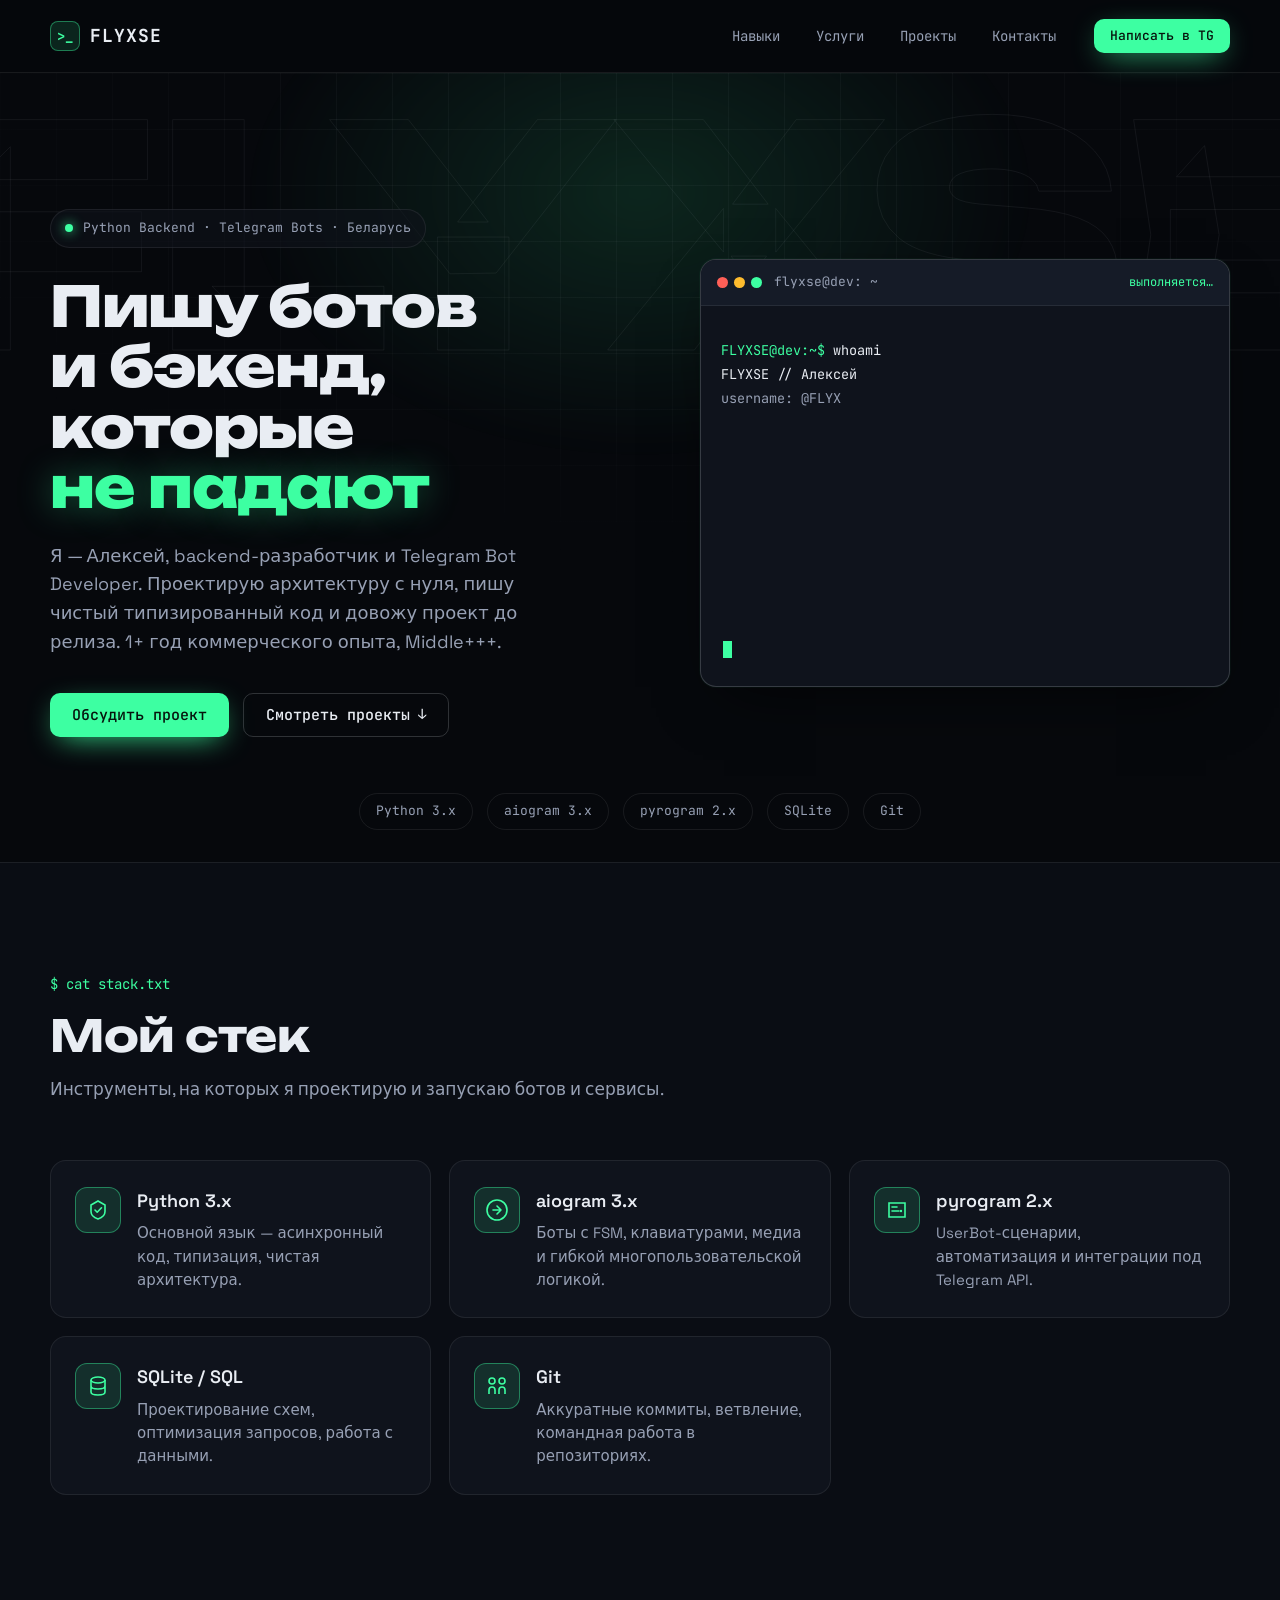
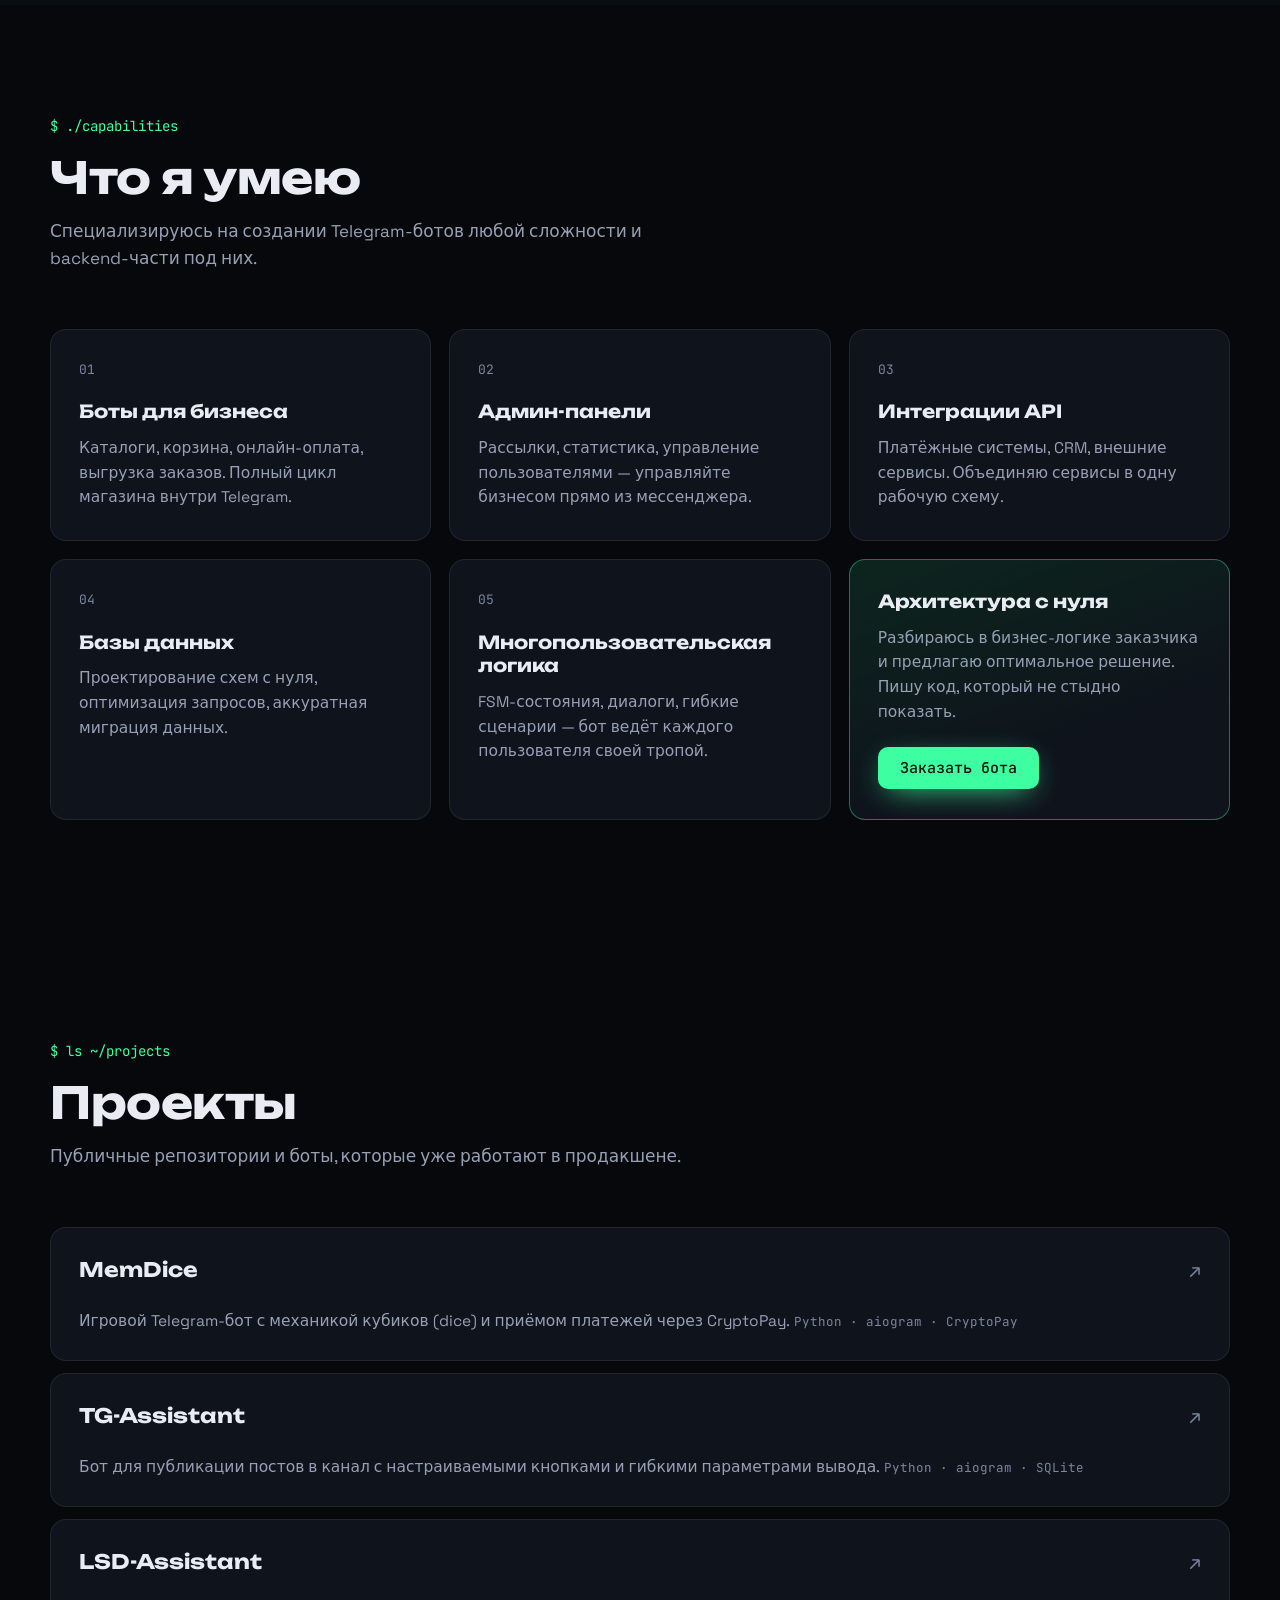
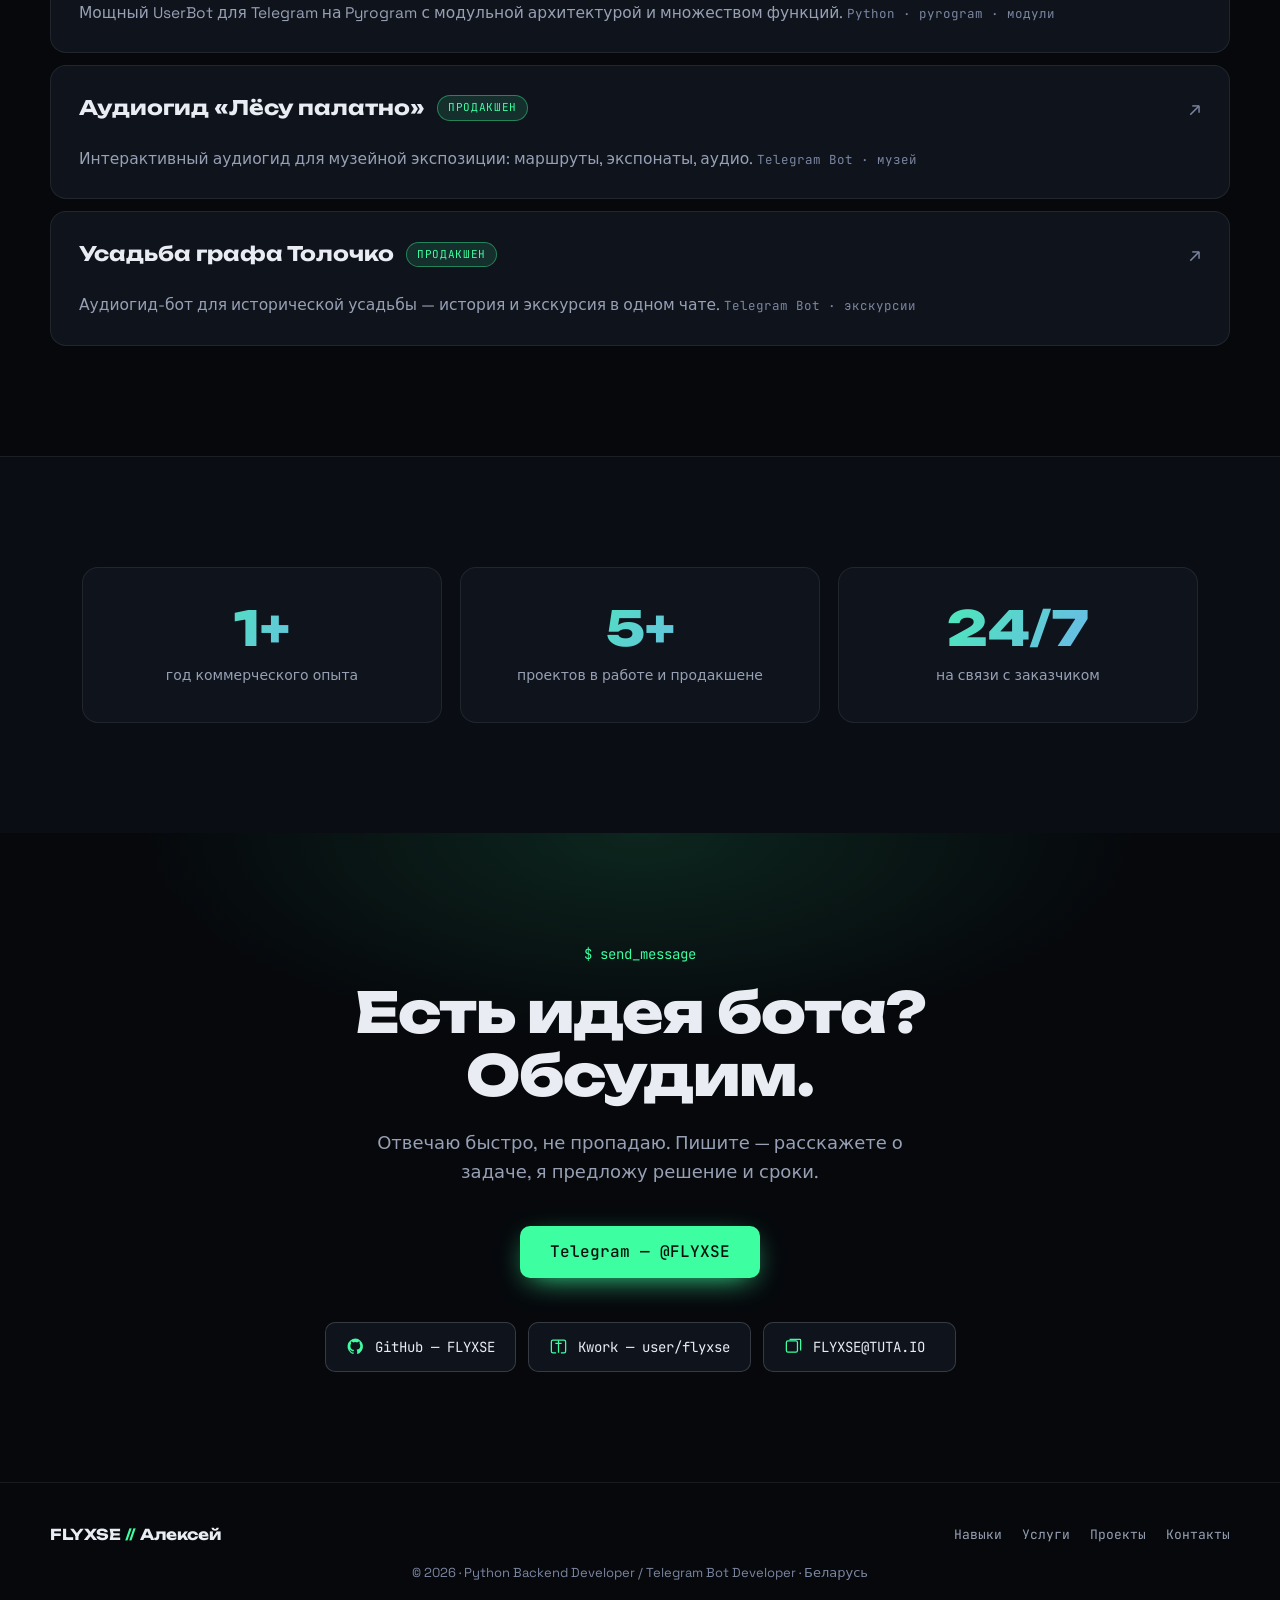
==== index.html @ 7d6591f1 "Add files via upload" ====
﻿<!DOCTYPE html>
<html lang="ru" class="no-js">
<head>
  <meta charset="UTF-8">
  <meta name="viewport" content="width=device-width, initial-scale=1.0">
  <title>FLYXSE — Python Backend Developer / Telegram Bot Developer</title>
  <meta name="description" content="FLYXSE // Алексей — Python Backend-разработчик и Telegram Bot Developer из Беларуси. Создаю ботов для бизнеса, админ-панели, интеграции с API и базами данных.">
  <meta name="theme-color" content="#06080c">
  <meta property="og:title" content="FLYXSE // Алексей — Python Backend & Telegram Bots">
  <meta property="og:description" content="Пишу ботов и бэкенд, которые не падают. Python, aiogram, pyrogram, SQLite.">
  <meta property="og:type" content="website">
  <link rel="icon" href="data:image/svg+xml,%3Csvg xmlns='http://www.w3.org/2000/svg' viewBox='0 0 32 32'%3E%3Crect width='32' height='32' rx='7' fill='%2306080c'/%3E%3Ctext x='16' y='22' font-family='monospace' font-size='16' font-weight='bold' fill='%233dffa2' text-anchor='middle'%3E%26gt;%3C/text%3E%3C/svg%3E">
  <link rel="preconnect" href="https://fonts.googleapis.com">
  <link rel="preconnect" href="https://fonts.gstatic.com" crossorigin>
  <link href="https://fonts.googleapis.com/css2?family=Unbounded:wght@500;700;800&family=Space+Grotesk:wght@400;500;600;700&family=JetBrains+Mono:wght@400;500;700&display=swap" rel="stylesheet">
  <link rel="stylesheet" href="assets/style.css">
  <script>document.documentElement.classList.replace('no-js', 'js');</script>
</head>
<body>
  <a class="skip-link" href="#main">К содержимому</a>

  <header class="site-header" id="top">
    <div class="container header-inner">
      <a class="brand" href="#top" aria-label="FLYXSE — на главную">
        <span class="brand-mark" aria-hidden="true">&gt;_</span>
        <span class="brand-name">FLYXSE</span>
      </a>

      <nav class="site-nav" aria-label="Основная навигация">
        <ul>
          <li><a href="#skills">Навыки</a></li>
          <li><a href="#services">Услуги</a></li>
          <li><a href="#projects">Проекты</a></li>
          <li><a href="#contact">Контакты</a></li>
        </ul>
      </nav>

      <div class="header-actions">
        <a class="btn btn-primary btn-sm" href="https://t.me/FLYXSE" target="_blank" rel="noopener">
          Написать в TG
        </a>
        <button class="nav-toggle" id="nav-toggle" aria-expanded="false" aria-controls="mobile-menu" aria-label="Открыть меню">
          <span></span><span></span><span></span>
        </button>
      </div>
    </div>

    <div class="mobile-menu" id="mobile-menu" hidden>
      <nav aria-label="Мобильная навигация">
        <ul>
          <li><a href="#skills">Навыки</a></li>
          <li><a href="#services">Услуги</a></li>
          <li><a href="#projects">Проекты</a></li>
          <li><a href="#contact">Контакты</a></li>
        </ul>
      </nav>
      <a class="btn btn-primary" href="https://t.me/FLYXSE" target="_blank" rel="noopener">Написать в TG</a>
    </div>
  </header>

  <main id="main">
    <section class="hero" aria-labelledby="hero-title">
      <div class="hero-bg" aria-hidden="true">
        <span class="hero-wordmark">FLYXSE</span>
        <span class="hero-glow"></span>
        <span class="hero-grid"></span>
      </div>

      <div class="container hero-inner">
        <div class="hero-copy">
          <p class="eyebrow">
            <span class="dot" aria-hidden="true"></span>
            Python Backend · Telegram Bots · Беларусь
          </p>

          <h1 class="hero-title" id="hero-title">
            Пишу ботов и&nbsp;бэкенд,<br>которые <span class="accent">не&nbsp;падают</span>
          </h1>

          <p class="hero-sub">
            Я — Алексей, backend-разработчик и Telegram Bot Developer.
            Проектирую архитектуру с нуля, пишу чистый типизированный код
            и довожу проект до релиза. 1+ год коммерческого опыта, Middle+++.
          </p>

          <div class="hero-cta">
            <a class="btn btn-primary" href="https://t.me/FLYXSE" target="_blank" rel="noopener">
              Обсудить проект
            </a>
            <a class="btn btn-ghost" href="#projects">
              Смотреть проекты
              <span class="arrow" aria-hidden="true">↓</span>
            </a>
          </div>
        </div>

        <div class="terminal" role="group" aria-label="Терминал: знакомство с разработчиком">
          <div class="terminal-bar">
            <span class="traffic"><i></i><i></i><i></i></span>
            <span class="terminal-title">flyxse@dev: ~</span>
            <span class="terminal-status" id="terminal-status" aria-live="polite">готово</span>
          </div>
          <div class="terminal-body" id="terminal-body" aria-hidden="true">
            <pre id="terminal-output"></pre>
            <span class="terminal-cursor" aria-hidden="true"></span>
          </div>
        </div>
      </div>

      <div class="container hero-foot">
        <ul class="tech-strip" aria-label="Технологии">
          <li>Python 3.x</li>
          <li>aiogram 3.x</li>
          <li>pyrogram 2.x</li>
          <li>SQLite</li>
          <li>Git</li>
        </ul>
      </div>
    </section>

    <section class="section skills" id="skills" aria-labelledby="skills-title">
      <div class="container">
        <div class="section-head reveal">
          <p class="kicker">$ cat stack.txt</p>
          <h2 class="section-title" id="skills-title">Мой стек</h2>
          <p class="section-sub">Инструменты, на которых я проектирую и запускаю ботов и сервисы.</p>
        </div>

        <ul class="skills-grid">
          <li class="skill reveal">
            <span class="skill-icon" aria-hidden="true"><svg viewBox="0 0 24 24" fill="none"><path d="M12 3l7 4v6.5c0 3.5-2.7 6.1-7 7.5-4.3-1.4-7-4-7-7.5V7l7-4z" stroke="currentColor" stroke-width="1.6"/><path d="M9 12l2.2 2.2L15.5 9.8" stroke="currentColor" stroke-width="1.6" stroke-linecap="round" stroke-linejoin="round"/></svg></span>
            <div>
              <h3>Python 3.x</h3>
              <p>Основной язык — асинхронный код, типизация, чистая архитектура.</p>
            </div>
          </li>
          <li class="skill reveal">
            <span class="skill-icon" aria-hidden="true"><svg viewBox="0 0 24 24" fill="none"><path d="M12 2a10 10 0 0 0 0 20 10 10 0 0 0 0-20z" stroke="currentColor" stroke-width="1.6"/><path d="M8 12h8M12 8l4 4-4 4" stroke="currentColor" stroke-width="1.6" stroke-linecap="round" stroke-linejoin="round"/></svg></span>
            <div>
              <h3>aiogram 3.x</h3>
              <p>Боты с FSM, клавиатурами, медиа и гибкой многопользовательской логикой.</p>
            </div>
          </li>
          <li class="skill reveal">
            <span class="skill-icon" aria-hidden="true"><svg viewBox="0 0 24 24" fill="none"><path d="M4 5h16v14H4z" stroke="currentColor" stroke-width="1.6"/><path d="M7 9h5M7 13h7" stroke="currentColor" stroke-width="1.6" stroke-linecap="round"/><circle cx="16" cy="13" r="1.2" fill="currentColor"/></svg></span>
            <div>
              <h3>pyrogram 2.x</h3>
              <p>UserBot-сценарии, автоматизация и интеграции под Telegram API.</p>
            </div>
          </li>
          <li class="skill reveal">
            <span class="skill-icon" aria-hidden="true"><svg viewBox="0 0 24 24" fill="none"><ellipse cx="12" cy="6" rx="7" ry="3" stroke="currentColor" stroke-width="1.6"/><path d="M5 6v6c0 1.7 3.1 3 7 3s7-1.3 7-3V6M5 12v6c0 1.7 3.1 3 7 3s7-1.3 7-3v-6" stroke="currentColor" stroke-width="1.6"/></svg></span>
            <div>
              <h3>SQLite / SQL</h3>
              <p>Проектирование схем, оптимизация запросов, работа с данными.</p>
            </div>
          </li>
          <li class="skill reveal">
            <span class="skill-icon" aria-hidden="true"><svg viewBox="0 0 24 24" fill="none"><circle cx="7" cy="7" r="3" stroke="currentColor" stroke-width="1.6"/><circle cx="17" cy="7" r="3" stroke="currentColor" stroke-width="1.6"/><path d="M4 20v-4a3 3 0 0 1 3-3h0a3 3 0 0 1 3 3v4M14 20v-4a3 3 0 0 1 3-3h0a3 3 0 0 1 3 3v4" stroke="currentColor" stroke-width="1.6"/></svg></span>
            <div>
              <h3>Git</h3>
              <p>Аккуратные коммиты, ветвление, командная работа в репозиториях.</p>
            </div>
          </li>
        </ul>
      </div>
    </section>

    <section class="section services" id="services" aria-labelledby="services-title">
      <div class="container">
        <div class="section-head reveal">
          <p class="kicker">$ ./capabilities</p>
          <h2 class="section-title" id="services-title">Что я умею</h2>
          <p class="section-sub">Специализируюсь на создании Telegram-ботов любой сложности и backend-части под них.</p>
        </div>

        <div class="cards-grid">
          <article class="card reveal">
            <span class="card-num" aria-hidden="true">01</span>
            <h3>Боты для бизнеса</h3>
            <p>Каталоги, корзина, онлайн-оплата, выгрузка заказов. Полный цикл магазина внутри Telegram.</p>
          </article>

          <article class="card reveal">
            <span class="card-num" aria-hidden="true">02</span>
            <h3>Админ-панели</h3>
            <p>Рассылки, статистика, управление пользователями — управляйте бизнесом прямо из мессенджера.</p>
          </article>

          <article class="card reveal">
            <span class="card-num" aria-hidden="true">03</span>
            <h3>Интеграции API</h3>
            <p>Платёжные системы, CRM, внешние сервисы. Объединяю сервисы в одну рабочую схему.</p>
          </article>

          <article class="card reveal">
            <span class="card-num" aria-hidden="true">04</span>
            <h3>Базы данных</h3>
            <p>Проектирование схем с нуля, оптимизация запросов, аккуратная миграция данных.</p>
          </article>

          <article class="card reveal">
            <span class="card-num" aria-hidden="true">05</span>
            <h3>Многопользовательская логика</h3>
            <p>FSM-состояния, диалоги, гибкие сценарии — бот ведёт каждого пользователя своей тропой.</p>
          </article>

          <article class="card card-accent reveal">
            <h3>Архитектура с нуля</h3>
            <p>Разбираюсь в бизнес-логике заказчика и предлагаю оптимальное решение. Пишу код, который не стыдно показать.</p>
            <a class="btn btn-primary" href="https://t.me/FLYXSE" target="_blank" rel="noopener">Заказать бота</a>
          </article>
        </div>
      </div>
    </section>

    <section class="section projects" id="projects" aria-labelledby="projects-title">
      <div class="container">
        <div class="section-head reveal">
          <p class="kicker">$ ls ~/projects</p>
          <h2 class="section-title" id="projects-title">Проекты</h2>
          <p class="section-sub">Публичные репозитории и боты, которые уже работают в продакшене.</p>
        </div>

        <ul class="projects-list">
          <li class="project reveal">
            <a href="https://github.com/FLYXSE/MemDice" target="_blank" rel="noopener">
              <span class="project-top">
                <span class="project-name">MemDice</span>
                <span class="project-link" aria-hidden="true">↗</span>
              </span>
              <span class="project-desc">Игровой Telegram-бот с механикой кубиков (dice) и приёмом платежей через CryptoPay.</span>
              <span class="project-meta">Python · aiogram · CryptoPay</span>
            </a>
          </li>

          <li class="project reveal">
            <a href="https://github.com/FLYXSE/TG-Assistant" target="_blank" rel="noopener">
              <span class="project-top">
                <span class="project-name">TG-Assistant</span>
                <span class="project-link" aria-hidden="true">↗</span>
              </span>
              <span class="project-desc">Бот для публикации постов в канал с настраиваемыми кнопками и гибкими параметрами вывода.</span>
              <span class="project-meta">Python · aiogram · SQLite</span>
            </a>
          </li>

          <li class="project reveal">
            <a href="https://github.com/FLYXSE/LSD-Assistant" target="_blank" rel="noopener">
              <span class="project-top">
                <span class="project-name">LSD-Assistant</span>
                <span class="project-link" aria-hidden="true">↗</span>
              </span>
              <span class="project-desc">Мощный UserBot для Telegram на Pyrogram с модульной архитектурой и множеством функций.</span>
              <span class="project-meta">Python · pyrogram · модули</span>
            </a>
          </li>

          <li class="project reveal">
            <a href="https://t.me/lesy_polotno_bot" target="_blank" rel="noopener">
              <span class="project-top">
                <span class="project-name">Аудиогид «Лёсу палатно»</span>
                <span class="project-badge">продакшен</span>
                <span class="project-link" aria-hidden="true">↗</span>
              </span>
              <span class="project-desc">Интерактивный аудиогид для музейной экспозиции: маршруты, экспонаты, аудио.</span>
              <span class="project-meta">Telegram Bot · музей</span>
            </a>
          </li>

          <li class="project reveal">
            <a href="https://t.me/Graf_Tolochko_Bot" target="_blank" rel="noopener">
              <span class="project-top">
                <span class="project-name">Усадьба графа Толочко</span>
                <span class="project-badge">продакшен</span>
                <span class="project-link" aria-hidden="true">↗</span>
              </span>
              <span class="project-desc">Аудиогид-бот для исторической усадьбы — история и экскурсия в одном чате.</span>
              <span class="project-meta">Telegram Bot · экскурсии</span>
            </a>
          </li>
        </ul>
      </div>
    </section>

    <section class="section facts" aria-label="Факты">
      <div class="container facts-grid">
        <div class="fact reveal">
          <span class="fact-num">1+</span>
          <span class="fact-label">год коммерческого опыта</span>
        </div>
        <div class="fact reveal">
          <span class="fact-num">5+</span>
          <span class="fact-label">проектов в работе и продакшене</span>
        </div>
        <div class="fact reveal">
          <span class="fact-num">24/7</span>
          <span class="fact-label">на связи с заказчиком</span>
        </div>
      </div>
    </section>

    <section class="section contact" id="contact" aria-labelledby="contact-title">
      <div class="container contact-inner reveal">
        <p class="kicker">$ send_message</p>
        <h2 class="contact-title" id="contact-title">Есть идея бота?<br>Обсудим.</h2>
        <p class="contact-sub">
          Отвечаю быстро, не пропадаю. Пишите — расскажете о задаче,
          я предложу решение и сроки.
        </p>

        <div class="contact-actions">
          <a class="btn btn-primary btn-lg" href="https://t.me/FLYXSE" target="_blank" rel="noopener">
            Telegram — @FLYXSE
          </a>
        </div>

        <ul class="contact-links">
          <li>
            <a href="https://github.com/FLYXSE" target="_blank" rel="noopener">
              <span class="contact-ico" aria-hidden="true"><svg viewBox="0 0 24 24" fill="currentColor"><path d="M12 2a10 10 0 0 0-3.2 19.5c.5.1.7-.2.7-.5v-1.7c-2.8.6-3.4-1.2-3.4-1.2-.5-1.2-1.1-1.5-1.1-1.5-.9-.6.1-.6.1-.6 1 .1 1.5 1 1.5 1 .9 1.6 2.4 1.1 3 .9.1-.7.4-1.1.6-1.4-2.2-.3-4.6-1.1-4.6-5A3.9 3.9 0 0 1 6.4 8.5a3.6 3.6 0 0 1 .1-2.7s.8-.3 2.7 1a9.4 9.4 0 0 1 5 0c1.9-1.3 2.7-1 2.7-1 .6 1.6.2 2.8.1 2.7a3.9 3.9 0 0 1 1 2.7c0 3.9-2.3 4.7-4.6 5 .4.3.7.9.7 1.9v2.8c0 .3.2.6.7.5A10 10 0 0 0 12 2z"/></svg></span>
              GitHub — FLYXSE
            </a>
          </li>
          <li>
            <a href="https://kwork.ru/user/flyxse" target="_blank" rel="noopener">
              <span class="contact-ico" aria-hidden="true"><svg viewBox="0 0 24 24" fill="none"><path d="M9 20H5a2 2 0 0 1-2-2V6a2 2 0 0 1 2-2h14a2 2 0 0 1 2 2v12a2 2 0 0 1-2 2h-4" stroke="currentColor" stroke-width="1.6"/><path d="M12 4v16M8 8h8" stroke="currentColor" stroke-width="1.6"/></svg></span>
              Kwork — user/flyxse
            </a>
          </li>
          <li>
            <button class="copy-mail" type="button" id="copy-mail" data-mail="FLYXSE@TUTA.IO">
              <span class="contact-ico" aria-hidden="true"><svg viewBox="0 0 24 24" fill="none"><rect x="3" y="5" width="14" height="14" rx="2" stroke="currentColor" stroke-width="1.6"/><path d="M7 3h13a1 1 0 0 1 1 1v13" stroke="currentColor" stroke-width="1.6"/></svg></span>
              <span class="copy-label">FLYXSE@TUTA.IO</span>
              <span class="copy-state" aria-live="polite"></span>
            </button>
          </li>
        </ul>
      </div>
    </section>
  </main>

  <footer class="site-footer">
    <div class="container footer-inner">
      <p class="footer-brand">FLYXSE <span>//</span> Алексей</p>
      <nav class="footer-nav" aria-label="Навигация в подвале">
        <a href="#skills">Навыки</a>
        <a href="#services">Услуги</a>
        <a href="#projects">Проекты</a>
        <a href="#contact">Контакты</a>
      </nav>
      <p class="footer-note">© 2026 · Python Backend Developer / Telegram Bot Developer · Беларусь</p>
    </div>
  </footer>

  <script src="assets/script.js" defer></script>
</body>
</html>
---- assets/style.css ----
/* ============================================================
   FLYXSE — design system
   Thesis: terminal-authentic craft, bold studio skin
   ============================================================ */

:root {
  --bg: #06080c;
  --bg-2: #0a0d14;
  --surface: #0f131c;
  --surface-2: #151b27;
  --line: rgba(233, 237, 243, 0.08);
  --line-strong: rgba(233, 237, 243, 0.18);

  --text: #e9edf3;
  --muted: #97a0b4;
  --faint: #7b86a0;

  --accent: #3dffa2;
  --accent-soft: rgba(61, 255, 162, 0.12);
  --accent-line: rgba(61, 255, 162, 0.4);
  --accent-ink: #06130c;
  --accent-2: #7aa2ff;
  --amber: #ffd166;

  --font-display: "Unbounded", system-ui, sans-serif;
  --font-body: "Space Grotesk", system-ui, sans-serif;
  --font-mono: "JetBrains Mono", ui-monospace, "Cascadia Mono", monospace;

  --radius: 16px;
  --radius-sm: 10px;
  --container: 1180px;
  --header-h: 72px;

  --shadow: 0 24px 60px -24px rgba(0, 0, 0, 0.7);
}

/* ---------- Reset & base ---------- */

*, *::before, *::after { box-sizing: border-box; }

html {
  scroll-behavior: smooth;
  scroll-padding-top: calc(var(--header-h) + 16px);
}

body {
  margin: 0;
  background: var(--bg);
  color: var(--text);
  font-family: var(--font-body);
  font-size: 17px;
  line-height: 1.6;
  -webkit-font-smoothing: antialiased;
  overflow-x: hidden;
}

img, svg { display: block; }

h1, h2, h3, p, ul { margin: 0; }

ul { padding: 0; list-style: none; }

a {
  color: inherit;
  text-decoration: none;
}

button {
  font: inherit;
  color: inherit;
  background: none;
  border: none;
  cursor: pointer;
}

::selection {
  background: var(--accent);
  color: var(--accent-ink);
}

:focus-visible {
  outline: 2px solid var(--accent);
  outline-offset: 3px;
  border-radius: 4px;
}

.container {
  width: min(var(--container), 100% - 48px);
  margin-inline: auto;
}

/* ---------- Skip link ---------- */

.skip-link {
  position: fixed;
  top: -100px;
  left: 16px;
  z-index: 200;
  padding: 10px 16px;
  background: var(--accent);
  color: var(--accent-ink);
  font-family: var(--font-mono);
  font-size: 14px;
  border-radius: var(--radius-sm);
  transition: top 0.2s ease;
}

.skip-link:focus-visible { top: 16px; }

/* ---------- Header ---------- */

.site-header {
  position: sticky;
  top: 0;
  z-index: 100;
  background: rgba(6, 8, 12, 0.78);
  backdrop-filter: blur(14px);
  -webkit-backdrop-filter: blur(14px);
  border-bottom: 1px solid var(--line);
}

.header-inner {
  display: flex;
  align-items: center;
  gap: 24px;
  height: var(--header-h);
}

.brand {
  display: inline-flex;
  align-items: center;
  gap: 10px;
  font-family: var(--font-mono);
  font-weight: 700;
  font-size: 18px;
  letter-spacing: 0.02em;
}

.brand-mark {
  display: inline-grid;
  place-items: center;
  width: 30px;
  height: 30px;
  border: 1px solid var(--accent-line);
  border-radius: 8px;
  background: var(--accent-soft);
  color: var(--accent);
  font-size: 14px;
}

.brand-name { letter-spacing: 0.06em; }

.site-nav { margin-left: auto; }

.site-nav ul {
  display: flex;
  gap: 8px;
}

.site-nav a {
  display: inline-block;
  padding: 8px 14px;
  font-family: var(--font-mono);
  font-size: 14px;
  color: var(--muted);
  border-radius: 8px;
  transition: color 0.2s ease, background 0.2s ease;
}

.site-nav a:hover {
  color: var(--text);
  background: var(--surface-2);
}

.header-actions {
  display: flex;
  align-items: center;
  gap: 12px;
}

.nav-toggle {
  display: none;
  flex-direction: column;
  justify-content: center;
  gap: 5px;
  width: 42px;
  height: 42px;
  padding: 10px;
  border: 1px solid var(--line);
  border-radius: 10px;
}

.nav-toggle span {
  display: block;
  height: 2px;
  width: 100%;
  background: var(--text);
  border-radius: 2px;
  transition: transform 0.25s ease, opacity 0.2s ease;
}

.nav-toggle[aria-expanded="true"] span:nth-child(1) { transform: translateY(7px) rotate(45deg); }
.nav-toggle[aria-expanded="true"] span:nth-child(2) { opacity: 0; }
.nav-toggle[aria-expanded="true"] span:nth-child(3) { transform: translateY(-7px) rotate(-45deg); }

.mobile-menu {
  border-top: 1px solid var(--line);
  padding: 16px 24px 24px;
  background: rgba(6, 8, 12, 0.96);
}

.mobile-menu nav ul {
  display: flex;
  flex-direction: column;
  gap: 4px;
  margin-bottom: 16px;
}

.mobile-menu nav a {
  display: block;
  padding: 12px 8px;
  font-family: var(--font-mono);
  color: var(--text);
  border-radius: 8px;
}

.mobile-menu nav a:hover { background: var(--surface-2); }

.mobile-menu .btn { width: 100%; }

/* ---------- Buttons ---------- */

.btn {
  display: inline-flex;
  align-items: center;
  justify-content: center;
  gap: 8px;
  padding: 12px 22px;
  border-radius: var(--radius-sm);
  font-family: var(--font-mono);
  font-size: 15px;
  font-weight: 500;
  line-height: 1.2;
  transition: transform 0.18s ease, box-shadow 0.18s ease, background 0.2s ease, border-color 0.2s ease, color 0.2s ease;
}

.btn-sm { padding: 9px 16px; font-size: 13px; }
.btn-lg { padding: 16px 30px; font-size: 16px; }

.btn-primary {
  background: var(--accent);
  color: var(--accent-ink);
  box-shadow: 0 8px 30px -10px var(--accent);
}

.btn-primary:hover {
  transform: translateY(-2px);
  box-shadow: 0 14px 40px -10px var(--accent);
}

.btn-ghost {
  border: 1px solid var(--line-strong);
  color: var(--text);
}

.btn-ghost:hover {
  border-color: var(--accent-line);
  color: var(--accent);
  transform: translateY(-2px);
}

.btn .arrow {
  font-size: 14px;
  transition: transform 0.2s ease;
}

.btn-ghost:hover .arrow { transform: translateY(3px); }

/* ---------- Sections ---------- */

.section {
  padding: 110px 0;
  position: relative;
}

.section-head {
  max-width: 640px;
  margin-bottom: 56px;
}

.kicker {
  font-family: var(--font-mono);
  font-size: 14px;
  color: var(--accent);
  margin-bottom: 16px;
}

.section-title {
  font-family: var(--font-display);
  font-weight: 700;
  font-size: clamp(30px, 4.4vw, 44px);
  line-height: 1.12;
  letter-spacing: -0.01em;
}

.section-sub {
  margin-top: 16px;
  color: var(--muted);
  font-size: 17px;
}

/* ---------- Hero ---------- */

.hero {
  position: relative;
  padding: 96px 0 0;
  overflow: hidden;
}

.hero-bg {
  position: absolute;
  inset: 0;
  pointer-events: none;
}

.hero-wordmark {
  position: absolute;
  top: 8px;
  left: 50%;
  transform: translateX(-50%);
  font-family: var(--font-display);
  font-weight: 800;
  font-size: clamp(120px, 24vw, 380px);
  line-height: 1;
  letter-spacing: -0.02em;
  white-space: nowrap;
  color: transparent;
  -webkit-text-stroke: 1px rgba(233, 237, 243, 0.06);
  user-select: none;
}

.hero-glow {
  position: absolute;
  top: -180px;
  left: 50%;
  transform: translateX(-50%);
  width: 900px;
  height: 600px;
  background: radial-gradient(ellipse at center, var(--accent-soft) 0%, transparent 62%);
  filter: blur(10px);
}

.hero-grid {
  position: absolute;
  inset: 0;
  background-image:
    linear-gradient(rgba(233, 237, 243, 0.035) 1px, transparent 1px),
    linear-gradient(90deg, rgba(233, 237, 243, 0.035) 1px, transparent 1px);
  background-size: 56px 56px;
  -webkit-mask-image: radial-gradient(ellipse 80% 70% at 50% 10%, #000 30%, transparent 75%);
  mask-image: radial-gradient(ellipse 80% 70% at 50% 10%, #000 30%, transparent 75%);
}

.hero-inner {
  position: relative;
  display: grid;
  grid-template-columns: 1.05fr 0.95fr;
  align-items: center;
  gap: 64px;
  padding-top: 40px;
}

.eyebrow {
  display: inline-flex;
  align-items: center;
  gap: 10px;
  font-family: var(--font-mono);
  font-size: 13px;
  color: var(--muted);
  border: 1px solid var(--line);
  background: rgba(15, 19, 28, 0.6);
  padding: 8px 14px;
  border-radius: 999px;
  margin-bottom: 28px;
}

.dot {
  width: 8px;
  height: 8px;
  border-radius: 50%;
  background: var(--accent);
  box-shadow: 0 0 12px var(--accent);
  animation: pulse 2.4s ease-in-out infinite;
}

@keyframes pulse {
  0%, 100% { opacity: 1; }
  50% { opacity: 0.35; }
}

.hero-title {
  font-family: var(--font-display);
  font-weight: 800;
  font-size: clamp(34px, 5vw, 56px);
  line-height: 1.08;
  letter-spacing: -0.02em;
}

.hero-title .accent {
  color: var(--accent);
  text-shadow: 0 0 34px rgba(61, 255, 162, 0.35);
}

.hero-sub {
  margin-top: 24px;
  max-width: 520px;
  color: var(--muted);
  font-size: 18px;
}

.hero-cta {
  display: flex;
  flex-wrap: wrap;
  gap: 14px;
  margin-top: 36px;
}

/* ---------- Terminal ---------- */

.terminal {
  position: relative;
  border: 1px solid var(--line-strong);
  border-radius: var(--radius);
  background: var(--surface);
  box-shadow: var(--shadow), 0 0 0 1px rgba(61, 255, 162, 0.04);
  overflow: hidden;
}

.terminal-bar {
  display: flex;
  align-items: center;
  gap: 12px;
  padding: 12px 16px;
  border-bottom: 1px solid var(--line);
  background: var(--surface-2);
}

.traffic {
  display: inline-flex;
  gap: 6px;
}

.traffic i {
  width: 11px;
  height: 11px;
  border-radius: 50%;
  background: var(--faint);
}

.traffic i:nth-child(1) { background: #ff5f57; }
.traffic i:nth-child(2) { background: #febc2e; }
.traffic i:nth-child(3) { background: var(--accent); }

.terminal-title {
  font-family: var(--font-mono);
  font-size: 13px;
  color: var(--muted);
}

.terminal-status {
  margin-left: auto;
  font-family: var(--font-mono);
  font-size: 12px;
  color: var(--accent);
}

.terminal-body {
  padding: 20px 20px 22px;
  min-height: 240px;
}

.terminal-body pre {
  font-family: var(--font-mono);
  font-size: 13.5px;
  line-height: 1.75;
  color: var(--text);
  white-space: pre-wrap;
  word-break: break-word;
}

.terminal-body p {
  min-height: 1.75em;
}

.t-prompt { color: var(--accent); }
.t-cmd { color: var(--text); }
.t-out { color: var(--text); }
.t-dim { color: var(--muted); }

.terminal-cursor {
  display: inline-block;
  width: 9px;
  height: 17px;
  margin-left: 2px;
  vertical-align: -3px;
  background: var(--accent);
  animation: blink 1.05s steps(1) infinite;
}

@keyframes blink { 50% { opacity: 0; } }

/* ---------- Tech strip ---------- */

.hero-foot {
  position: relative;
  padding: 56px 0 32px;
}

.tech-strip {
  display: flex;
  flex-wrap: wrap;
  justify-content: center;
  gap: 10px 14px;
}

.tech-strip li {
  font-family: var(--font-mono);
  font-size: 13px;
  color: var(--muted);
  border: 1px solid var(--line);
  border-radius: 999px;
  padding: 7px 16px;
  transition: color 0.2s ease, border-color 0.2s ease;
}

.tech-strip li:hover {
  color: var(--accent);
  border-color: var(--accent-line);
}

/* ---------- Skills ---------- */

.skills { background: var(--bg-2); border-top: 1px solid var(--line); }

.skills-grid {
  display: grid;
  grid-template-columns: repeat(3, 1fr);
  gap: 18px;
}

.skill {
  display: flex;
  gap: 16px;
  padding: 26px 24px;
  border: 1px solid var(--line);
  border-radius: var(--radius);
  background: var(--surface);
  transition: transform 0.2s ease, border-color 0.2s ease, background 0.2s ease;
}

.skill:hover {
  transform: translateY(-4px);
  border-color: var(--accent-line);
  background: var(--surface-2);
}

.skill-icon {
  flex-shrink: 0;
  width: 46px;
  height: 46px;
  display: grid;
  place-items: center;
  border: 1px solid var(--accent-line);
  border-radius: 12px;
  background: var(--accent-soft);
  color: var(--accent);
}

.skill-icon svg { width: 24px; height: 24px; }

.skill h3 {
  font-size: 18px;
  font-weight: 600;
  margin-bottom: 6px;
}

.skill p {
  color: var(--muted);
  font-size: 15px;
  line-height: 1.55;
}

/* ---------- Services ---------- */

.cards-grid {
  display: grid;
  grid-template-columns: repeat(3, 1fr);
  gap: 18px;
}

.card {
  position: relative;
  padding: 30px 28px;
  border: 1px solid var(--line);
  border-radius: var(--radius);
  background: var(--surface);
  overflow: hidden;
  transition: transform 0.2s ease, border-color 0.2s ease, background 0.2s ease;
}

.card:hover {
  transform: translateY(-4px);
  border-color: var(--line-strong);
  background: var(--surface-2);
}

.card-num {
  display: block;
  font-family: var(--font-mono);
  font-size: 13px;
  color: var(--faint);
  margin-bottom: 20px;
}

.card h3 {
  font-family: var(--font-display);
  font-weight: 700;
  font-size: 18px;
  line-height: 1.3;
  margin-bottom: 12px;
}

.card p {
  color: var(--muted);
  font-size: 15.5px;
  line-height: 1.6;
}

.card-accent {
  border-color: var(--accent-line);
  background: linear-gradient(160deg, var(--accent-soft), var(--surface) 70%);
}

.card-accent:hover { border-color: var(--accent); }

.card-accent .btn { margin-top: 22px; }

/* ---------- Projects ---------- */

.projects-list {
  display: flex;
  flex-direction: column;
  gap: 12px;
}

.project {
  border: 1px solid var(--line);
  border-radius: var(--radius);
  background: var(--surface);
  overflow: hidden;
  transition: transform 0.2s ease, border-color 0.2s ease;
}

.project:hover {
  transform: translateX(6px);
  border-color: var(--accent-line);
}

.project a {
  display: block;
  padding: 26px 28px;
}

.project-top {
  display: flex;
  align-items: center;
  gap: 12px;
  margin-bottom: 10px;
}

.project-name {
  font-family: var(--font-display);
  font-weight: 700;
  font-size: 20px;
  transition: color 0.2s ease;
}

.project:hover .project-name { color: var(--accent); }

.project-link {
  margin-left: auto;
  font-size: 20px;
  color: var(--faint);
  transition: color 0.2s ease, transform 0.2s ease;
}

.project:hover .project-link { color: var(--accent); transform: translate(2px, -2px); }

.project-badge {
  font-family: var(--font-mono);
  font-size: 11px;
  text-transform: uppercase;
  letter-spacing: 0.06em;
  color: var(--accent);
  border: 1px solid var(--accent-line);
  background: var(--accent-soft);
  border-radius: 999px;
  padding: 3px 10px;
}

.project-desc {
  color: var(--muted);
  font-size: 15.5px;
  max-width: 720px;
}

.project-meta {
  display: inline-block;
  margin-top: 16px;
  font-family: var(--font-mono);
  font-size: 12.5px;
  color: var(--faint);
}

/* ---------- Facts ---------- */

.facts {
  border-top: 1px solid var(--line);
  background: var(--bg-2);
}

.facts-grid {
  display: flex;
  flex-wrap: wrap;
  justify-content: center;
  gap: 18px;
}

.fact {
  flex: 1 1 240px;
  max-width: 360px;
  padding: 36px 24px;
  text-align: center;
  border: 1px solid var(--line);
  border-radius: var(--radius);
  background: var(--surface);
}

.fact-num {
  display: block;
  font-family: var(--font-display);
  font-weight: 800;
  font-size: clamp(34px, 4vw, 48px);
  line-height: 1;
  background: linear-gradient(120deg, var(--accent), var(--accent-2));
  -webkit-background-clip: text;
  background-clip: text;
  color: transparent;
}

.fact-label {
  display: block;
  margin-top: 12px;
  color: var(--muted);
  font-size: 14px;
}

/* ---------- Contact ---------- */

.contact {
  background:
    radial-gradient(ellipse 60% 50% at 50% 0%, var(--accent-soft), transparent 65%),
    var(--bg);
}

.contact-inner {
  text-align: center;
  max-width: 760px;
}

.contact-title {
  font-family: var(--font-display);
  font-weight: 800;
  font-size: clamp(32px, 5vw, 56px);
  line-height: 1.12;
  letter-spacing: -0.02em;
}

.contact-sub {
  margin: 22px auto 0;
  color: var(--muted);
  font-size: 18px;
  max-width: 560px;
}

.contact-actions {
  margin-top: 40px;
}

.contact-links {
  display: flex;
  flex-wrap: wrap;
  justify-content: center;
  gap: 12px;
  margin-top: 44px;
}

.contact-links li {
  min-width: 0;
}

.contact-links a,
.copy-mail {
  display: inline-flex;
  align-items: center;
  gap: 10px;
  padding: 13px 20px;
  border: 1px solid var(--line-strong);
  border-radius: var(--radius-sm);
  background: var(--surface);
  font-family: var(--font-mono);
  font-size: 14px;
  color: var(--text);
  transition: border-color 0.2s ease, color 0.2s ease, transform 0.18s ease;
}

.contact-links a:hover,
.copy-mail:hover {
  border-color: var(--accent-line);
  color: var(--accent);
  transform: translateY(-2px);
}

.contact-ico {
  display: inline-flex;
  color: var(--accent);
}

.contact-ico svg { width: 19px; height: 19px; }

.copy-mail .copy-state {
  font-size: 12px;
  color: var(--accent);
}

/* ---------- Footer ---------- */

.site-footer {
  border-top: 1px solid var(--line);
  padding: 40px 0;
}

.footer-inner {
  display: flex;
  flex-wrap: wrap;
  align-items: center;
  justify-content: space-between;
  gap: 16px;
}

.footer-brand {
  font-family: var(--font-display);
  font-weight: 700;
  font-size: 15px;
}

.footer-brand span { color: var(--accent); }

.footer-nav {
  display: flex;
  flex-wrap: wrap;
  gap: 20px;
}

.footer-nav a {
  font-family: var(--font-mono);
  font-size: 13px;
  color: var(--muted);
  transition: color 0.2s ease;
}

.footer-nav a:hover { color: var(--accent); }

.footer-note {
  width: 100%;
  font-size: 13px;
  color: var(--faint);
  text-align: center;
}

/* ---------- Reveal on scroll ---------- */

.js .reveal {
  opacity: 0;
  transform: translateY(22px);
  transition: opacity 0.6s ease, transform 0.6s ease;
}

.js .reveal.is-visible {
  opacity: 1;
  transform: none;
}

/* ---------- Reduced motion ---------- */

@media (prefers-reduced-motion: reduce) {
  html { scroll-behavior: auto; }

  *, *::before, *::after {
    animation-duration: 0.001s !important;
    animation-iteration-count: 1 !important;
    transition-duration: 0.001s !important;
  }

  .js .reveal {
    opacity: 1;
    transform: none;
  }
}

/* ---------- Responsive ---------- */

@media (max-width: 1024px) {
  .hero-inner {
    grid-template-columns: 1fr;
    gap: 48px;
  }

  .terminal { max-width: 620px; }

  .skills-grid,
  .cards-grid { grid-template-columns: repeat(2, 1fr); }
}

@media (max-width: 820px) {
  .site-nav { display: none; }
  .header-actions .btn { display: none; }
  .nav-toggle { display: flex; }

  .section { padding: 80px 0; }
}

@media (max-width: 620px) {
  body { font-size: 16px; }

  .container { width: min(var(--container), 100% - 40px); }

  .hero { padding-top: 72px; }
  .hero-sub { font-size: 16.5px; }
  .hero-cta .btn { width: 100%; }

  .skills-grid,
  .cards-grid { grid-template-columns: 1fr; }


  .footer-inner { flex-direction: column; align-items: flex-start; }
  .footer-note { text-align: left; }
}
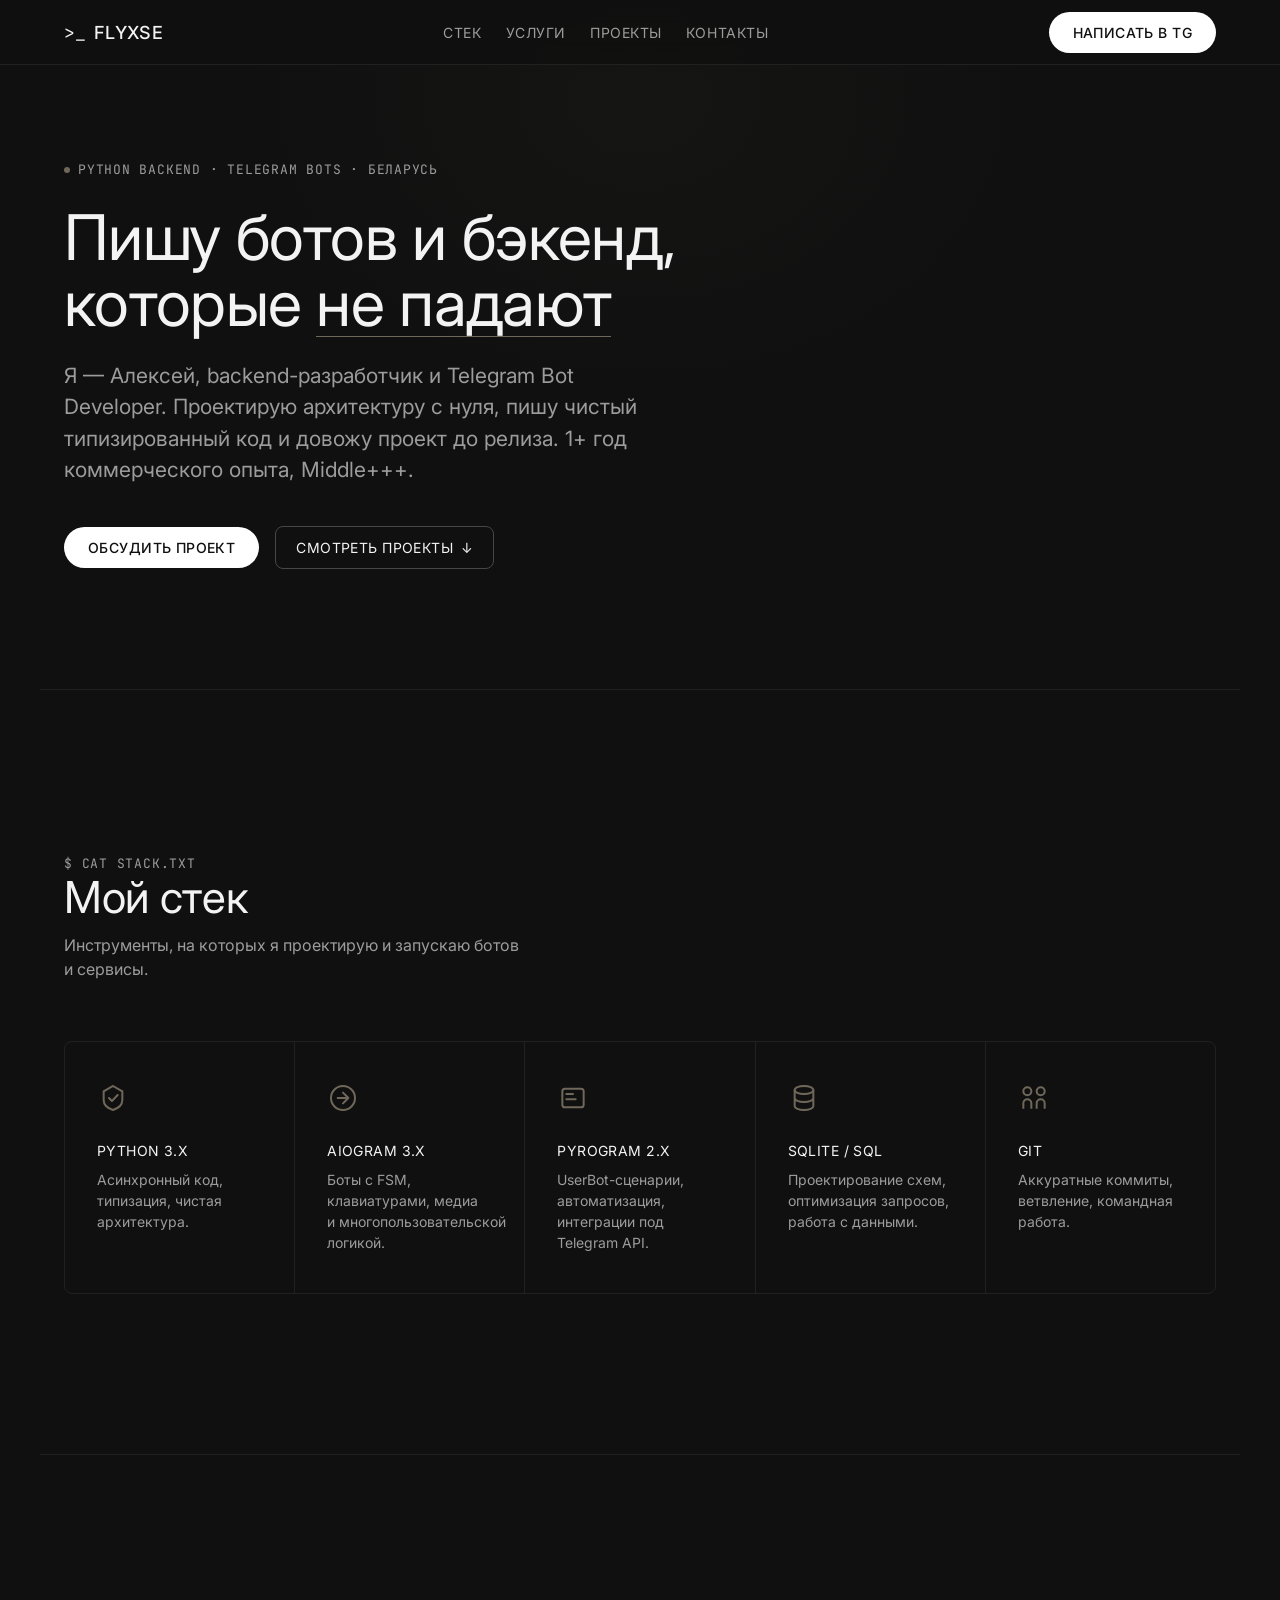
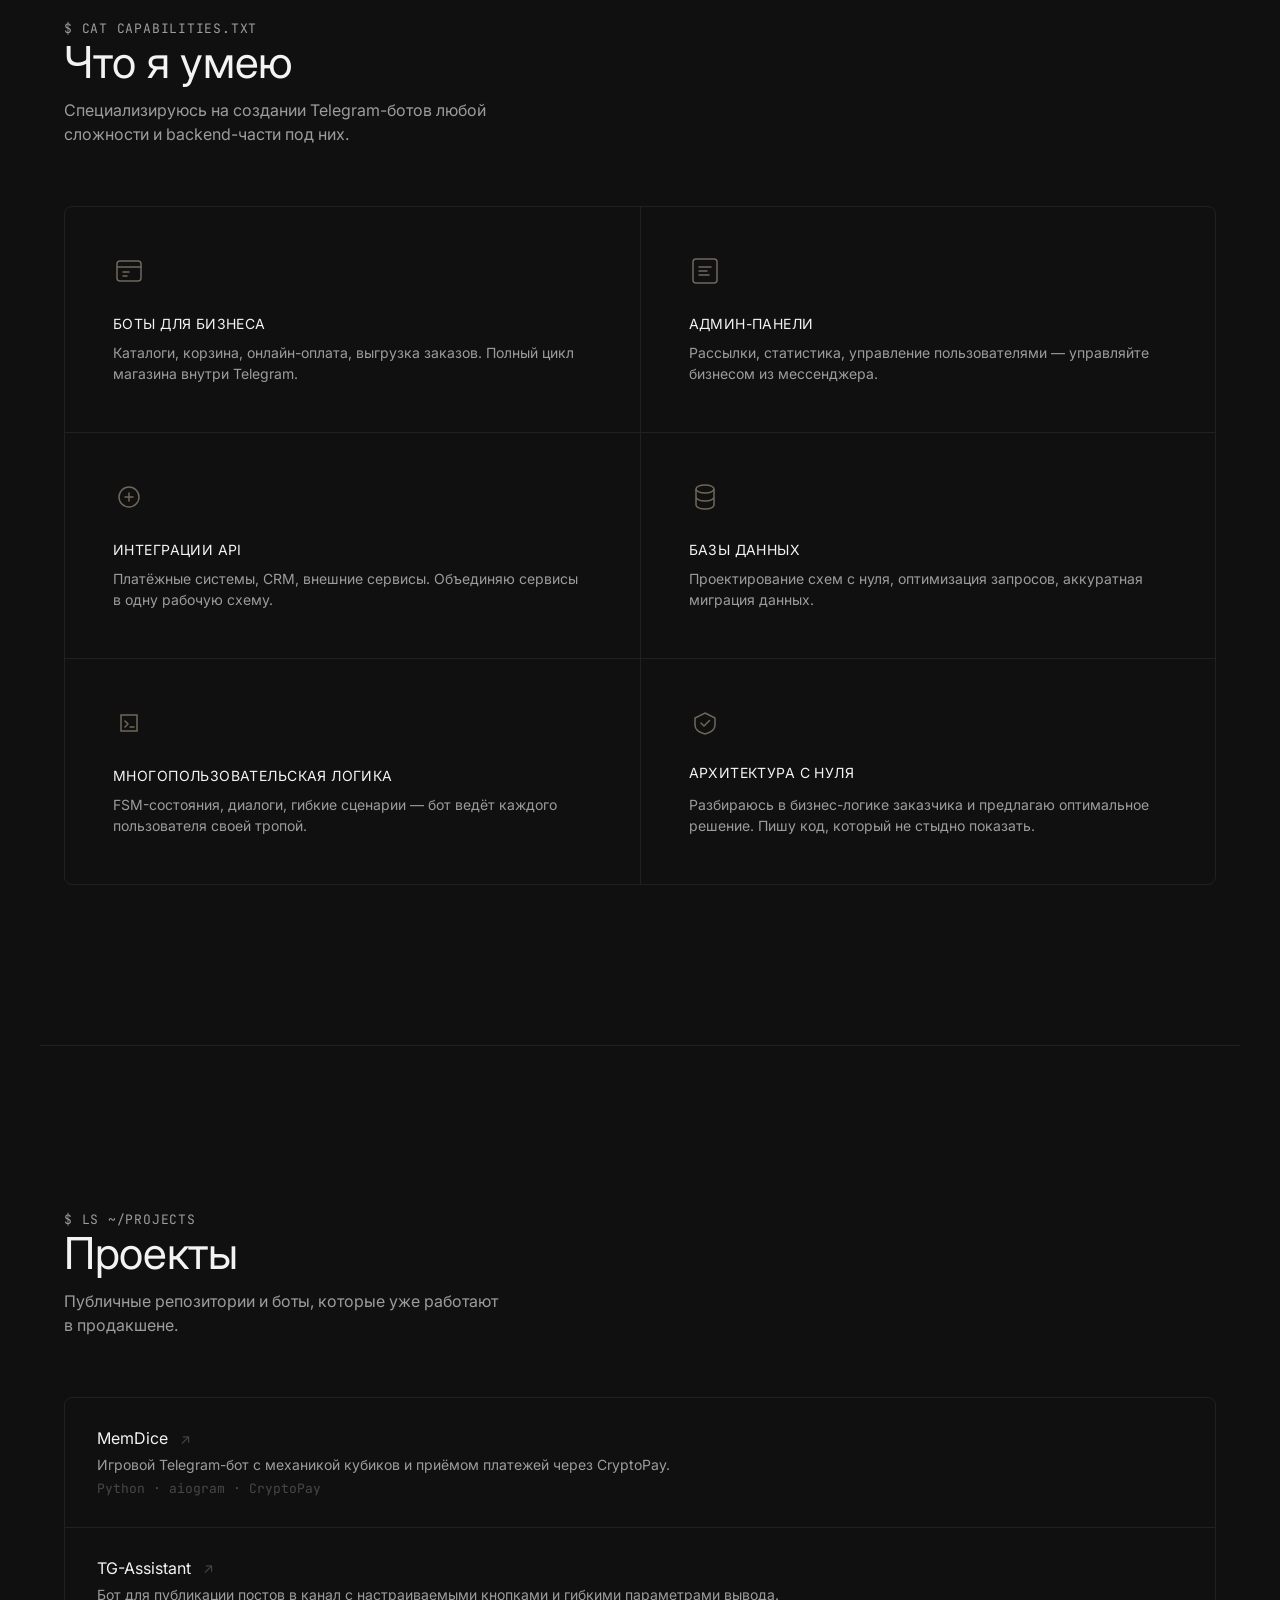
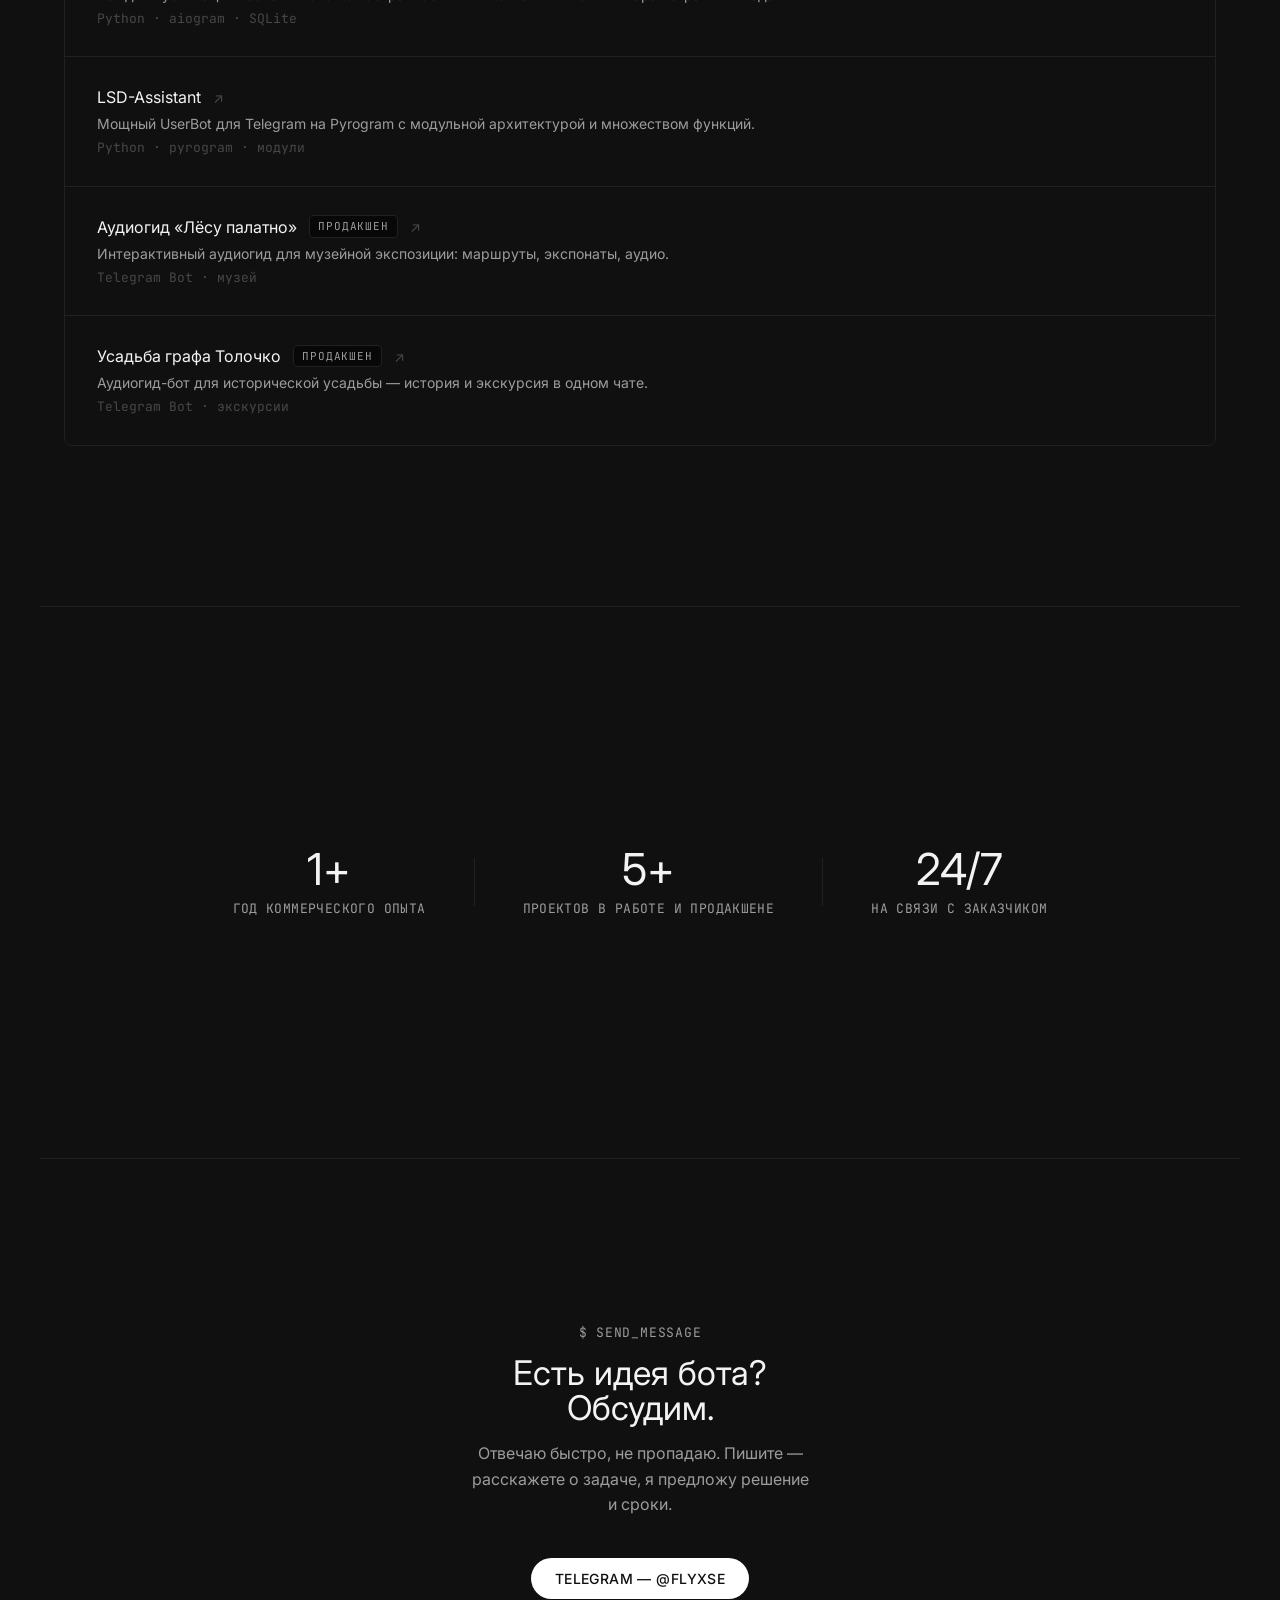
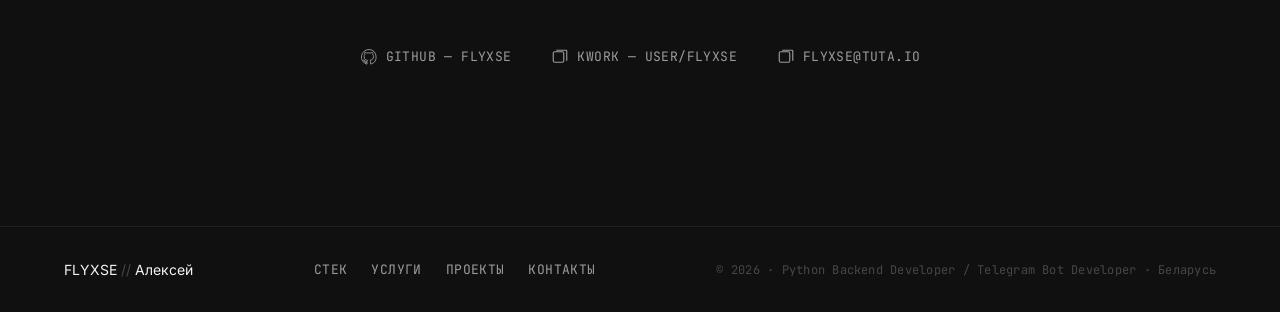
==== commit 3a3eff03: "Add files via upload" ====
--- a/index.html
+++ b/index.html
@@ -1,281 +1,226 @@
-﻿<!DOCTYPE html>
-<html lang="ru" class="no-js">
+<!DOCTYPE html>
+<html lang="ru">
 <head>
   <meta charset="UTF-8">
   <meta name="viewport" content="width=device-width, initial-scale=1.0">
   <title>FLYXSE — Python Backend Developer / Telegram Bot Developer</title>
   <meta name="description" content="FLYXSE // Алексей — Python Backend-разработчик и Telegram Bot Developer из Беларуси. Создаю ботов для бизнеса, админ-панели, интеграции с API и базами данных.">
-  <meta name="theme-color" content="#06080c">
-  <meta property="og:title" content="FLYXSE // Алексей — Python Backend & Telegram Bots">
-  <meta property="og:description" content="Пишу ботов и бэкенд, которые не падают. Python, aiogram, pyrogram, SQLite.">
-  <meta property="og:type" content="website">
-  <link rel="icon" href="data:image/svg+xml,%3Csvg xmlns='http://www.w3.org/2000/svg' viewBox='0 0 32 32'%3E%3Crect width='32' height='32' rx='7' fill='%2306080c'/%3E%3Ctext x='16' y='22' font-family='monospace' font-size='16' font-weight='bold' fill='%233dffa2' text-anchor='middle'%3E%26gt;%3C/text%3E%3C/svg%3E">
+  <meta name="theme-color" content="#101010">
+  <link rel="icon" href="data:image/svg+xml,%3Csvg xmlns='http://www.w3.org/2000/svg' viewBox='0 0 32 32'%3E%3Crect width='32' height='32' rx='4' fill='%23101010'/%3E%3Ctext x='16' y='21' font-family='monospace' font-size='14' font-weight='400' fill='%23f3f3f3' text-anchor='middle'%3E%3E_%3C/text%3E%3C/svg%3E">
   <link rel="preconnect" href="https://fonts.googleapis.com">
   <link rel="preconnect" href="https://fonts.gstatic.com" crossorigin>
-  <link href="https://fonts.googleapis.com/css2?family=Unbounded:wght@500;700;800&family=Space+Grotesk:wght@400;500;600;700&family=JetBrains+Mono:wght@400;500;700&display=swap" rel="stylesheet">
-  <link rel="stylesheet" href="assets/style.css">
-  <script>document.documentElement.classList.replace('no-js', 'js');</script>
+  <link href="https://fonts.googleapis.com/css2?family=Inter:wght@400;500;600;700&family=JetBrains+Mono:wght@400;500&display=swap" rel="stylesheet">
+  <link rel="stylesheet" href="styles.css">
 </head>
 <body>
-  <a class="skip-link" href="#main">К содержимому</a>
-
-  <header class="site-header" id="top">
-    <div class="container header-inner">
+
+  <nav class="nav" id="nav">
+    <div class="nav-inner">
       <a class="brand" href="#top" aria-label="FLYXSE — на главную">
         <span class="brand-mark" aria-hidden="true">&gt;_</span>
         <span class="brand-name">FLYXSE</span>
       </a>
-
-      <nav class="site-nav" aria-label="Основная навигация">
-        <ul>
-          <li><a href="#skills">Навыки</a></li>
-          <li><a href="#services">Услуги</a></li>
-          <li><a href="#projects">Проекты</a></li>
-          <li><a href="#contact">Контакты</a></li>
-        </ul>
-      </nav>
-
-      <div class="header-actions">
-        <a class="btn btn-primary btn-sm" href="https://t.me/FLYXSE" target="_blank" rel="noopener">
-          Написать в TG
-        </a>
-        <button class="nav-toggle" id="nav-toggle" aria-expanded="false" aria-controls="mobile-menu" aria-label="Открыть меню">
-          <span></span><span></span><span></span>
-        </button>
-      </div>
+      <ul class="nav-links">
+        <li><a href="#stack">Стек</a></li>
+        <li><a href="#services">Услуги</a></li>
+        <li><a href="#projects">Проекты</a></li>
+        <li><a href="#contact">Контакты</a></li>
+      </ul>
+      <a class="btn btn-pill" href="https://t.me/FLYXSE" target="_blank" rel="noopener">Написать в TG</a>
+      <button class="nav-toggle" id="nav-toggle" aria-label="Открыть меню" aria-expanded="false">
+        <span></span><span></span><span></span>
+      </button>
     </div>
-
-    <div class="mobile-menu" id="mobile-menu" hidden>
-      <nav aria-label="Мобильная навигация">
-        <ul>
-          <li><a href="#skills">Навыки</a></li>
-          <li><a href="#services">Услуги</a></li>
-          <li><a href="#projects">Проекты</a></li>
-          <li><a href="#contact">Контакты</a></li>
-        </ul>
-      </nav>
-      <a class="btn btn-primary" href="https://t.me/FLYXSE" target="_blank" rel="noopener">Написать в TG</a>
-    </div>
-  </header>
-
-  <main id="main">
+  </nav>
+
+  <div class="mobile-menu" id="mobile-menu" aria-hidden="true">
+    <ul>
+      <li><a href="#stack">Стек</a></li>
+      <li><a href="#services">Услуги</a></li>
+      <li><a href="#projects">Проекты</a></li>
+      <li><a href="#contact">Контакты</a></li>
+    </ul>
+    <a class="btn btn-pill" href="https://t.me/FLYXSE" target="_blank" rel="noopener">Написать в TG</a>
+  </div>
+
+  <main id="top">
+    <!-- ═══════════════════════════════════════════ -->
+    <!-- HERO                                       -->
+    <!-- ═══════════════════════════════════════════ -->
     <section class="hero" aria-labelledby="hero-title">
-      <div class="hero-bg" aria-hidden="true">
-        <span class="hero-wordmark">FLYXSE</span>
-        <span class="hero-glow"></span>
-        <span class="hero-grid"></span>
-      </div>
-
+      <div class="hero-glow" aria-hidden="true"></div>
       <div class="container hero-inner">
-        <div class="hero-copy">
-          <p class="eyebrow">
-            <span class="dot" aria-hidden="true"></span>
-            Python Backend · Telegram Bots · Беларусь
-          </p>
-
-          <h1 class="hero-title" id="hero-title">
-            Пишу ботов и&nbsp;бэкенд,<br>которые <span class="accent">не&nbsp;падают</span>
-          </h1>
-
-          <p class="hero-sub">
-            Я — Алексей, backend-разработчик и Telegram Bot Developer.
-            Проектирую архитектуру с нуля, пишу чистый типизированный код
-            и довожу проект до релиза. 1+ год коммерческого опыта, Middle+++.
-          </p>
-
-          <div class="hero-cta">
-            <a class="btn btn-primary" href="https://t.me/FLYXSE" target="_blank" rel="noopener">
-              Обсудить проект
-            </a>
-            <a class="btn btn-ghost" href="#projects">
-              Смотреть проекты
-              <span class="arrow" aria-hidden="true">↓</span>
-            </a>
-          </div>
-        </div>
-
-        <div class="terminal" role="group" aria-label="Терминал: знакомство с разработчиком">
-          <div class="terminal-bar">
-            <span class="traffic"><i></i><i></i><i></i></span>
-            <span class="terminal-title">flyxse@dev: ~</span>
-            <span class="terminal-status" id="terminal-status" aria-live="polite">готово</span>
-          </div>
-          <div class="terminal-body" id="terminal-body" aria-hidden="true">
-            <pre id="terminal-output"></pre>
-            <span class="terminal-cursor" aria-hidden="true"></span>
-          </div>
-        </div>
-      </div>
-
-      <div class="container hero-foot">
-        <ul class="tech-strip" aria-label="Технологии">
-          <li>Python 3.x</li>
-          <li>aiogram 3.x</li>
-          <li>pyrogram 2.x</li>
-          <li>SQLite</li>
-          <li>Git</li>
-        </ul>
-      </div>
-    </section>
-
-    <section class="section skills" id="skills" aria-labelledby="skills-title">
+        <p class="eyebrow reveal">
+          <span class="dot" aria-hidden="true"></span>
+          Python Backend &middot; Telegram Bots &middot; Беларусь
+        </p>
+        <h1 class="hero-title reveal" id="hero-title">
+          Пишу ботов и&nbsp;бэкенд,<br>которые <span class="accent">не&nbsp;падают</span>
+        </h1>
+        <p class="hero-sub reveal">
+          Я — Алексей, backend-разработчик и Telegram Bot Developer.
+          Проектирую архитектуру с&nbsp;нуля, пишу чистый типизированный код
+          и&nbsp;довожу проект до&nbsp;релиза. 1+&nbsp;год коммерческого опыта, Middle+++.
+        </p>
+        <div class="hero-cta reveal">
+          <a class="btn btn-pill" href="https://t.me/FLYXSE" target="_blank" rel="noopener">Обсудить проект</a>
+          <a class="btn btn-outline" href="#projects">Смотреть проекты <span aria-hidden="true">↓</span></a>
+        </div>
+
+      </div>
+    </section>
+
+    <hr class="divider">
+
+    <!-- ═══════════════════════════════════════════ -->
+    <!-- STACK                                      -->
+    <!-- ═══════════════════════════════════════════ -->
+    <section class="section" id="stack" aria-labelledby="stack-title">
       <div class="container">
         <div class="section-head reveal">
-          <p class="kicker">$ cat stack.txt</p>
-          <h2 class="section-title" id="skills-title">Мой стек</h2>
-          <p class="section-sub">Инструменты, на которых я проектирую и запускаю ботов и сервисы.</p>
-        </div>
-
-        <ul class="skills-grid">
-          <li class="skill reveal">
-            <span class="skill-icon" aria-hidden="true"><svg viewBox="0 0 24 24" fill="none"><path d="M12 3l7 4v6.5c0 3.5-2.7 6.1-7 7.5-4.3-1.4-7-4-7-7.5V7l7-4z" stroke="currentColor" stroke-width="1.6"/><path d="M9 12l2.2 2.2L15.5 9.8" stroke="currentColor" stroke-width="1.6" stroke-linecap="round" stroke-linejoin="round"/></svg></span>
-            <div>
-              <h3>Python 3.x</h3>
-              <p>Основной язык — асинхронный код, типизация, чистая архитектура.</p>
-            </div>
-          </li>
-          <li class="skill reveal">
-            <span class="skill-icon" aria-hidden="true"><svg viewBox="0 0 24 24" fill="none"><path d="M12 2a10 10 0 0 0 0 20 10 10 0 0 0 0-20z" stroke="currentColor" stroke-width="1.6"/><path d="M8 12h8M12 8l4 4-4 4" stroke="currentColor" stroke-width="1.6" stroke-linecap="round" stroke-linejoin="round"/></svg></span>
-            <div>
-              <h3>aiogram 3.x</h3>
-              <p>Боты с FSM, клавиатурами, медиа и гибкой многопользовательской логикой.</p>
-            </div>
-          </li>
-          <li class="skill reveal">
-            <span class="skill-icon" aria-hidden="true"><svg viewBox="0 0 24 24" fill="none"><path d="M4 5h16v14H4z" stroke="currentColor" stroke-width="1.6"/><path d="M7 9h5M7 13h7" stroke="currentColor" stroke-width="1.6" stroke-linecap="round"/><circle cx="16" cy="13" r="1.2" fill="currentColor"/></svg></span>
-            <div>
-              <h3>pyrogram 2.x</h3>
-              <p>UserBot-сценарии, автоматизация и интеграции под Telegram API.</p>
-            </div>
-          </li>
-          <li class="skill reveal">
-            <span class="skill-icon" aria-hidden="true"><svg viewBox="0 0 24 24" fill="none"><ellipse cx="12" cy="6" rx="7" ry="3" stroke="currentColor" stroke-width="1.6"/><path d="M5 6v6c0 1.7 3.1 3 7 3s7-1.3 7-3V6M5 12v6c0 1.7 3.1 3 7 3s7-1.3 7-3v-6" stroke="currentColor" stroke-width="1.6"/></svg></span>
-            <div>
-              <h3>SQLite / SQL</h3>
-              <p>Проектирование схем, оптимизация запросов, работа с данными.</p>
-            </div>
-          </li>
-          <li class="skill reveal">
-            <span class="skill-icon" aria-hidden="true"><svg viewBox="0 0 24 24" fill="none"><circle cx="7" cy="7" r="3" stroke="currentColor" stroke-width="1.6"/><circle cx="17" cy="7" r="3" stroke="currentColor" stroke-width="1.6"/><path d="M4 20v-4a3 3 0 0 1 3-3h0a3 3 0 0 1 3 3v4M14 20v-4a3 3 0 0 1 3-3h0a3 3 0 0 1 3 3v4" stroke="currentColor" stroke-width="1.6"/></svg></span>
-            <div>
-              <h3>Git</h3>
-              <p>Аккуратные коммиты, ветвление, командная работа в репозиториях.</p>
-            </div>
-          </li>
-        </ul>
-      </div>
-    </section>
-
-    <section class="section services" id="services" aria-labelledby="services-title">
+          <span class="kicker">$ cat stack.txt</span>
+          <h2 class="section-title" id="stack-title">Мой стек</h2>
+          <p class="section-sub">Инструменты, на которых я проектирую и&nbsp;запускаю ботов и&nbsp;сервисы.</p>
+        </div>
+        <div class="stack-grid reveal">
+          <div class="stack-card">
+            <svg class="stack-icon" viewBox="0 0 24 24" fill="none" aria-hidden="true"><path d="M12 3l7 4v6.5c0 3.5-2.7 6.1-7 7.5-4.3-1.4-7-4-7-7.5V7l7-4z" stroke="currentColor" stroke-width="1.5"/><path d="M9 12l2.2 2.2L15.5 9.8" stroke="currentColor" stroke-width="1.5" stroke-linecap="round" stroke-linejoin="round"/></svg>
+            <h3>Python 3.x</h3>
+            <p>Асинхронный код, типизация, чистая архитектура.</p>
+          </div>
+          <div class="stack-card">
+            <svg class="stack-icon" viewBox="0 0 24 24" fill="none" aria-hidden="true"><circle cx="12" cy="12" r="9" stroke="currentColor" stroke-width="1.5"/><path d="M8 12h8M12 8l4 4-4 4" stroke="currentColor" stroke-width="1.5" stroke-linecap="round" stroke-linejoin="round"/></svg>
+            <h3>aiogram 3.x</h3>
+            <p>Боты с FSM, клавиатурами, медиа и&nbsp;многопользовательской логикой.</p>
+          </div>
+          <div class="stack-card">
+            <svg class="stack-icon" viewBox="0 0 24 24" fill="none" aria-hidden="true"><rect x="4" y="5" width="16" height="14" rx="2" stroke="currentColor" stroke-width="1.5"/><path d="M7 9h5M7 13h7" stroke="currentColor" stroke-width="1.5" stroke-linecap="round"/></svg>
+            <h3>pyrogram 2.x</h3>
+            <p>UserBot-сценарии, автоматизация, интеграции под Telegram API.</p>
+          </div>
+          <div class="stack-card">
+            <svg class="stack-icon" viewBox="0 0 24 24" fill="none" aria-hidden="true"><ellipse cx="12" cy="6" rx="7" ry="3" stroke="currentColor" stroke-width="1.5"/><path d="M5 6v6c0 1.7 3.1 3 7 3s7-1.3 7-3V6M5 12v6c0 1.7 3.1 3 7 3s7-1.3 7-3v-6" stroke="currentColor" stroke-width="1.5"/></svg>
+            <h3>SQLite / SQL</h3>
+            <p>Проектирование схем, оптимизация запросов, работа с&nbsp;данными.</p>
+          </div>
+          <div class="stack-card">
+            <svg class="stack-icon" viewBox="0 0 24 24" fill="none" aria-hidden="true"><circle cx="7" cy="7" r="3" stroke="currentColor" stroke-width="1.5"/><circle cx="17" cy="7" r="3" stroke="currentColor" stroke-width="1.5"/><path d="M4 20v-4a3 3 0 0 1 3-3h0a3 3 0 0 1 3 3v4M14 20v-4a3 3 0 0 1 3-3h0a3 3 0 0 1 3 3v4" stroke="currentColor" stroke-width="1.5"/></svg>
+            <h3>Git</h3>
+            <p>Аккуратные коммиты, ветвление, командная работа.</p>
+          </div>
+        </div>
+      </div>
+    </section>
+
+    <hr class="divider">
+
+    <!-- ═══════════════════════════════════════════ -->
+    <!-- SERVICES                                   -->
+    <!-- ═══════════════════════════════════════════ -->
+    <section class="section" id="services" aria-labelledby="services-title">
       <div class="container">
         <div class="section-head reveal">
-          <p class="kicker">$ ./capabilities</p>
+          <span class="kicker">$ cat capabilities.txt</span>
           <h2 class="section-title" id="services-title">Что я умею</h2>
-          <p class="section-sub">Специализируюсь на создании Telegram-ботов любой сложности и backend-части под них.</p>
-        </div>
-
-        <div class="cards-grid">
-          <article class="card reveal">
-            <span class="card-num" aria-hidden="true">01</span>
+          <p class="section-sub">Специализируюсь на&nbsp;создании Telegram-ботов любой сложности и&nbsp;backend-части под них.</p>
+        </div>
+        <div class="services-grid">
+          <article class="service-card reveal">
+            <svg class="service-icon" viewBox="0 0 32 32" fill="none" aria-hidden="true"><rect x="4" y="6" width="24" height="20" rx="3" stroke="currentColor" stroke-width="1.5"/><path d="M4 12h24M10 17h6M10 21h4" stroke="currentColor" stroke-width="1.5" stroke-linecap="round"/></svg>
             <h3>Боты для бизнеса</h3>
             <p>Каталоги, корзина, онлайн-оплата, выгрузка заказов. Полный цикл магазина внутри Telegram.</p>
           </article>
-
-          <article class="card reveal">
-            <span class="card-num" aria-hidden="true">02</span>
+          <article class="service-card reveal">
+            <svg class="service-icon" viewBox="0 0 32 32" fill="none" aria-hidden="true"><rect x="4" y="4" width="24" height="24" rx="3" stroke="currentColor" stroke-width="1.5"/><path d="M10 12h12M10 16h8M10 20h10" stroke="currentColor" stroke-width="1.5" stroke-linecap="round"/></svg>
             <h3>Админ-панели</h3>
-            <p>Рассылки, статистика, управление пользователями — управляйте бизнесом прямо из мессенджера.</p>
-          </article>
-
-          <article class="card reveal">
-            <span class="card-num" aria-hidden="true">03</span>
+            <p>Рассылки, статистика, управление пользователями — управляйте бизнесом из&nbsp;мессенджера.</p>
+          </article>
+          <article class="service-card reveal">
+            <svg class="service-icon" viewBox="0 0 32 32" fill="none" aria-hidden="true"><circle cx="16" cy="16" r="10" stroke="currentColor" stroke-width="1.5"/><path d="M12 16h8M16 12v8" stroke="currentColor" stroke-width="1.5" stroke-linecap="round"/></svg>
             <h3>Интеграции API</h3>
-            <p>Платёжные системы, CRM, внешние сервисы. Объединяю сервисы в одну рабочую схему.</p>
-          </article>
-
-          <article class="card reveal">
-            <span class="card-num" aria-hidden="true">04</span>
+            <p>Платёжные системы, CRM, внешние сервисы. Объединяю сервисы в&nbsp;одну рабочую схему.</p>
+          </article>
+          <article class="service-card reveal">
+            <svg class="service-icon" viewBox="0 0 32 32" fill="none" aria-hidden="true"><ellipse cx="16" cy="8" rx="9" ry="4" stroke="currentColor" stroke-width="1.5"/><path d="M7 8v8c0 2.2 4 4 9 4s9-1.8 9-4V8M7 16v8c0 2.2 4 4 9 4s9-1.8 9-4v-8" stroke="currentColor" stroke-width="1.5"/></svg>
             <h3>Базы данных</h3>
-            <p>Проектирование схем с нуля, оптимизация запросов, аккуратная миграция данных.</p>
-          </article>
-
-          <article class="card reveal">
-            <span class="card-num" aria-hidden="true">05</span>
+            <p>Проектирование схем с&nbsp;нуля, оптимизация запросов, аккуратная миграция данных.</p>
+          </article>
+          <article class="service-card reveal">
+            <svg class="service-icon" viewBox="0 0 32 32" fill="none" aria-hidden="true"><path d="M8 8h16v16H8z" stroke="currentColor" stroke-width="1.5"/><path d="M12 14l3 3-3 3M17 20h4" stroke="currentColor" stroke-width="1.5" stroke-linecap="round" stroke-linejoin="round"/></svg>
             <h3>Многопользовательская логика</h3>
             <p>FSM-состояния, диалоги, гибкие сценарии — бот ведёт каждого пользователя своей тропой.</p>
           </article>
-
-          <article class="card card-accent reveal">
-            <h3>Архитектура с нуля</h3>
-            <p>Разбираюсь в бизнес-логике заказчика и предлагаю оптимальное решение. Пишу код, который не стыдно показать.</p>
-            <a class="btn btn-primary" href="https://t.me/FLYXSE" target="_blank" rel="noopener">Заказать бота</a>
-          </article>
-        </div>
-      </div>
-    </section>
-
-    <section class="section projects" id="projects" aria-labelledby="projects-title">
+          <article class="service-card service-card-accent reveal">
+            <svg class="service-icon" viewBox="0 0 32 32" fill="none" aria-hidden="true"><path d="M16 6l10 5v7c0 4.5-4 7.5-10 9-6-1.5-10-4.5-10-9v-7l10-5z" stroke="currentColor" stroke-width="1.5"/><path d="M12 16l3 3 5.5-5.5" stroke="currentColor" stroke-width="1.5" stroke-linecap="round" stroke-linejoin="round"/></svg>
+            <h3>Архитектура с&nbsp;нуля</h3>
+            <p>Разбираюсь в&nbsp;бизнес-логике заказчика и&nbsp;предлагаю оптимальное решение. Пишу код, который не&nbsp;стыдно показать.</p>
+          </article>
+        </div>
+      </div>
+    </section>
+
+    <hr class="divider">
+
+    <!-- ═══════════════════════════════════════════ -->
+    <!-- PROJECTS                                   -->
+    <!-- ═══════════════════════════════════════════ -->
+    <section class="section" id="projects" aria-labelledby="projects-title">
       <div class="container">
         <div class="section-head reveal">
-          <p class="kicker">$ ls ~/projects</p>
+          <span class="kicker">$ ls ~/projects</span>
           <h2 class="section-title" id="projects-title">Проекты</h2>
-          <p class="section-sub">Публичные репозитории и боты, которые уже работают в продакшене.</p>
-        </div>
-
-        <ul class="projects-list">
-          <li class="project reveal">
+          <p class="section-sub">Публичные репозитории и&nbsp;боты, которые уже работают в&nbsp;продакшене.</p>
+        </div>
+        <ul class="project-list">
+          <li class="project-item reveal">
             <a href="https://github.com/FLYXSE/MemDice" target="_blank" rel="noopener">
-              <span class="project-top">
+              <span class="project-left">
                 <span class="project-name">MemDice</span>
-                <span class="project-link" aria-hidden="true">↗</span>
-              </span>
-              <span class="project-desc">Игровой Telegram-бот с механикой кубиков (dice) и приёмом платежей через CryptoPay.</span>
+                <span class="project-arrow" aria-hidden="true">↗</span>
+              </span>
+              <span class="project-desc">Игровой Telegram-бот с&nbsp;механикой кубиков и&nbsp;приёмом платежей через CryptoPay.</span>
               <span class="project-meta">Python · aiogram · CryptoPay</span>
             </a>
           </li>
-
-          <li class="project reveal">
+          <li class="project-item reveal">
             <a href="https://github.com/FLYXSE/TG-Assistant" target="_blank" rel="noopener">
-              <span class="project-top">
+              <span class="project-left">
                 <span class="project-name">TG-Assistant</span>
-                <span class="project-link" aria-hidden="true">↗</span>
-              </span>
-              <span class="project-desc">Бот для публикации постов в канал с настраиваемыми кнопками и гибкими параметрами вывода.</span>
+                <span class="project-arrow" aria-hidden="true">↗</span>
+              </span>
+              <span class="project-desc">Бот для публикации постов в&nbsp;канал с&nbsp;настраиваемыми кнопками и&nbsp;гибкими параметрами вывода.</span>
               <span class="project-meta">Python · aiogram · SQLite</span>
             </a>
           </li>
-
-          <li class="project reveal">
+          <li class="project-item reveal">
             <a href="https://github.com/FLYXSE/LSD-Assistant" target="_blank" rel="noopener">
-              <span class="project-top">
+              <span class="project-left">
                 <span class="project-name">LSD-Assistant</span>
-                <span class="project-link" aria-hidden="true">↗</span>
-              </span>
-              <span class="project-desc">Мощный UserBot для Telegram на Pyrogram с модульной архитектурой и множеством функций.</span>
+                <span class="project-arrow" aria-hidden="true">↗</span>
+              </span>
+              <span class="project-desc">Мощный UserBot для Telegram на&nbsp;Pyrogram с&nbsp;модульной архитектурой и&nbsp;множеством функций.</span>
               <span class="project-meta">Python · pyrogram · модули</span>
             </a>
           </li>
-
-          <li class="project reveal">
+          <li class="project-item reveal">
             <a href="https://t.me/lesy_polotno_bot" target="_blank" rel="noopener">
-              <span class="project-top">
+              <span class="project-left">
                 <span class="project-name">Аудиогид «Лёсу палатно»</span>
                 <span class="project-badge">продакшен</span>
-                <span class="project-link" aria-hidden="true">↗</span>
+                <span class="project-arrow" aria-hidden="true">↗</span>
               </span>
               <span class="project-desc">Интерактивный аудиогид для музейной экспозиции: маршруты, экспонаты, аудио.</span>
               <span class="project-meta">Telegram Bot · музей</span>
             </a>
           </li>
-
-          <li class="project reveal">
+          <li class="project-item reveal">
             <a href="https://t.me/Graf_Tolochko_Bot" target="_blank" rel="noopener">
-              <span class="project-top">
+              <span class="project-left">
                 <span class="project-name">Усадьба графа Толочко</span>
                 <span class="project-badge">продакшен</span>
-                <span class="project-link" aria-hidden="true">↗</span>
-              </span>
-              <span class="project-desc">Аудиогид-бот для исторической усадьбы — история и экскурсия в одном чате.</span>
+                <span class="project-arrow" aria-hidden="true">↗</span>
+              </span>
+              <span class="project-desc">Аудиогид-бот для исторической усадьбы — история и&nbsp;экскурсия в&nbsp;одном чате.</span>
               <span class="project-meta">Telegram Bot · экскурсии</span>
             </a>
           </li>
@@ -283,68 +228,80 @@
       </div>
     </section>
 
-    <section class="section facts" aria-label="Факты">
-      <div class="container facts-grid">
-        <div class="fact reveal">
-          <span class="fact-num">1+</span>
-          <span class="fact-label">год коммерческого опыта</span>
-        </div>
-        <div class="fact reveal">
-          <span class="fact-num">5+</span>
-          <span class="fact-label">проектов в работе и продакшене</span>
-        </div>
-        <div class="fact reveal">
-          <span class="fact-num">24/7</span>
-          <span class="fact-label">на связи с заказчиком</span>
-        </div>
-      </div>
-    </section>
-
-    <section class="section contact" id="contact" aria-labelledby="contact-title">
-      <div class="container contact-inner reveal">
-        <p class="kicker">$ send_message</p>
-        <h2 class="contact-title" id="contact-title">Есть идея бота?<br>Обсудим.</h2>
-        <p class="contact-sub">
-          Отвечаю быстро, не пропадаю. Пишите — расскажете о задаче,
-          я предложу решение и сроки.
+    <hr class="divider">
+
+    <!-- ═══════════════════════════════════════════ -->
+    <!-- STATS                                      -->
+    <!-- ═══════════════════════════════════════════ -->
+    <section class="section" aria-label="Факты">
+      <div class="container">
+        <div class="stats-row reveal">
+          <div class="stat">
+            <span class="stat-num">1+</span>
+            <span class="stat-label">год коммерческого опыта</span>
+          </div>
+          <div class="stat-divider" aria-hidden="true"></div>
+          <div class="stat">
+            <span class="stat-num">5+</span>
+            <span class="stat-label">проектов в&nbsp;работе и&nbsp;продакшене</span>
+          </div>
+          <div class="stat-divider" aria-hidden="true"></div>
+          <div class="stat">
+            <span class="stat-num">24/7</span>
+            <span class="stat-label">на&nbsp;связи с&nbsp;заказчиком</span>
+          </div>
+        </div>
+      </div>
+    </section>
+
+    <hr class="divider">
+
+    <!-- ═══════════════════════════════════════════ -->
+    <!-- CONTACT                                    -->
+    <!-- ═══════════════════════════════════════════ -->
+    <section class="section" id="contact" aria-labelledby="contact-title">
+      <div class="container contact-inner">
+        <span class="kicker reveal">$ send_message</span>
+        <h2 class="contact-title reveal" id="contact-title">Есть идея бота?<br>Обсудим.</h2>
+        <p class="contact-sub reveal">
+          Отвечаю быстро, не&nbsp;пропадаю. Пишите — расскажете о&nbsp;задаче,
+          я&nbsp;предложу решение и&nbsp;сроки.
         </p>
-
-        <div class="contact-actions">
-          <a class="btn btn-primary btn-lg" href="https://t.me/FLYXSE" target="_blank" rel="noopener">
-            Telegram — @FLYXSE
-          </a>
-        </div>
-
-        <ul class="contact-links">
+        <a class="btn btn-pill btn-contact reveal" href="https://t.me/FLYXSE" target="_blank" rel="noopener">
+          Telegram — @FLYXSE
+        </a>
+        <ul class="contact-links reveal">
           <li>
             <a href="https://github.com/FLYXSE" target="_blank" rel="noopener">
-              <span class="contact-ico" aria-hidden="true"><svg viewBox="0 0 24 24" fill="currentColor"><path d="M12 2a10 10 0 0 0-3.2 19.5c.5.1.7-.2.7-.5v-1.7c-2.8.6-3.4-1.2-3.4-1.2-.5-1.2-1.1-1.5-1.1-1.5-.9-.6.1-.6.1-.6 1 .1 1.5 1 1.5 1 .9 1.6 2.4 1.1 3 .9.1-.7.4-1.1.6-1.4-2.2-.3-4.6-1.1-4.6-5A3.9 3.9 0 0 1 6.4 8.5a3.6 3.6 0 0 1 .1-2.7s.8-.3 2.7 1a9.4 9.4 0 0 1 5 0c1.9-1.3 2.7-1 2.7-1 .6 1.6.2 2.8.1 2.7a3.9 3.9 0 0 1 1 2.7c0 3.9-2.3 4.7-4.6 5 .4.3.7.9.7 1.9v2.8c0 .3.2.6.7.5A10 10 0 0 0 12 2z"/></svg></span>
+              <svg class="contact-icon" viewBox="0 0 24 24" fill="none" aria-hidden="true"><path d="M12 2a10 10 0 0 0-3.2 19.5c.5.1.7-.2.7-.5v-1.7c-2.8.6-3.4-1.2-3.4-1.2-.5-1.2-1.1-1.5-1.1-1.5-.9-.6.1-.6.1-.6 1 .1 1.5 1 1.5 1 .9 1.6 2.4 1.1 3 .9.1-.7.4-1.1.6-1.4-2.2-.3-4.6-1.1-4.6-5A3.9 3.9 0 0 1 6.4 8.5a3.6 3.6 0 0 1 .1-2.7s.8-.3 2.7 1a9.4 9.4 0 0 1 5 0c1.9-1.3 2.7-1 2.7-1 .6 1.6.2 2.8.1 2.7a3.9 3.9 0 0 1 1 2.7c0 3.9-2.3 4.7-4.6 5 .4.3.7.9.7 1.9v2.8c0 .3.2.6.7.5A10 10 0 0 0 12 2z" stroke="currentColor" stroke-width="1.2"/></svg>
               GitHub — FLYXSE
             </a>
           </li>
           <li>
             <a href="https://kwork.ru/user/flyxse" target="_blank" rel="noopener">
-              <span class="contact-ico" aria-hidden="true"><svg viewBox="0 0 24 24" fill="none"><path d="M9 20H5a2 2 0 0 1-2-2V6a2 2 0 0 1 2-2h14a2 2 0 0 1 2 2v12a2 2 0 0 1-2 2h-4" stroke="currentColor" stroke-width="1.6"/><path d="M12 4v16M8 8h8" stroke="currentColor" stroke-width="1.6"/></svg></span>
+              <svg class="contact-icon" viewBox="0 0 24 24" fill="none" aria-hidden="true"><rect x="3" y="5" width="14" height="14" rx="2" stroke="currentColor" stroke-width="1.5"/><path d="M7 3h13a1 1 0 0 1 1 1v13" stroke="currentColor" stroke-width="1.5"/></svg>
               Kwork — user/flyxse
             </a>
           </li>
           <li>
-            <button class="copy-mail" type="button" id="copy-mail" data-mail="FLYXSE@TUTA.IO">
-              <span class="contact-ico" aria-hidden="true"><svg viewBox="0 0 24 24" fill="none"><rect x="3" y="5" width="14" height="14" rx="2" stroke="currentColor" stroke-width="1.6"/><path d="M7 3h13a1 1 0 0 1 1 1v13" stroke="currentColor" stroke-width="1.6"/></svg></span>
-              <span class="copy-label">FLYXSE@TUTA.IO</span>
-              <span class="copy-state" aria-live="polite"></span>
-            </button>
+            <a href="mailto:FLYXSE@TUTA.IO">
+              <svg class="contact-icon" viewBox="0 0 24 24" fill="none" aria-hidden="true"><rect x="3" y="5" width="14" height="14" rx="2" stroke="currentColor" stroke-width="1.5"/><path d="M7 3h13a1 1 0 0 1 1 1v13" stroke="currentColor" stroke-width="1.5"/></svg>
+              FLYXSE@TUTA.IO
+            </a>
           </li>
         </ul>
       </div>
     </section>
   </main>
 
-  <footer class="site-footer">
-    <div class="container footer-inner">
-      <p class="footer-brand">FLYXSE <span>//</span> Алексей</p>
+  <!-- ═══════════════════════════════════════════ -->
+  <!-- FOOTER                                     -->
+  <!-- ═══════════════════════════════════════════ -->
+  <footer class="footer">
+    <div class="footer-inner">
+      <p class="footer-brand">FLYXSE <span aria-hidden="true">//</span> Алексей</p>
       <nav class="footer-nav" aria-label="Навигация в подвале">
-        <a href="#skills">Навыки</a>
+        <a href="#stack">Стек</a>
         <a href="#services">Услуги</a>
         <a href="#projects">Проекты</a>
         <a href="#contact">Контакты</a>
@@ -353,6 +310,50 @@
     </div>
   </footer>
 
-  <script src="assets/script.js" defer></script>
+  <script>
+    // ── Mobile menu toggle ──
+    const toggle = document.getElementById('nav-toggle');
+    const menu = document.getElementById('mobile-menu');
+    toggle.addEventListener('click', () => {
+      const open = toggle.getAttribute('aria-expanded') === 'true';
+      toggle.setAttribute('aria-expanded', !open);
+      menu.setAttribute('aria-hidden', open);
+      if (!open) {
+        menu.hidden = false;
+        requestAnimationFrame(() => menu.classList.add('open'));
+      } else {
+        menu.classList.remove('open');
+        setTimeout(() => { menu.hidden = true; }, 300);
+      }
+    });
+    menu.querySelectorAll('a').forEach(a => a.addEventListener('click', () => {
+      toggle.setAttribute('aria-expanded', 'false');
+      menu.setAttribute('aria-hidden', 'true');
+      menu.classList.remove('open');
+      setTimeout(() => { menu.hidden = true; }, 300);
+    }));
+
+    // ── Scroll reveal ──
+    const reveals = document.querySelectorAll('.reveal');
+    const observer = new IntersectionObserver((entries) => {
+      entries.forEach(e => {
+        if (e.isIntersecting) {
+          e.target.classList.add('revealed');
+          observer.unobserve(e.target);
+        }
+      });
+    }, { threshold: 0.15 });
+    reveals.forEach(el => observer.observe(el));
+
+    // ── Smooth scroll ──
+    document.querySelectorAll('a[href^="#"]').forEach(a => {
+      a.addEventListener('click', e => {
+        const id = a.getAttribute('href');
+        if (id === '#top') { window.scrollTo({ top: 0, behavior: 'smooth' }); return; }
+        const target = document.querySelector(id);
+        if (target) { e.preventDefault(); target.scrollIntoView({ behavior: 'smooth', block: 'start' }); }
+      });
+    });
+  </script>
 </body>
 </html>
--- a/styles.css
+++ b/styles.css
@@ -0,0 +1,933 @@
+/* ═══════════════════════════════════════════════════════════════
+   FLYXSE — Personal Site
+   Hyperstudio design system: obsidian canvas, hairline borders,
+   weight-400 type, no shadows, no fills beyond the white pill.
+   ═══════════════════════════════════════════════════════════════ */
+
+/* ─── Tokens ────────────────────────────────────────────────── */
+:root {
+  --color-obsidian: #101010;
+  --color-carbon: #080808;
+  --color-chalk: #f3f3f3;
+  --color-smoke: #9c9c9c;
+  --color-ash: #c1c1c1;
+  --color-graphite: #212121;
+  --color-iron: #474747;
+  --color-signal-white: #ffffff;
+  --color-compass-gold: #6f6759;
+  --color-card-slate: #3b3d45;
+
+  --font-primary: 'Inter', ui-sans-serif, system-ui, -apple-system, BlinkMacSystemFont, "Segoe UI", Roboto, sans-serif;
+  --font-mono: 'JetBrains Mono', 'SF Mono', 'Fira Code', ui-monospace, monospace;
+
+  --text-caption: 13px;
+  --text-body: 16px;
+  --text-heading-xs: 18px;
+  --text-subheading: 21px;
+  --text-heading-sm: 23px;
+  --text-heading: 34px;
+  --text-heading-lg: 44px;
+  --text-display: 63px;
+
+  --leading-caption: 2.69;
+  --leading-body: 1.5;
+  --leading-heading-xs: 1.31;
+  --leading-subheading: 0.95;
+  --leading-heading-sm: 1.07;
+  --leading-heading: 1.03;
+  --leading-heading-lg: 1.07;
+  --leading-display: 1.05;
+
+  --tracking-display: -0.011em;
+  --tracking-heading-lg: -0.007em;
+
+  --spacing-4: 4px;
+  --spacing-8: 8px;
+  --spacing-12: 12px;
+  --spacing-16: 16px;
+  --spacing-20: 20px;
+  --spacing-24: 24px;
+  --spacing-40: 40px;
+
+  --radius-tags: 4px;
+  --radius-cards: 8px;
+  --radius-pill: 9999px;
+
+  --max-width: 1200px;
+}
+
+/* ─── Reset ─────────────────────────────────────────────────── */
+*,
+*::before,
+*::after {
+  margin: 0;
+  padding: 0;
+  box-sizing: border-box;
+}
+
+html {
+  scroll-behavior: smooth;
+  -webkit-font-smoothing: antialiased;
+  -moz-osx-font-smoothing: grayscale;
+}
+
+body {
+  font-family: var(--font-primary);
+  font-size: var(--text-body);
+  font-weight: 400;
+  line-height: var(--leading-body);
+  color: var(--color-chalk);
+  background: var(--color-obsidian);
+}
+
+a {
+  color: inherit;
+  text-decoration: none;
+}
+
+ul, ol {
+  list-style: none;
+}
+
+img {
+  display: block;
+  max-width: 100%;
+}
+
+button {
+  font: inherit;
+  border: none;
+  background: none;
+  color: inherit;
+  cursor: pointer;
+}
+
+/* ─── Container ─────────────────────────────────────────────── */
+.container {
+  width: 100%;
+  max-width: var(--max-width);
+  margin: 0 auto;
+  padding: 0 var(--spacing-24);
+}
+
+/* ─── Section spacing ───────────────────────────────────────── */
+.section {
+  padding: 160px 0;
+}
+
+@media (max-width: 768px) {
+  .section { padding: 80px 0; }
+}
+
+/* ─── Divider ───────────────────────────────────────────────── */
+.divider {
+  border: none;
+  border-top: 1px solid var(--color-graphite);
+  margin: 0 auto;
+  max-width: var(--max-width);
+}
+
+/* ─── Reveal animation ──────────────────────────────────────── */
+.reveal {
+  opacity: 0;
+  transform: translateY(20px);
+  transition: opacity 0.7s cubic-bezier(0.25, 0.46, 0.45, 0.94),
+              transform 0.7s cubic-bezier(0.25, 0.46, 0.45, 0.94);
+}
+
+.reveal.revealed {
+  opacity: 1;
+  transform: translateY(0);
+}
+
+@media (prefers-reduced-motion: reduce) {
+  .reveal {
+    opacity: 1;
+    transform: none;
+    transition: none;
+  }
+}
+
+/* ═══════════════════════════════════════════════════════════════
+   NAVIGATION
+   ═══════════════════════════════════════════════════════════════ */
+.nav {
+  position: fixed;
+  top: 0;
+  left: 0;
+  right: 0;
+  z-index: 100;
+  background: rgba(16, 16, 16, 0.85);
+  backdrop-filter: blur(12px);
+  -webkit-backdrop-filter: blur(12px);
+  border-bottom: 1px solid var(--color-graphite);
+}
+
+.nav-inner {
+  display: flex;
+  align-items: center;
+  justify-content: space-between;
+  max-width: var(--max-width);
+  margin: 0 auto;
+  padding: 0 var(--spacing-24);
+  height: 64px;
+}
+
+.brand {
+  display: flex;
+  align-items: center;
+  gap: var(--spacing-8);
+}
+
+.brand-mark {
+  font-family: var(--font-mono);
+  font-size: 18px;
+  font-weight: 400;
+  color: var(--color-chalk);
+}
+
+.brand-name {
+  font-size: 18px;
+  font-weight: 500;
+  letter-spacing: 0.02em;
+  color: var(--color-chalk);
+}
+
+.nav-links {
+  display: flex;
+  gap: var(--spacing-24);
+}
+
+.nav-links a {
+  font-size: 14px;
+  font-weight: 400;
+  text-transform: uppercase;
+  letter-spacing: 0.04em;
+  color: var(--color-smoke);
+  transition: color 0.2s;
+}
+
+.nav-links a:hover {
+  color: var(--color-chalk);
+}
+
+/* Nav pill button */
+.btn-pill {
+  display: inline-flex;
+  align-items: center;
+  gap: var(--spacing-8);
+  padding: 10px 24px;
+  background: var(--color-signal-white);
+  color: var(--color-obsidian);
+  border-radius: var(--radius-pill);
+  font-size: 14px;
+  font-weight: 500;
+  text-transform: uppercase;
+  letter-spacing: 0.03em;
+  transition: opacity 0.2s;
+}
+
+.btn-pill:hover {
+  opacity: 0.85;
+}
+
+.btn-pill svg,
+.btn-pill span {
+  flex-shrink: 0;
+}
+
+/* Outline button */
+.btn-outline {
+  display: inline-flex;
+  align-items: center;
+  gap: var(--spacing-8);
+  padding: 10px 20px;
+  background: transparent;
+  color: var(--color-chalk);
+  border: 1px solid var(--color-iron);
+  border-radius: var(--radius-cards);
+  font-size: 14px;
+  font-weight: 400;
+  text-transform: uppercase;
+  letter-spacing: 0.03em;
+  transition: border-color 0.2s, color 0.2s;
+}
+
+.btn-outline:hover {
+  border-color: var(--color-chalk);
+}
+
+/* Mobile toggle */
+.nav-toggle {
+  display: none;
+  flex-direction: column;
+  gap: 5px;
+  width: 24px;
+  padding: 4px 0;
+}
+
+.nav-toggle span {
+  display: block;
+  width: 100%;
+  height: 1.5px;
+  background: var(--color-chalk);
+  transition: transform 0.3s, opacity 0.3s;
+}
+
+.nav-toggle[aria-expanded="true"] span:nth-child(1) {
+  transform: translateY(6.5px) rotate(45deg);
+}
+.nav-toggle[aria-expanded="true"] span:nth-child(2) {
+  opacity: 0;
+}
+.nav-toggle[aria-expanded="true"] span:nth-child(3) {
+  transform: translateY(-6.5px) rotate(-45deg);
+}
+
+/* Mobile menu */
+.mobile-menu {
+  position: fixed;
+  top: 64px;
+  left: 0;
+  right: 0;
+  z-index: 99;
+  background: rgba(8, 8, 8, 0.97);
+  backdrop-filter: blur(16px);
+  -webkit-backdrop-filter: blur(16px);
+  border-bottom: 1px solid var(--color-graphite);
+  padding: var(--spacing-24);
+  opacity: 0;
+  transform: translateY(-8px);
+  transition: opacity 0.3s, transform 0.3s;
+}
+
+.mobile-menu[aria-hidden="false"],
+.mobile-menu.open {
+  opacity: 1;
+  transform: translateY(0);
+}
+
+.mobile-menu ul {
+  display: flex;
+  flex-direction: column;
+  gap: var(--spacing-16);
+  margin-bottom: var(--spacing-24);
+}
+
+.mobile-menu a {
+  font-size: 16px;
+  color: var(--color-smoke);
+}
+
+@media (max-width: 768px) {
+  .nav-links { display: none; }
+  .nav .btn-pill { display: none; }
+  .nav-toggle { display: flex; }
+}
+
+/* ═══════════════════════════════════════════════════════════════
+   HERO
+   ═══════════════════════════════════════════════════════════════ */
+.hero {
+  position: relative;
+  padding: 160px 0 120px;
+  overflow: hidden;
+}
+
+.hero-glow {
+  position: absolute;
+  top: -200px;
+  left: 50%;
+  transform: translateX(-50%);
+  width: 800px;
+  height: 600px;
+  background: radial-gradient(ellipse at center, rgba(111, 103, 89, 0.06) 0%, transparent 70%);
+  pointer-events: none;
+}
+
+.hero-inner {
+  position: relative;
+  z-index: 1;
+}
+
+/* Eyebrow */
+.eyebrow {
+  display: flex;
+  align-items: center;
+  gap: var(--spacing-8);
+  font-family: var(--font-mono);
+  font-size: var(--text-caption);
+  color: var(--color-smoke);
+  text-transform: uppercase;
+  letter-spacing: 0.06em;
+  margin-bottom: var(--spacing-24);
+}
+
+.dot {
+  width: 6px;
+  height: 6px;
+  border-radius: 50%;
+  background: var(--color-compass-gold);
+  flex-shrink: 0;
+}
+
+/* Title */
+.hero-title {
+  font-size: var(--text-display);
+  font-weight: 400;
+  line-height: var(--leading-display);
+  letter-spacing: var(--tracking-display);
+  color: var(--color-chalk);
+  max-width: 800px;
+}
+
+.accent {
+  color: var(--color-chalk);
+  position: relative;
+}
+
+.accent::after {
+  content: '';
+  position: absolute;
+  left: 0;
+  bottom: 4px;
+  width: 100%;
+  height: 1px;
+  background: var(--color-compass-gold);
+}
+
+/* Sub */
+.hero-sub {
+  font-size: var(--text-subheading);
+  line-height: 1.5;
+  color: var(--color-smoke);
+  max-width: 580px;
+  margin-top: var(--spacing-24);
+}
+
+/* CTA row */
+.hero-cta {
+  display: flex;
+  align-items: center;
+  gap: var(--spacing-16);
+  margin-top: var(--spacing-40);
+}
+
+/* Terminal */
+.terminal {
+  margin-top: 60px;
+  border: 1px solid var(--color-graphite);
+  border-radius: var(--radius-cards);
+  overflow: hidden;
+  max-width: 560px;
+}
+
+.terminal-bar {
+  display: flex;
+  align-items: center;
+  gap: var(--spacing-12);
+  padding: 10px var(--spacing-16);
+  border-bottom: 1px solid var(--color-graphite);
+}
+
+.terminal-dots {
+  display: flex;
+  gap: 6px;
+}
+
+.terminal-dots i {
+  display: block;
+  width: 8px;
+  height: 8px;
+  border-radius: 50%;
+  background: var(--color-iron);
+}
+
+.terminal-title {
+  font-family: var(--font-mono);
+  font-size: 13px;
+  color: var(--color-smoke);
+}
+
+.terminal-body {
+  padding: var(--spacing-16);
+  font-family: var(--font-mono);
+  font-size: 14px;
+  line-height: 1.6;
+  color: var(--color-ash);
+  white-space: pre-wrap;
+  min-height: 120px;
+}
+
+.terminal-prompt {
+  color: var(--color-compass-gold);
+  margin-right: var(--spacing-8);
+}
+
+.terminal-text {
+  color: var(--color-ash);
+}
+
+.terminal-cursor {
+  display: inline-block;
+  width: 8px;
+  height: 16px;
+  background: var(--color-chalk);
+  margin-left: 2px;
+  vertical-align: text-bottom;
+  animation: blink 1s step-end infinite;
+}
+
+@keyframes blink {
+  50% { opacity: 0; }
+}
+
+/* Hero responsive */
+@media (max-width: 768px) {
+  .hero {
+    padding: 120px 0 80px;
+  }
+  .hero-title {
+    font-size: 34px;
+    line-height: 1.03;
+  }
+  .hero-sub {
+    font-size: 16px;
+  }
+  .hero-cta {
+    flex-direction: column;
+    align-items: flex-start;
+  }
+  .terminal {
+    max-width: 100%;
+  }
+}
+
+/* ═══════════════════════════════════════════════════════════════
+   SECTION HEADERS
+   ═══════════════════════════════════════════════════════════════ */
+.section-head {
+  margin-bottom: 60px;
+}
+
+.kicker {
+  font-family: var(--font-mono);
+  font-size: var(--text-caption);
+  color: var(--color-smoke);
+  text-transform: uppercase;
+  letter-spacing: 0.06em;
+  margin-bottom: var(--spacing-8);
+}
+
+.section-title {
+  font-size: var(--text-heading-lg);
+  font-weight: 400;
+  line-height: var(--leading-heading-lg);
+  letter-spacing: var(--tracking-heading-lg);
+  color: var(--color-chalk);
+}
+
+.section-sub {
+  font-size: var(--text-body);
+  color: var(--color-smoke);
+  max-width: 480px;
+  margin-top: var(--spacing-12);
+}
+
+@media (max-width: 768px) {
+  .section-title {
+    font-size: 34px;
+    line-height: 1.03;
+  }
+  .section-head {
+    margin-bottom: 40px;
+  }
+}
+
+/* ═══════════════════════════════════════════════════════════════
+   STACK GRID
+   ═══════════════════════════════════════════════════════════════ */
+.stack-grid {
+  display: grid;
+  grid-template-columns: repeat(auto-fill, minmax(200px, 1fr));
+  gap: 1px;
+  background: var(--color-graphite);
+  border: 1px solid var(--color-graphite);
+  border-radius: var(--radius-cards);
+  overflow: hidden;
+}
+
+.stack-card {
+  background: var(--color-obsidian);
+  padding: 40px 32px;
+}
+
+.stack-icon {
+  width: 32px;
+  height: 32px;
+  color: var(--color-compass-gold);
+  margin-bottom: var(--spacing-20);
+}
+
+.stack-card h3 {
+  font-size: 14px;
+  font-weight: 400;
+  text-transform: uppercase;
+  letter-spacing: 0.03em;
+  color: var(--color-chalk);
+  margin-bottom: var(--spacing-8);
+}
+
+.stack-card p {
+  font-size: 14px;
+  color: var(--color-smoke);
+  line-height: 1.5;
+}
+
+@media (max-width: 768px) {
+  .stack-grid {
+    grid-template-columns: 1fr;
+  }
+  .stack-card {
+    padding: 32px 24px;
+  }
+}
+
+/* ═══════════════════════════════════════════════════════════════
+   SERVICES GRID
+   ═══════════════════════════════════════════════════════════════ */
+.services-grid {
+  display: grid;
+  grid-template-columns: repeat(2, 1fr);
+  gap: 1px;
+  background: var(--color-graphite);
+  border: 1px solid var(--color-graphite);
+  border-radius: var(--radius-cards);
+  overflow: hidden;
+}
+
+.service-card {
+  background: var(--color-obsidian);
+  padding: 48px;
+}
+
+.service-icon {
+  width: 32px;
+  height: 32px;
+  color: var(--color-compass-gold);
+  margin-bottom: var(--spacing-20);
+}
+
+.service-card h3 {
+  font-size: 14px;
+  font-weight: 400;
+  text-transform: uppercase;
+  letter-spacing: 0.03em;
+  color: var(--color-chalk);
+  margin-bottom: var(--spacing-8);
+}
+
+.service-card p {
+  font-size: 14px;
+  color: var(--color-smoke);
+  line-height: 1.5;
+}
+
+.service-card-accent {
+  display: flex;
+  flex-direction: column;
+  justify-content: space-between;
+}
+
+.btn-service-cta {
+  margin-top: var(--spacing-24);
+  align-self: flex-start;
+}
+
+@media (max-width: 768px) {
+  .services-grid {
+    grid-template-columns: 1fr;
+  }
+  .service-card {
+    padding: 32px 24px;
+  }
+}
+
+/* ═══════════════════════════════════════════════════════════════
+   PROJECTS LIST
+   ═══════════════════════════════════════════════════════════════ */
+.project-list {
+  display: flex;
+  flex-direction: column;
+  border: 1px solid var(--color-graphite);
+  border-radius: var(--radius-cards);
+  overflow: hidden;
+}
+
+.project-item a {
+  display: flex;
+  flex-direction: column;
+  gap: var(--spacing-4);
+  padding: 28px 32px;
+  border-bottom: 1px solid var(--color-graphite);
+  transition: background 0.2s;
+}
+
+.project-item:last-child a {
+  border-bottom: none;
+}
+
+.project-item a:hover {
+  background: var(--color-carbon);
+}
+
+.project-left {
+  display: flex;
+  align-items: center;
+  gap: var(--spacing-12);
+}
+
+.project-name {
+  font-size: var(--text-body);
+  font-weight: 400;
+  color: var(--color-chalk);
+}
+
+.project-arrow {
+  font-size: 14px;
+  color: var(--color-iron);
+  transition: color 0.2s;
+}
+
+.project-item a:hover .project-arrow {
+  color: var(--color-chalk);
+}
+
+.project-badge {
+  font-family: var(--font-mono);
+  font-size: 11px;
+  text-transform: uppercase;
+  letter-spacing: 0.08em;
+  color: var(--color-smoke);
+  background: var(--color-carbon);
+  border: 1px solid var(--color-graphite);
+  border-radius: var(--radius-tags);
+  padding: 2px 8px;
+}
+
+.project-desc {
+  font-size: 14px;
+  color: var(--color-smoke);
+  line-height: 1.5;
+}
+
+.project-meta {
+  font-family: var(--font-mono);
+  font-size: 13px;
+  color: var(--color-iron);
+}
+
+@media (max-width: 768px) {
+  .project-item a {
+    padding: 20px var(--spacing-24);
+  }
+}
+
+/* ═══════════════════════════════════════════════════════════════
+   STATS
+   ═══════════════════════════════════════════════════════════════ */
+.stats-row {
+  display: flex;
+  align-items: center;
+  justify-content: center;
+  gap: 48px;
+  padding: 80px 0;
+}
+
+.stat {
+  text-align: center;
+}
+
+.stat-num {
+  display: block;
+  font-size: var(--text-heading-lg);
+  font-weight: 400;
+  line-height: 1;
+  color: var(--color-chalk);
+  letter-spacing: var(--tracking-heading-lg);
+}
+
+.stat-label {
+  display: block;
+  font-family: var(--font-mono);
+  font-size: 13px;
+  color: var(--color-smoke);
+  margin-top: var(--spacing-8);
+  text-transform: uppercase;
+  letter-spacing: 0.03em;
+}
+
+.stat-divider {
+  width: 1px;
+  height: 48px;
+  background: var(--color-graphite);
+  flex-shrink: 0;
+}
+
+@media (max-width: 768px) {
+  .stats-row {
+    flex-direction: column;
+    gap: 32px;
+    padding: 48px 0;
+  }
+  .stat-divider {
+    width: 48px;
+    height: 1px;
+  }
+}
+
+/* ═══════════════════════════════════════════════════════════════
+   CONTACT
+   ═══════════════════════════════════════════════════════════════ */
+.contact-inner {
+  text-align: center;
+}
+
+.contact-title {
+  font-size: var(--text-heading);
+  font-weight: 400;
+  line-height: var(--leading-heading);
+  color: var(--color-chalk);
+  margin-top: var(--spacing-12);
+}
+
+.contact-sub {
+  font-size: var(--text-body);
+  color: var(--color-smoke);
+  max-width: 400px;
+  margin: var(--spacing-16) auto 0;
+  line-height: 1.6;
+}
+
+.btn-contact {
+  margin-top: var(--spacing-40);
+}
+
+.contact-links {
+  display: flex;
+  justify-content: center;
+  gap: var(--spacing-40);
+  margin-top: 48px;
+}
+
+.contact-links a {
+  display: flex;
+  align-items: center;
+  gap: var(--spacing-8);
+  font-family: var(--font-mono);
+  font-size: 13px;
+  color: var(--color-smoke);
+  text-transform: uppercase;
+  letter-spacing: 0.03em;
+  transition: color 0.2s;
+}
+
+.contact-links a:hover {
+  color: var(--color-chalk);
+}
+
+.contact-icon {
+  width: 18px;
+  height: 18px;
+  flex-shrink: 0;
+}
+
+@media (max-width: 768px) {
+  .contact-title {
+    font-size: 28px;
+  }
+  .contact-links {
+    flex-direction: column;
+    align-items: center;
+    gap: var(--spacing-20);
+  }
+}
+
+/* ═══════════════════════════════════════════════════════════════
+   FOOTER
+   ═══════════════════════════════════════════════════════════════ */
+.footer {
+  border-top: 1px solid var(--color-graphite);
+}
+
+.footer-inner {
+  max-width: var(--max-width);
+  margin: 0 auto;
+  padding: 32px var(--spacing-24);
+  display: flex;
+  align-items: center;
+  justify-content: space-between;
+  flex-wrap: wrap;
+  gap: var(--spacing-16);
+}
+
+.footer-brand {
+  font-size: 14px;
+  font-weight: 400;
+  color: var(--color-chalk);
+}
+
+.footer-brand span {
+  color: var(--color-iron);
+}
+
+.footer-nav {
+  display: flex;
+  gap: var(--spacing-24);
+}
+
+.footer-nav a {
+  font-family: var(--font-mono);
+  font-size: 13px;
+  color: var(--color-smoke);
+  text-transform: uppercase;
+  letter-spacing: 0.03em;
+  transition: color 0.2s;
+}
+
+.footer-nav a:hover {
+  color: var(--color-chalk);
+}
+
+.footer-note {
+  font-family: var(--font-mono);
+  font-size: 12px;
+  color: var(--color-iron);
+  letter-spacing: 0.02em;
+}
+
+@media (max-width: 768px) {
+  .footer-inner {
+    flex-direction: column;
+    text-align: center;
+  }
+}
+
+/* ═══════════════════════════════════════════════════════════════
+   UTILITY — STAGGERED REVEALS
+   ═══════════════════════════════════════════════════════════════ */
+.stack-grid .reveal:nth-child(2) { transition-delay: 0.05s; }
+.stack-grid .reveal:nth-child(3) { transition-delay: 0.1s; }
+.stack-grid .reveal:nth-child(4) { transition-delay: 0.15s; }
+.stack-grid .reveal:nth-child(5) { transition-delay: 0.2s; }
+
+.services-grid .reveal:nth-child(2) { transition-delay: 0.05s; }
+.services-grid .reveal:nth-child(3) { transition-delay: 0.1s; }
+.services-grid .reveal:nth-child(4) { transition-delay: 0.15s; }
+.services-grid .reveal:nth-child(5) { transition-delay: 0.2s; }
+.services-grid .reveal:nth-child(6) { transition-delay: 0.25s; }
+
+.project-list .reveal:nth-child(2) { transition-delay: 0.04s; }
+.project-list .reveal:nth-child(3) { transition-delay: 0.08s; }
+.project-list .reveal:nth-child(4) { transition-delay: 0.12s; }
+.project-list .reveal:nth-child(5) { transition-delay: 0.16s; }
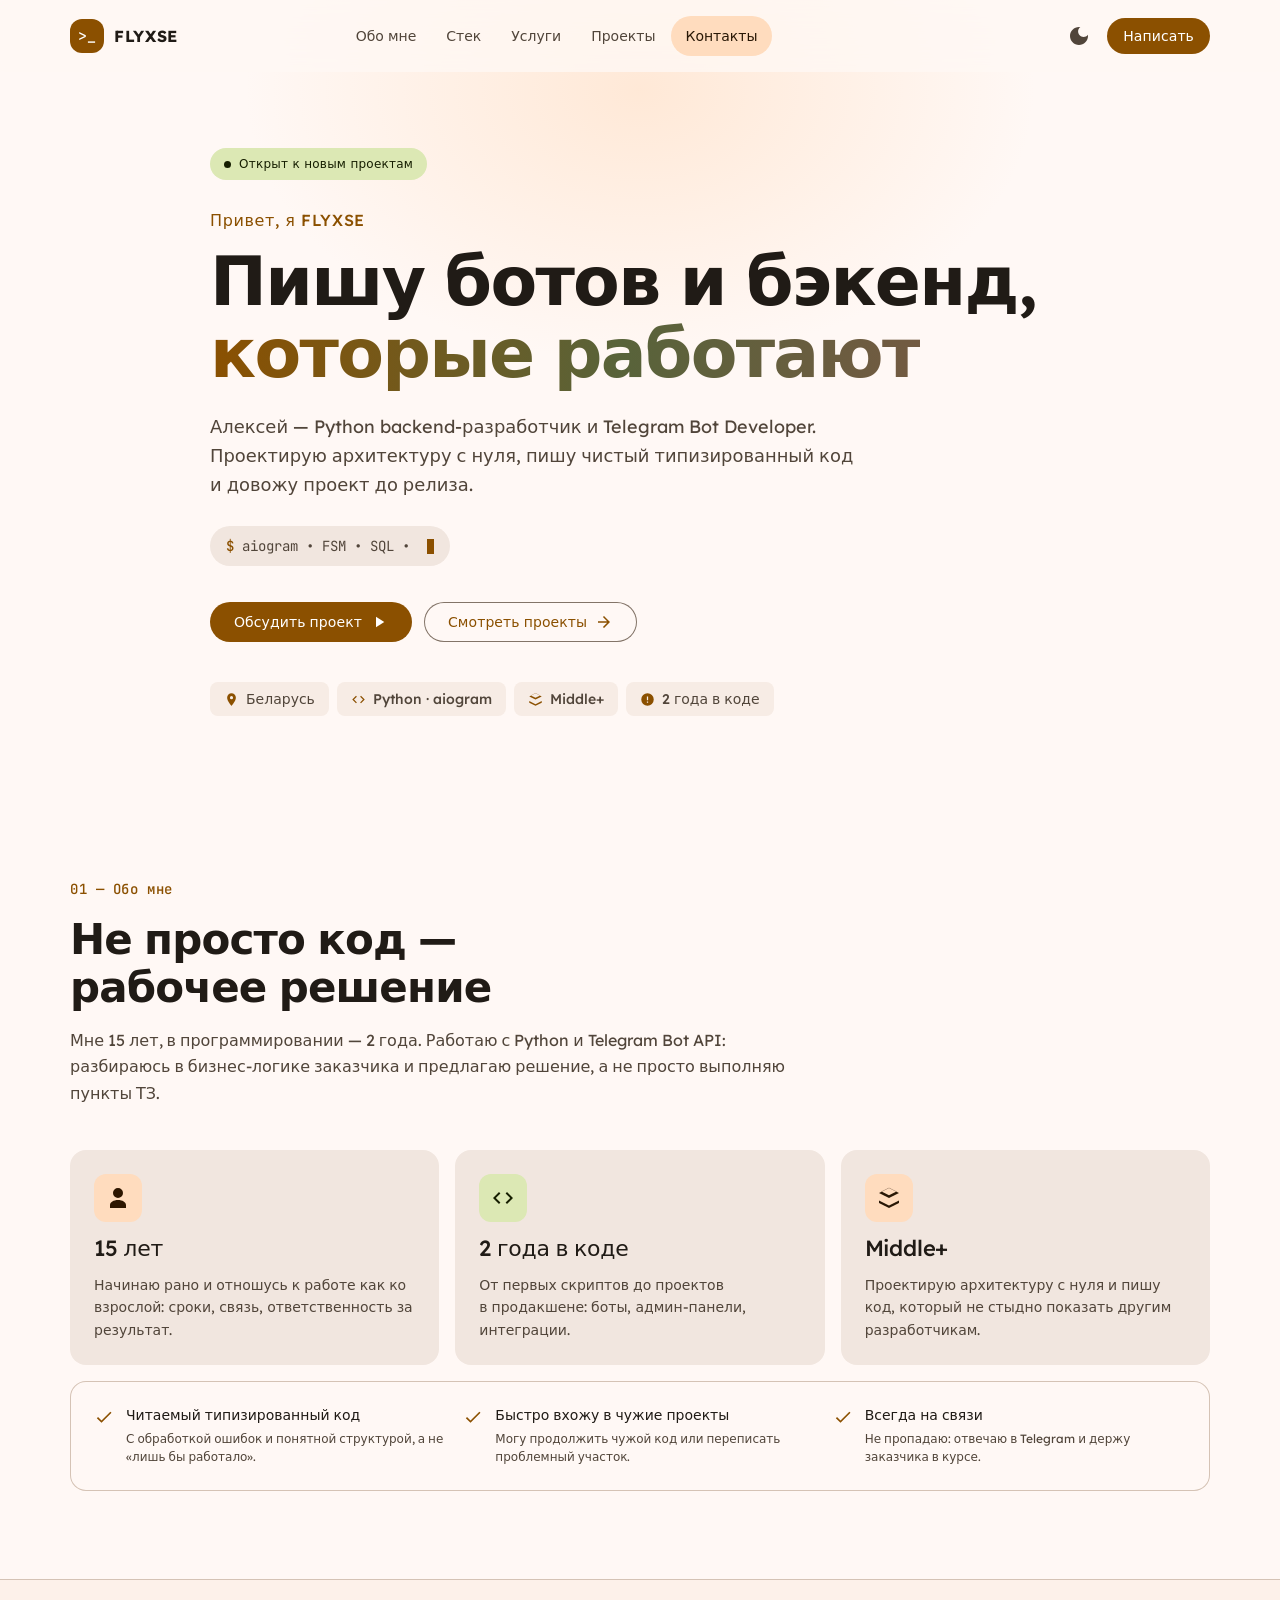
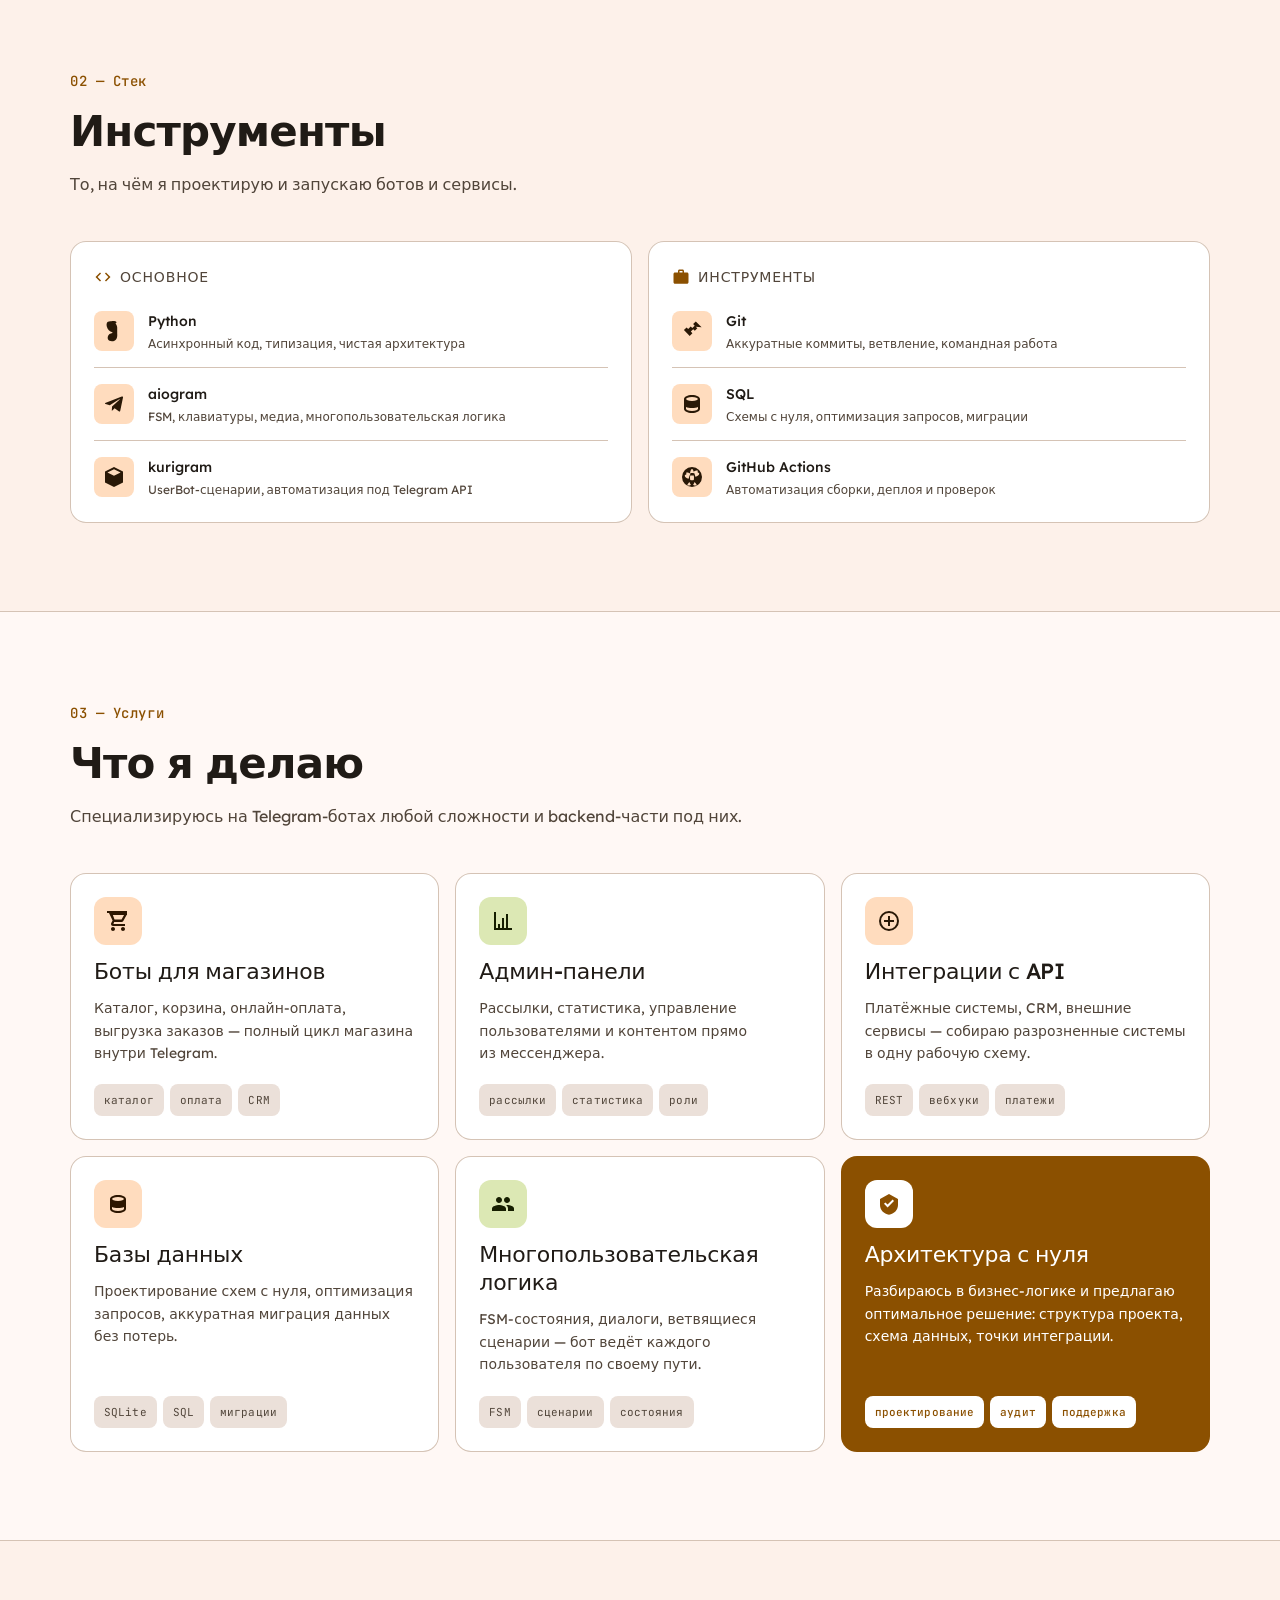
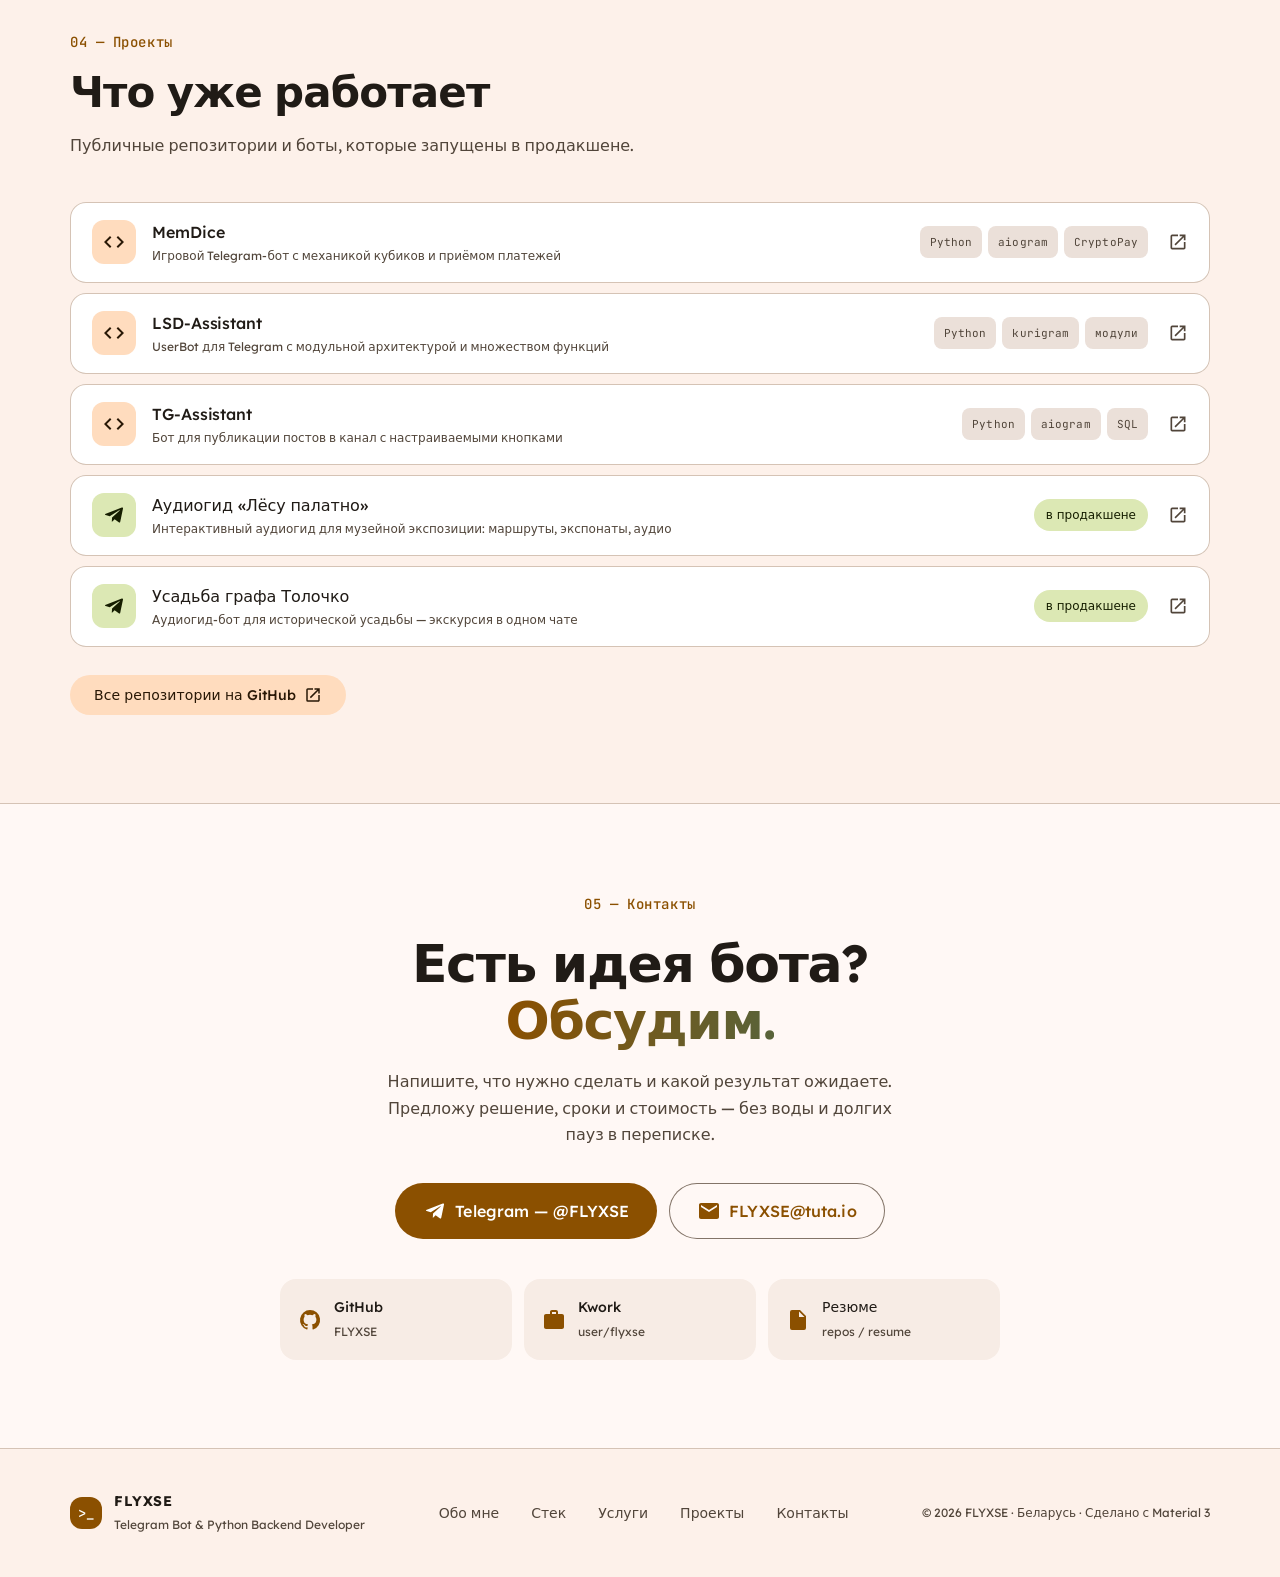
==== commit 5548fdc0: "Redesign: Material 3 site, archive previous versions Полная переработка сайта на Material 3 с палитр" ====
--- a/index.html
+++ b/index.html
@@ -3,357 +3,536 @@
 <head>
   <meta charset="UTF-8">
   <meta name="viewport" content="width=device-width, initial-scale=1.0">
-  <title>FLYXSE — Python Backend Developer / Telegram Bot Developer</title>
-  <meta name="description" content="FLYXSE // Алексей — Python Backend-разработчик и Telegram Bot Developer из Беларуси. Создаю ботов для бизнеса, админ-панели, интеграции с API и базами данных.">
-  <meta name="theme-color" content="#101010">
-  <link rel="icon" href="data:image/svg+xml,%3Csvg xmlns='http://www.w3.org/2000/svg' viewBox='0 0 32 32'%3E%3Crect width='32' height='32' rx='4' fill='%23101010'/%3E%3Ctext x='16' y='21' font-family='monospace' font-size='14' font-weight='400' fill='%23f3f3f3' text-anchor='middle'%3E%3E_%3C/text%3E%3C/svg%3E">
+  <title>FLYXSE — Telegram Bot &amp; Python Backend Developer</title>
+  <meta name="description" content="FLYXSE (Алексей) — Python backend-разработчик и Telegram Bot Developer из Беларуси. Боты для бизнеса, админ-панели, интеграции с API, базы данных.">
+  <meta name="theme-color" content="#fff8f5" media="(prefers-color-scheme: light)">
+  <meta name="theme-color" content="#17120f" media="(prefers-color-scheme: dark)">
+  <meta property="og:type" content="website">
+  <meta property="og:title" content="FLYXSE — Telegram Bot &amp; Python Backend Developer">
+  <meta property="og:description" content="Боты для бизнеса, админ-панели, интеграции с API. Проектирую архитектуру с нуля и довожу до релиза.">
+  <meta property="og:locale" content="ru_RU">
+  <link rel="icon" href="data:image/svg+xml,%3Csvg xmlns='http://www.w3.org/2000/svg' viewBox='0 0 32 32'%3E%3Crect width='32' height='32' rx='9' fill='%238b5000'/%3E%3Ctext x='16' y='22' font-family='lexend,sans-serif' font-size='15' font-weight='600' fill='%23ffdcbe' text-anchor='middle'%3E%3E_%3C/text%3E%3C/svg%3E">
   <link rel="preconnect" href="https://fonts.googleapis.com">
   <link rel="preconnect" href="https://fonts.gstatic.com" crossorigin>
-  <link href="https://fonts.googleapis.com/css2?family=Inter:wght@400;500;600;700&family=JetBrains+Mono:wght@400;500&display=swap" rel="stylesheet">
+  <link href="https://fonts.googleapis.com/css2?family=Lexend:wght@300;400;500;600;700&family=JetBrains+Mono:wght@400;500&display=swap" rel="stylesheet">
+  <link rel="stylesheet" href="tokens.css">
   <link rel="stylesheet" href="styles.css">
+  <script>
+    // Тема применяется до первой отрисовки, чтобы не было вспышки
+    (function () {
+      try {
+        var saved = localStorage.getItem('flyxse-theme');
+        if (saved === 'light' || saved === 'dark') document.documentElement.dataset.theme = saved;
+      } catch (e) {}
+    })();
+  </script>
 </head>
 <body>
 
-  <nav class="nav" id="nav">
-    <div class="nav-inner">
-      <a class="brand" href="#top" aria-label="FLYXSE — на главную">
-        <span class="brand-mark" aria-hidden="true">&gt;_</span>
-        <span class="brand-name">FLYXSE</span>
+  <a class="skip-link" href="#main">Перейти к содержимому</a>
+
+  <!-- ══════════════ TOP APP BAR ══════════════ -->
+  <header class="app-bar" id="app-bar">
+    <div class="app-bar__inner">
+      <a class="brand" href="#home" aria-label="FLYXSE — на главную">
+        <span class="brand__mark" aria-hidden="true">&gt;_</span>
+        <span class="brand__name">FLYXSE</span>
       </a>
-      <ul class="nav-links">
-        <li><a href="#stack">Стек</a></li>
-        <li><a href="#services">Услуги</a></li>
-        <li><a href="#projects">Проекты</a></li>
-        <li><a href="#contact">Контакты</a></li>
-      </ul>
-      <a class="btn btn-pill" href="https://t.me/FLYXSE" target="_blank" rel="noopener">Написать в TG</a>
-      <button class="nav-toggle" id="nav-toggle" aria-label="Открыть меню" aria-expanded="false">
-        <span></span><span></span><span></span>
-      </button>
-    </div>
-  </nav>
-
-  <div class="mobile-menu" id="mobile-menu" aria-hidden="true">
-    <ul>
-      <li><a href="#stack">Стек</a></li>
-      <li><a href="#services">Услуги</a></li>
-      <li><a href="#projects">Проекты</a></li>
-      <li><a href="#contact">Контакты</a></li>
-    </ul>
-    <a class="btn btn-pill" href="https://t.me/FLYXSE" target="_blank" rel="noopener">Написать в TG</a>
-  </div>
-
-  <main id="top">
-    <!-- ═══════════════════════════════════════════ -->
-    <!-- HERO                                       -->
-    <!-- ═══════════════════════════════════════════ -->
-    <section class="hero" aria-labelledby="hero-title">
-      <div class="hero-glow" aria-hidden="true"></div>
-      <div class="container hero-inner">
-        <p class="eyebrow reveal">
-          <span class="dot" aria-hidden="true"></span>
-          Python Backend &middot; Telegram Bots &middot; Беларусь
-        </p>
-        <h1 class="hero-title reveal" id="hero-title">
-          Пишу ботов и&nbsp;бэкенд,<br>которые <span class="accent">не&nbsp;падают</span>
-        </h1>
-        <p class="hero-sub reveal">
-          Я — Алексей, backend-разработчик и Telegram Bot Developer.
-          Проектирую архитектуру с&nbsp;нуля, пишу чистый типизированный код
-          и&nbsp;довожу проект до&nbsp;релиза. 1+&nbsp;год коммерческого опыта, Middle+++.
-        </p>
-        <div class="hero-cta reveal">
-          <a class="btn btn-pill" href="https://t.me/FLYXSE" target="_blank" rel="noopener">Обсудить проект</a>
-          <a class="btn btn-outline" href="#projects">Смотреть проекты <span aria-hidden="true">↓</span></a>
-        </div>
-
-      </div>
-    </section>
-
-    <hr class="divider">
-
-    <!-- ═══════════════════════════════════════════ -->
-    <!-- STACK                                      -->
-    <!-- ═══════════════════════════════════════════ -->
-    <section class="section" id="stack" aria-labelledby="stack-title">
-      <div class="container">
-        <div class="section-head reveal">
-          <span class="kicker">$ cat stack.txt</span>
-          <h2 class="section-title" id="stack-title">Мой стек</h2>
-          <p class="section-sub">Инструменты, на которых я проектирую и&nbsp;запускаю ботов и&nbsp;сервисы.</p>
-        </div>
-        <div class="stack-grid reveal">
-          <div class="stack-card">
-            <svg class="stack-icon" viewBox="0 0 24 24" fill="none" aria-hidden="true"><path d="M12 3l7 4v6.5c0 3.5-2.7 6.1-7 7.5-4.3-1.4-7-4-7-7.5V7l7-4z" stroke="currentColor" stroke-width="1.5"/><path d="M9 12l2.2 2.2L15.5 9.8" stroke="currentColor" stroke-width="1.5" stroke-linecap="round" stroke-linejoin="round"/></svg>
-            <h3>Python 3.x</h3>
-            <p>Асинхронный код, типизация, чистая архитектура.</p>
-          </div>
-          <div class="stack-card">
-            <svg class="stack-icon" viewBox="0 0 24 24" fill="none" aria-hidden="true"><circle cx="12" cy="12" r="9" stroke="currentColor" stroke-width="1.5"/><path d="M8 12h8M12 8l4 4-4 4" stroke="currentColor" stroke-width="1.5" stroke-linecap="round" stroke-linejoin="round"/></svg>
-            <h3>aiogram 3.x</h3>
-            <p>Боты с FSM, клавиатурами, медиа и&nbsp;многопользовательской логикой.</p>
-          </div>
-          <div class="stack-card">
-            <svg class="stack-icon" viewBox="0 0 24 24" fill="none" aria-hidden="true"><rect x="4" y="5" width="16" height="14" rx="2" stroke="currentColor" stroke-width="1.5"/><path d="M7 9h5M7 13h7" stroke="currentColor" stroke-width="1.5" stroke-linecap="round"/></svg>
-            <h3>pyrogram 2.x</h3>
-            <p>UserBot-сценарии, автоматизация, интеграции под Telegram API.</p>
-          </div>
-          <div class="stack-card">
-            <svg class="stack-icon" viewBox="0 0 24 24" fill="none" aria-hidden="true"><ellipse cx="12" cy="6" rx="7" ry="3" stroke="currentColor" stroke-width="1.5"/><path d="M5 6v6c0 1.7 3.1 3 7 3s7-1.3 7-3V6M5 12v6c0 1.7 3.1 3 7 3s7-1.3 7-3v-6" stroke="currentColor" stroke-width="1.5"/></svg>
-            <h3>SQLite / SQL</h3>
-            <p>Проектирование схем, оптимизация запросов, работа с&nbsp;данными.</p>
-          </div>
-          <div class="stack-card">
-            <svg class="stack-icon" viewBox="0 0 24 24" fill="none" aria-hidden="true"><circle cx="7" cy="7" r="3" stroke="currentColor" stroke-width="1.5"/><circle cx="17" cy="7" r="3" stroke="currentColor" stroke-width="1.5"/><path d="M4 20v-4a3 3 0 0 1 3-3h0a3 3 0 0 1 3 3v4M14 20v-4a3 3 0 0 1 3-3h0a3 3 0 0 1 3 3v4" stroke="currentColor" stroke-width="1.5"/></svg>
-            <h3>Git</h3>
-            <p>Аккуратные коммиты, ветвление, командная работа.</p>
-          </div>
-        </div>
-      </div>
-    </section>
-
-    <hr class="divider">
-
-    <!-- ═══════════════════════════════════════════ -->
-    <!-- SERVICES                                   -->
-    <!-- ═══════════════════════════════════════════ -->
-    <section class="section" id="services" aria-labelledby="services-title">
-      <div class="container">
-        <div class="section-head reveal">
-          <span class="kicker">$ cat capabilities.txt</span>
-          <h2 class="section-title" id="services-title">Что я умею</h2>
-          <p class="section-sub">Специализируюсь на&nbsp;создании Telegram-ботов любой сложности и&nbsp;backend-части под них.</p>
-        </div>
-        <div class="services-grid">
-          <article class="service-card reveal">
-            <svg class="service-icon" viewBox="0 0 32 32" fill="none" aria-hidden="true"><rect x="4" y="6" width="24" height="20" rx="3" stroke="currentColor" stroke-width="1.5"/><path d="M4 12h24M10 17h6M10 21h4" stroke="currentColor" stroke-width="1.5" stroke-linecap="round"/></svg>
-            <h3>Боты для бизнеса</h3>
-            <p>Каталоги, корзина, онлайн-оплата, выгрузка заказов. Полный цикл магазина внутри Telegram.</p>
-          </article>
-          <article class="service-card reveal">
-            <svg class="service-icon" viewBox="0 0 32 32" fill="none" aria-hidden="true"><rect x="4" y="4" width="24" height="24" rx="3" stroke="currentColor" stroke-width="1.5"/><path d="M10 12h12M10 16h8M10 20h10" stroke="currentColor" stroke-width="1.5" stroke-linecap="round"/></svg>
-            <h3>Админ-панели</h3>
-            <p>Рассылки, статистика, управление пользователями — управляйте бизнесом из&nbsp;мессенджера.</p>
-          </article>
-          <article class="service-card reveal">
-            <svg class="service-icon" viewBox="0 0 32 32" fill="none" aria-hidden="true"><circle cx="16" cy="16" r="10" stroke="currentColor" stroke-width="1.5"/><path d="M12 16h8M16 12v8" stroke="currentColor" stroke-width="1.5" stroke-linecap="round"/></svg>
-            <h3>Интеграции API</h3>
-            <p>Платёжные системы, CRM, внешние сервисы. Объединяю сервисы в&nbsp;одну рабочую схему.</p>
-          </article>
-          <article class="service-card reveal">
-            <svg class="service-icon" viewBox="0 0 32 32" fill="none" aria-hidden="true"><ellipse cx="16" cy="8" rx="9" ry="4" stroke="currentColor" stroke-width="1.5"/><path d="M7 8v8c0 2.2 4 4 9 4s9-1.8 9-4V8M7 16v8c0 2.2 4 4 9 4s9-1.8 9-4v-8" stroke="currentColor" stroke-width="1.5"/></svg>
-            <h3>Базы данных</h3>
-            <p>Проектирование схем с&nbsp;нуля, оптимизация запросов, аккуратная миграция данных.</p>
-          </article>
-          <article class="service-card reveal">
-            <svg class="service-icon" viewBox="0 0 32 32" fill="none" aria-hidden="true"><path d="M8 8h16v16H8z" stroke="currentColor" stroke-width="1.5"/><path d="M12 14l3 3-3 3M17 20h4" stroke="currentColor" stroke-width="1.5" stroke-linecap="round" stroke-linejoin="round"/></svg>
-            <h3>Многопользовательская логика</h3>
-            <p>FSM-состояния, диалоги, гибкие сценарии — бот ведёт каждого пользователя своей тропой.</p>
-          </article>
-          <article class="service-card service-card-accent reveal">
-            <svg class="service-icon" viewBox="0 0 32 32" fill="none" aria-hidden="true"><path d="M16 6l10 5v7c0 4.5-4 7.5-10 9-6-1.5-10-4.5-10-9v-7l10-5z" stroke="currentColor" stroke-width="1.5"/><path d="M12 16l3 3 5.5-5.5" stroke="currentColor" stroke-width="1.5" stroke-linecap="round" stroke-linejoin="round"/></svg>
-            <h3>Архитектура с&nbsp;нуля</h3>
-            <p>Разбираюсь в&nbsp;бизнес-логике заказчика и&nbsp;предлагаю оптимальное решение. Пишу код, который не&nbsp;стыдно показать.</p>
-          </article>
-        </div>
-      </div>
-    </section>
-
-    <hr class="divider">
-
-    <!-- ═══════════════════════════════════════════ -->
-    <!-- PROJECTS                                   -->
-    <!-- ═══════════════════════════════════════════ -->
-    <section class="section" id="projects" aria-labelledby="projects-title">
-      <div class="container">
-        <div class="section-head reveal">
-          <span class="kicker">$ ls ~/projects</span>
-          <h2 class="section-title" id="projects-title">Проекты</h2>
-          <p class="section-sub">Публичные репозитории и&nbsp;боты, которые уже работают в&nbsp;продакшене.</p>
-        </div>
-        <ul class="project-list">
-          <li class="project-item reveal">
-            <a href="https://github.com/FLYXSE/MemDice" target="_blank" rel="noopener">
-              <span class="project-left">
-                <span class="project-name">MemDice</span>
-                <span class="project-arrow" aria-hidden="true">↗</span>
-              </span>
-              <span class="project-desc">Игровой Telegram-бот с&nbsp;механикой кубиков и&nbsp;приёмом платежей через CryptoPay.</span>
-              <span class="project-meta">Python · aiogram · CryptoPay</span>
-            </a>
-          </li>
-          <li class="project-item reveal">
-            <a href="https://github.com/FLYXSE/TG-Assistant" target="_blank" rel="noopener">
-              <span class="project-left">
-                <span class="project-name">TG-Assistant</span>
-                <span class="project-arrow" aria-hidden="true">↗</span>
-              </span>
-              <span class="project-desc">Бот для публикации постов в&nbsp;канал с&nbsp;настраиваемыми кнопками и&nbsp;гибкими параметрами вывода.</span>
-              <span class="project-meta">Python · aiogram · SQLite</span>
-            </a>
-          </li>
-          <li class="project-item reveal">
-            <a href="https://github.com/FLYXSE/LSD-Assistant" target="_blank" rel="noopener">
-              <span class="project-left">
-                <span class="project-name">LSD-Assistant</span>
-                <span class="project-arrow" aria-hidden="true">↗</span>
-              </span>
-              <span class="project-desc">Мощный UserBot для Telegram на&nbsp;Pyrogram с&nbsp;модульной архитектурой и&nbsp;множеством функций.</span>
-              <span class="project-meta">Python · pyrogram · модули</span>
-            </a>
-          </li>
-          <li class="project-item reveal">
-            <a href="https://t.me/lesy_polotno_bot" target="_blank" rel="noopener">
-              <span class="project-left">
-                <span class="project-name">Аудиогид «Лёсу палатно»</span>
-                <span class="project-badge">продакшен</span>
-                <span class="project-arrow" aria-hidden="true">↗</span>
-              </span>
-              <span class="project-desc">Интерактивный аудиогид для музейной экспозиции: маршруты, экспонаты, аудио.</span>
-              <span class="project-meta">Telegram Bot · музей</span>
-            </a>
-          </li>
-          <li class="project-item reveal">
-            <a href="https://t.me/Graf_Tolochko_Bot" target="_blank" rel="noopener">
-              <span class="project-left">
-                <span class="project-name">Усадьба графа Толочко</span>
-                <span class="project-badge">продакшен</span>
-                <span class="project-arrow" aria-hidden="true">↗</span>
-              </span>
-              <span class="project-desc">Аудиогид-бот для исторической усадьбы — история и&nbsp;экскурсия в&nbsp;одном чате.</span>
-              <span class="project-meta">Telegram Bot · экскурсии</span>
-            </a>
-          </li>
-        </ul>
-      </div>
-    </section>
-
-    <hr class="divider">
-
-    <!-- ═══════════════════════════════════════════ -->
-    <!-- STATS                                      -->
-    <!-- ═══════════════════════════════════════════ -->
-    <section class="section" aria-label="Факты">
-      <div class="container">
-        <div class="stats-row reveal">
-          <div class="stat">
-            <span class="stat-num">1+</span>
-            <span class="stat-label">год коммерческого опыта</span>
-          </div>
-          <div class="stat-divider" aria-hidden="true"></div>
-          <div class="stat">
-            <span class="stat-num">5+</span>
-            <span class="stat-label">проектов в&nbsp;работе и&nbsp;продакшене</span>
-          </div>
-          <div class="stat-divider" aria-hidden="true"></div>
-          <div class="stat">
-            <span class="stat-num">24/7</span>
-            <span class="stat-label">на&nbsp;связи с&nbsp;заказчиком</span>
-          </div>
-        </div>
-      </div>
-    </section>
-
-    <hr class="divider">
-
-    <!-- ═══════════════════════════════════════════ -->
-    <!-- CONTACT                                    -->
-    <!-- ═══════════════════════════════════════════ -->
-    <section class="section" id="contact" aria-labelledby="contact-title">
-      <div class="container contact-inner">
-        <span class="kicker reveal">$ send_message</span>
-        <h2 class="contact-title reveal" id="contact-title">Есть идея бота?<br>Обсудим.</h2>
-        <p class="contact-sub reveal">
-          Отвечаю быстро, не&nbsp;пропадаю. Пишите — расскажете о&nbsp;задаче,
-          я&nbsp;предложу решение и&nbsp;сроки.
-        </p>
-        <a class="btn btn-pill btn-contact reveal" href="https://t.me/FLYXSE" target="_blank" rel="noopener">
-          Telegram — @FLYXSE
-        </a>
-        <ul class="contact-links reveal">
-          <li>
-            <a href="https://github.com/FLYXSE" target="_blank" rel="noopener">
-              <svg class="contact-icon" viewBox="0 0 24 24" fill="none" aria-hidden="true"><path d="M12 2a10 10 0 0 0-3.2 19.5c.5.1.7-.2.7-.5v-1.7c-2.8.6-3.4-1.2-3.4-1.2-.5-1.2-1.1-1.5-1.1-1.5-.9-.6.1-.6.1-.6 1 .1 1.5 1 1.5 1 .9 1.6 2.4 1.1 3 .9.1-.7.4-1.1.6-1.4-2.2-.3-4.6-1.1-4.6-5A3.9 3.9 0 0 1 6.4 8.5a3.6 3.6 0 0 1 .1-2.7s.8-.3 2.7 1a9.4 9.4 0 0 1 5 0c1.9-1.3 2.7-1 2.7-1 .6 1.6.2 2.8.1 2.7a3.9 3.9 0 0 1 1 2.7c0 3.9-2.3 4.7-4.6 5 .4.3.7.9.7 1.9v2.8c0 .3.2.6.7.5A10 10 0 0 0 12 2z" stroke="currentColor" stroke-width="1.2"/></svg>
-              GitHub — FLYXSE
-            </a>
-          </li>
-          <li>
-            <a href="https://kwork.ru/user/flyxse" target="_blank" rel="noopener">
-              <svg class="contact-icon" viewBox="0 0 24 24" fill="none" aria-hidden="true"><rect x="3" y="5" width="14" height="14" rx="2" stroke="currentColor" stroke-width="1.5"/><path d="M7 3h13a1 1 0 0 1 1 1v13" stroke="currentColor" stroke-width="1.5"/></svg>
-              Kwork — user/flyxse
-            </a>
-          </li>
-          <li>
-            <a href="mailto:FLYXSE@TUTA.IO">
-              <svg class="contact-icon" viewBox="0 0 24 24" fill="none" aria-hidden="true"><rect x="3" y="5" width="14" height="14" rx="2" stroke="currentColor" stroke-width="1.5"/><path d="M7 3h13a1 1 0 0 1 1 1v13" stroke="currentColor" stroke-width="1.5"/></svg>
-              FLYXSE@TUTA.IO
-            </a>
-          </li>
-        </ul>
-      </div>
-    </section>
-  </main>
-
-  <!-- ═══════════════════════════════════════════ -->
-  <!-- FOOTER                                     -->
-  <!-- ═══════════════════════════════════════════ -->
-  <footer class="footer">
-    <div class="footer-inner">
-      <p class="footer-brand">FLYXSE <span aria-hidden="true">//</span> Алексей</p>
-      <nav class="footer-nav" aria-label="Навигация в подвале">
+
+      <nav class="app-bar__nav" aria-label="Основная навигация">
+        <a href="#about">Обо мне</a>
         <a href="#stack">Стек</a>
         <a href="#services">Услуги</a>
         <a href="#projects">Проекты</a>
         <a href="#contact">Контакты</a>
       </nav>
-      <p class="footer-note">© 2026 · Python Backend Developer / Telegram Bot Developer · Беларусь</p>
+
+      <div class="app-bar__actions">
+        <button class="icon-btn" id="theme-toggle" type="button" aria-label="Переключить тему" aria-pressed="false">
+          <svg class="icon icon--sun" viewBox="0 0 24 24" aria-hidden="true"><path d="M12 7c-2.76 0-5 2.24-5 5s2.24 5 5 5 5-2.24 5-5-2.24-5-5-5zM2 13h2c.55 0 1-.45 1-1s-.45-1-1-1H2c-.55 0-1 .45-1 1s.45 1 1 1zm18 0h2c.55 0 1-.45 1-1s-.45-1-1-1h-2c-.55 0-1 .45-1 1s.45 1 1 1zM11 2v2c0 .55.45 1 1 1s1-.45 1-1V2c0-.55-.45-1-1-1s-1 .45-1 1zm0 18v2c0 .55.45 1 1 1s1-.45 1-1v-2c0-.55-.45-1-1-1s-1 .45-1 1zM5.99 4.58a.996.996 0 0 0-1.41 0 .996.996 0 0 0 0 1.41l1.06 1.06c.39.39 1.03.39 1.41 0s.39-1.03 0-1.41L5.99 4.58zm12.37 12.37a.996.996 0 0 0-1.41 0 .996.996 0 0 0 0 1.41l1.06 1.06c.39.39 1.03.39 1.41 0a.996.996 0 0 0 0-1.41l-1.06-1.06zm1.06-10.96a.996.996 0 0 0 0-1.41.996.996 0 0 0-1.41 0l-1.06 1.06c-.39.39-.39 1.03 0 1.41s1.03.39 1.41 0l1.06-1.06zM7.05 18.36a.996.996 0 0 0 0-1.41.996.996 0 0 0-1.41 0l-1.06 1.06c-.39.39-.39 1.03 0 1.41s1.03.39 1.41 0l1.06-1.06z"/></svg>
+          <svg class="icon icon--moon" viewBox="0 0 24 24" aria-hidden="true"><path d="M12 3c-4.97 0-9 4.03-9 9s4.03 9 9 9 9-4.03 9-9c0-.46-.04-.92-.1-1.36-.98 1.37-2.58 2.26-4.4 2.26-2.98 0-5.4-2.42-5.4-5.4 0-1.81.89-3.42 2.26-4.4-.44-.06-.9-.1-1.36-.1z"/></svg>
+        </button>
+        <a class="btn btn--filled btn--sm app-bar__cta" href="https://t.me/FLYXSE" target="_blank" rel="noopener">
+          Написать
+        </a>
+        <button class="icon-btn app-bar__menu" id="menu-open" type="button" aria-label="Открыть меню" aria-expanded="false" aria-controls="drawer">
+          <svg class="icon" viewBox="0 0 24 24" aria-hidden="true"><path d="M3 6h18v2H3V6zm0 5h18v2H3v-2zm0 5h18v2H3v-2z"/></svg>
+        </button>
+      </div>
+    </div>
+  </header>
+
+  <!-- ══════════════ NAV DRAWER (mobile) ══════════════ -->
+  <div class="scrim" id="scrim" hidden></div>
+  <aside class="drawer" id="drawer" aria-label="Меню" aria-hidden="true">
+    <div class="drawer__head">
+      <span class="brand__mark" aria-hidden="true">&gt;_</span>
+      <span class="brand__name">FLYXSE</span>
+      <button class="icon-btn" id="menu-close" type="button" aria-label="Закрыть меню">
+        <svg class="icon" viewBox="0 0 24 24" aria-hidden="true"><path d="M19 6.41 17.59 5 12 10.59 6.41 5 5 6.41 10.59 12 5 17.59 6.41 19 12 13.41 17.59 19 19 17.59 13.41 12z"/></svg>
+      </button>
+    </div>
+    <nav class="drawer__nav" aria-label="Мобильная навигация">
+      <a href="#about"><span class="drawer__num">01</span>Обо мне</a>
+      <a href="#stack"><span class="drawer__num">02</span>Стек</a>
+      <a href="#services"><span class="drawer__num">03</span>Услуги</a>
+      <a href="#projects"><span class="drawer__num">04</span>Проекты</a>
+      <a href="#contact"><span class="drawer__num">05</span>Контакты</a>
+    </nav>
+    <div class="drawer__foot">
+      <a class="btn btn--filled btn--full" href="https://t.me/FLYXSE" target="_blank" rel="noopener">Написать в Telegram</a>
+    </div>
+  </aside>
+
+  <main id="main">
+
+    <!-- ══════════════ HERO ══════════════ -->
+    <section class="hero" id="home" aria-labelledby="hero-title">
+      <div class="hero__glow" aria-hidden="true"></div>
+      <div class="wrap hero__inner">
+
+        <div class="hero__chip">
+          <span class="status-dot" aria-hidden="true"></span>
+          <span>Открыт к&nbsp;новым проектам</span>
+        </div>
+
+        <p class="hero__kicker">Привет, я&nbsp;FLYXSE</p>
+
+        <h1 class="hero__title" id="hero-title">
+          Пишу ботов и&nbsp;бэкенд,<br>
+          <span class="hero__title-accent">которые работают</span>
+        </h1>
+
+        <p class="hero__sub">
+          Алексей — Python backend-разработчик и&nbsp;Telegram Bot Developer.
+          Проектирую архитектуру с&nbsp;нуля, пишу чистый типизированный код
+          и&nbsp;довожу проект до&nbsp;релиза.
+        </p>
+
+        <p class="hero__typing" aria-live="off">
+          <span class="hero__typing-label">$</span>
+          <span id="typing" class="hero__typing-text"></span><span class="caret" aria-hidden="true"></span>
+        </p>
+
+        <div class="hero__cta">
+          <a class="btn btn--filled" href="https://t.me/FLYXSE" target="_blank" rel="noopener">
+            Обсудить проект
+            <svg class="icon icon--sm" viewBox="0 0 24 24" aria-hidden="true"><path d="M8 5v14l11-7z"/></svg>
+          </a>
+          <a class="btn btn--outlined" href="#projects">
+            Смотреть проекты
+            <svg class="icon icon--sm" viewBox="0 0 24 24" aria-hidden="true"><path d="M12 4l-1.41 1.41L16.17 11H4v2h12.17l-5.58 5.59L12 20l8-8z"/></svg>
+          </a>
+        </div>
+
+        <ul class="chip-row" aria-label="Ключевые факты">
+          <li class="chip"><svg class="icon icon--sm" viewBox="0 0 24 24" aria-hidden="true"><path d="M12 2a7 7 0 0 0-7 7c0 5.25 7 13 7 13s7-7.75 7-13a7 7 0 0 0-7-7zm0 9.5a2.5 2.5 0 1 1 0-5 2.5 2.5 0 0 1 0 5z"/></svg>Беларусь</li>
+          <li class="chip"><svg class="icon icon--sm" viewBox="0 0 24 24" aria-hidden="true"><path d="M9.4 16.6 4.8 12l4.6-4.6L8 6l-6 6 6 6 1.4-1.4zm5.2 0 4.6-4.6-4.6-4.6L16 6l6 6-6 6-1.4-1.4z"/></svg>Python · aiogram</li>
+          <li class="chip"><svg class="icon icon--sm" viewBox="0 0 24 24" aria-hidden="true"><path d="M12 2 2 7l10 5 10-5-10-5zm0 7.24L4.53 5.5 12 1.76l7.47 3.74L12 9.24zM2 17l10 5 10-5v-2.5l-10 5-10-5V17z"/></svg>Middle+</li>
+          <li class="chip"><svg class="icon icon--sm" viewBox="0 0 24 24" aria-hidden="true"><path d="M12 2a10 10 0 1 0 0 20 10 10 0 0 0 0-20zm1 15h-2v-2h2v2zm0-4h-2V7h2v6z"/></svg>2 года в коде</li>
+        </ul>
+      </div>
+    </section>
+
+    <!-- ══════════════ ABOUT ══════════════ -->
+    <section class="section" id="about" aria-labelledby="about-title">
+      <div class="wrap">
+        <div class="section__head reveal">
+          <span class="section__eyebrow">01 — Обо мне</span>
+          <h2 class="section__title" id="about-title">Не&nbsp;просто код&nbsp;— рабочее решение</h2>
+          <p class="section__sub">
+            Мне 15&nbsp;лет, в&nbsp;программировании&nbsp;— 2&nbsp;года. Работаю с&nbsp;Python и&nbsp;Telegram Bot API:
+            разбираюсь в&nbsp;бизнес-логике заказчика и&nbsp;предлагаю решение, а&nbsp;не&nbsp;просто выполняю пункты ТЗ.
+          </p>
+        </div>
+
+        <div class="about-grid">
+          <article class="card card--filled reveal">
+            <span class="card__icon card__icon--primary">
+              <svg class="icon" viewBox="0 0 24 24" aria-hidden="true"><path d="M12 12a5 5 0 1 0 0-10 5 5 0 0 0 0 10zm0 2c-4.42 0-8 2.24-8 5v3h16v-3c0-2.76-3.58-5-8-5z"/></svg>
+            </span>
+            <h3 class="card__title">15 лет</h3>
+            <p class="card__text">Начинаю рано и&nbsp;отношусь к&nbsp;работе как ко взрослой: сроки, связь, ответственность за результат.</p>
+          </article>
+
+          <article class="card card--filled reveal">
+            <span class="card__icon card__icon--tertiary">
+              <svg class="icon" viewBox="0 0 24 24" aria-hidden="true"><path d="M9.4 16.6 4.8 12l4.6-4.6L8 6l-6 6 6 6 1.4-1.4zm5.2 0 4.6-4.6-4.6-4.6L16 6l6 6-6 6-1.4-1.4z"/></svg>
+            </span>
+            <h3 class="card__title">2 года в коде</h3>
+            <p class="card__text">От первых скриптов до&nbsp;проектов в&nbsp;продакшене: боты, админ-панели, интеграции.</p>
+          </article>
+
+          <article class="card card--filled reveal">
+            <span class="card__icon card__icon--secondary">
+              <svg class="icon" viewBox="0 0 24 24" aria-hidden="true"><path d="M12 2 2 7l10 5 10-5-10-5zm0 7.24L4.53 5.5 12 1.76l7.47 3.74L12 9.24zM2 17l10 5 10-5v-2.5l-10 5-10-5V17z"/></svg>
+            </span>
+            <h3 class="card__title">Middle+</h3>
+            <p class="card__text">Проектирую архитектуру с&nbsp;нуля и&nbsp;пишу код, который не&nbsp;стыдно показать другим разработчикам.</p>
+          </article>
+        </div>
+
+        <ul class="principles reveal" aria-label="Принципы работы">
+          <li>
+            <svg class="icon icon--check" viewBox="0 0 24 24" aria-hidden="true"><path d="M9 16.17 4.83 12l-1.42 1.41L9 19 21 7l-1.41-1.41z"/></svg>
+            <div><strong>Читаемый типизированный код</strong><span>С обработкой ошибок и&nbsp;понятной структурой, а не «лишь бы работало».</span></div>
+          </li>
+          <li>
+            <svg class="icon icon--check" viewBox="0 0 24 24" aria-hidden="true"><path d="M9 16.17 4.83 12l-1.42 1.41L9 19 21 7l-1.41-1.41z"/></svg>
+            <div><strong>Быстро вхожу в чужие проекты</strong><span>Могу продолжить чужой код или переписать проблемный участок.</span></div>
+          </li>
+          <li>
+            <svg class="icon icon--check" viewBox="0 0 24 24" aria-hidden="true"><path d="M9 16.17 4.83 12l-1.42 1.41L9 19 21 7l-1.41-1.41z"/></svg>
+            <div><strong>Всегда на связи</strong><span>Не пропадаю: отвечаю в&nbsp;Telegram и&nbsp;держу заказчика в&nbsp;курсе.</span></div>
+          </li>
+        </ul>
+      </div>
+    </section>
+
+    <!-- ══════════════ STACK ══════════════ -->
+    <section class="section section--tonal" id="stack" aria-labelledby="stack-title">
+      <div class="wrap">
+        <div class="section__head reveal">
+          <span class="section__eyebrow">02 — Стек</span>
+          <h2 class="section__title" id="stack-title">Инструменты</h2>
+          <p class="section__sub">То, на&nbsp;чём я&nbsp;проектирую и&nbsp;запускаю ботов и&nbsp;сервисы.</p>
+        </div>
+
+        <div class="stack-grid">
+          <div class="stack-group reveal">
+            <h3 class="stack-group__title">
+              <svg class="icon icon--sm" viewBox="0 0 24 24" aria-hidden="true"><path d="M9.4 16.6 4.8 12l4.6-4.6L8 6l-6 6 6 6 1.4-1.4zm5.2 0 4.6-4.6-4.6-4.6L16 6l6 6-6 6-1.4-1.4z"/></svg>
+              Основное
+            </h3>
+            <ul class="stack-list">
+              <li class="stack-item">
+                <span class="stack-item__icon" aria-hidden="true">
+                  <svg class="icon" viewBox="0 0 24 24"><path d="M11.9 2c-1 0-1.9.1-2.7.2-.4 0-.7.1-1 .1-.9 0-1.6.2-2.2.5-.6.3-1 .8-1.2 1.4-.2.6-.3 1.3-.2 2 0 .4.1.8.2 1.2v.2c.3 1.4 1 2.7 2 3.7 1 1 2.2 1.7 3.6 2v.6c-1.1.2-2.1.6-2.9 1.2-.9.6-1.5 1.6-1.7 2.7-.1.3-.1.7-.1 1 0 .6.1 1.2.4 1.7.3.6.8 1 1.4 1.3.7.3 1.5.5 2.4.5.9 0 1.8-.2 2.6-.6.8-.4 1.4-1 1.9-1.8.4-.8.7-1.6.8-2.6.1-.7.1-1.5 0-2.2V8.7c0-.3 0-.7-.1-1-.2-1.2-.7-2.3-1.6-3.1C15.4 3 14.2 2.5 13 2.2 12.6 2.1 12.3 2 11.9 2z"/></svg>
+                </span>
+                <div class="stack-item__body">
+                  <span class="stack-item__name">Python</span>
+                  <span class="stack-item__note">Асинхронный код, типизация, чистая архитектура</span>
+                </div>
+              </li>
+              <li class="stack-item">
+                <span class="stack-item__icon" aria-hidden="true">
+                  <svg class="icon" viewBox="0 0 24 24"><path d="M9.78 18.65l.28-4.23 7.68-6.92c.34-.31-.07-.46-.52-.19L7.74 13.3 3.64 12c-.88-.25-.89-.86.2-1.3l15.97-6.16c.73-.33 1.43.18 1.15 1.3l-2.72 12.81c-.19.91-.74 1.13-1.5.71L12.6 16.3l-1.99 1.93c-.23.23-.42.42-.83.42z"/></svg>
+                </span>
+                <div class="stack-item__body">
+                  <span class="stack-item__name">aiogram</span>
+                  <span class="stack-item__note">FSM, клавиатуры, медиа, многопользовательская логика</span>
+                </div>
+              </li>
+              <li class="stack-item">
+                <span class="stack-item__icon" aria-hidden="true">
+                  <svg class="icon" viewBox="0 0 24 24"><path d="M12 2 3 6.5v11L12 22l9-4.5v-11L12 2zm0 2.2 6.6 3.3L12 10.8 5.4 7.5 12 4.2z"/></svg>
+                </span>
+                <div class="stack-item__body">
+                  <span class="stack-item__name">kurigram</span>
+                  <span class="stack-item__note">UserBot-сценарии, автоматизация под Telegram API</span>
+                </div>
+              </li>
+            </ul>
+          </div>
+
+          <div class="stack-group reveal">
+            <h3 class="stack-group__title">
+              <svg class="icon icon--sm" viewBox="0 0 24 24" aria-hidden="true"><path d="M20 6h-4V4c0-1.11-.89-2-2-2h-4c-1.11 0-2 .89-2 2v2H4c-1.11 0-2 .89-2 2v11c0 1.11.89 2 2 2h16c1.11 0 2-.89 2-2V8c0-1.11-.89-2-2-2zm-10-2h4v2h-4V4z"/></svg>
+              Инструменты
+            </h3>
+            <ul class="stack-list">
+              <li class="stack-item">
+                <span class="stack-item__icon" aria-hidden="true">
+                  <svg class="icon" viewBox="0 0 24 24"><path d="M21.6 8.2 15.8 2.4 13.1 5.1l1.6 1.6-2.4 2.4-1.6-1.6L8.2 10 6.6 8.4 3.9 11.1l5.8 5.8 2.7-2.7-1.6-1.6 2.4-2.4 1.6 1.6 2.5-2.5-1.6-1.6L21.6 8.2z"/></svg>
+                </span>
+                <div class="stack-item__body">
+                  <span class="stack-item__name">Git</span>
+                  <span class="stack-item__note">Аккуратные коммиты, ветвление, командная работа</span>
+                </div>
+              </li>
+              <li class="stack-item">
+                <span class="stack-item__icon" aria-hidden="true">
+                  <svg class="icon" viewBox="0 0 24 24"><path d="M12 3C7.58 3 4 4.79 4 7v10c0 2.21 3.58 4 8 4s8-1.79 8-4V7c0-2.21-3.58-4-8-4zm0 2c3.87 0 6 1.28 6 2s-2.13 2-6 2-6-1.28-6-2 2.13-2 6-2zm6 12c0 .72-2.13 2-6 2s-6-1.28-6-2v-2.06c1.44.68 3.55 1.06 6 1.06s4.56-.38 6-1.06V17z"/></svg>
+                </span>
+                <div class="stack-item__body">
+                  <span class="stack-item__name">SQL</span>
+                  <span class="stack-item__note">Схемы с нуля, оптимизация запросов, миграции</span>
+                </div>
+              </li>
+              <li class="stack-item">
+                <span class="stack-item__icon" aria-hidden="true">
+                  <svg class="icon" viewBox="0 0 24 24"><path d="M12 2a10 10 0 1 0 0 20 10 10 0 0 0 0-20zm0 2c.7 0 1.6 1.6 2 4.2-.6-.1-1.3-.2-2-.2s-1.4.1-2 .2C10.4 5.6 11.3 4 12 4zM6.3 7.6c.7-.4 2.3 0 4.3 1-.9 1.5-1.6 3.2-2 5.1-2.4-.5-3.6-1.7-3.8-2.7-.1-.6.3-1.1 1.5-1.4zm11.4 0c1.2.3 1.6.8 1.5 1.4-.2 1-1.4 2.2-3.8 2.7-.4-1.9-1.1-3.6-2-5.1 2-1 3.6-1.4 4.3-1zM12 10.4c.6 0 1.2.1 1.8.2.3 1.5.3 3 0 4.5-.6.1-1.2.2-1.8.2s-1.2-.1-1.8-.2c-.3-1.5-.3-3 0-4.5.6-.1 1.2-.2 1.8-.2zm-2.5 10c-.7 0-1.6-.1-2.4-.2.6-1.2 1.4-2.3 2.3-3.2.4 1 .9 1.9 1.5 2.8-.4.4-.9.6-1.4.6zm5 0c-.5 0-1-.2-1.4-.6.6-.9 1.1-1.8 1.5-2.8.9.9 1.7 2 2.3 3.2-.8.1-1.7.2-2.4.2z"/></svg>
+                </span>
+                <div class="stack-item__body">
+                  <span class="stack-item__name">GitHub Actions</span>
+                  <span class="stack-item__note">Автоматизация сборки, деплоя и проверок</span>
+                </div>
+              </li>
+            </ul>
+          </div>
+        </div>
+      </div>
+    </section>
+
+    <!-- ══════════════ SERVICES ══════════════ -->
+    <section class="section" id="services" aria-labelledby="services-title">
+      <div class="wrap">
+        <div class="section__head reveal">
+          <span class="section__eyebrow">03 — Услуги</span>
+          <h2 class="section__title" id="services-title">Что я&nbsp;делаю</h2>
+          <p class="section__sub">Специализируюсь на&nbsp;Telegram-ботах любой сложности и&nbsp;backend-части под&nbsp;них.</p>
+        </div>
+
+        <div class="service-grid">
+          <article class="card card--outlined service reveal">
+            <span class="card__icon card__icon--primary">
+              <svg class="icon" viewBox="0 0 24 24" aria-hidden="true"><path d="M7 18c-1.1 0-2 .9-2 2s.9 2 2 2 2-.9 2-2-.9-2-2-2zM1 2v2h2l3.6 7.59-1.35 2.45c-.16.28-.25.61-.25.96 0 1.1.9 2 2 2h12v-2H7.42l.22-.4L8.1 13h7.45c.75 0 1.41-.41 1.75-1.03l3.58-6.49L19.16 4h-.01l-1.1 2-2.5 4.5H8.53L6.87 6H21V2H1zm16 16c-1.1 0-2 .9-2 2s.9 2 2 2 2-.9 2-2-.9-2-2-2z"/></svg>
+            </span>
+            <h3 class="card__title">Боты для магазинов</h3>
+            <p class="card__text">Каталог, корзина, онлайн-оплата, выгрузка заказов — полный цикл магазина внутри Telegram.</p>
+            <ul class="tag-row">
+              <li class="tag">каталог</li><li class="tag">оплата</li><li class="tag">CRM</li>
+            </ul>
+          </article>
+
+          <article class="card card--outlined service reveal">
+            <span class="card__icon card__icon--tertiary">
+              <svg class="icon" viewBox="0 0 24 24" aria-hidden="true"><path d="M3 3v18h18v-2H5V3H3zm4 12h2v4H7v-4zm4-6h2v10h-2V9zm4-4h2v14h-2V5z"/></svg>
+            </span>
+            <h3 class="card__title">Админ-панели</h3>
+            <p class="card__text">Рассылки, статистика, управление пользователями и&nbsp;контентом прямо из&nbsp;мессенджера.</p>
+            <ul class="tag-row">
+              <li class="tag">рассылки</li><li class="tag">статистика</li><li class="tag">роли</li>
+            </ul>
+          </article>
+
+          <article class="card card--outlined service reveal">
+            <span class="card__icon card__icon--secondary">
+              <svg class="icon" viewBox="0 0 24 24" aria-hidden="true"><path d="M11 7h2v4h4v2h-4v4h-2v-4H7v-2h4V7zM12 2a10 10 0 1 0 0 20 10 10 0 0 0 0-20zm0 18a8 8 0 1 1 0-16 8 8 0 0 1 0 16z"/></svg>
+            </span>
+            <h3 class="card__title">Интеграции с API</h3>
+            <p class="card__text">Платёжные системы, CRM, внешние сервисы — собираю разрозненные системы в&nbsp;одну рабочую схему.</p>
+            <ul class="tag-row">
+              <li class="tag">REST</li><li class="tag">вебхуки</li><li class="tag">платежи</li>
+            </ul>
+          </article>
+
+          <article class="card card--outlined service reveal">
+            <span class="card__icon card__icon--primary">
+              <svg class="icon" viewBox="0 0 24 24" aria-hidden="true"><path d="M12 3C7.58 3 4 4.79 4 7v10c0 2.21 3.58 4 8 4s8-1.79 8-4V7c0-2.21-3.58-4-8-4zm0 2c3.87 0 6 1.28 6 2s-2.13 2-6 2-6-1.28-6-2 2.13-2 6-2zm6 12c0 .72-2.13 2-6 2s-6-1.28-6-2v-2.06c1.44.68 3.55 1.06 6 1.06s4.56-.38 6-1.06V17z"/></svg>
+            </span>
+            <h3 class="card__title">Базы данных</h3>
+            <p class="card__text">Проектирование схем с&nbsp;нуля, оптимизация запросов, аккуратная миграция данных без&nbsp;потерь.</p>
+            <ul class="tag-row">
+              <li class="tag">SQLite</li><li class="tag">SQL</li><li class="tag">миграции</li>
+            </ul>
+          </article>
+
+          <article class="card card--outlined service reveal">
+            <span class="card__icon card__icon--tertiary">
+              <svg class="icon" viewBox="0 0 24 24" aria-hidden="true"><path d="M16 11c1.66 0 3-1.34 3-3s-1.34-3-3-3-3 1.34-3 3 1.34 3 3 3zm-8 0c1.66 0 3-1.34 3-3S9.66 5 8 5 5 6.34 5 8s1.34 3 3 3zm0 2c-2.33 0-7 1.17-7 3.5V19h14v-2.5c0-2.33-4.67-3.5-7-3.5zm8 0c-.29 0-.62.02-.97.05 1.16.84 1.97 1.97 1.97 3.45V19h6v-2.5c0-2.33-4.67-3.5-7-3.5z"/></svg>
+            </span>
+            <h3 class="card__title">Многопользовательская логика</h3>
+            <p class="card__text">FSM-состояния, диалоги, ветвящиеся сценарии — бот ведёт каждого пользователя по&nbsp;своему пути.</p>
+            <ul class="tag-row">
+              <li class="tag">FSM</li><li class="tag">сценарии</li><li class="tag">состояния</li>
+            </ul>
+          </article>
+
+          <article class="card card--filled service service--accent reveal">
+            <span class="card__icon card__icon--on-accent">
+              <svg class="icon" viewBox="0 0 24 24" aria-hidden="true"><path d="M12 2 3 7v6c0 5 3.8 8.8 9 9.8 5.2-1 9-4.8 9-9.8V7l-9-5zm-1.4 13.4L7 11.8l1.4-1.4 2.2 2.2 5-5L17 9l-6.4 6.4z"/></svg>
+            </span>
+            <h3 class="card__title">Архитектура с нуля</h3>
+            <p class="card__text">Разбираюсь в&nbsp;бизнес-логике и&nbsp;предлагаю оптимальное решение: структура проекта, схема данных, точки интеграции.</p>
+            <ul class="tag-row">
+              <li class="tag">проектирование</li><li class="tag">аудит</li><li class="tag">поддержка</li>
+            </ul>
+          </article>
+        </div>
+      </div>
+    </section>
+
+    <!-- ══════════════ PROJECTS ══════════════ -->
+    <section class="section section--tonal" id="projects" aria-labelledby="projects-title">
+      <div class="wrap">
+        <div class="section__head reveal">
+          <span class="section__eyebrow">04 — Проекты</span>
+          <h2 class="section__title" id="projects-title">Что уже работает</h2>
+          <p class="section__sub">Публичные репозитории и&nbsp;боты, которые запущены в&nbsp;продакшене.</p>
+        </div>
+
+        <ul class="project-list">
+          <li class="reveal">
+            <a class="project" href="https://github.com/FLYXSE/MemDice" target="_blank" rel="noopener">
+              <span class="project__lead">
+                <span class="project__badge project__badge--code" aria-hidden="true">
+                  <svg class="icon" viewBox="0 0 24 24"><path d="M9.4 16.6 4.8 12l4.6-4.6L8 6l-6 6 6 6 1.4-1.4zm5.2 0 4.6-4.6-4.6-4.6L16 6l6 6-6 6-1.4-1.4z"/></svg>
+                </span>
+                <span class="project__title-wrap">
+                  <span class="project__title">MemDice</span>
+                  <span class="project__desc">Игровой Telegram-бот с механикой кубиков и приёмом платежей</span>
+                </span>
+              </span>
+              <span class="project__meta">
+                <span class="tag">Python</span><span class="tag">aiogram</span><span class="tag">CryptoPay</span>
+              </span>
+              <svg class="icon project__go" viewBox="0 0 24 24" aria-hidden="true"><path d="M19 19H5V5h7V3H5a2 2 0 0 0-2 2v14a2 2 0 0 0 2 2h14c1.1 0 2-.9 2-2v-7h-2v7zM14 3v2h3.59l-9.83 9.83 1.41 1.41L19 6.41V10h2V3h-7z"/></svg>
+            </a>
+          </li>
+
+          <li class="reveal">
+            <a class="project" href="https://github.com/FLYXSE/LSD-Assistant" target="_blank" rel="noopener">
+              <span class="project__lead">
+                <span class="project__badge project__badge--code" aria-hidden="true">
+                  <svg class="icon" viewBox="0 0 24 24"><path d="M9.4 16.6 4.8 12l4.6-4.6L8 6l-6 6 6 6 1.4-1.4zm5.2 0 4.6-4.6-4.6-4.6L16 6l6 6-6 6-1.4-1.4z"/></svg>
+                </span>
+                <span class="project__title-wrap">
+                  <span class="project__title">LSD-Assistant</span>
+                  <span class="project__desc">UserBot для Telegram с модульной архитектурой и множеством функций</span>
+                </span>
+              </span>
+              <span class="project__meta">
+                <span class="tag">Python</span><span class="tag">kurigram</span><span class="tag">модули</span>
+              </span>
+              <svg class="icon project__go" viewBox="0 0 24 24" aria-hidden="true"><path d="M19 19H5V5h7V3H5a2 2 0 0 0-2 2v14a2 2 0 0 0 2 2h14c1.1 0 2-.9 2-2v-7h-2v7zM14 3v2h3.59l-9.83 9.83 1.41 1.41L19 6.41V10h2V3h-7z"/></svg>
+            </a>
+          </li>
+
+          <li class="reveal">
+            <a class="project" href="https://github.com/FLYXSE/TG-Assistant" target="_blank" rel="noopener">
+              <span class="project__lead">
+                <span class="project__badge project__badge--code" aria-hidden="true">
+                  <svg class="icon" viewBox="0 0 24 24"><path d="M9.4 16.6 4.8 12l4.6-4.6L8 6l-6 6 6 6 1.4-1.4zm5.2 0 4.6-4.6-4.6-4.6L16 6l6 6-6 6-1.4-1.4z"/></svg>
+                </span>
+                <span class="project__title-wrap">
+                  <span class="project__title">TG-Assistant</span>
+                  <span class="project__desc">Бот для публикации постов в канал с настраиваемыми кнопками</span>
+                </span>
+              </span>
+              <span class="project__meta">
+                <span class="tag">Python</span><span class="tag">aiogram</span><span class="tag">SQL</span>
+              </span>
+              <svg class="icon project__go" viewBox="0 0 24 24" aria-hidden="true"><path d="M19 19H5V5h7V3H5a2 2 0 0 0-2 2v14a2 2 0 0 0 2 2h14c1.1 0 2-.9 2-2v-7h-2v7zM14 3v2h3.59l-9.83 9.83 1.41 1.41L19 6.41V10h2V3h-7z"/></svg>
+            </a>
+          </li>
+
+          <li class="reveal">
+            <a class="project" href="https://t.me/lesy_polotno_bot" target="_blank" rel="noopener">
+              <span class="project__lead">
+                <span class="project__badge project__badge--live" aria-hidden="true">
+                  <svg class="icon" viewBox="0 0 24 24"><path d="M9.78 18.65l.28-4.23 7.68-6.92c.34-.31-.07-.46-.52-.19L7.74 13.3 3.64 12c-.88-.25-.89-.86.2-1.3l15.97-6.16c.73-.33 1.43.18 1.15 1.3l-2.72 12.81c-.19.91-.74 1.13-1.5.71L12.6 16.3l-1.99 1.93c-.23.23-.42.42-.83.42z"/></svg>
+                </span>
+                <span class="project__title-wrap">
+                  <span class="project__title">Аудиогид «Лёсу палатно»</span>
+                  <span class="project__desc">Интерактивный аудиогид для музейной экспозиции: маршруты, экспонаты, аудио</span>
+                </span>
+              </span>
+              <span class="project__meta">
+                <span class="status-pill status-pill--live">в продакшене</span>
+              </span>
+              <svg class="icon project__go" viewBox="0 0 24 24" aria-hidden="true"><path d="M19 19H5V5h7V3H5a2 2 0 0 0-2 2v14a2 2 0 0 0 2 2h14c1.1 0 2-.9 2-2v-7h-2v7zM14 3v2h3.59l-9.83 9.83 1.41 1.41L19 6.41V10h2V3h-7z"/></svg>
+            </a>
+          </li>
+
+          <li class="reveal">
+            <a class="project" href="https://t.me/Graf_Tolochko_Bot" target="_blank" rel="noopener">
+              <span class="project__lead">
+                <span class="project__badge project__badge--live" aria-hidden="true">
+                  <svg class="icon" viewBox="0 0 24 24"><path d="M9.78 18.65l.28-4.23 7.68-6.92c.34-.31-.07-.46-.52-.19L7.74 13.3 3.64 12c-.88-.25-.89-.86.2-1.3l15.97-6.16c.73-.33 1.43.18 1.15 1.3l-2.72 12.81c-.19.91-.74 1.13-1.5.71L12.6 16.3l-1.99 1.93c-.23.23-.42.42-.83.42z"/></svg>
+                </span>
+                <span class="project__title-wrap">
+                  <span class="project__title">Усадьба графа Толочко</span>
+                  <span class="project__desc">Аудиогид-бот для исторической усадьбы — экскурсия в одном чате</span>
+                </span>
+              </span>
+              <span class="project__meta">
+                <span class="status-pill status-pill--live">в продакшене</span>
+              </span>
+              <svg class="icon project__go" viewBox="0 0 24 24" aria-hidden="true"><path d="M19 19H5V5h7V3H5a2 2 0 0 0-2 2v14a2 2 0 0 0 2 2h14c1.1 0 2-.9 2-2v-7h-2v7zM14 3v2h3.59l-9.83 9.83 1.41 1.41L19 6.41V10h2V3h-7z"/></svg>
+            </a>
+          </li>
+        </ul>
+
+        <a class="btn btn--tonal reveal" href="https://github.com/FLYXSE?tab=repositories" target="_blank" rel="noopener">
+          Все репозитории на GitHub
+          <svg class="icon icon--sm" viewBox="0 0 24 24" aria-hidden="true"><path d="M19 19H5V5h7V3H5a2 2 0 0 0-2 2v14a2 2 0 0 0 2 2h14c1.1 0 2-.9 2-2v-7h-2v7zM14 3v2h3.59l-9.83 9.83 1.41 1.41L19 6.41V10h2V3h-7z"/></svg>
+        </a>
+      </div>
+    </section>
+
+    <!-- ══════════════ CONTACT ══════════════ -->
+    <section class="section contact" id="contact" aria-labelledby="contact-title">
+      <div class="wrap contact__inner">
+        <span class="section__eyebrow reveal">05 — Контакты</span>
+        <h2 class="contact__title reveal" id="contact-title">
+          Есть идея бота?<br><span class="contact__title-accent">Обсудим.</span>
+        </h2>
+        <p class="contact__sub reveal">
+          Напишите, что нужно сделать и&nbsp;какой результат ожидаете.
+          Предложу решение, сроки и&nbsp;стоимость — без&nbsp;воды и&nbsp;долгих пауз в&nbsp;переписке.
+        </p>
+
+        <div class="contact__actions reveal">
+          <a class="btn btn--filled btn--lg" href="https://t.me/FLYXSE" target="_blank" rel="noopener">
+            <svg class="icon" viewBox="0 0 24 24" aria-hidden="true"><path d="M9.78 18.65l.28-4.23 7.68-6.92c.34-.31-.07-.46-.52-.19L7.74 13.3 3.64 12c-.88-.25-.89-.86.2-1.3l15.97-6.16c.73-.33 1.43.18 1.15 1.3l-2.72 12.81c-.19.91-.74 1.13-1.5.71L12.6 16.3l-1.99 1.93c-.23.23-.42.42-.83.42z"/></svg>
+            Telegram — @FLYXSE
+          </a>
+          <a class="btn btn--outlined btn--lg" href="mailto:FLYXSE@tuta.io">
+            <svg class="icon" viewBox="0 0 24 24" aria-hidden="true"><path d="M20 4H4c-1.1 0-2 .9-2 2v12c0 1.1.9 2 2 2h16c1.1 0 2-.9 2-2V6c0-1.1-.9-2-2-2zm0 4-8 5-8-5V6l8 5 8-5v2z"/></svg>
+            FLYXSE@tuta.io
+          </a>
+        </div>
+
+        <ul class="contact__links reveal">
+          <li>
+            <a class="contact-link" href="https://github.com/FLYXSE" target="_blank" rel="noopener">
+              <svg class="icon" viewBox="0 0 24 24" aria-hidden="true"><path d="M12 2a10 10 0 0 0-3.16 19.49c.5.09.68-.22.68-.48v-1.7c-2.78.6-3.37-1.34-3.37-1.34-.45-1.16-1.11-1.47-1.11-1.47-.91-.62.07-.61.07-.61 1 .07 1.53 1.03 1.53 1.03.9 1.53 2.34 1.09 2.91.83.09-.65.35-1.09.63-1.34-2.22-.25-4.56-1.11-4.56-4.94 0-1.09.39-1.98 1.03-2.68-.1-.25-.45-1.27.1-2.65 0 0 .83-.27 2.75 1.02a9.5 9.5 0 0 1 5 0c1.91-1.29 2.75-1.02 2.75-1.02.55 1.38.2 2.4.1 2.65.64.7 1.03 1.59 1.03 2.68 0 3.84-2.34 4.69-4.57 4.94.36.31.68.92.68 1.86v2.76c0 .27.18.58.69.48A10 10 0 0 0 12 2z"/></svg>
+              <span><strong>GitHub</strong><small>FLYXSE</small></span>
+            </a>
+          </li>
+          <li>
+            <a class="contact-link" href="https://kwork.ru/user/flyxse" target="_blank" rel="noopener">
+              <svg class="icon" viewBox="0 0 24 24" aria-hidden="true"><path d="M20 6h-4V4c0-1.11-.89-2-2-2h-4c-1.11 0-2 .89-2 2v2H4c-1.11 0-2 .89-2 2v11c0 1.11.89 2 2 2h16c1.11 0 2-.89 2-2V8c0-1.11-.89-2-2-2zm-10-2h4v2h-4V4z"/></svg>
+              <span><strong>Kwork</strong><small>user/flyxse</small></span>
+            </a>
+          </li>
+          <li>
+            <a class="contact-link" href="https://github.com/FLYXSE/resume" target="_blank" rel="noopener">
+              <svg class="icon" viewBox="0 0 24 24" aria-hidden="true"><path d="M14 2H6a2 2 0 0 0-2 2v16a2 2 0 0 0 2 2h12a2 2 0 0 0 2-2V8l-6-6zm-1 7V3.5L18.5 9H13z"/></svg>
+              <span><strong>Резюме</strong><small>repos / resume</small></span>
+            </a>
+          </li>
+        </ul>
+      </div>
+    </section>
+  </main>
+
+  <!-- ══════════════ FOOTER ══════════════ -->
+  <footer class="footer">
+    <div class="wrap footer__inner">
+      <div class="footer__brand">
+        <span class="brand__mark" aria-hidden="true">&gt;_</span>
+        <div>
+          <span class="footer__name">FLYXSE</span>
+          <span class="footer__role">Telegram Bot &amp; Python Backend Developer</span>
+        </div>
+      </div>
+      <nav class="footer__nav" aria-label="Навигация в подвале">
+        <a href="#about">Обо мне</a>
+        <a href="#stack">Стек</a>
+        <a href="#services">Услуги</a>
+        <a href="#projects">Проекты</a>
+        <a href="#contact">Контакты</a>
+      </nav>
+      <p class="footer__note">© <span id="year">2026</span> FLYXSE · Беларусь · Сделано с&nbsp;Material&nbsp;3</p>
     </div>
   </footer>
 
-  <script>
-    // ── Mobile menu toggle ──
-    const toggle = document.getElementById('nav-toggle');
-    const menu = document.getElementById('mobile-menu');
-    toggle.addEventListener('click', () => {
-      const open = toggle.getAttribute('aria-expanded') === 'true';
-      toggle.setAttribute('aria-expanded', !open);
-      menu.setAttribute('aria-hidden', open);
-      if (!open) {
-        menu.hidden = false;
-        requestAnimationFrame(() => menu.classList.add('open'));
-      } else {
-        menu.classList.remove('open');
-        setTimeout(() => { menu.hidden = true; }, 300);
-      }
-    });
-    menu.querySelectorAll('a').forEach(a => a.addEventListener('click', () => {
-      toggle.setAttribute('aria-expanded', 'false');
-      menu.setAttribute('aria-hidden', 'true');
-      menu.classList.remove('open');
-      setTimeout(() => { menu.hidden = true; }, 300);
-    }));
-
-    // ── Scroll reveal ──
-    const reveals = document.querySelectorAll('.reveal');
-    const observer = new IntersectionObserver((entries) => {
-      entries.forEach(e => {
-        if (e.isIntersecting) {
-          e.target.classList.add('revealed');
-          observer.unobserve(e.target);
-        }
-      });
-    }, { threshold: 0.15 });
-    reveals.forEach(el => observer.observe(el));
-
-    // ── Smooth scroll ──
-    document.querySelectorAll('a[href^="#"]').forEach(a => {
-      a.addEventListener('click', e => {
-        const id = a.getAttribute('href');
-        if (id === '#top') { window.scrollTo({ top: 0, behavior: 'smooth' }); return; }
-        const target = document.querySelector(id);
-        if (target) { e.preventDefault(); target.scrollIntoView({ behavior: 'smooth', block: 'start' }); }
-      });
-    });
-  </script>
+  <a class="fab" href="https://t.me/FLYXSE" target="_blank" rel="noopener" aria-label="Написать в Telegram">
+    <svg class="icon" viewBox="0 0 24 24" aria-hidden="true"><path d="M9.78 18.65l.28-4.23 7.68-6.92c.34-.31-.07-.46-.52-.19L7.74 13.3 3.64 12c-.88-.25-.89-.86.2-1.3l15.97-6.16c.73-.33 1.43.18 1.15 1.3l-2.72 12.81c-.19.91-.74 1.13-1.5.71L12.6 16.3l-1.99 1.93c-.23.23-.42.42-.83.42z"/></svg>
+  </a>
+
+  <script src="app.js" defer></script>
 </body>
-</html>
+</html>
--- a/tokens.css
+++ b/tokens.css
@@ -0,0 +1,280 @@
+/* ============================================================================
+   FLYXSE — Material 3 design tokens
+   Сгенерировано из seed #AB845F (tonalSpot) официальной библиотекой
+   @material/material-color-utilities и сверено с палитрой виджетов профиля.
+   ========================================================================= */
+
+:root {
+  color-scheme: light dark;
+
+  /* ---------- Типографика: M3 type scale ---------- */
+  --md-sys-typescale-display-large-size: 3.5625rem;   /* 57 */
+  --md-sys-typescale-display-large-line: 4rem;
+  --md-sys-typescale-display-medium-size: 2.8125rem;  /* 45 */
+  --md-sys-typescale-display-medium-line: 3.25rem;
+  --md-sys-typescale-display-small-size: 2.25rem;     /* 36 */
+  --md-sys-typescale-display-small-line: 2.75rem;
+
+  --md-sys-typescale-headline-large-size: 2rem;       /* 32 */
+  --md-sys-typescale-headline-large-line: 2.5rem;
+  --md-sys-typescale-headline-medium-size: 1.75rem;   /* 28 */
+  --md-sys-typescale-headline-medium-line: 2.25rem;
+  --md-sys-typescale-headline-small-size: 1.5rem;     /* 24 */
+  --md-sys-typescale-headline-small-line: 2rem;
+
+  --md-sys-typescale-title-large-size: 1.375rem;      /* 22 */
+  --md-sys-typescale-title-large-line: 1.75rem;
+  --md-sys-typescale-title-medium-size: 1rem;         /* 16 */
+  --md-sys-typescale-title-medium-line: 1.5rem;
+  --md-sys-typescale-title-small-size: 0.875rem;      /* 14 */
+  --md-sys-typescale-title-small-line: 1.25rem;
+
+  --md-sys-typescale-body-large-size: 1rem;           /* 16 */
+  --md-sys-typescale-body-large-line: 1.5rem;
+  --md-sys-typescale-body-medium-size: 0.875rem;      /* 14 */
+  --md-sys-typescale-body-medium-line: 1.25rem;
+  --md-sys-typescale-body-small-size: 0.75rem;        /* 12 */
+  --md-sys-typescale-body-small-line: 1rem;
+
+  --md-sys-typescale-label-large-size: 0.875rem;      /* 14 */
+  --md-sys-typescale-label-large-line: 1.25rem;
+  --md-sys-typescale-label-medium-size: 0.75rem;      /* 12 */
+  --md-sys-typescale-label-medium-line: 1rem;
+  --md-sys-typescale-label-small-size: 0.6875rem;     /* 11 */
+  --md-sys-typescale-label-small-line: 1rem;
+
+  --md-sys-typescale-weight-regular: 400;
+  --md-sys-typescale-weight-medium: 500;
+  --md-sys-typescale-weight-bold: 700;
+
+  /* ---------- Форма: M3 shape scale ---------- */
+  --md-sys-shape-corner-none: 0;
+  --md-sys-shape-corner-extra-small: 4px;
+  --md-sys-shape-corner-small: 8px;
+  --md-sys-shape-corner-medium: 12px;
+  --md-sys-shape-corner-large: 16px;
+  --md-sys-shape-corner-large-increased: 20px;
+  --md-sys-shape-corner-extra-large: 28px;
+  --md-sys-shape-corner-extra-large-increased: 32px;
+  --md-sys-shape-corner-full: 999px;
+
+  /* ---------- Motion: M3 easing & duration ---------- */
+  --md-sys-motion-easing-linear: cubic-bezier(0, 0, 1, 1);
+  --md-sys-motion-easing-standard: cubic-bezier(0.2, 0, 0, 1);
+  --md-sys-motion-easing-standard-decelerate: cubic-bezier(0, 0, 0, 1);
+  --md-sys-motion-easing-standard-accelerate: cubic-bezier(0.3, 0, 1, 1);
+  --md-sys-motion-easing-emphasized: cubic-bezier(0.2, 0, 0, 1);
+  --md-sys-motion-easing-emphasized-decelerate: cubic-bezier(0.05, 0.7, 0.1, 1);
+  --md-sys-motion-easing-emphasized-accelerate: cubic-bezier(0.3, 0, 0.8, 0.15);
+
+  --md-sys-motion-duration-short2: 100ms;
+  --md-sys-motion-duration-short3: 150ms;
+  --md-sys-motion-duration-short4: 200ms;
+  --md-sys-motion-duration-medium1: 250ms;
+  --md-sys-motion-duration-medium2: 300ms;
+  --md-sys-motion-duration-long1: 450ms;
+  --md-sys-motion-duration-long2: 500ms;
+  --md-sys-motion-duration-extra-long1: 700ms;
+
+  /* ---------- Elevation: M3 levels ---------- */
+  --md-sys-elevation-level0: none;
+  --md-sys-elevation-level1: 0 1px 2px 0 rgba(0, 0, 0, .30), 0 1px 3px 1px rgba(0, 0, 0, .15);
+  --md-sys-elevation-level2: 0 1px 2px 0 rgba(0, 0, 0, .30), 0 2px 6px 2px rgba(0, 0, 0, .15);
+  --md-sys-elevation-level3: 0 4px 8px 3px rgba(0, 0, 0, .15), 0 1px 3px 0 rgba(0, 0, 0, .30);
+  --md-sys-elevation-level4: 0 6px 10px 4px rgba(0, 0, 0, .15), 0 2px 3px 0 rgba(0, 0, 0, .30);
+  --md-sys-elevation-level5: 0 8px 12px 6px rgba(0, 0, 0, .15), 0 4px 4px 0 rgba(0, 0, 0, .30);
+
+  /* ---------- Layout ---------- */
+  --layout-max-width: 1180px;
+  --layout-gutter: 20px;
+  --layout-section-space: 88px;
+}
+
+/* ============================================================================
+   Цветовая схема — LIGHT
+   ========================================================================= */
+:root,
+:root[data-theme="light"] {
+  --md-sys-color-primary: #8b5000;
+  --md-sys-color-on-primary: #ffffff;
+  --md-sys-color-primary-container: #ffdcbe;
+  --md-sys-color-on-primary-container: #2d1600;
+  --md-sys-color-primary-fixed: #ffdcbe;
+  --md-sys-color-primary-fixed-dim: #ffb871;
+  --md-sys-color-on-primary-fixed: #2d1600;
+  --md-sys-color-on-primary-fixed-variant: #6a3c00;
+
+  --md-sys-color-secondary: #735a42;
+  --md-sys-color-on-secondary: #ffffff;
+  --md-sys-color-secondary-container: #ffdcbe;
+  --md-sys-color-on-secondary-container: #291806;
+  --md-sys-color-secondary-fixed: #ffdcbe;
+  --md-sys-color-secondary-fixed-dim: #e1c1a4;
+  --md-sys-color-on-secondary-fixed: #291806;
+  --md-sys-color-on-secondary-fixed-variant: #59422c;
+
+  --md-sys-color-tertiary: #58633a;
+  --md-sys-color-on-tertiary: #ffffff;
+  --md-sys-color-tertiary-container: #dce8b4;
+  --md-sys-color-on-tertiary-container: #161e00;
+  --md-sys-color-tertiary-fixed: #dce8b4;
+  --md-sys-color-tertiary-fixed-dim: #c0cc9a;
+  --md-sys-color-on-tertiary-fixed: #161e00;
+  --md-sys-color-on-tertiary-fixed-variant: #414b24;
+
+  --md-sys-color-error: #ba1a1a;
+  --md-sys-color-on-error: #ffffff;
+  --md-sys-color-error-container: #ffdad6;
+  --md-sys-color-on-error-container: #410002;
+
+  --md-sys-color-surface: #fff8f5;
+  --md-sys-color-on-surface: #201b16;
+  --md-sys-color-surface-variant: #f2dfd1;
+  --md-sys-color-on-surface-variant: #51453a;
+  --md-sys-color-surface-dim: #e3d8d1;
+  --md-sys-color-surface-bright: #fff8f5;
+  --md-sys-color-surface-container-lowest: #ffffff;
+  --md-sys-color-surface-container-low: #fdf1ea;
+  --md-sys-color-surface-container: #f7ece5;
+  --md-sys-color-surface-container-high: #f1e6df;
+  --md-sys-color-surface-container-highest: #ebe0d9;
+
+  --md-sys-color-outline: #837468;
+  --md-sys-color-outline-variant: #d5c3b5;
+  --md-sys-color-inverse-surface: #352f2b;
+  --md-sys-color-inverse-on-surface: #faefe7;
+  --md-sys-color-inverse-primary: #ffb871;
+  --md-sys-color-shadow: #000000;
+  --md-sys-color-scrim: #000000;
+  --md-sys-color-surface-tint: #8b5000;
+
+  --state-hover-opacity: 0.08;
+  --state-focus-opacity: 0.12;
+  --state-pressed-opacity: 0.12;
+  --state-dragged-opacity: 0.16;
+}
+
+/* ============================================================================
+   Цветовая схема — DARK
+   ========================================================================= */
+:root[data-theme="dark"] {
+  color-scheme: dark;
+
+  --md-sys-color-primary: #ffb871;
+  --md-sys-color-on-primary: #4a2800;
+  --md-sys-color-primary-container: #6a3c00;
+  --md-sys-color-on-primary-container: #ffdcbe;
+  --md-sys-color-primary-fixed: #ffdcbe;
+  --md-sys-color-primary-fixed-dim: #ffb871;
+  --md-sys-color-on-primary-fixed: #2d1600;
+  --md-sys-color-on-primary-fixed-variant: #6a3c00;
+
+  --md-sys-color-secondary: #e1c1a4;
+  --md-sys-color-on-secondary: #402c18;
+  --md-sys-color-secondary-container: #59422c;
+  --md-sys-color-on-secondary-container: #ffdcbe;
+  --md-sys-color-secondary-fixed: #ffdcbe;
+  --md-sys-color-secondary-fixed-dim: #e1c1a4;
+  --md-sys-color-on-secondary-fixed: #291806;
+  --md-sys-color-on-secondary-fixed-variant: #59422c;
+
+  --md-sys-color-tertiary: #c0cc9a;
+  --md-sys-color-on-tertiary: #2b3410;
+  --md-sys-color-tertiary-container: #414b24;
+  --md-sys-color-on-tertiary-container: #dce8b4;
+  --md-sys-color-tertiary-fixed: #dce8b4;
+  --md-sys-color-tertiary-fixed-dim: #c0cc9a;
+  --md-sys-color-on-tertiary-fixed: #161e00;
+  --md-sys-color-on-tertiary-fixed-variant: #414b24;
+
+  --md-sys-color-error: #ffb4ab;
+  --md-sys-color-on-error: #690005;
+  --md-sys-color-error-container: #93000a;
+  --md-sys-color-on-error-container: #ffb4ab;
+
+  --md-sys-color-surface: #17120f;
+  --md-sys-color-on-surface: #ebe0d9;
+  --md-sys-color-surface-variant: #51453a;
+  --md-sys-color-on-surface-variant: #d5c3b5;
+  --md-sys-color-surface-dim: #17120f;
+  --md-sys-color-surface-bright: #3e3833;
+  --md-sys-color-surface-container-lowest: #120d0a;
+  --md-sys-color-surface-container-low: #201b16;
+  --md-sys-color-surface-container: #241f1a;
+  --md-sys-color-surface-container-high: #2e2924;
+  --md-sys-color-surface-container-highest: #3a342f;
+
+  --md-sys-color-outline: #9d8e81;
+  --md-sys-color-outline-variant: #51453a;
+  --md-sys-color-inverse-surface: #ebe0d9;
+  --md-sys-color-inverse-on-surface: #352f2b;
+  --md-sys-color-inverse-primary: #8b5000;
+  --md-sys-color-shadow: #000000;
+  --md-sys-color-scrim: #000000;
+  --md-sys-color-surface-tint: #ffb871;
+
+  --state-hover-opacity: 0.08;
+  --state-focus-opacity: 0.12;
+  --state-pressed-opacity: 0.12;
+  --state-dragged-opacity: 0.16;
+}
+
+/* Системная тема, если пользователь не выбрал вручную */
+@media (prefers-color-scheme: dark) {
+  :root:not([data-theme="light"]):not([data-theme="dark"]) {
+    color-scheme: dark;
+
+    --md-sys-color-primary: #ffb871;
+    --md-sys-color-on-primary: #4a2800;
+    --md-sys-color-primary-container: #6a3c00;
+    --md-sys-color-on-primary-container: #ffdcbe;
+    --md-sys-color-primary-fixed: #ffdcbe;
+    --md-sys-color-primary-fixed-dim: #ffb871;
+    --md-sys-color-on-primary-fixed: #2d1600;
+    --md-sys-color-on-primary-fixed-variant: #6a3c00;
+
+    --md-sys-color-secondary: #e1c1a4;
+    --md-sys-color-on-secondary: #402c18;
+    --md-sys-color-secondary-container: #59422c;
+    --md-sys-color-on-secondary-container: #ffdcbe;
+    --md-sys-color-secondary-fixed: #ffdcbe;
+    --md-sys-color-secondary-fixed-dim: #e1c1a4;
+    --md-sys-color-on-secondary-fixed: #291806;
+    --md-sys-color-on-secondary-fixed-variant: #59422c;
+
+    --md-sys-color-tertiary: #c0cc9a;
+    --md-sys-color-on-tertiary: #2b3410;
+    --md-sys-color-tertiary-container: #414b24;
+    --md-sys-color-on-tertiary-container: #dce8b4;
+    --md-sys-color-tertiary-fixed: #dce8b4;
+    --md-sys-color-tertiary-fixed-dim: #c0cc9a;
+    --md-sys-color-on-tertiary-fixed: #161e00;
+    --md-sys-color-on-tertiary-fixed-variant: #414b24;
+
+    --md-sys-color-error: #ffb4ab;
+    --md-sys-color-on-error: #690005;
+    --md-sys-color-error-container: #93000a;
+    --md-sys-color-on-error-container: #ffb4ab;
+
+    --md-sys-color-surface: #17120f;
+    --md-sys-color-on-surface: #ebe0d9;
+    --md-sys-color-surface-variant: #51453a;
+    --md-sys-color-on-surface-variant: #d5c3b5;
+    --md-sys-color-surface-dim: #17120f;
+    --md-sys-color-surface-bright: #3e3833;
+    --md-sys-color-surface-container-lowest: #120d0a;
+    --md-sys-color-surface-container-low: #201b16;
+    --md-sys-color-surface-container: #241f1a;
+    --md-sys-color-surface-container-high: #2e2924;
+    --md-sys-color-surface-container-highest: #3a342f;
+
+    --md-sys-color-outline: #9d8e81;
+    --md-sys-color-outline-variant: #51453a;
+    --md-sys-color-inverse-surface: #ebe0d9;
+    --md-sys-color-inverse-on-surface: #352f2b;
+    --md-sys-color-inverse-primary: #8b5000;
+    --md-sys-color-shadow: #000000;
+    --md-sys-color-scrim: #000000;
+    --md-sys-color-surface-tint: #ffb871;
+  }
+}
--- a/styles.css
+++ b/styles.css
@@ -1,933 +1,995 @@
-/* ═══════════════════════════════════════════════════════════════
-   FLYXSE — Personal Site
-   Hyperstudio design system: obsidian canvas, hairline borders,
-   weight-400 type, no shadows, no fills beyond the white pill.
-   ═══════════════════════════════════════════════════════════════ */
-
-/* ─── Tokens ────────────────────────────────────────────────── */
-:root {
-  --color-obsidian: #101010;
-  --color-carbon: #080808;
-  --color-chalk: #f3f3f3;
-  --color-smoke: #9c9c9c;
-  --color-ash: #c1c1c1;
-  --color-graphite: #212121;
-  --color-iron: #474747;
-  --color-signal-white: #ffffff;
-  --color-compass-gold: #6f6759;
-  --color-card-slate: #3b3d45;
-
-  --font-primary: 'Inter', ui-sans-serif, system-ui, -apple-system, BlinkMacSystemFont, "Segoe UI", Roboto, sans-serif;
-  --font-mono: 'JetBrains Mono', 'SF Mono', 'Fira Code', ui-monospace, monospace;
-
-  --text-caption: 13px;
-  --text-body: 16px;
-  --text-heading-xs: 18px;
-  --text-subheading: 21px;
-  --text-heading-sm: 23px;
-  --text-heading: 34px;
-  --text-heading-lg: 44px;
-  --text-display: 63px;
-
-  --leading-caption: 2.69;
-  --leading-body: 1.5;
-  --leading-heading-xs: 1.31;
-  --leading-subheading: 0.95;
-  --leading-heading-sm: 1.07;
-  --leading-heading: 1.03;
-  --leading-heading-lg: 1.07;
-  --leading-display: 1.05;
-
-  --tracking-display: -0.011em;
-  --tracking-heading-lg: -0.007em;
-
-  --spacing-4: 4px;
-  --spacing-8: 8px;
-  --spacing-12: 12px;
-  --spacing-16: 16px;
-  --spacing-20: 20px;
-  --spacing-24: 24px;
-  --spacing-40: 40px;
-
-  --radius-tags: 4px;
-  --radius-cards: 8px;
-  --radius-pill: 9999px;
-
-  --max-width: 1200px;
-}
-
-/* ─── Reset ─────────────────────────────────────────────────── */
-*,
-*::before,
-*::after {
+/* ============================================================================
+   FLYXSE — styles
+   Material 3: color roles, type scale, shape, elevation, state layers, motion.
+   Токены — в tokens.css. Здесь только раскладка и компоненты.
+   ========================================================================= */
+
+/* ---------------------------------------------------------------- reset */
+*, *::before, *::after { box-sizing: border-box; }
+
+html {
+  -webkit-text-size-adjust: 100%;
+  scroll-behavior: smooth;
+  scroll-padding-top: 96px;
+}
+
+@media (prefers-reduced-motion: reduce) {
+  html { scroll-behavior: auto; }
+  *, *::before, *::after {
+    animation-duration: 0.01ms !important;
+    animation-iteration-count: 1 !important;
+    transition-duration: 0.01ms !important;
+  }
+}
+
+body {
   margin: 0;
-  padding: 0;
-  box-sizing: border-box;
-}
-
-html {
-  scroll-behavior: smooth;
+  background: var(--md-sys-color-surface);
+  color: var(--md-sys-color-on-surface);
+  font-family: 'Lexend', ui-sans-serif, system-ui, -apple-system, 'Segoe UI', Roboto, sans-serif;
+  font-size: var(--md-sys-typescale-body-large-size);
+  line-height: var(--md-sys-typescale-body-large-line);
+  font-weight: var(--md-sys-typescale-weight-regular);
   -webkit-font-smoothing: antialiased;
   -moz-osx-font-smoothing: grayscale;
-}
-
-body {
-  font-family: var(--font-primary);
-  font-size: var(--text-body);
-  font-weight: 400;
-  line-height: var(--leading-body);
-  color: var(--color-chalk);
-  background: var(--color-obsidian);
-}
-
-a {
-  color: inherit;
-  text-decoration: none;
-}
-
-ul, ol {
-  list-style: none;
-}
-
-img {
+  overflow-x: hidden;
+  transition: background-color var(--md-sys-motion-duration-medium2) var(--md-sys-motion-easing-standard),
+              color var(--md-sys-motion-duration-medium2) var(--md-sys-motion-easing-standard);
+}
+
+h1, h2, h3, h4, p, ul, ol, figure { margin: 0; }
+ul, ol { padding: 0; list-style: none; }
+a { color: inherit; text-decoration: none; }
+button { font: inherit; color: inherit; }
+img, svg { display: block; max-width: 100%; }
+
+:focus-visible {
+  outline: 3px solid var(--md-sys-color-primary);
+  outline-offset: 3px;
+  border-radius: var(--md-sys-shape-corner-small);
+}
+
+::selection {
+  background: var(--md-sys-color-primary-container);
+  color: var(--md-sys-color-on-primary-container);
+}
+
+/* ---------------------------------------------------------------- helpers */
+.wrap {
+  width: 100%;
+  max-width: var(--layout-max-width);
+  margin-inline: auto;
+  padding-inline: var(--layout-gutter);
+}
+
+.icon {
+  width: 24px;
+  height: 24px;
+  fill: currentColor;
+  flex: none;
+}
+.icon--sm { width: 18px; height: 18px; }
+.icon--check { color: var(--md-sys-color-primary); }
+
+.skip-link {
+  position: absolute;
+  top: -100px;
+  left: 16px;
+  z-index: 200;
+  padding: 12px 20px;
+  border-radius: var(--md-sys-shape-corner-full);
+  background: var(--md-sys-color-primary);
+  color: var(--md-sys-color-on-primary);
+  font-size: var(--md-sys-typescale-label-large-size);
+  font-weight: var(--md-sys-typescale-weight-medium);
+  transition: top var(--md-sys-motion-duration-short4) var(--md-sys-motion-easing-standard);
+}
+.skip-link:focus { top: 16px; }
+
+/* ---------------------------------------------------------------- buttons */
+.btn {
+  --btn-height: 40px;
+  position: relative;
+  display: inline-flex;
+  align-items: center;
+  justify-content: center;
+  gap: 8px;
+  height: var(--btn-height);
+  padding-inline: 24px;
+  border: none;
+  border-radius: var(--md-sys-shape-corner-full);
+  font-size: var(--md-sys-typescale-label-large-size);
+  line-height: var(--md-sys-typescale-label-large-line);
+  font-weight: var(--md-sys-typescale-weight-medium);
+  letter-spacing: 0.00625em;
+  cursor: pointer;
+  overflow: hidden;
+  isolation: isolate;
+  white-space: nowrap;
+  transition: box-shadow var(--md-sys-motion-duration-short4) var(--md-sys-motion-easing-standard),
+              background-color var(--md-sys-motion-duration-short4) var(--md-sys-motion-easing-standard);
+}
+
+.btn::after {
+  content: "";
+  position: absolute;
+  inset: 0;
+  background: currentColor;
+  opacity: 0;
+  pointer-events: none;
+  transition: opacity var(--md-sys-motion-duration-short4) var(--md-sys-motion-easing-standard);
+  z-index: -1;
+}
+.btn:hover::after { opacity: var(--state-hover-opacity); }
+.btn:focus-visible::after { opacity: var(--state-focus-opacity); }
+.btn:active::after { opacity: var(--state-pressed-opacity); }
+
+.btn--sm { --btn-height: 36px; padding-inline: 16px; }
+.btn--lg { --btn-height: 56px; padding-inline: 28px; font-size: 1rem; }
+.btn--full { width: 100%; }
+
+.btn--filled {
+  background: var(--md-sys-color-primary);
+  color: var(--md-sys-color-on-primary);
+}
+.btn--filled:hover { box-shadow: var(--md-sys-elevation-level1); }
+
+.btn--tonal {
+  background: var(--md-sys-color-secondary-container);
+  color: var(--md-sys-color-on-secondary-container);
+}
+.btn--tonal:hover { box-shadow: var(--md-sys-elevation-level1); }
+
+.btn--outlined {
+  background: transparent;
+  color: var(--md-sys-color-primary);
+  box-shadow: inset 0 0 0 1px var(--md-sys-color-outline);
+}
+.btn--outlined:hover { box-shadow: inset 0 0 0 1px var(--md-sys-color-outline); }
+
+.btn--text {
+  background: transparent;
+  color: var(--md-sys-color-primary);
+  padding-inline: 12px;
+}
+
+.icon-btn {
+  display: inline-grid;
+  place-items: center;
+  width: 40px;
+  height: 40px;
+  border: none;
+  border-radius: var(--md-sys-shape-corner-full);
+  background: transparent;
+  color: var(--md-sys-color-on-surface-variant);
+  cursor: pointer;
+  transition: background-color var(--md-sys-motion-duration-short4) var(--md-sys-motion-easing-standard),
+              color var(--md-sys-motion-duration-short4) var(--md-sys-motion-easing-standard);
+}
+.icon-btn:hover {
+  background: color-mix(in srgb, var(--md-sys-color-on-surface) 8%, transparent);
+  color: var(--md-sys-color-on-surface);
+}
+.icon-btn:active {
+  background: color-mix(in srgb, var(--md-sys-color-on-surface) 12%, transparent);
+}
+
+/* ---------------------------------------------------------------- app bar */
+.app-bar {
+  position: fixed;
+  inset: 0 0 auto 0;
+  z-index: 90;
+  background: color-mix(in srgb, var(--md-sys-color-surface) 82%, transparent);
+  backdrop-filter: blur(16px) saturate(140%);
+  -webkit-backdrop-filter: blur(16px) saturate(140%);
+  transition: background-color var(--md-sys-motion-duration-medium2) var(--md-sys-motion-easing-standard),
+              box-shadow var(--md-sys-motion-duration-medium2) var(--md-sys-motion-easing-standard);
+}
+.app-bar--scrolled { box-shadow: var(--md-sys-elevation-level2); }
+
+.app-bar__inner {
+  display: flex;
+  align-items: center;
+  gap: 16px;
+  height: 72px;
+  max-width: var(--layout-max-width);
+  margin-inline: auto;
+  padding-inline: var(--layout-gutter);
+}
+
+.brand {
+  display: inline-flex;
+  align-items: center;
+  gap: 10px;
+  border-radius: var(--md-sys-shape-corner-full);
+  padding: 6px 12px 6px 6px;
+  margin-left: -6px;
+  transition: background-color var(--md-sys-motion-duration-short4) var(--md-sys-motion-easing-standard);
+}
+.brand:hover { background: color-mix(in srgb, var(--md-sys-color-on-surface) 8%, transparent); }
+
+.brand__mark {
+  display: grid;
+  place-items: center;
+  width: 34px;
+  height: 34px;
+  border-radius: var(--md-sys-shape-corner-medium);
+  background: var(--md-sys-color-primary);
+  color: var(--md-sys-color-on-primary);
+  font-family: 'JetBrains Mono', ui-monospace, monospace;
+  font-size: 15px;
+  font-weight: 500;
+  letter-spacing: -0.02em;
+  flex: none;
+}
+.brand__name {
+  font-size: var(--md-sys-typescale-title-medium-size);
+  font-weight: var(--md-sys-typescale-weight-bold);
+  letter-spacing: 0.04em;
+}
+
+.app-bar__nav {
+  display: flex;
+  align-items: center;
+  gap: 2px;
+  margin-inline: auto;
+}
+.app-bar__nav a {
+  position: relative;
+  padding: 8px 14px;
+  border-radius: var(--md-sys-shape-corner-full);
+  font-size: var(--md-sys-typescale-label-large-size);
+  font-weight: var(--md-sys-typescale-weight-medium);
+  color: var(--md-sys-color-on-surface-variant);
+  transition: background-color var(--md-sys-motion-duration-short4) var(--md-sys-motion-easing-standard),
+              color var(--md-sys-motion-duration-short4) var(--md-sys-motion-easing-standard);
+}
+.app-bar__nav a:hover {
+  background: color-mix(in srgb, var(--md-sys-color-on-surface) 8%, transparent);
+  color: var(--md-sys-color-on-surface);
+}
+.app-bar__nav a.is-active {
+  background: var(--md-sys-color-secondary-container);
+  color: var(--md-sys-color-on-secondary-container);
+}
+
+.app-bar__actions {
+  display: flex;
+  align-items: center;
+  gap: 8px;
+  margin-left: auto;
+}
+
+#theme-toggle .icon--sun { display: none; }
+:root[data-theme="dark"] #theme-toggle .icon--sun { display: block; }
+:root[data-theme="dark"] #theme-toggle .icon--moon { display: none; }
+@media (prefers-color-scheme: dark) {
+  :root:not([data-theme="light"]) #theme-toggle .icon--sun { display: block; }
+  :root:not([data-theme="light"]) #theme-toggle .icon--moon { display: none; }
+}
+
+.app-bar__menu { display: none; }
+
+@media (max-width: 900px) {
+  .app-bar__nav { display: none; }
+  .app-bar__menu { display: inline-grid; }
+  .app-bar__cta { display: none; }
+}
+
+/* ---------------------------------------------------------------- drawer */
+.scrim {
+  position: fixed;
+  inset: 0;
+  z-index: 95;
+  background: color-mix(in srgb, var(--md-sys-color-scrim) 40%, transparent);
+  opacity: 0;
+  transition: opacity var(--md-sys-motion-duration-medium2) var(--md-sys-motion-easing-standard);
+}
+.scrim.is-open { opacity: 1; }
+
+.drawer {
+  position: fixed;
+  inset: 0 auto 0 0;
+  z-index: 100;
+  display: flex;
+  flex-direction: column;
+  width: min(84vw, 320px);
+  padding: 12px;
+  background: var(--md-sys-color-surface-container-low);
+  border-radius: 0 var(--md-sys-shape-corner-extra-large) var(--md-sys-shape-corner-extra-large) 0;
+  transform: translateX(-102%);
+  transition: transform var(--md-sys-motion-duration-long1) var(--md-sys-motion-easing-emphasized-decelerate);
+  visibility: hidden;
+}
+.drawer.is-open {
+  transform: translateX(0);
+  visibility: visible;
+}
+
+.drawer__head {
+  display: flex;
+  align-items: center;
+  gap: 10px;
+  padding: 8px 8px 20px;
+}
+.drawer__head .icon-btn { margin-left: auto; }
+
+.drawer__nav {
+  display: flex;
+  flex-direction: column;
+  gap: 2px;
+}
+.drawer__nav a {
+  display: flex;
+  align-items: center;
+  gap: 14px;
+  padding: 14px 16px;
+  border-radius: var(--md-sys-shape-corner-full);
+  font-size: var(--md-sys-typescale-title-medium-size);
+  font-weight: var(--md-sys-typescale-weight-medium);
+  color: var(--md-sys-color-on-surface-variant);
+  transition: background-color var(--md-sys-motion-duration-short4) var(--md-sys-motion-easing-standard);
+}
+.drawer__nav a:hover,
+.drawer__nav a:focus-visible {
+  background: color-mix(in srgb, var(--md-sys-color-on-surface) 8%, transparent);
+  color: var(--md-sys-color-on-surface);
+}
+.drawer__num {
+  font-family: 'JetBrains Mono', ui-monospace, monospace;
+  font-size: 12px;
+  color: var(--md-sys-color-primary);
+  opacity: .8;
+}
+.drawer__foot { margin-top: auto; padding: 12px 4px 4px; }
+
+/* ---------------------------------------------------------------- hero */
+.hero {
+  position: relative;
+  padding: 148px 0 72px;
+  overflow: hidden;
+}
+.hero__glow {
+  position: absolute;
+  top: -220px;
+  left: 50%;
+  width: 900px;
+  height: 620px;
+  transform: translateX(-50%);
+  background: radial-gradient(ellipse at center, var(--md-sys-color-primary-container) 0%, transparent 62%);
+  opacity: .55;
+  pointer-events: none;
+}
+:root[data-theme="dark"] .hero__glow { opacity: .18; }
+@media (prefers-color-scheme: dark) {
+  :root:not([data-theme="light"]) .hero__glow { opacity: .18; }
+}
+
+.hero__inner {
+  position: relative;
+  display: flex;
+  flex-direction: column;
+  align-items: flex-start;
+  max-width: 900px;
+}
+
+.hero__chip {
+  display: inline-flex;
+  align-items: center;
+  gap: 8px;
+  height: 32px;
+  padding-inline: 14px;
+  margin-bottom: 28px;
+  border-radius: var(--md-sys-shape-corner-full);
+  background: var(--md-sys-color-tertiary-container);
+  color: var(--md-sys-color-on-tertiary-container);
+  font-size: var(--md-sys-typescale-label-medium-size);
+  font-weight: var(--md-sys-typescale-weight-medium);
+  letter-spacing: .02em;
+}
+.status-dot {
+  width: 7px;
+  height: 7px;
+  border-radius: 50%;
+  background: currentColor;
+  box-shadow: 0 0 0 0 currentColor;
+  animation: pulse 2.4s var(--md-sys-motion-easing-standard) infinite;
+}
+@keyframes pulse {
+  0%   { box-shadow: 0 0 0 0 color-mix(in srgb, currentColor 60%, transparent); }
+  70%  { box-shadow: 0 0 0 7px transparent; }
+  100% { box-shadow: 0 0 0 0 transparent; }
+}
+
+.hero__kicker {
+  margin-bottom: 12px;
+  font-size: var(--md-sys-typescale-title-medium-size);
+  font-weight: var(--md-sys-typescale-weight-medium);
+  color: var(--md-sys-color-primary);
+  letter-spacing: .04em;
+}
+
+.hero__title {
+  font-size: clamp(2.25rem, 6.2vw, 4.25rem);
+  line-height: 1.06;
+  font-weight: var(--md-sys-typescale-weight-bold);
+  letter-spacing: -0.025em;
+  text-wrap: balance;
+}
+.hero__title-accent {
+  background: linear-gradient(96deg,
+    var(--md-sys-color-primary) 0%,
+    var(--md-sys-color-tertiary) 58%,
+    var(--md-sys-color-secondary) 100%);
+  -webkit-background-clip: text;
+  background-clip: text;
+  color: transparent;
+}
+
+.hero__sub {
+  max-width: 62ch;
+  margin-top: 24px;
+  font-size: clamp(1rem, 1.4vw, 1.125rem);
+  line-height: 1.6;
+  color: var(--md-sys-color-on-surface-variant);
+}
+
+.hero__typing {
+  display: flex;
+  align-items: center;
+  gap: 8px;
+  min-height: 28px;
+  margin-top: 28px;
+  padding: 8px 16px;
+  border-radius: var(--md-sys-shape-corner-full);
+  background: var(--md-sys-color-surface-container-high);
+  font-family: 'JetBrains Mono', ui-monospace, monospace;
+  font-size: var(--md-sys-typescale-body-medium-size);
+  color: var(--md-sys-color-on-surface-variant);
+}
+.hero__typing-label { color: var(--md-sys-color-primary); font-weight: 500; }
+.hero__typing-text { white-space: pre; }
+
+.caret {
+  display: inline-block;
+  width: 7px;
+  height: 1.05em;
+  margin-left: 1px;
+  background: var(--md-sys-color-primary);
+  animation: blink 1.05s steps(2, start) infinite;
+  vertical-align: text-bottom;
+}
+@keyframes blink { 50% { opacity: 0; } }
+
+.hero__cta {
+  display: flex;
+  flex-wrap: wrap;
+  gap: 12px;
+  margin-top: 36px;
+}
+
+.chip-row {
+  display: flex;
+  flex-wrap: wrap;
+  gap: 8px;
+  margin-top: 40px;
+}
+.chip {
+  display: inline-flex;
+  align-items: center;
+  gap: 7px;
+  height: 34px;
+  padding-inline: 14px;
+  border-radius: var(--md-sys-shape-corner-small);
+  background: var(--md-sys-color-surface-container);
+  color: var(--md-sys-color-on-surface-variant);
+  font-size: var(--md-sys-typescale-label-large-size);
+  font-weight: var(--md-sys-typescale-weight-medium);
+}
+.chip .icon { width: 15px; height: 15px; color: var(--md-sys-color-primary); }
+
+/* ---------------------------------------------------------------- sections */
+.section {
+  padding-block: var(--layout-section-space);
+}
+.section--tonal {
+  background: var(--md-sys-color-surface-container-low);
+  border-block: 1px solid var(--md-sys-color-outline-variant);
+}
+
+.section__head {
+  max-width: 720px;
+  margin-bottom: 44px;
+}
+.section__eyebrow {
+  display: inline-block;
+  margin-bottom: 14px;
+  font-family: 'JetBrains Mono', ui-monospace, monospace;
+  font-size: var(--md-sys-typescale-label-large-size);
+  font-weight: 500;
+  letter-spacing: .04em;
+  color: var(--md-sys-color-primary);
+}
+.section__title {
+  font-size: clamp(1.75rem, 3.6vw, 2.625rem);
+  line-height: 1.14;
+  font-weight: var(--md-sys-typescale-weight-bold);
+  letter-spacing: -0.02em;
+  text-wrap: balance;
+}
+.section__sub {
+  margin-top: 16px;
+  font-size: var(--md-sys-typescale-body-large-size);
+  line-height: 1.65;
+  color: var(--md-sys-color-on-surface-variant);
+}
+
+/* ---------------------------------------------------------------- cards */
+.card {
+  position: relative;
+  display: flex;
+  flex-direction: column;
+  gap: 12px;
+  padding: 24px;
+  border-radius: var(--md-sys-shape-corner-large);
+  transition: box-shadow var(--md-sys-motion-duration-medium1) var(--md-sys-motion-easing-standard),
+              transform var(--md-sys-motion-duration-medium1) var(--md-sys-motion-easing-emphasized),
+              background-color var(--md-sys-motion-duration-medium2) var(--md-sys-motion-easing-standard);
+}
+.card--filled {
+  background: var(--md-sys-color-surface-container-high);
+}
+.card--outlined {
+  background: var(--md-sys-color-surface-container-lowest);
+  box-shadow: inset 0 0 0 1px var(--md-sys-color-outline-variant);
+}
+.card__icon {
+  display: grid;
+  place-items: center;
+  width: 48px;
+  height: 48px;
+  border-radius: var(--md-sys-shape-corner-medium);
+  flex: none;
+}
+.card__icon--primary   { background: var(--md-sys-color-primary-container);   color: var(--md-sys-color-on-primary-container); }
+.card__icon--secondary { background: var(--md-sys-color-secondary-container); color: var(--md-sys-color-on-secondary-container); }
+.card__icon--tertiary  { background: var(--md-sys-color-tertiary-container);  color: var(--md-sys-color-on-tertiary-container); }
+.card__icon--on-accent { background: var(--md-sys-color-on-primary); color: var(--md-sys-color-primary); }
+
+.card__title {
+  font-size: var(--md-sys-typescale-title-large-size);
+  line-height: var(--md-sys-typescale-title-large-line);
+  font-weight: var(--md-sys-typescale-weight-medium);
+  letter-spacing: -0.01em;
+}
+.card__text {
+  font-size: var(--md-sys-typescale-body-medium-size);
+  line-height: 1.6;
+  color: var(--md-sys-color-on-surface-variant);
+}
+
+/* ---------------------------------------------------------------- about */
+.about-grid {
+  display: grid;
+  grid-template-columns: repeat(3, 1fr);
+  gap: 16px;
+}
+.about-grid .card:hover {
+  box-shadow: var(--md-sys-elevation-level2);
+  transform: translateY(-2px);
+}
+
+.principles {
+  display: grid;
+  grid-template-columns: repeat(3, 1fr);
+  gap: 16px;
+  margin-top: 16px;
+  padding: 24px;
+  border-radius: var(--md-sys-shape-corner-large);
+  box-shadow: inset 0 0 0 1px var(--md-sys-color-outline-variant);
+}
+.principles li {
+  display: flex;
+  gap: 12px;
+  align-items: flex-start;
+}
+.principles .icon--check {
+  margin-top: 2px;
+  width: 20px;
+  height: 20px;
+}
+.principles strong {
   display: block;
-  max-width: 100%;
-}
-
-button {
-  font: inherit;
-  border: none;
-  background: none;
-  color: inherit;
-  cursor: pointer;
-}
-
-/* ─── Container ─────────────────────────────────────────────── */
-.container {
+  font-size: var(--md-sys-typescale-title-small-size);
+  font-weight: var(--md-sys-typescale-weight-medium);
+  line-height: 1.45;
+}
+.principles span {
+  display: block;
+  margin-top: 4px;
+  font-size: var(--md-sys-typescale-body-small-size);
+  line-height: 1.55;
+  color: var(--md-sys-color-on-surface-variant);
+}
+
+/* ---------------------------------------------------------------- stack */
+.stack-grid {
+  display: grid;
+  grid-template-columns: repeat(2, 1fr);
+  gap: 16px;
+}
+.stack-group {
+  padding: 24px;
+  border-radius: var(--md-sys-shape-corner-large);
+  background: var(--md-sys-color-surface-container-lowest);
+  box-shadow: inset 0 0 0 1px var(--md-sys-color-outline-variant);
+}
+.stack-group__title {
+  display: flex;
+  align-items: center;
+  gap: 8px;
+  margin-bottom: 6px;
+  font-size: var(--md-sys-typescale-title-small-size);
+  font-weight: var(--md-sys-typescale-weight-medium);
+  letter-spacing: .06em;
+  text-transform: uppercase;
+  color: var(--md-sys-color-on-surface-variant);
+}
+.stack-group__title .icon { color: var(--md-sys-color-primary); }
+
+.stack-list { display: flex; flex-direction: column; }
+.stack-item {
+  display: flex;
+  align-items: center;
+  gap: 14px;
+  padding: 14px 0;
+  border-bottom: 1px solid var(--md-sys-color-outline-variant);
+}
+.stack-item:last-child { border-bottom: none; padding-bottom: 0; }
+.stack-item__icon {
+  display: grid;
+  place-items: center;
+  width: 40px;
+  height: 40px;
+  border-radius: var(--md-sys-shape-corner-small);
+  background: var(--md-sys-color-secondary-container);
+  color: var(--md-sys-color-on-secondary-container);
+  flex: none;
+}
+.stack-item__body { display: flex; flex-direction: column; gap: 2px; min-width: 0; }
+.stack-item__name {
+  font-size: var(--md-sys-typescale-title-small-size);
+  font-weight: var(--md-sys-typescale-weight-medium);
+}
+.stack-item__note {
+  font-size: var(--md-sys-typescale-body-small-size);
+  line-height: 1.5;
+  color: var(--md-sys-color-on-surface-variant);
+}
+
+/* ---------------------------------------------------------------- services */
+.service-grid {
+  display: grid;
+  grid-template-columns: repeat(3, 1fr);
+  gap: 16px;
+}
+.service:hover {
+  box-shadow: inset 0 0 0 1px var(--md-sys-color-outline), var(--md-sys-elevation-level1);
+  transform: translateY(-2px);
+}
+.service--accent {
+  background: var(--md-sys-color-primary);
+  color: var(--md-sys-color-on-primary);
+  box-shadow: none;
+}
+.service--accent .card__text { color: var(--md-sys-color-on-primary); }
+.service--accent:hover { box-shadow: var(--md-sys-elevation-level2); }
+
+.tag-row {
+  display: flex;
+  flex-wrap: wrap;
+  gap: 6px;
+  margin-top: auto;
+  padding-top: 8px;
+}
+.tag {
+  padding: 4px 10px;
+  border-radius: var(--md-sys-shape-corner-small);
+  background: var(--md-sys-color-surface-container-highest);
+  color: var(--md-sys-color-on-surface-variant);
+  font-family: 'JetBrains Mono', ui-monospace, monospace;
+  font-size: 11px;
+  letter-spacing: .01em;
+  white-space: nowrap;
+}
+.service--accent .tag {
+  background: var(--md-sys-color-on-primary);
+  color: var(--md-sys-color-primary);
+  font-weight: 500;
+}
+
+/* ---------------------------------------------------------------- projects */
+.project-list {
+  display: flex;
+  flex-direction: column;
+  gap: 10px;
+  margin-bottom: 28px;
+}
+.project {
+  display: grid;
+  grid-template-columns: 1fr auto auto;
+  align-items: center;
+  gap: 20px;
+  padding: 18px 22px;
+  border-radius: var(--md-sys-shape-corner-large);
+  background: var(--md-sys-color-surface-container-lowest);
+  box-shadow: inset 0 0 0 1px var(--md-sys-color-outline-variant);
+  transition: box-shadow var(--md-sys-motion-duration-medium1) var(--md-sys-motion-easing-standard),
+              transform var(--md-sys-motion-duration-medium1) var(--md-sys-motion-easing-emphasized);
+}
+.project:hover {
+  transform: translateX(4px);
+  box-shadow: inset 0 0 0 1px var(--md-sys-color-primary), var(--md-sys-elevation-level1);
+}
+.project__lead {
+  display: flex;
+  align-items: center;
+  gap: 16px;
+  min-width: 0;
+}
+.project__badge {
+  display: grid;
+  place-items: center;
+  width: 44px;
+  height: 44px;
+  border-radius: var(--md-sys-shape-corner-medium);
+  flex: none;
+}
+.project__badge--code {
+  background: var(--md-sys-color-secondary-container);
+  color: var(--md-sys-color-on-secondary-container);
+}
+.project__badge--live {
+  background: var(--md-sys-color-tertiary-container);
+  color: var(--md-sys-color-on-tertiary-container);
+}
+.project__title-wrap { display: flex; flex-direction: column; gap: 3px; min-width: 0; }
+.project__title {
+  font-size: var(--md-sys-typescale-title-medium-size);
+  font-weight: var(--md-sys-typescale-weight-medium);
+  letter-spacing: -0.005em;
+}
+.project__desc {
+  font-size: var(--md-sys-typescale-body-small-size);
+  line-height: 1.5;
+  color: var(--md-sys-color-on-surface-variant);
+}
+.project__meta { display: flex; flex-wrap: wrap; gap: 6px; justify-content: flex-end; }
+.project__go {
+  width: 20px;
+  height: 20px;
+  color: var(--md-sys-color-on-surface-variant);
+  transition: color var(--md-sys-motion-duration-short4) var(--md-sys-motion-easing-standard),
+              transform var(--md-sys-motion-duration-short4) var(--md-sys-motion-easing-standard);
+}
+.project:hover .project__go {
+  color: var(--md-sys-color-primary);
+  transform: translate(2px, -2px);
+}
+
+.status-pill {
+  display: inline-flex;
+  align-items: center;
+  padding: 4px 12px;
+  border-radius: var(--md-sys-shape-corner-full);
+  font-size: var(--md-sys-typescale-label-medium-size);
+  font-weight: var(--md-sys-typescale-weight-medium);
+  white-space: nowrap;
+}
+.status-pill--live {
+  background: var(--md-sys-color-tertiary-container);
+  color: var(--md-sys-color-on-tertiary-container);
+}
+
+/* ---------------------------------------------------------------- contact */
+.contact__inner {
+  display: flex;
+  flex-direction: column;
+  align-items: center;
+  text-align: center;
+  max-width: 760px;
+}
+.contact__title {
+  font-size: clamp(2rem, 5vw, 3.25rem);
+  line-height: 1.1;
+  font-weight: var(--md-sys-typescale-weight-bold);
+  letter-spacing: -0.025em;
+  margin-top: 4px;
+}
+.contact__title-accent {
+  background: linear-gradient(96deg, var(--md-sys-color-primary), var(--md-sys-color-tertiary));
+  -webkit-background-clip: text;
+  background-clip: text;
+  color: transparent;
+}
+.contact__sub {
+  max-width: 54ch;
+  margin-top: 20px;
+  font-size: var(--md-sys-typescale-body-large-size);
+  line-height: 1.65;
+  color: var(--md-sys-color-on-surface-variant);
+}
+.contact__actions {
+  display: flex;
+  flex-wrap: wrap;
+  justify-content: center;
+  gap: 12px;
+  margin-top: 36px;
+}
+
+.contact__links {
+  display: grid;
+  grid-template-columns: repeat(3, minmax(0, 1fr));
+  gap: 12px;
   width: 100%;
-  max-width: var(--max-width);
-  margin: 0 auto;
-  padding: 0 var(--spacing-24);
-}
-
-/* ─── Section spacing ───────────────────────────────────────── */
-.section {
-  padding: 160px 0;
-}
-
-@media (max-width: 768px) {
-  .section { padding: 80px 0; }
-}
-
-/* ─── Divider ───────────────────────────────────────────────── */
-.divider {
-  border: none;
-  border-top: 1px solid var(--color-graphite);
-  margin: 0 auto;
-  max-width: var(--max-width);
-}
-
-/* ─── Reveal animation ──────────────────────────────────────── */
+  margin-top: 40px;
+}
+.contact-link {
+  display: flex;
+  align-items: center;
+  gap: 12px;
+  padding: 16px 18px;
+  border-radius: var(--md-sys-shape-corner-large);
+  background: var(--md-sys-color-surface-container);
+  text-align: left;
+  transition: background-color var(--md-sys-motion-duration-short4) var(--md-sys-motion-easing-standard),
+              box-shadow var(--md-sys-motion-duration-short4) var(--md-sys-motion-easing-standard);
+}
+.contact-link:hover {
+  background: var(--md-sys-color-surface-container-high);
+  box-shadow: var(--md-sys-elevation-level1);
+}
+.contact-link .icon { color: var(--md-sys-color-primary); }
+.contact-link span { display: flex; flex-direction: column; gap: 1px; min-width: 0; }
+.contact-link strong {
+  font-size: var(--md-sys-typescale-title-small-size);
+  font-weight: var(--md-sys-typescale-weight-medium);
+}
+.contact-link small {
+  font-size: var(--md-sys-typescale-body-small-size);
+  color: var(--md-sys-color-on-surface-variant);
+  overflow: hidden;
+  text-overflow: ellipsis;
+  white-space: nowrap;
+}
+
+/* ---------------------------------------------------------------- footer */
+.footer {
+  border-top: 1px solid var(--md-sys-color-outline-variant);
+  background: var(--md-sys-color-surface-container-low);
+  padding-block: 40px;
+}
+.footer__inner {
+  display: flex;
+  flex-wrap: wrap;
+  align-items: center;
+  gap: 24px;
+}
+.footer__brand { display: flex; align-items: center; gap: 12px; }
+.footer__brand .brand__mark { width: 32px; height: 32px; font-size: 14px; }
+.footer__name {
+  display: block;
+  font-size: var(--md-sys-typescale-title-small-size);
+  font-weight: var(--md-sys-typescale-weight-bold);
+  letter-spacing: .06em;
+}
+.footer__role {
+  display: block;
+  font-size: var(--md-sys-typescale-body-small-size);
+  color: var(--md-sys-color-on-surface-variant);
+}
+.footer__nav {
+  display: flex;
+  flex-wrap: wrap;
+  gap: 4px 8px;
+  margin-inline: auto;
+}
+.footer__nav a {
+  padding: 6px 12px;
+  border-radius: var(--md-sys-shape-corner-full);
+  font-size: var(--md-sys-typescale-label-large-size);
+  color: var(--md-sys-color-on-surface-variant);
+  transition: background-color var(--md-sys-motion-duration-short4) var(--md-sys-motion-easing-standard);
+}
+.footer__nav a:hover {
+  background: color-mix(in srgb, var(--md-sys-color-on-surface) 8%, transparent);
+  color: var(--md-sys-color-on-surface);
+}
+.footer__note {
+  font-size: var(--md-sys-typescale-body-small-size);
+  color: var(--md-sys-color-on-surface-variant);
+}
+
+/* ---------------------------------------------------------------- FAB */
+.fab {
+  position: fixed;
+  right: 20px;
+  bottom: 20px;
+  z-index: 80;
+  display: grid;
+  place-items: center;
+  width: 56px;
+  height: 56px;
+  border-radius: var(--md-sys-shape-corner-large);
+  background: var(--md-sys-color-primary-container);
+  color: var(--md-sys-color-on-primary-container);
+  box-shadow: var(--md-sys-elevation-level3);
+  opacity: 0;
+  transform: translateY(16px) scale(.9);
+  pointer-events: none;
+  transition: opacity var(--md-sys-motion-duration-medium1) var(--md-sys-motion-easing-standard),
+              transform var(--md-sys-motion-duration-medium1) var(--md-sys-motion-easing-emphasized),
+              box-shadow var(--md-sys-motion-duration-short4) var(--md-sys-motion-easing-standard);
+}
+.fab.is-visible {
+  opacity: 1;
+  transform: translateY(0) scale(1);
+  pointer-events: auto;
+}
+.fab:hover { box-shadow: var(--md-sys-elevation-level4); }
+.fab .icon { width: 26px; height: 26px; }
+
+/* ---------------------------------------------------------------- reveal */
 .reveal {
   opacity: 0;
-  transform: translateY(20px);
-  transition: opacity 0.7s cubic-bezier(0.25, 0.46, 0.45, 0.94),
-              transform 0.7s cubic-bezier(0.25, 0.46, 0.45, 0.94);
-}
-
-.reveal.revealed {
+  transform: translateY(18px);
+  transition: opacity var(--md-sys-motion-duration-long1) var(--md-sys-motion-easing-emphasized-decelerate),
+              transform var(--md-sys-motion-duration-long1) var(--md-sys-motion-easing-emphasized-decelerate);
+}
+.reveal.is-visible {
   opacity: 1;
-  transform: translateY(0);
-}
-
+  transform: none;
+}
 @media (prefers-reduced-motion: reduce) {
-  .reveal {
-    opacity: 1;
-    transform: none;
-    transition: none;
+  .reveal { opacity: 1; transform: none; }
+}
+
+/* ---------------------------------------------------------------- responsive */
+@media (max-width: 1000px) {
+  .about-grid,
+  .service-grid { grid-template-columns: repeat(2, 1fr); }
+  .principles { grid-template-columns: 1fr; gap: 20px; }
+}
+
+@media (max-width: 780px) {
+  :root {
+    --layout-section-space: 64px;
+    --layout-gutter: 16px;
   }
-}
-
-/* ═══════════════════════════════════════════════════════════════
-   NAVIGATION
-   ═══════════════════════════════════════════════════════════════ */
-.nav {
-  position: fixed;
-  top: 0;
-  left: 0;
-  right: 0;
-  z-index: 100;
-  background: rgba(16, 16, 16, 0.85);
-  backdrop-filter: blur(12px);
-  -webkit-backdrop-filter: blur(12px);
-  border-bottom: 1px solid var(--color-graphite);
-}
-
-.nav-inner {
-  display: flex;
-  align-items: center;
-  justify-content: space-between;
-  max-width: var(--max-width);
-  margin: 0 auto;
-  padding: 0 var(--spacing-24);
-  height: 64px;
-}
-
-.brand {
-  display: flex;
-  align-items: center;
-  gap: var(--spacing-8);
-}
-
-.brand-mark {
-  font-family: var(--font-mono);
-  font-size: 18px;
-  font-weight: 400;
-  color: var(--color-chalk);
-}
-
-.brand-name {
-  font-size: 18px;
-  font-weight: 500;
-  letter-spacing: 0.02em;
-  color: var(--color-chalk);
-}
-
-.nav-links {
-  display: flex;
-  gap: var(--spacing-24);
-}
-
-.nav-links a {
-  font-size: 14px;
-  font-weight: 400;
-  text-transform: uppercase;
-  letter-spacing: 0.04em;
-  color: var(--color-smoke);
-  transition: color 0.2s;
-}
-
-.nav-links a:hover {
-  color: var(--color-chalk);
-}
-
-/* Nav pill button */
-.btn-pill {
-  display: inline-flex;
-  align-items: center;
-  gap: var(--spacing-8);
-  padding: 10px 24px;
-  background: var(--color-signal-white);
-  color: var(--color-obsidian);
-  border-radius: var(--radius-pill);
-  font-size: 14px;
-  font-weight: 500;
-  text-transform: uppercase;
-  letter-spacing: 0.03em;
-  transition: opacity 0.2s;
-}
-
-.btn-pill:hover {
-  opacity: 0.85;
-}
-
-.btn-pill svg,
-.btn-pill span {
-  flex-shrink: 0;
-}
-
-/* Outline button */
-.btn-outline {
-  display: inline-flex;
-  align-items: center;
-  gap: var(--spacing-8);
-  padding: 10px 20px;
-  background: transparent;
-  color: var(--color-chalk);
-  border: 1px solid var(--color-iron);
-  border-radius: var(--radius-cards);
-  font-size: 14px;
-  font-weight: 400;
-  text-transform: uppercase;
-  letter-spacing: 0.03em;
-  transition: border-color 0.2s, color 0.2s;
-}
-
-.btn-outline:hover {
-  border-color: var(--color-chalk);
-}
-
-/* Mobile toggle */
-.nav-toggle {
-  display: none;
-  flex-direction: column;
-  gap: 5px;
-  width: 24px;
-  padding: 4px 0;
-}
-
-.nav-toggle span {
-  display: block;
-  width: 100%;
-  height: 1.5px;
-  background: var(--color-chalk);
-  transition: transform 0.3s, opacity 0.3s;
-}
-
-.nav-toggle[aria-expanded="true"] span:nth-child(1) {
-  transform: translateY(6.5px) rotate(45deg);
-}
-.nav-toggle[aria-expanded="true"] span:nth-child(2) {
-  opacity: 0;
-}
-.nav-toggle[aria-expanded="true"] span:nth-child(3) {
-  transform: translateY(-6.5px) rotate(-45deg);
-}
-
-/* Mobile menu */
-.mobile-menu {
-  position: fixed;
-  top: 64px;
-  left: 0;
-  right: 0;
-  z-index: 99;
-  background: rgba(8, 8, 8, 0.97);
-  backdrop-filter: blur(16px);
-  -webkit-backdrop-filter: blur(16px);
-  border-bottom: 1px solid var(--color-graphite);
-  padding: var(--spacing-24);
-  opacity: 0;
-  transform: translateY(-8px);
-  transition: opacity 0.3s, transform 0.3s;
-}
-
-.mobile-menu[aria-hidden="false"],
-.mobile-menu.open {
-  opacity: 1;
-  transform: translateY(0);
-}
-
-.mobile-menu ul {
-  display: flex;
-  flex-direction: column;
-  gap: var(--spacing-16);
-  margin-bottom: var(--spacing-24);
-}
-
-.mobile-menu a {
-  font-size: 16px;
-  color: var(--color-smoke);
-}
-
-@media (max-width: 768px) {
-  .nav-links { display: none; }
-  .nav .btn-pill { display: none; }
-  .nav-toggle { display: flex; }
-}
-
-/* ═══════════════════════════════════════════════════════════════
-   HERO
-   ═══════════════════════════════════════════════════════════════ */
-.hero {
-  position: relative;
-  padding: 160px 0 120px;
-  overflow: hidden;
-}
-
-.hero-glow {
-  position: absolute;
-  top: -200px;
-  left: 50%;
-  transform: translateX(-50%);
-  width: 800px;
-  height: 600px;
-  background: radial-gradient(ellipse at center, rgba(111, 103, 89, 0.06) 0%, transparent 70%);
-  pointer-events: none;
-}
-
-.hero-inner {
-  position: relative;
-  z-index: 1;
-}
-
-/* Eyebrow */
-.eyebrow {
-  display: flex;
-  align-items: center;
-  gap: var(--spacing-8);
-  font-family: var(--font-mono);
-  font-size: var(--text-caption);
-  color: var(--color-smoke);
-  text-transform: uppercase;
-  letter-spacing: 0.06em;
-  margin-bottom: var(--spacing-24);
-}
-
-.dot {
-  width: 6px;
-  height: 6px;
-  border-radius: 50%;
-  background: var(--color-compass-gold);
-  flex-shrink: 0;
-}
-
-/* Title */
-.hero-title {
-  font-size: var(--text-display);
-  font-weight: 400;
-  line-height: var(--leading-display);
-  letter-spacing: var(--tracking-display);
-  color: var(--color-chalk);
-  max-width: 800px;
-}
-
-.accent {
-  color: var(--color-chalk);
-  position: relative;
-}
-
-.accent::after {
-  content: '';
-  position: absolute;
-  left: 0;
-  bottom: 4px;
-  width: 100%;
-  height: 1px;
-  background: var(--color-compass-gold);
-}
-
-/* Sub */
-.hero-sub {
-  font-size: var(--text-subheading);
-  line-height: 1.5;
-  color: var(--color-smoke);
-  max-width: 580px;
-  margin-top: var(--spacing-24);
-}
-
-/* CTA row */
-.hero-cta {
-  display: flex;
-  align-items: center;
-  gap: var(--spacing-16);
-  margin-top: var(--spacing-40);
-}
-
-/* Terminal */
-.terminal {
-  margin-top: 60px;
-  border: 1px solid var(--color-graphite);
-  border-radius: var(--radius-cards);
-  overflow: hidden;
-  max-width: 560px;
-}
-
-.terminal-bar {
-  display: flex;
-  align-items: center;
-  gap: var(--spacing-12);
-  padding: 10px var(--spacing-16);
-  border-bottom: 1px solid var(--color-graphite);
-}
-
-.terminal-dots {
-  display: flex;
-  gap: 6px;
-}
-
-.terminal-dots i {
-  display: block;
-  width: 8px;
-  height: 8px;
-  border-radius: 50%;
-  background: var(--color-iron);
-}
-
-.terminal-title {
-  font-family: var(--font-mono);
-  font-size: 13px;
-  color: var(--color-smoke);
-}
-
-.terminal-body {
-  padding: var(--spacing-16);
-  font-family: var(--font-mono);
-  font-size: 14px;
-  line-height: 1.6;
-  color: var(--color-ash);
-  white-space: pre-wrap;
-  min-height: 120px;
-}
-
-.terminal-prompt {
-  color: var(--color-compass-gold);
-  margin-right: var(--spacing-8);
-}
-
-.terminal-text {
-  color: var(--color-ash);
-}
-
-.terminal-cursor {
-  display: inline-block;
-  width: 8px;
-  height: 16px;
-  background: var(--color-chalk);
-  margin-left: 2px;
-  vertical-align: text-bottom;
-  animation: blink 1s step-end infinite;
-}
-
-@keyframes blink {
-  50% { opacity: 0; }
-}
-
-/* Hero responsive */
-@media (max-width: 768px) {
-  .hero {
-    padding: 120px 0 80px;
+  .hero { padding-top: 120px; }
+  .stack-grid { grid-template-columns: 1fr; }
+  .project {
+    grid-template-columns: 1fr auto;
+    gap: 12px 16px;
   }
-  .hero-title {
-    font-size: 34px;
-    line-height: 1.03;
+  .project__meta {
+    grid-column: 1 / -1;
+    justify-content: flex-start;
+    padding-left: 60px;
   }
-  .hero-sub {
-    font-size: 16px;
-  }
-  .hero-cta {
-    flex-direction: column;
-    align-items: flex-start;
-  }
-  .terminal {
-    max-width: 100%;
-  }
-}
-
-/* ═══════════════════════════════════════════════════════════════
-   SECTION HEADERS
-   ═══════════════════════════════════════════════════════════════ */
-.section-head {
-  margin-bottom: 60px;
-}
-
-.kicker {
-  font-family: var(--font-mono);
-  font-size: var(--text-caption);
-  color: var(--color-smoke);
-  text-transform: uppercase;
-  letter-spacing: 0.06em;
-  margin-bottom: var(--spacing-8);
-}
-
-.section-title {
-  font-size: var(--text-heading-lg);
-  font-weight: 400;
-  line-height: var(--leading-heading-lg);
-  letter-spacing: var(--tracking-heading-lg);
-  color: var(--color-chalk);
-}
-
-.section-sub {
-  font-size: var(--text-body);
-  color: var(--color-smoke);
-  max-width: 480px;
-  margin-top: var(--spacing-12);
-}
-
-@media (max-width: 768px) {
-  .section-title {
-    font-size: 34px;
-    line-height: 1.03;
-  }
-  .section-head {
-    margin-bottom: 40px;
-  }
-}
-
-/* ═══════════════════════════════════════════════════════════════
-   STACK GRID
-   ═══════════════════════════════════════════════════════════════ */
-.stack-grid {
-  display: grid;
-  grid-template-columns: repeat(auto-fill, minmax(200px, 1fr));
-  gap: 1px;
-  background: var(--color-graphite);
-  border: 1px solid var(--color-graphite);
-  border-radius: var(--radius-cards);
-  overflow: hidden;
-}
-
-.stack-card {
-  background: var(--color-obsidian);
-  padding: 40px 32px;
-}
-
-.stack-icon {
-  width: 32px;
-  height: 32px;
-  color: var(--color-compass-gold);
-  margin-bottom: var(--spacing-20);
-}
-
-.stack-card h3 {
-  font-size: 14px;
-  font-weight: 400;
-  text-transform: uppercase;
-  letter-spacing: 0.03em;
-  color: var(--color-chalk);
-  margin-bottom: var(--spacing-8);
-}
-
-.stack-card p {
-  font-size: 14px;
-  color: var(--color-smoke);
-  line-height: 1.5;
-}
-
-@media (max-width: 768px) {
-  .stack-grid {
-    grid-template-columns: 1fr;
-  }
-  .stack-card {
-    padding: 32px 24px;
-  }
-}
-
-/* ═══════════════════════════════════════════════════════════════
-   SERVICES GRID
-   ═══════════════════════════════════════════════════════════════ */
-.services-grid {
-  display: grid;
-  grid-template-columns: repeat(2, 1fr);
-  gap: 1px;
-  background: var(--color-graphite);
-  border: 1px solid var(--color-graphite);
-  border-radius: var(--radius-cards);
-  overflow: hidden;
-}
-
-.service-card {
-  background: var(--color-obsidian);
-  padding: 48px;
-}
-
-.service-icon {
-  width: 32px;
-  height: 32px;
-  color: var(--color-compass-gold);
-  margin-bottom: var(--spacing-20);
-}
-
-.service-card h3 {
-  font-size: 14px;
-  font-weight: 400;
-  text-transform: uppercase;
-  letter-spacing: 0.03em;
-  color: var(--color-chalk);
-  margin-bottom: var(--spacing-8);
-}
-
-.service-card p {
-  font-size: 14px;
-  color: var(--color-smoke);
-  line-height: 1.5;
-}
-
-.service-card-accent {
-  display: flex;
-  flex-direction: column;
-  justify-content: space-between;
-}
-
-.btn-service-cta {
-  margin-top: var(--spacing-24);
-  align-self: flex-start;
-}
-
-@media (max-width: 768px) {
-  .services-grid {
-    grid-template-columns: 1fr;
-  }
-  .service-card {
-    padding: 32px 24px;
-  }
-}
-
-/* ═══════════════════════════════════════════════════════════════
-   PROJECTS LIST
-   ═══════════════════════════════════════════════════════════════ */
-.project-list {
-  display: flex;
-  flex-direction: column;
-  border: 1px solid var(--color-graphite);
-  border-radius: var(--radius-cards);
-  overflow: hidden;
-}
-
-.project-item a {
-  display: flex;
-  flex-direction: column;
-  gap: var(--spacing-4);
-  padding: 28px 32px;
-  border-bottom: 1px solid var(--color-graphite);
-  transition: background 0.2s;
-}
-
-.project-item:last-child a {
-  border-bottom: none;
-}
-
-.project-item a:hover {
-  background: var(--color-carbon);
-}
-
-.project-left {
-  display: flex;
-  align-items: center;
-  gap: var(--spacing-12);
-}
-
-.project-name {
-  font-size: var(--text-body);
-  font-weight: 400;
-  color: var(--color-chalk);
-}
-
-.project-arrow {
-  font-size: 14px;
-  color: var(--color-iron);
-  transition: color 0.2s;
-}
-
-.project-item a:hover .project-arrow {
-  color: var(--color-chalk);
-}
-
-.project-badge {
-  font-family: var(--font-mono);
-  font-size: 11px;
-  text-transform: uppercase;
-  letter-spacing: 0.08em;
-  color: var(--color-smoke);
-  background: var(--color-carbon);
-  border: 1px solid var(--color-graphite);
-  border-radius: var(--radius-tags);
-  padding: 2px 8px;
-}
-
-.project-desc {
-  font-size: 14px;
-  color: var(--color-smoke);
-  line-height: 1.5;
-}
-
-.project-meta {
-  font-family: var(--font-mono);
-  font-size: 13px;
-  color: var(--color-iron);
-}
-
-@media (max-width: 768px) {
-  .project-item a {
-    padding: 20px var(--spacing-24);
-  }
-}
-
-/* ═══════════════════════════════════════════════════════════════
-   STATS
-   ═══════════════════════════════════════════════════════════════ */
-.stats-row {
-  display: flex;
-  align-items: center;
-  justify-content: center;
-  gap: 48px;
-  padding: 80px 0;
-}
-
-.stat {
-  text-align: center;
-}
-
-.stat-num {
-  display: block;
-  font-size: var(--text-heading-lg);
-  font-weight: 400;
-  line-height: 1;
-  color: var(--color-chalk);
-  letter-spacing: var(--tracking-heading-lg);
-}
-
-.stat-label {
-  display: block;
-  font-family: var(--font-mono);
-  font-size: 13px;
-  color: var(--color-smoke);
-  margin-top: var(--spacing-8);
-  text-transform: uppercase;
-  letter-spacing: 0.03em;
-}
-
-.stat-divider {
-  width: 1px;
-  height: 48px;
-  background: var(--color-graphite);
-  flex-shrink: 0;
-}
-
-@media (max-width: 768px) {
-  .stats-row {
-    flex-direction: column;
-    gap: 32px;
-    padding: 48px 0;
-  }
-  .stat-divider {
-    width: 48px;
-    height: 1px;
-  }
-}
-
-/* ═══════════════════════════════════════════════════════════════
-   CONTACT
-   ═══════════════════════════════════════════════════════════════ */
-.contact-inner {
-  text-align: center;
-}
-
-.contact-title {
-  font-size: var(--text-heading);
-  font-weight: 400;
-  line-height: var(--leading-heading);
-  color: var(--color-chalk);
-  margin-top: var(--spacing-12);
-}
-
-.contact-sub {
-  font-size: var(--text-body);
-  color: var(--color-smoke);
-  max-width: 400px;
-  margin: var(--spacing-16) auto 0;
-  line-height: 1.6;
-}
-
-.btn-contact {
-  margin-top: var(--spacing-40);
-}
-
-.contact-links {
-  display: flex;
-  justify-content: center;
-  gap: var(--spacing-40);
-  margin-top: 48px;
-}
-
-.contact-links a {
-  display: flex;
-  align-items: center;
-  gap: var(--spacing-8);
-  font-family: var(--font-mono);
-  font-size: 13px;
-  color: var(--color-smoke);
-  text-transform: uppercase;
-  letter-spacing: 0.03em;
-  transition: color 0.2s;
-}
-
-.contact-links a:hover {
-  color: var(--color-chalk);
-}
-
-.contact-icon {
-  width: 18px;
-  height: 18px;
-  flex-shrink: 0;
-}
-
-@media (max-width: 768px) {
-  .contact-title {
-    font-size: 28px;
-  }
-  .contact-links {
-    flex-direction: column;
-    align-items: center;
-    gap: var(--spacing-20);
-  }
-}
-
-/* ═══════════════════════════════════════════════════════════════
-   FOOTER
-   ═══════════════════════════════════════════════════════════════ */
-.footer {
-  border-top: 1px solid var(--color-graphite);
-}
-
-.footer-inner {
-  max-width: var(--max-width);
-  margin: 0 auto;
-  padding: 32px var(--spacing-24);
-  display: flex;
-  align-items: center;
-  justify-content: space-between;
-  flex-wrap: wrap;
-  gap: var(--spacing-16);
-}
-
-.footer-brand {
-  font-size: 14px;
-  font-weight: 400;
-  color: var(--color-chalk);
-}
-
-.footer-brand span {
-  color: var(--color-iron);
-}
-
-.footer-nav {
-  display: flex;
-  gap: var(--spacing-24);
-}
-
-.footer-nav a {
-  font-family: var(--font-mono);
-  font-size: 13px;
-  color: var(--color-smoke);
-  text-transform: uppercase;
-  letter-spacing: 0.03em;
-  transition: color 0.2s;
-}
-
-.footer-nav a:hover {
-  color: var(--color-chalk);
-}
-
-.footer-note {
-  font-family: var(--font-mono);
-  font-size: 12px;
-  color: var(--color-iron);
-  letter-spacing: 0.02em;
-}
-
-@media (max-width: 768px) {
-  .footer-inner {
-    flex-direction: column;
-    text-align: center;
-  }
-}
-
-/* ═══════════════════════════════════════════════════════════════
-   UTILITY — STAGGERED REVEALS
-   ═══════════════════════════════════════════════════════════════ */
-.stack-grid .reveal:nth-child(2) { transition-delay: 0.05s; }
-.stack-grid .reveal:nth-child(3) { transition-delay: 0.1s; }
-.stack-grid .reveal:nth-child(4) { transition-delay: 0.15s; }
-.stack-grid .reveal:nth-child(5) { transition-delay: 0.2s; }
-
-.services-grid .reveal:nth-child(2) { transition-delay: 0.05s; }
-.services-grid .reveal:nth-child(3) { transition-delay: 0.1s; }
-.services-grid .reveal:nth-child(4) { transition-delay: 0.15s; }
-.services-grid .reveal:nth-child(5) { transition-delay: 0.2s; }
-.services-grid .reveal:nth-child(6) { transition-delay: 0.25s; }
-
-.project-list .reveal:nth-child(2) { transition-delay: 0.04s; }
-.project-list .reveal:nth-child(3) { transition-delay: 0.08s; }
-.project-list .reveal:nth-child(4) { transition-delay: 0.12s; }
-.project-list .reveal:nth-child(5) { transition-delay: 0.16s; }
+  .contact__links { grid-template-columns: 1fr; }
+  .footer__inner { flex-direction: column; align-items: flex-start; }
+  .footer__nav { margin-inline: 0; }
+  .fab { right: 16px; bottom: 16px; }
+}
+
+@media (max-width: 560px) {
+  .about-grid,
+  .service-grid { grid-template-columns: 1fr; }
+  .hero__cta { width: 100%; }
+  .hero__cta .btn { flex: 1 1 100%; }
+  .chip-row { gap: 6px; }
+  .project__lead { align-items: flex-start; }
+  .project__meta { padding-left: 0; }
+  .hero__typing { font-size: 12px; }
+}
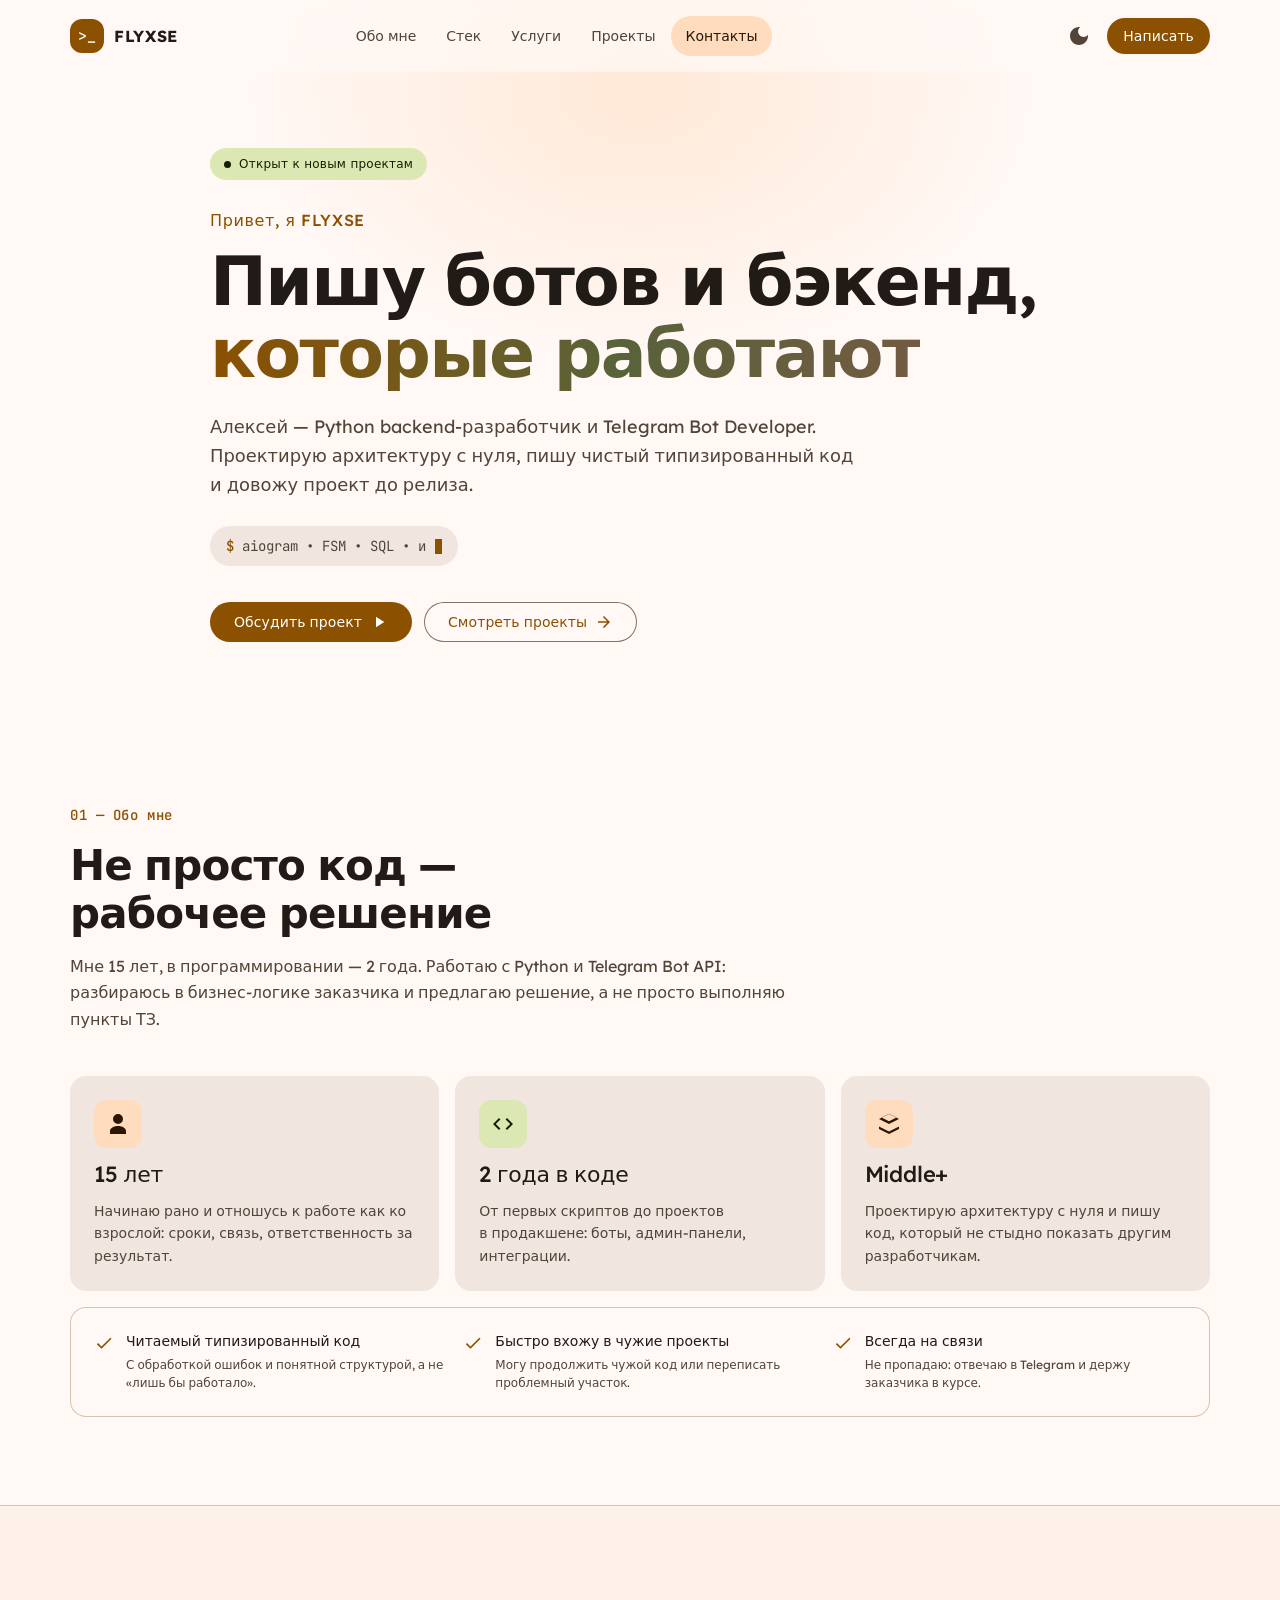
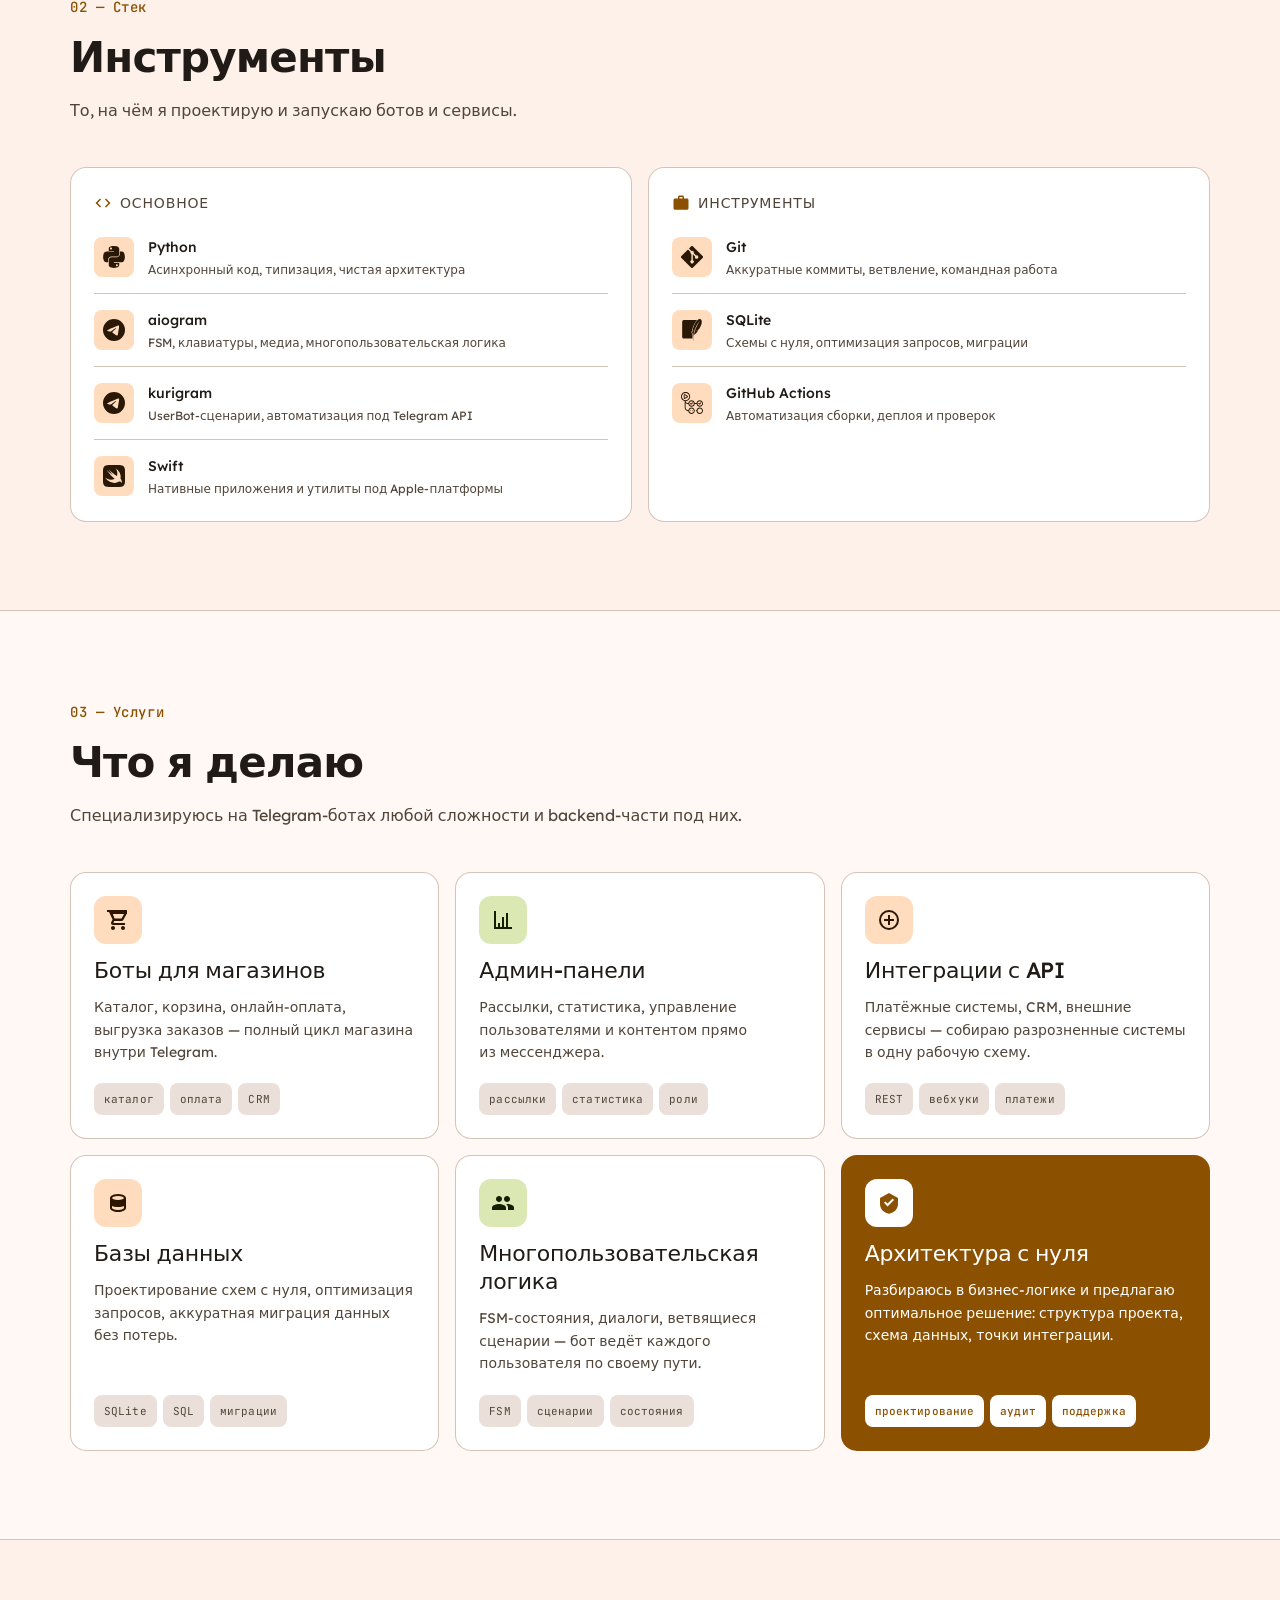
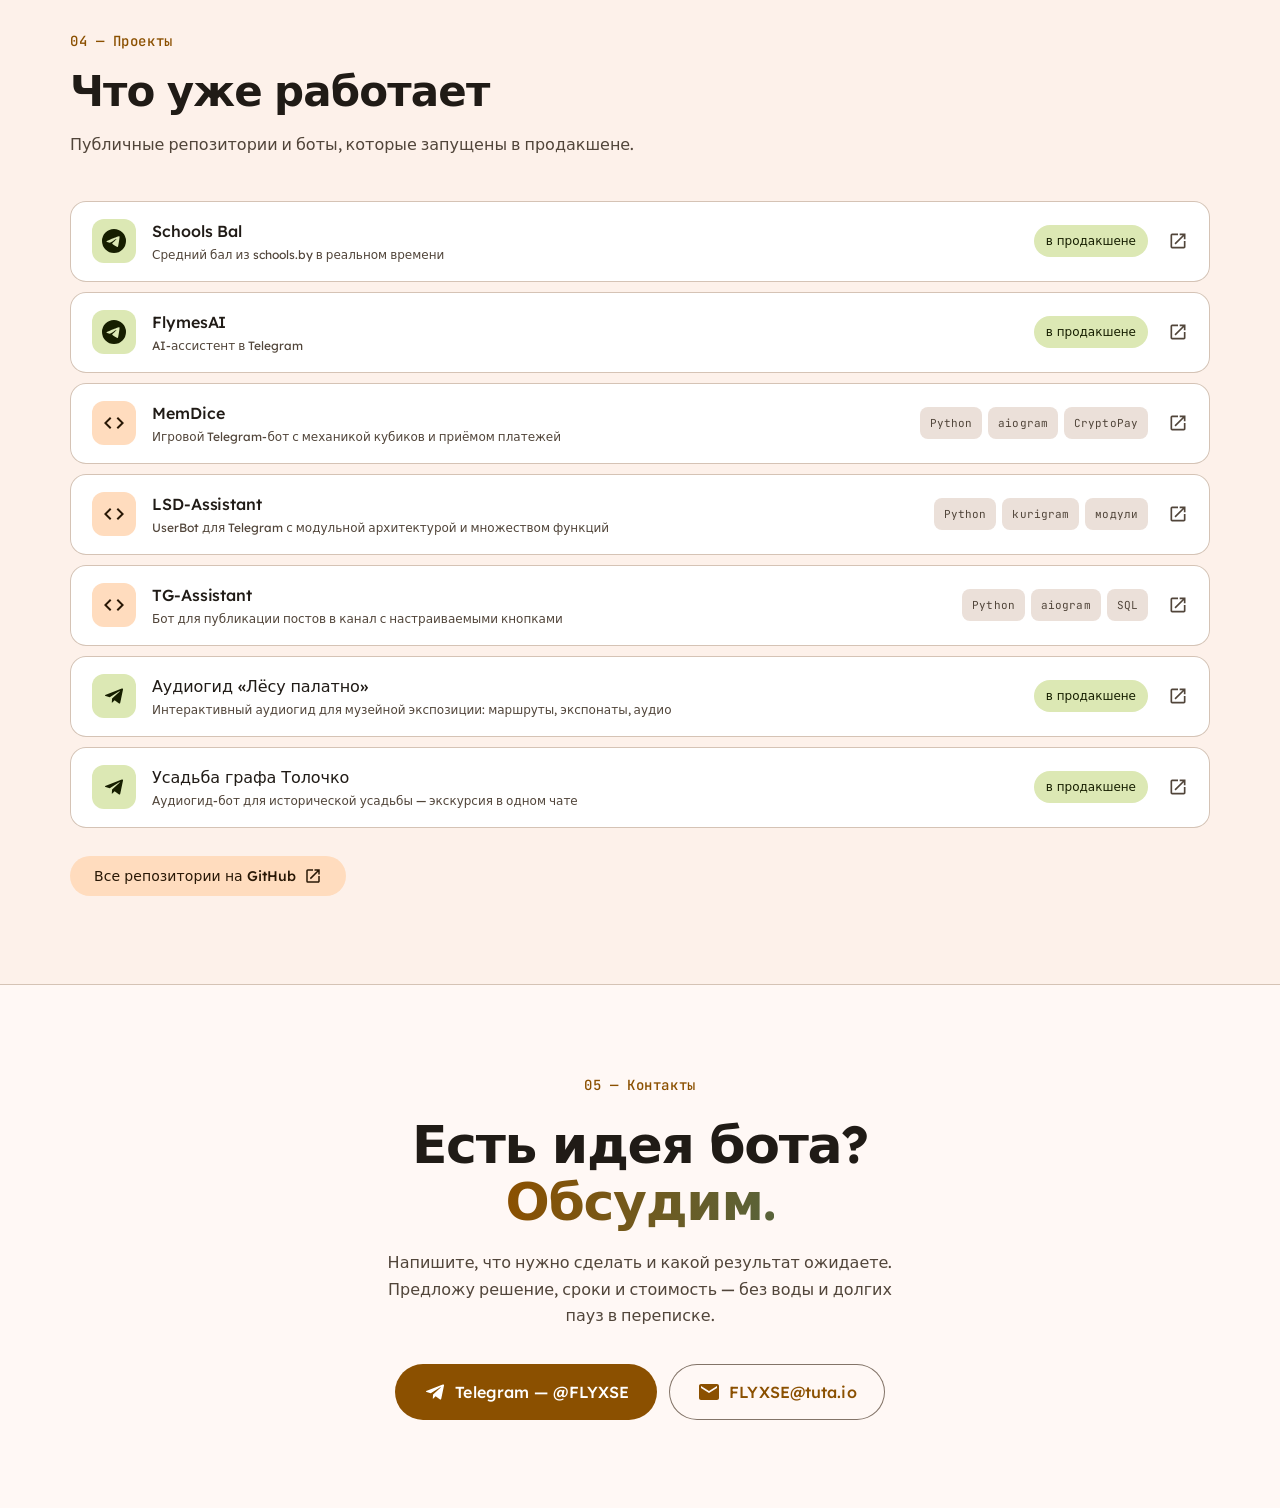
==== commit 38df4aa9: "Clean up layout, add production projects, real brand icons Убрано по правкам: - chip-row с фактами в" ====
--- a/index.html
+++ b/index.html
@@ -124,13 +124,6 @@
             <svg class="icon icon--sm" viewBox="0 0 24 24" aria-hidden="true"><path d="M12 4l-1.41 1.41L16.17 11H4v2h12.17l-5.58 5.59L12 20l8-8z"/></svg>
           </a>
         </div>
-
-        <ul class="chip-row" aria-label="Ключевые факты">
-          <li class="chip"><svg class="icon icon--sm" viewBox="0 0 24 24" aria-hidden="true"><path d="M12 2a7 7 0 0 0-7 7c0 5.25 7 13 7 13s7-7.75 7-13a7 7 0 0 0-7-7zm0 9.5a2.5 2.5 0 1 1 0-5 2.5 2.5 0 0 1 0 5z"/></svg>Беларусь</li>
-          <li class="chip"><svg class="icon icon--sm" viewBox="0 0 24 24" aria-hidden="true"><path d="M9.4 16.6 4.8 12l4.6-4.6L8 6l-6 6 6 6 1.4-1.4zm5.2 0 4.6-4.6-4.6-4.6L16 6l6 6-6 6-1.4-1.4z"/></svg>Python · aiogram</li>
-          <li class="chip"><svg class="icon icon--sm" viewBox="0 0 24 24" aria-hidden="true"><path d="M12 2 2 7l10 5 10-5-10-5zm0 7.24L4.53 5.5 12 1.76l7.47 3.74L12 9.24zM2 17l10 5 10-5v-2.5l-10 5-10-5V17z"/></svg>Middle+</li>
-          <li class="chip"><svg class="icon icon--sm" viewBox="0 0 24 24" aria-hidden="true"><path d="M12 2a10 10 0 1 0 0 20 10 10 0 0 0 0-20zm1 15h-2v-2h2v2zm0-4h-2V7h2v6z"/></svg>2 года в коде</li>
-        </ul>
       </div>
     </section>
 
@@ -207,7 +200,7 @@
             <ul class="stack-list">
               <li class="stack-item">
                 <span class="stack-item__icon" aria-hidden="true">
-                  <svg class="icon" viewBox="0 0 24 24"><path d="M11.9 2c-1 0-1.9.1-2.7.2-.4 0-.7.1-1 .1-.9 0-1.6.2-2.2.5-.6.3-1 .8-1.2 1.4-.2.6-.3 1.3-.2 2 0 .4.1.8.2 1.2v.2c.3 1.4 1 2.7 2 3.7 1 1 2.2 1.7 3.6 2v.6c-1.1.2-2.1.6-2.9 1.2-.9.6-1.5 1.6-1.7 2.7-.1.3-.1.7-.1 1 0 .6.1 1.2.4 1.7.3.6.8 1 1.4 1.3.7.3 1.5.5 2.4.5.9 0 1.8-.2 2.6-.6.8-.4 1.4-1 1.9-1.8.4-.8.7-1.6.8-2.6.1-.7.1-1.5 0-2.2V8.7c0-.3 0-.7-.1-1-.2-1.2-.7-2.3-1.6-3.1C15.4 3 14.2 2.5 13 2.2 12.6 2.1 12.3 2 11.9 2z"/></svg>
+                  <svg class="stack-item__brand" viewBox="0 0 24 24"><path d="M11.858 0c-.978.005-1.913.088-2.736.234C6.7.662 6.26 1.558 6.26 3.21v2.182h5.725v.727H4.111c-1.664 0-3.121 1-3.577 2.903-.526 2.181-.549 3.542 0 5.82.407 1.694 1.379 2.902 3.043 2.902h1.969v-2.616c0-1.89 1.635-3.557 3.576-3.557h5.72c1.591 0 2.862-1.31 2.862-2.91v-5.45c0-1.553-1.309-2.718-2.863-2.977A18 18 0 0 0 11.858 0M8.762 1.755c.591 0 1.074.491 1.074 1.095 0 .601-.483 1.087-1.074 1.087A1.08 1.08 0 0 1 7.688 2.85c0-.604.48-1.095 1.074-1.095m9.656 4.364v2.543c0 1.971-1.671 3.63-3.577 3.63H9.122c-1.566 0-2.862 1.34-2.862 2.91v5.452c0 1.551 1.349 2.464 2.862 2.91 1.813.532 3.55.628 5.72 0 1.44-.418 2.862-1.258 2.862-2.91V18.47h-5.719v-.727h8.582c1.664 0 2.284-1.16 2.862-2.903.598-1.793.573-3.518 0-5.819-.41-1.656-1.196-2.903-2.862-2.903zm-3.216 13.807a1.08 1.08 0 0 1 1.074 1.088c0 .604-.48 1.094-1.074 1.094-.592 0-1.075-.49-1.075-1.094 0-.601.483-1.088 1.075-1.088"/></svg>
                 </span>
                 <div class="stack-item__body">
                   <span class="stack-item__name">Python</span>
@@ -216,7 +209,7 @@
               </li>
               <li class="stack-item">
                 <span class="stack-item__icon" aria-hidden="true">
-                  <svg class="icon" viewBox="0 0 24 24"><path d="M9.78 18.65l.28-4.23 7.68-6.92c.34-.31-.07-.46-.52-.19L7.74 13.3 3.64 12c-.88-.25-.89-.86.2-1.3l15.97-6.16c.73-.33 1.43.18 1.15 1.3l-2.72 12.81c-.19.91-.74 1.13-1.5.71L12.6 16.3l-1.99 1.93c-.23.23-.42.42-.83.42z"/></svg>
+                  <svg class="stack-item__brand" viewBox="0 0 24 24"><path d="M11.944 0A12 12 0 0 0 0 12a12 12 0 0 0 12 12 12 12 0 0 0 12-12A12 12 0 0 0 12 0a12 12 0 0 0-.056 0zm4.962 7.224c.1-.002.321.023.465.14a.506.506 0 0 1 .171.325c.016.093.036.306.02.472-.18 1.898-.962 6.502-1.36 8.627-.168.9-.499 1.201-.82 1.23-.696.065-1.225-.46-1.9-.902-1.056-.693-1.653-1.124-2.678-1.8-1.185-.78-.417-1.21.258-1.91.177-.184 3.247-2.977 3.307-3.23.007-.032.014-.15-.056-.212s-.174-.041-.249-.024c-.106.024-1.793 1.14-5.061 3.345-.48.33-.913.49-1.302.48-.428-.008-1.252-.241-1.865-.44-.752-.245-1.349-.374-1.297-.789.027-.216.325-.437.893-.663 3.498-1.524 5.83-2.529 6.998-3.014 3.332-1.386 4.025-1.627 4.476-1.635z"/></svg>
                 </span>
                 <div class="stack-item__body">
                   <span class="stack-item__name">aiogram</span>
@@ -225,11 +218,20 @@
               </li>
               <li class="stack-item">
                 <span class="stack-item__icon" aria-hidden="true">
-                  <svg class="icon" viewBox="0 0 24 24"><path d="M12 2 3 6.5v11L12 22l9-4.5v-11L12 2zm0 2.2 6.6 3.3L12 10.8 5.4 7.5 12 4.2z"/></svg>
+                  <svg class="stack-item__brand" viewBox="0 0 24 24"><path d="M11.944 0A12 12 0 0 0 0 12a12 12 0 0 0 12 12 12 12 0 0 0 12-12A12 12 0 0 0 12 0a12 12 0 0 0-.056 0zm4.962 7.224c.1-.002.321.023.465.14a.506.506 0 0 1 .171.325c.016.093.036.306.02.472-.18 1.898-.962 6.502-1.36 8.627-.168.9-.499 1.201-.82 1.23-.696.065-1.225-.46-1.9-.902-1.056-.693-1.653-1.124-2.678-1.8-1.185-.78-.417-1.21.258-1.91.177-.184 3.247-2.977 3.307-3.23.007-.032.014-.15-.056-.212s-.174-.041-.249-.024c-.106.024-1.793 1.14-5.061 3.345-.48.33-.913.49-1.302.48-.428-.008-1.252-.241-1.865-.44-.752-.245-1.349-.374-1.297-.789.027-.216.325-.437.893-.663 3.498-1.524 5.83-2.529 6.998-3.014 3.332-1.386 4.025-1.627 4.476-1.635z"/></svg>
                 </span>
                 <div class="stack-item__body">
                   <span class="stack-item__name">kurigram</span>
                   <span class="stack-item__note">UserBot-сценарии, автоматизация под Telegram API</span>
+                </div>
+              </li>
+              <li class="stack-item">
+                <span class="stack-item__icon" aria-hidden="true">
+                  <svg class="stack-item__brand" viewBox="0 0 24 24"><path d="M7.508 0c-.287 0-.573 0-.86.002-.241.002-.483.003-.724.01-.132.003-.263.009-.395.015A9.154 9.154 0 0 0 4.348.15 5.492 5.492 0 0 0 2.85.645 5.04 5.04 0 0 0 .645 2.848c-.245.48-.4.972-.495 1.5-.093.52-.122 1.05-.136 1.576a35.2 35.2 0 0 0-.012.724C0 6.935 0 7.221 0 7.508v8.984c0 .287 0 .575.002.862.002.24.005.481.012.722.014.526.043 1.057.136 1.576.095.528.25 1.02.495 1.5a5.03 5.03 0 0 0 2.205 2.203c.48.244.97.4 1.498.495.52.093 1.05.124 1.576.138.241.007.483.009.724.01.287.002.573.002.86.002h8.984c.287 0 .573 0 .86-.002.241-.001.483-.003.724-.01a10.523 10.523 0 0 0 1.578-.138 5.322 5.322 0 0 0 1.498-.495 5.035 5.035 0 0 0 2.203-2.203c.245-.48.4-.972.495-1.5.093-.52.124-1.05.138-1.576.007-.241.009-.481.01-.722.002-.287.002-.575.002-.862V7.508c0-.287 0-.573-.002-.86a33.662 33.662 0 0 0-.01-.724 10.5 10.5 0 0 0-.138-1.576 5.328 5.328 0 0 0-.495-1.5A5.039 5.039 0 0 0 21.152.645 5.32 5.32 0 0 0 19.654.15a10.493 10.493 0 0 0-1.578-.138 34.98 34.98 0 0 0-.722-.01C17.067 0 16.779 0 16.492 0H7.508zm6.035 3.41c4.114 2.47 6.545 7.162 5.549 11.131-.024.093-.05.181-.076.272l.002.001c2.062 2.538 1.5 5.258 1.236 4.745-1.072-2.086-3.066-1.568-4.088-1.043a6.803 6.803 0 0 1-.281.158l-.02.012-.002.002c-2.115 1.123-4.957 1.205-7.812-.022a12.568 12.568 0 0 1-5.64-4.838c.649.48 1.35.902 2.097 1.252 3.019 1.414 6.051 1.311 8.197-.002C9.651 12.73 7.101 9.67 5.146 7.191a10.628 10.628 0 0 1-1.005-1.384c2.34 2.142 6.038 4.83 7.365 5.576C8.69 8.408 6.208 4.743 6.324 4.86c4.436 4.47 8.528 6.996 8.528 6.996.154.085.27.154.36.213.085-.215.16-.437.224-.668.708-2.588-.09-5.548-1.893-7.992z"/></svg>
+                </span>
+                <div class="stack-item__body">
+                  <span class="stack-item__name">Swift</span>
+                  <span class="stack-item__note">Нативные приложения и утилиты под Apple-платформы</span>
                 </div>
               </li>
             </ul>
@@ -243,7 +245,7 @@
             <ul class="stack-list">
               <li class="stack-item">
                 <span class="stack-item__icon" aria-hidden="true">
-                  <svg class="icon" viewBox="0 0 24 24"><path d="M21.6 8.2 15.8 2.4 13.1 5.1l1.6 1.6-2.4 2.4-1.6-1.6L8.2 10 6.6 8.4 3.9 11.1l5.8 5.8 2.7-2.7-1.6-1.6 2.4-2.4 1.6 1.6 2.5-2.5-1.6-1.6L21.6 8.2z"/></svg>
+                  <svg class="stack-item__brand" viewBox="0 0 24 24"><path d="M13.09 23.549a1.54 1.54 0 0 1-2.18 0L.451 13.089a1.54 1.54 0 0 1 0-2.179l7.191-7.19 2.733 2.733a1.85 1.85 0 0 0 .964 2.326v6.66a1.849 1.849 0 1 0 1.54 0V8.957l2.508 2.508a1.85 1.85 0 1 0 1.09-1.09l-2.634-2.634a1.85 1.85 0 0 0-2.378-2.377L8.73 2.63 10.91.451a1.54 1.54 0 0 1 2.179 0l10.459 10.46a1.54 1.54 0 0 1 0 2.179z"/></svg>
                 </span>
                 <div class="stack-item__body">
                   <span class="stack-item__name">Git</span>
@@ -252,16 +254,16 @@
               </li>
               <li class="stack-item">
                 <span class="stack-item__icon" aria-hidden="true">
-                  <svg class="icon" viewBox="0 0 24 24"><path d="M12 3C7.58 3 4 4.79 4 7v10c0 2.21 3.58 4 8 4s8-1.79 8-4V7c0-2.21-3.58-4-8-4zm0 2c3.87 0 6 1.28 6 2s-2.13 2-6 2-6-1.28-6-2 2.13-2 6-2zm6 12c0 .72-2.13 2-6 2s-6-1.28-6-2v-2.06c1.44.68 3.55 1.06 6 1.06s4.56-.38 6-1.06V17z"/></svg>
-                </span>
-                <div class="stack-item__body">
-                  <span class="stack-item__name">SQL</span>
+                  <svg class="stack-item__brand" viewBox="0 0 24 24"><path d="M21.678.521c-1.032-.92-2.28-.55-3.513.544a8.71 8.71 0 0 0-.547.535c-2.109 2.237-4.066 6.38-4.674 9.544.237.48.422 1.093.544 1.561a13.044 13.044 0 0 1 .164.703s-.019-.071-.096-.296l-.05-.146a1.689 1.689 0 0 0-.033-.08c-.138-.32-.518-.995-.686-1.289-.143.423-.27.818-.376 1.176.484.884.778 2.4.778 2.4s-.025-.099-.147-.442c-.107-.303-.644-1.244-.772-1.464-.217.804-.304 1.346-.226 1.478.152.256.296.698.422 1.186.286 1.1.485 2.44.485 2.44l.017.224a22.41 22.41 0 0 0 .056 2.748c.095 1.146.273 2.13.5 2.657l.155-.084c-.334-1.038-.47-2.399-.41-3.967.09-2.398.642-5.29 1.661-8.304 1.723-4.55 4.113-8.201 6.3-9.945-1.993 1.8-4.692 7.63-5.5 9.788-.904 2.416-1.545 4.684-1.931 6.857.666-2.037 2.821-2.912 2.821-2.912s1.057-1.304 2.292-3.166c-.74.169-1.955.458-2.362.629-.6.251-.762.337-.762.337s1.945-1.184 3.613-1.72C21.695 7.9 24.195 2.767 21.678.521m-18.573.543A1.842 1.842 0 0 0 1.27 2.9v16.608a1.84 1.84 0 0 0 1.835 1.834h9.418a22.953 22.953 0 0 1-.052-2.707c-.006-.062-.011-.141-.016-.2a27.01 27.01 0 0 0-.473-2.378c-.121-.47-.275-.898-.369-1.057-.116-.197-.098-.31-.097-.432 0-.12.015-.245.037-.386a9.98 9.98 0 0 1 .234-1.045l.217-.028c-.017-.035-.014-.065-.031-.097l-.041-.381a32.8 32.8 0 0 1 .382-1.194l.2-.019c-.008-.016-.01-.038-.018-.053l-.043-.316c.63-3.28 2.587-7.443 4.8-9.791.066-.069.133-.128.198-.194Z"/></svg>
+                </span>
+                <div class="stack-item__body">
+                  <span class="stack-item__name">SQLite</span>
                   <span class="stack-item__note">Схемы с нуля, оптимизация запросов, миграции</span>
                 </div>
               </li>
               <li class="stack-item">
                 <span class="stack-item__icon" aria-hidden="true">
-                  <svg class="icon" viewBox="0 0 24 24"><path d="M12 2a10 10 0 1 0 0 20 10 10 0 0 0 0-20zm0 2c.7 0 1.6 1.6 2 4.2-.6-.1-1.3-.2-2-.2s-1.4.1-2 .2C10.4 5.6 11.3 4 12 4zM6.3 7.6c.7-.4 2.3 0 4.3 1-.9 1.5-1.6 3.2-2 5.1-2.4-.5-3.6-1.7-3.8-2.7-.1-.6.3-1.1 1.5-1.4zm11.4 0c1.2.3 1.6.8 1.5 1.4-.2 1-1.4 2.2-3.8 2.7-.4-1.9-1.1-3.6-2-5.1 2-1 3.6-1.4 4.3-1zM12 10.4c.6 0 1.2.1 1.8.2.3 1.5.3 3 0 4.5-.6.1-1.2.2-1.8.2s-1.2-.1-1.8-.2c-.3-1.5-.3-3 0-4.5.6-.1 1.2-.2 1.8-.2zm-2.5 10c-.7 0-1.6-.1-2.4-.2.6-1.2 1.4-2.3 2.3-3.2.4 1 .9 1.9 1.5 2.8-.4.4-.9.6-1.4.6zm5 0c-.5 0-1-.2-1.4-.6.6-.9 1.1-1.8 1.5-2.8.9.9 1.7 2 2.3 3.2-.8.1-1.7.2-2.4.2z"/></svg>
+                  <svg class="stack-item__brand" viewBox="0 0 24 24"><path d="M10.984 13.836a.5.5 0 0 1-.353-.146l-.745-.743a.5.5 0 1 1 .706-.708l.392.391 1.181-1.18a.5.5 0 0 1 .708.707l-1.535 1.533a.504.504 0 0 1-.354.146zm9.353-.147l1.534-1.532a.5.5 0 0 0-.707-.707l-1.181 1.18-.392-.391a.5.5 0 1 0-.706.708l.746.743a.497.497 0 0 0 .706-.001zM4.527 7.452l2.557-1.585A1 1 0 0 0 7.09 4.17L4.533 2.56A1 1 0 0 0 3 3.406v3.196a1.001 1.001 0 0 0 1.527.85zm2.03-2.436L4 6.602V3.406l2.557 1.61zM24 12.5c0 1.93-1.57 3.5-3.5 3.5a3.503 3.503 0 0 1-3.46-3h-2.08a3.503 3.503 0 0 1-3.46 3 3.502 3.502 0 0 1-3.46-3h-.558c-.972 0-1.85-.399-2.482-1.042V17c0 1.654 1.346 3 3 3h.04c.244-1.693 1.7-3 3.46-3 1.93 0 3.5 1.57 3.5 3.5S13.43 24 11.5 24a3.502 3.502 0 0 1-3.46-3H8c-2.206 0-4-1.794-4-4V9.899A5.008 5.008 0 0 1 0 5c0-2.757 2.243-5 5-5s5 2.243 5 5a5.005 5.005 0 0 1-4.952 4.998A2.482 2.482 0 0 0 7.482 12h.558c.244-1.693 1.7-3 3.46-3a3.502 3.502 0 0 1 3.46 3h2.08a3.503 3.503 0 0 1 3.46-3c1.93 0 3.5 1.57 3.5 3.5zm-15 8c0 1.378 1.122 2.5 2.5 2.5s2.5-1.122 2.5-2.5-1.122-2.5-2.5-2.5S9 19.122 9 20.5zM5 9c2.206 0 4-1.794 4-4S7.206 1 5 1 1 2.794 1 5s1.794 4 4 4zm9 3.5c0-1.378-1.122-2.5-2.5-2.5S9 11.122 9 12.5s1.122 2.5 2.5 2.5 2.5-1.122 2.5-2.5zm9 0c0-1.378-1.122-2.5-2.5-2.5S18 11.122 18 12.5s1.122 2.5 2.5 2.5 2.5-1.122 2.5-2.5zm-13 8a.5.5 0 1 0 1 0 .5.5 0 0 0-1 0zm2 0a.5.5 0 1 0 1 0 .5.5 0 0 0-1 0zm12 0c0 1.93-1.57 3.5-3.5 3.5a3.503 3.503 0 0 1-3.46-3.002c-.007.001-.013.005-.021.005l-.506.017h-.017a.5.5 0 0 1-.016-.999l.506-.017c.018-.002.035.006.052.007A3.503 3.503 0 0 1 20.5 17c1.93 0 3.5 1.57 3.5 3.5zm-1 0c0-1.378-1.122-2.5-2.5-2.5S18 19.122 18 20.5s1.122 2.5 2.5 2.5 2.5-1.122 2.5-2.5z"/></svg>
                 </span>
                 <div class="stack-item__body">
                   <span class="stack-item__name">GitHub Actions</span>
@@ -363,6 +365,42 @@
         </div>
 
         <ul class="project-list">
+          <li class="reveal">
+            <a class="project" href="https://t.me/Schools_bal_bot" target="_blank" rel="noopener">
+              <span class="project__lead">
+                <span class="project__badge project__badge--live" aria-hidden="true">
+                  <svg class="icon" viewBox="0 0 24 24"><path d="M11.944 0A12 12 0 0 0 0 12a12 12 0 0 0 12 12 12 12 0 0 0 12-12A12 12 0 0 0 12 0a12 12 0 0 0-.056 0zm4.962 7.224c.1-.002.321.023.465.14a.506.506 0 0 1 .171.325c.016.093.036.306.02.472-.18 1.898-.962 6.502-1.36 8.627-.168.9-.499 1.201-.82 1.23-.696.065-1.225-.46-1.9-.902-1.056-.693-1.653-1.124-2.678-1.8-1.185-.78-.417-1.21.258-1.91.177-.184 3.247-2.977 3.307-3.23.007-.032.014-.15-.056-.212s-.174-.041-.249-.024c-.106.024-1.793 1.14-5.061 3.345-.48.33-.913.49-1.302.48-.428-.008-1.252-.241-1.865-.44-.752-.245-1.349-.374-1.297-.789.027-.216.325-.437.893-.663 3.498-1.524 5.83-2.529 6.998-3.014 3.332-1.386 4.025-1.627 4.476-1.635z"/></svg>
+                </span>
+                <span class="project__title-wrap">
+                  <span class="project__title">Schools Bal</span>
+                  <span class="project__desc">Средний бал из schools.by в реальном времени</span>
+                </span>
+              </span>
+              <span class="project__meta">
+                <span class="status-pill status-pill--live">в продакшене</span>
+              </span>
+              <svg class="icon project__go" viewBox="0 0 24 24" aria-hidden="true"><path d="M19 19H5V5h7V3H5a2 2 0 0 0-2 2v14a2 2 0 0 0 2 2h14c1.1 0 2-.9 2-2v-7h-2v7zM14 3v2h3.59l-9.83 9.83 1.41 1.41L19 6.41V10h2V3h-7z"/></svg>
+            </a>
+          </li>
+
+          <li class="reveal">
+            <a class="project" href="https://t.me/FlymesAI" target="_blank" rel="noopener">
+              <span class="project__lead">
+                <span class="project__badge project__badge--live" aria-hidden="true">
+                  <svg class="icon" viewBox="0 0 24 24"><path d="M11.944 0A12 12 0 0 0 0 12a12 12 0 0 0 12 12 12 12 0 0 0 12-12A12 12 0 0 0 12 0a12 12 0 0 0-.056 0zm4.962 7.224c.1-.002.321.023.465.14a.506.506 0 0 1 .171.325c.016.093.036.306.02.472-.18 1.898-.962 6.502-1.36 8.627-.168.9-.499 1.201-.82 1.23-.696.065-1.225-.46-1.9-.902-1.056-.693-1.653-1.124-2.678-1.8-1.185-.78-.417-1.21.258-1.91.177-.184 3.247-2.977 3.307-3.23.007-.032.014-.15-.056-.212s-.174-.041-.249-.024c-.106.024-1.793 1.14-5.061 3.345-.48.33-.913.49-1.302.48-.428-.008-1.252-.241-1.865-.44-.752-.245-1.349-.374-1.297-.789.027-.216.325-.437.893-.663 3.498-1.524 5.83-2.529 6.998-3.014 3.332-1.386 4.025-1.627 4.476-1.635z"/></svg>
+                </span>
+                <span class="project__title-wrap">
+                  <span class="project__title">FlymesAI</span>
+                  <span class="project__desc">AI-ассистент в Telegram</span>
+                </span>
+              </span>
+              <span class="project__meta">
+                <span class="status-pill status-pill--live">в продакшене</span>
+              </span>
+              <svg class="icon project__go" viewBox="0 0 24 24" aria-hidden="true"><path d="M19 19H5V5h7V3H5a2 2 0 0 0-2 2v14a2 2 0 0 0 2 2h14c1.1 0 2-.9 2-2v-7h-2v7zM14 3v2h3.59l-9.83 9.83 1.41 1.41L19 6.41V10h2V3h-7z"/></svg>
+            </a>
+          </li>
+
           <li class="reveal">
             <a class="project" href="https://github.com/FLYXSE/MemDice" target="_blank" rel="noopener">
               <span class="project__lead">
@@ -483,55 +521,9 @@
             FLYXSE@tuta.io
           </a>
         </div>
-
-        <ul class="contact__links reveal">
-          <li>
-            <a class="contact-link" href="https://github.com/FLYXSE" target="_blank" rel="noopener">
-              <svg class="icon" viewBox="0 0 24 24" aria-hidden="true"><path d="M12 2a10 10 0 0 0-3.16 19.49c.5.09.68-.22.68-.48v-1.7c-2.78.6-3.37-1.34-3.37-1.34-.45-1.16-1.11-1.47-1.11-1.47-.91-.62.07-.61.07-.61 1 .07 1.53 1.03 1.53 1.03.9 1.53 2.34 1.09 2.91.83.09-.65.35-1.09.63-1.34-2.22-.25-4.56-1.11-4.56-4.94 0-1.09.39-1.98 1.03-2.68-.1-.25-.45-1.27.1-2.65 0 0 .83-.27 2.75 1.02a9.5 9.5 0 0 1 5 0c1.91-1.29 2.75-1.02 2.75-1.02.55 1.38.2 2.4.1 2.65.64.7 1.03 1.59 1.03 2.68 0 3.84-2.34 4.69-4.57 4.94.36.31.68.92.68 1.86v2.76c0 .27.18.58.69.48A10 10 0 0 0 12 2z"/></svg>
-              <span><strong>GitHub</strong><small>FLYXSE</small></span>
-            </a>
-          </li>
-          <li>
-            <a class="contact-link" href="https://kwork.ru/user/flyxse" target="_blank" rel="noopener">
-              <svg class="icon" viewBox="0 0 24 24" aria-hidden="true"><path d="M20 6h-4V4c0-1.11-.89-2-2-2h-4c-1.11 0-2 .89-2 2v2H4c-1.11 0-2 .89-2 2v11c0 1.11.89 2 2 2h16c1.11 0 2-.89 2-2V8c0-1.11-.89-2-2-2zm-10-2h4v2h-4V4z"/></svg>
-              <span><strong>Kwork</strong><small>user/flyxse</small></span>
-            </a>
-          </li>
-          <li>
-            <a class="contact-link" href="https://github.com/FLYXSE/resume" target="_blank" rel="noopener">
-              <svg class="icon" viewBox="0 0 24 24" aria-hidden="true"><path d="M14 2H6a2 2 0 0 0-2 2v16a2 2 0 0 0 2 2h12a2 2 0 0 0 2-2V8l-6-6zm-1 7V3.5L18.5 9H13z"/></svg>
-              <span><strong>Резюме</strong><small>repos / resume</small></span>
-            </a>
-          </li>
-        </ul>
       </div>
     </section>
   </main>
-
-  <!-- ══════════════ FOOTER ══════════════ -->
-  <footer class="footer">
-    <div class="wrap footer__inner">
-      <div class="footer__brand">
-        <span class="brand__mark" aria-hidden="true">&gt;_</span>
-        <div>
-          <span class="footer__name">FLYXSE</span>
-          <span class="footer__role">Telegram Bot &amp; Python Backend Developer</span>
-        </div>
-      </div>
-      <nav class="footer__nav" aria-label="Навигация в подвале">
-        <a href="#about">Обо мне</a>
-        <a href="#stack">Стек</a>
-        <a href="#services">Услуги</a>
-        <a href="#projects">Проекты</a>
-        <a href="#contact">Контакты</a>
-      </nav>
-      <p class="footer__note">© <span id="year">2026</span> FLYXSE · Беларусь · Сделано с&nbsp;Material&nbsp;3</p>
-    </div>
-  </footer>
-
-  <a class="fab" href="https://t.me/FLYXSE" target="_blank" rel="noopener" aria-label="Написать в Telegram">
-    <svg class="icon" viewBox="0 0 24 24" aria-hidden="true"><path d="M9.78 18.65l.28-4.23 7.68-6.92c.34-.31-.07-.46-.52-.19L7.74 13.3 3.64 12c-.88-.25-.89-.86.2-1.3l15.97-6.16c.73-.33 1.43.18 1.15 1.3l-2.72 12.81c-.19.91-.74 1.13-1.5.71L12.6 16.3l-1.99 1.93c-.23.23-.42.42-.83.42z"/></svg>
-  </a>
 
   <script src="app.js" defer></script>
 </body>
--- a/styles.css
+++ b/styles.css
@@ -468,26 +468,6 @@
   margin-top: 36px;
 }
 
-.chip-row {
-  display: flex;
-  flex-wrap: wrap;
-  gap: 8px;
-  margin-top: 40px;
-}
-.chip {
-  display: inline-flex;
-  align-items: center;
-  gap: 7px;
-  height: 34px;
-  padding-inline: 14px;
-  border-radius: var(--md-sys-shape-corner-small);
-  background: var(--md-sys-color-surface-container);
-  color: var(--md-sys-color-on-surface-variant);
-  font-size: var(--md-sys-typescale-label-large-size);
-  font-weight: var(--md-sys-typescale-weight-medium);
-}
-.chip .icon { width: 15px; height: 15px; color: var(--md-sys-color-primary); }
-
 /* ---------------------------------------------------------------- sections */
 .section {
   padding-block: var(--layout-section-space);
@@ -656,6 +636,13 @@
   color: var(--md-sys-color-on-secondary-container);
   flex: none;
 }
+/* брендовые иконки из simple-icons: монохром, наследуют цвет M3-роли */
+.stack-item__brand {
+  width: 22px;
+  height: 22px;
+  fill: currentColor;
+  flex: none;
+}
 .stack-item__body { display: flex; flex-direction: column; gap: 2px; min-width: 0; }
 .stack-item__name {
   font-size: var(--md-sys-typescale-title-small-size);
@@ -827,117 +814,6 @@
   margin-top: 36px;
 }
 
-.contact__links {
-  display: grid;
-  grid-template-columns: repeat(3, minmax(0, 1fr));
-  gap: 12px;
-  width: 100%;
-  margin-top: 40px;
-}
-.contact-link {
-  display: flex;
-  align-items: center;
-  gap: 12px;
-  padding: 16px 18px;
-  border-radius: var(--md-sys-shape-corner-large);
-  background: var(--md-sys-color-surface-container);
-  text-align: left;
-  transition: background-color var(--md-sys-motion-duration-short4) var(--md-sys-motion-easing-standard),
-              box-shadow var(--md-sys-motion-duration-short4) var(--md-sys-motion-easing-standard);
-}
-.contact-link:hover {
-  background: var(--md-sys-color-surface-container-high);
-  box-shadow: var(--md-sys-elevation-level1);
-}
-.contact-link .icon { color: var(--md-sys-color-primary); }
-.contact-link span { display: flex; flex-direction: column; gap: 1px; min-width: 0; }
-.contact-link strong {
-  font-size: var(--md-sys-typescale-title-small-size);
-  font-weight: var(--md-sys-typescale-weight-medium);
-}
-.contact-link small {
-  font-size: var(--md-sys-typescale-body-small-size);
-  color: var(--md-sys-color-on-surface-variant);
-  overflow: hidden;
-  text-overflow: ellipsis;
-  white-space: nowrap;
-}
-
-/* ---------------------------------------------------------------- footer */
-.footer {
-  border-top: 1px solid var(--md-sys-color-outline-variant);
-  background: var(--md-sys-color-surface-container-low);
-  padding-block: 40px;
-}
-.footer__inner {
-  display: flex;
-  flex-wrap: wrap;
-  align-items: center;
-  gap: 24px;
-}
-.footer__brand { display: flex; align-items: center; gap: 12px; }
-.footer__brand .brand__mark { width: 32px; height: 32px; font-size: 14px; }
-.footer__name {
-  display: block;
-  font-size: var(--md-sys-typescale-title-small-size);
-  font-weight: var(--md-sys-typescale-weight-bold);
-  letter-spacing: .06em;
-}
-.footer__role {
-  display: block;
-  font-size: var(--md-sys-typescale-body-small-size);
-  color: var(--md-sys-color-on-surface-variant);
-}
-.footer__nav {
-  display: flex;
-  flex-wrap: wrap;
-  gap: 4px 8px;
-  margin-inline: auto;
-}
-.footer__nav a {
-  padding: 6px 12px;
-  border-radius: var(--md-sys-shape-corner-full);
-  font-size: var(--md-sys-typescale-label-large-size);
-  color: var(--md-sys-color-on-surface-variant);
-  transition: background-color var(--md-sys-motion-duration-short4) var(--md-sys-motion-easing-standard);
-}
-.footer__nav a:hover {
-  background: color-mix(in srgb, var(--md-sys-color-on-surface) 8%, transparent);
-  color: var(--md-sys-color-on-surface);
-}
-.footer__note {
-  font-size: var(--md-sys-typescale-body-small-size);
-  color: var(--md-sys-color-on-surface-variant);
-}
-
-/* ---------------------------------------------------------------- FAB */
-.fab {
-  position: fixed;
-  right: 20px;
-  bottom: 20px;
-  z-index: 80;
-  display: grid;
-  place-items: center;
-  width: 56px;
-  height: 56px;
-  border-radius: var(--md-sys-shape-corner-large);
-  background: var(--md-sys-color-primary-container);
-  color: var(--md-sys-color-on-primary-container);
-  box-shadow: var(--md-sys-elevation-level3);
-  opacity: 0;
-  transform: translateY(16px) scale(.9);
-  pointer-events: none;
-  transition: opacity var(--md-sys-motion-duration-medium1) var(--md-sys-motion-easing-standard),
-              transform var(--md-sys-motion-duration-medium1) var(--md-sys-motion-easing-emphasized),
-              box-shadow var(--md-sys-motion-duration-short4) var(--md-sys-motion-easing-standard);
-}
-.fab.is-visible {
-  opacity: 1;
-  transform: translateY(0) scale(1);
-  pointer-events: auto;
-}
-.fab:hover { box-shadow: var(--md-sys-elevation-level4); }
-.fab .icon { width: 26px; height: 26px; }
 
 /* ---------------------------------------------------------------- reveal */
 .reveal {
@@ -977,10 +853,6 @@
     justify-content: flex-start;
     padding-left: 60px;
   }
-  .contact__links { grid-template-columns: 1fr; }
-  .footer__inner { flex-direction: column; align-items: flex-start; }
-  .footer__nav { margin-inline: 0; }
-  .fab { right: 16px; bottom: 16px; }
 }
 
 @media (max-width: 560px) {
@@ -988,8 +860,7 @@
   .service-grid { grid-template-columns: 1fr; }
   .hero__cta { width: 100%; }
   .hero__cta .btn { flex: 1 1 100%; }
-  .chip-row { gap: 6px; }
   .project__lead { align-items: flex-start; }
   .project__meta { padding-left: 0; }
   .hero__typing { font-size: 12px; }
-}+}
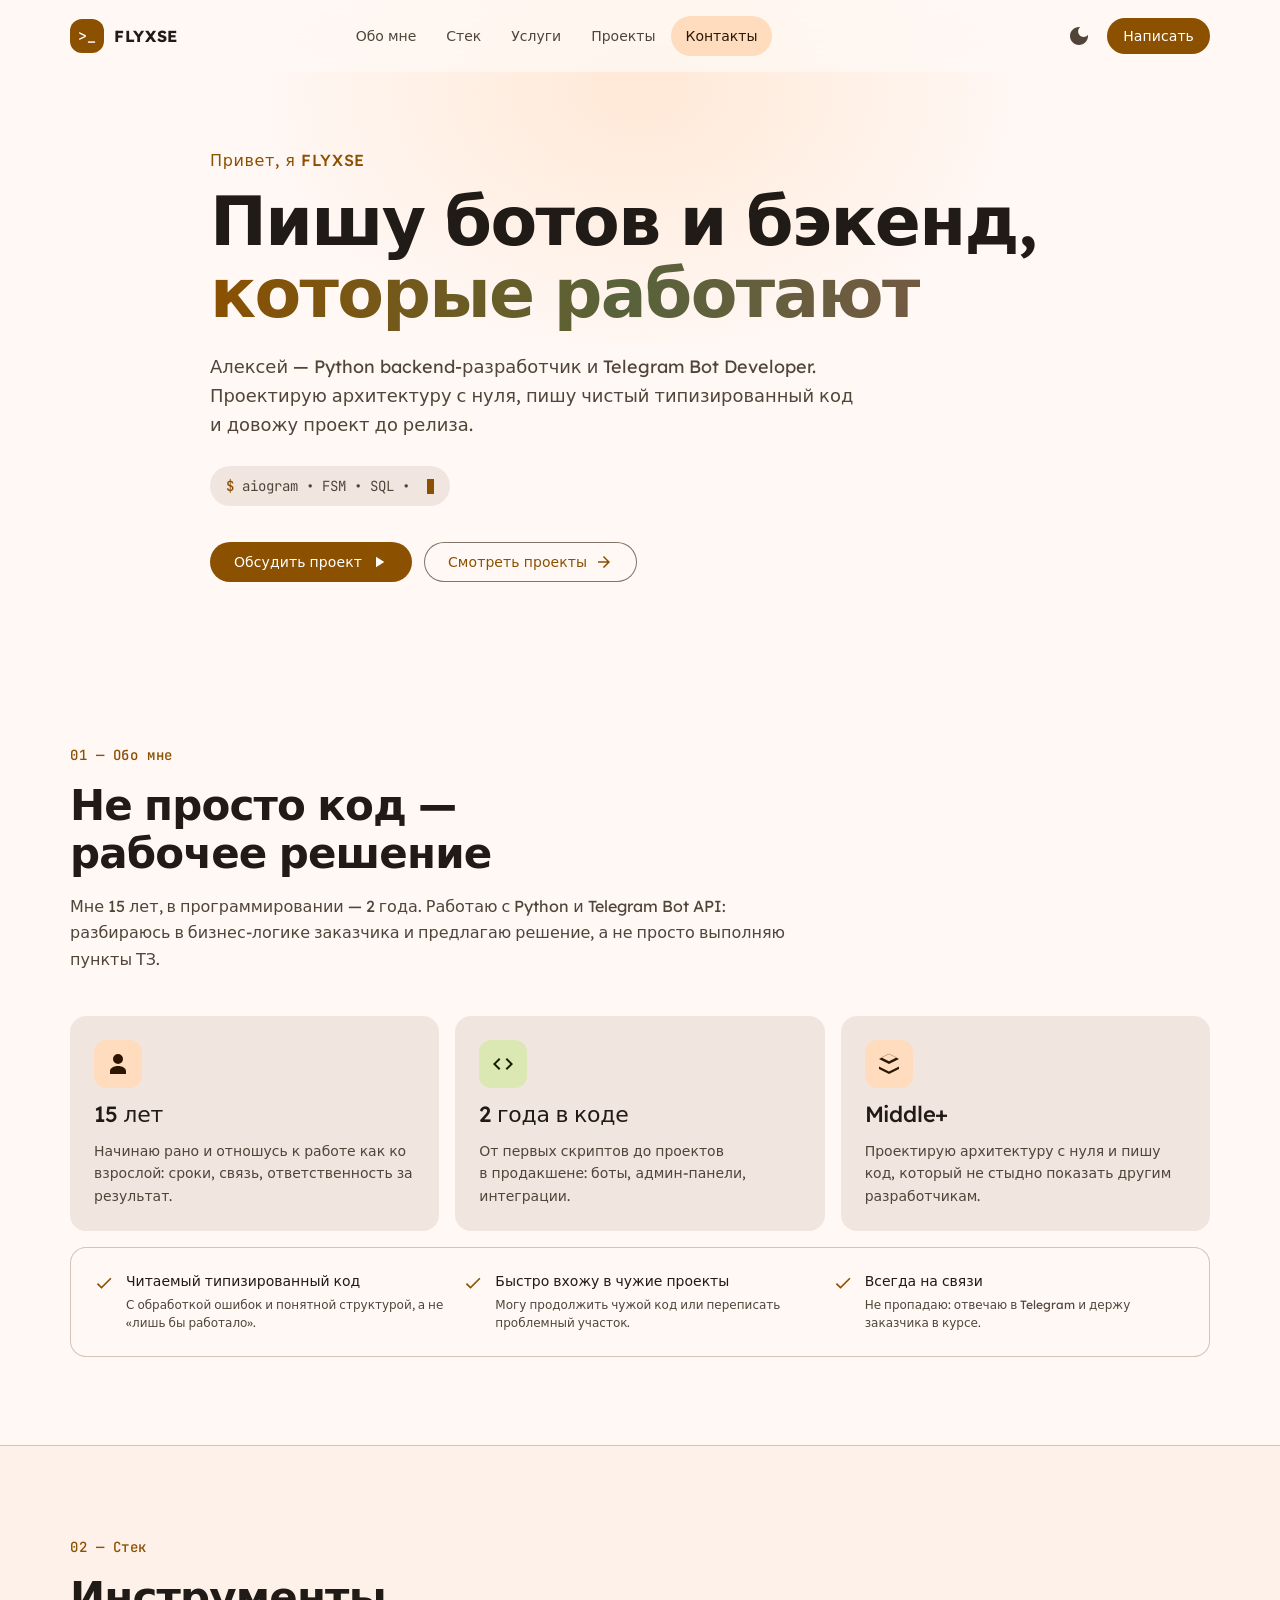
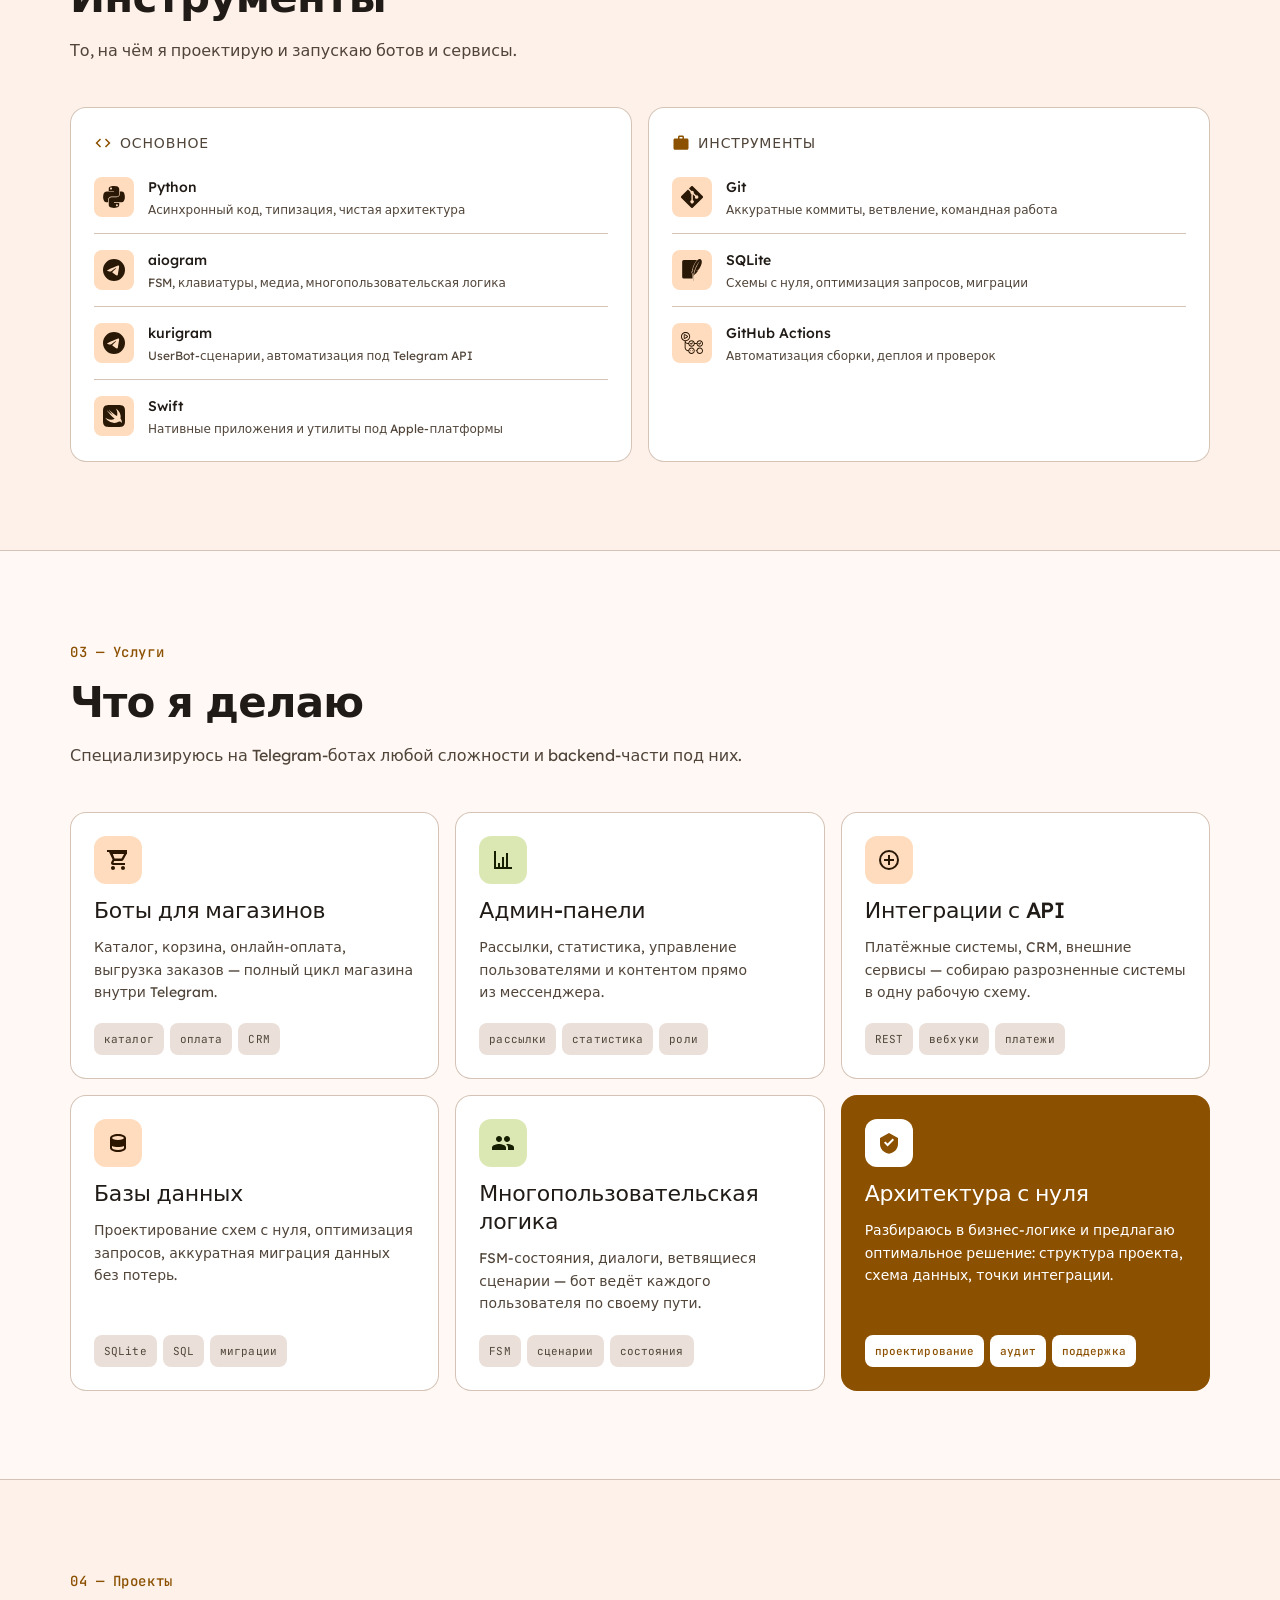
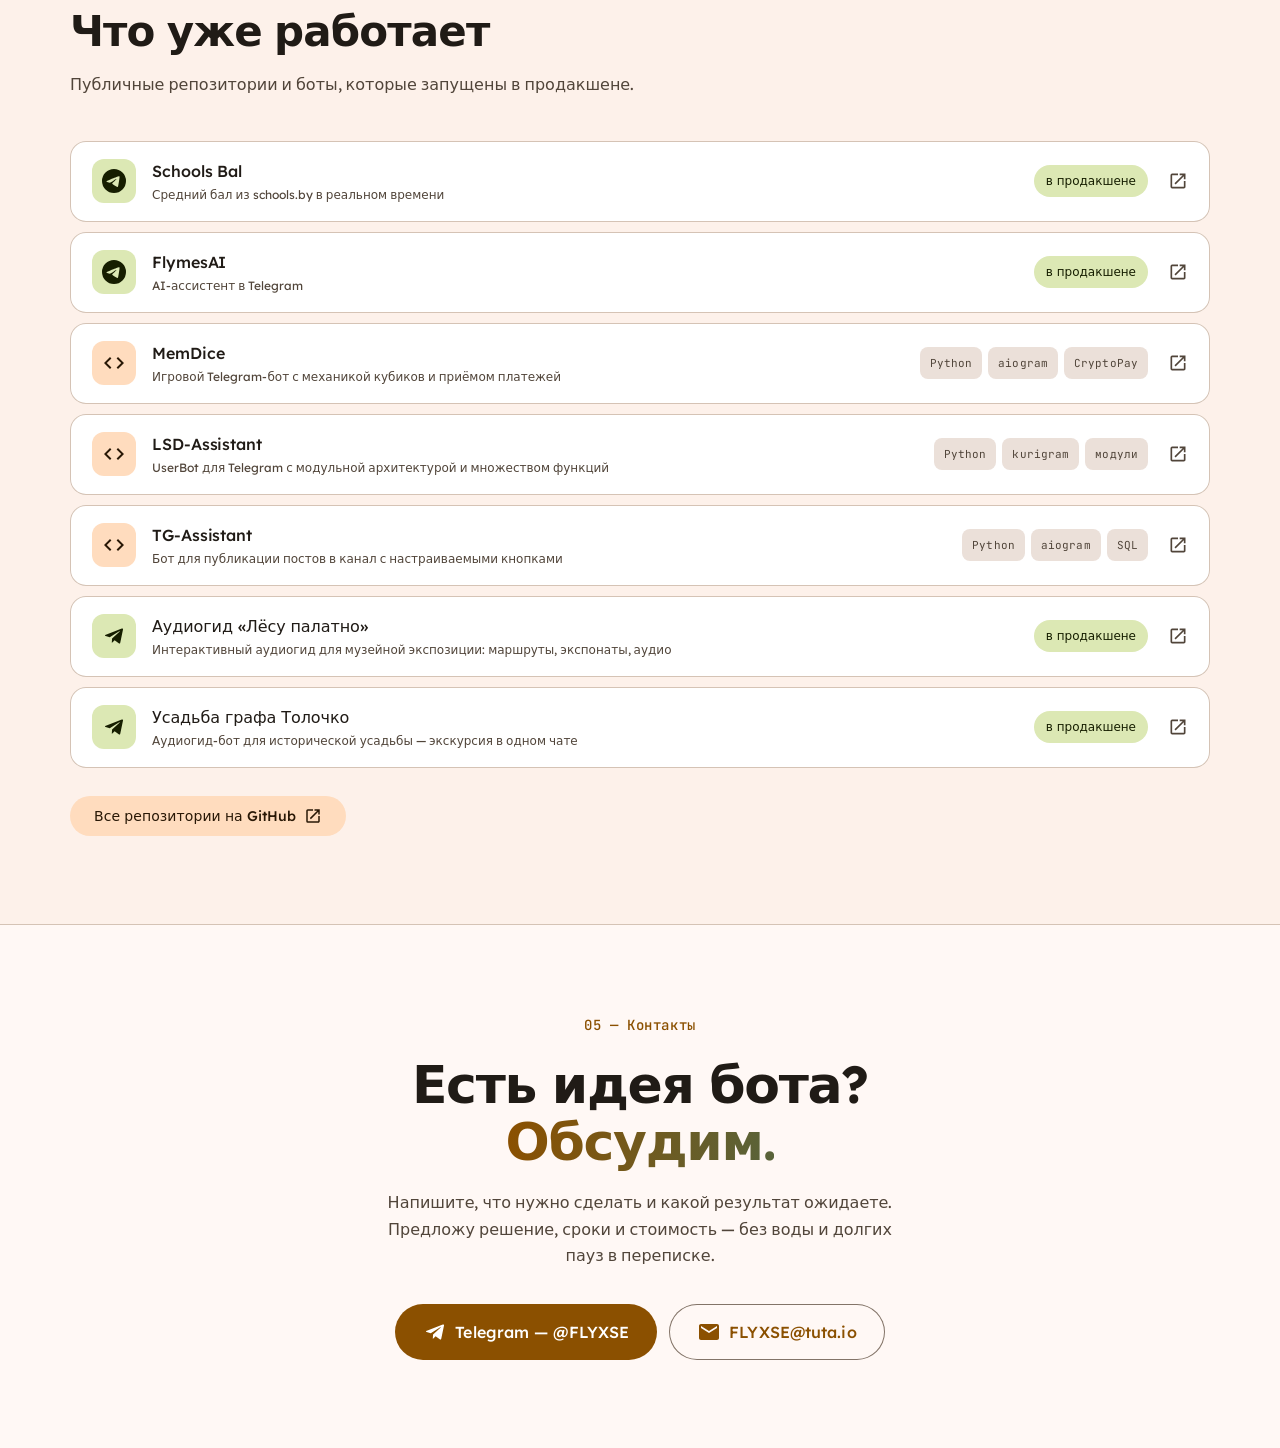
==== commit fa8048eb: "Remove "open to projects" status chip from hero Убрана плашка «Открыт к новым проектам» со светящейс" ====
--- a/index.html
+++ b/index.html
@@ -91,11 +91,6 @@
       <div class="hero__glow" aria-hidden="true"></div>
       <div class="wrap hero__inner">
 
-        <div class="hero__chip">
-          <span class="status-dot" aria-hidden="true"></span>
-          <span>Открыт к&nbsp;новым проектам</span>
-        </div>
-
         <p class="hero__kicker">Привет, я&nbsp;FLYXSE</p>
 
         <h1 class="hero__title" id="hero-title">
--- a/styles.css
+++ b/styles.css
@@ -371,34 +371,6 @@
   flex-direction: column;
   align-items: flex-start;
   max-width: 900px;
-}
-
-.hero__chip {
-  display: inline-flex;
-  align-items: center;
-  gap: 8px;
-  height: 32px;
-  padding-inline: 14px;
-  margin-bottom: 28px;
-  border-radius: var(--md-sys-shape-corner-full);
-  background: var(--md-sys-color-tertiary-container);
-  color: var(--md-sys-color-on-tertiary-container);
-  font-size: var(--md-sys-typescale-label-medium-size);
-  font-weight: var(--md-sys-typescale-weight-medium);
-  letter-spacing: .02em;
-}
-.status-dot {
-  width: 7px;
-  height: 7px;
-  border-radius: 50%;
-  background: currentColor;
-  box-shadow: 0 0 0 0 currentColor;
-  animation: pulse 2.4s var(--md-sys-motion-easing-standard) infinite;
-}
-@keyframes pulse {
-  0%   { box-shadow: 0 0 0 0 color-mix(in srgb, currentColor 60%, transparent); }
-  70%  { box-shadow: 0 0 0 7px transparent; }
-  100% { box-shadow: 0 0 0 0 transparent; }
 }
 
 .hero__kicker {
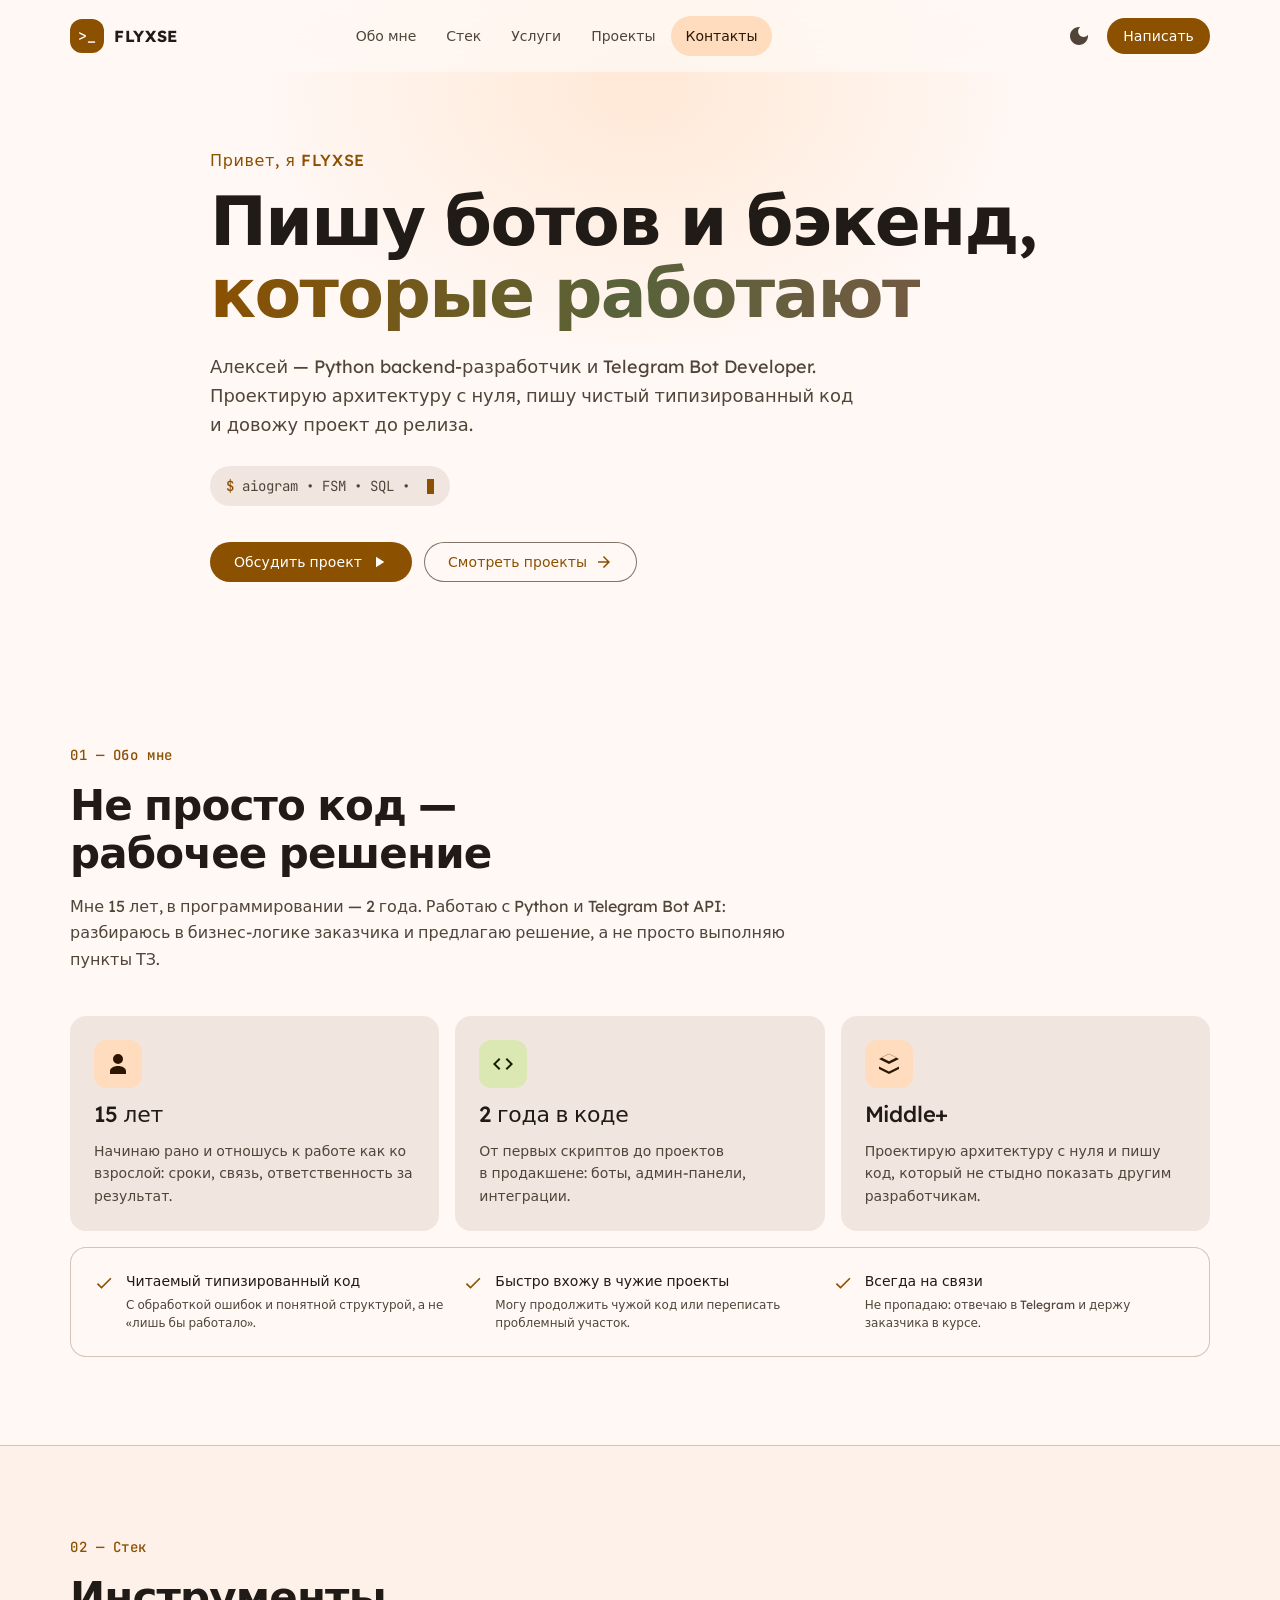
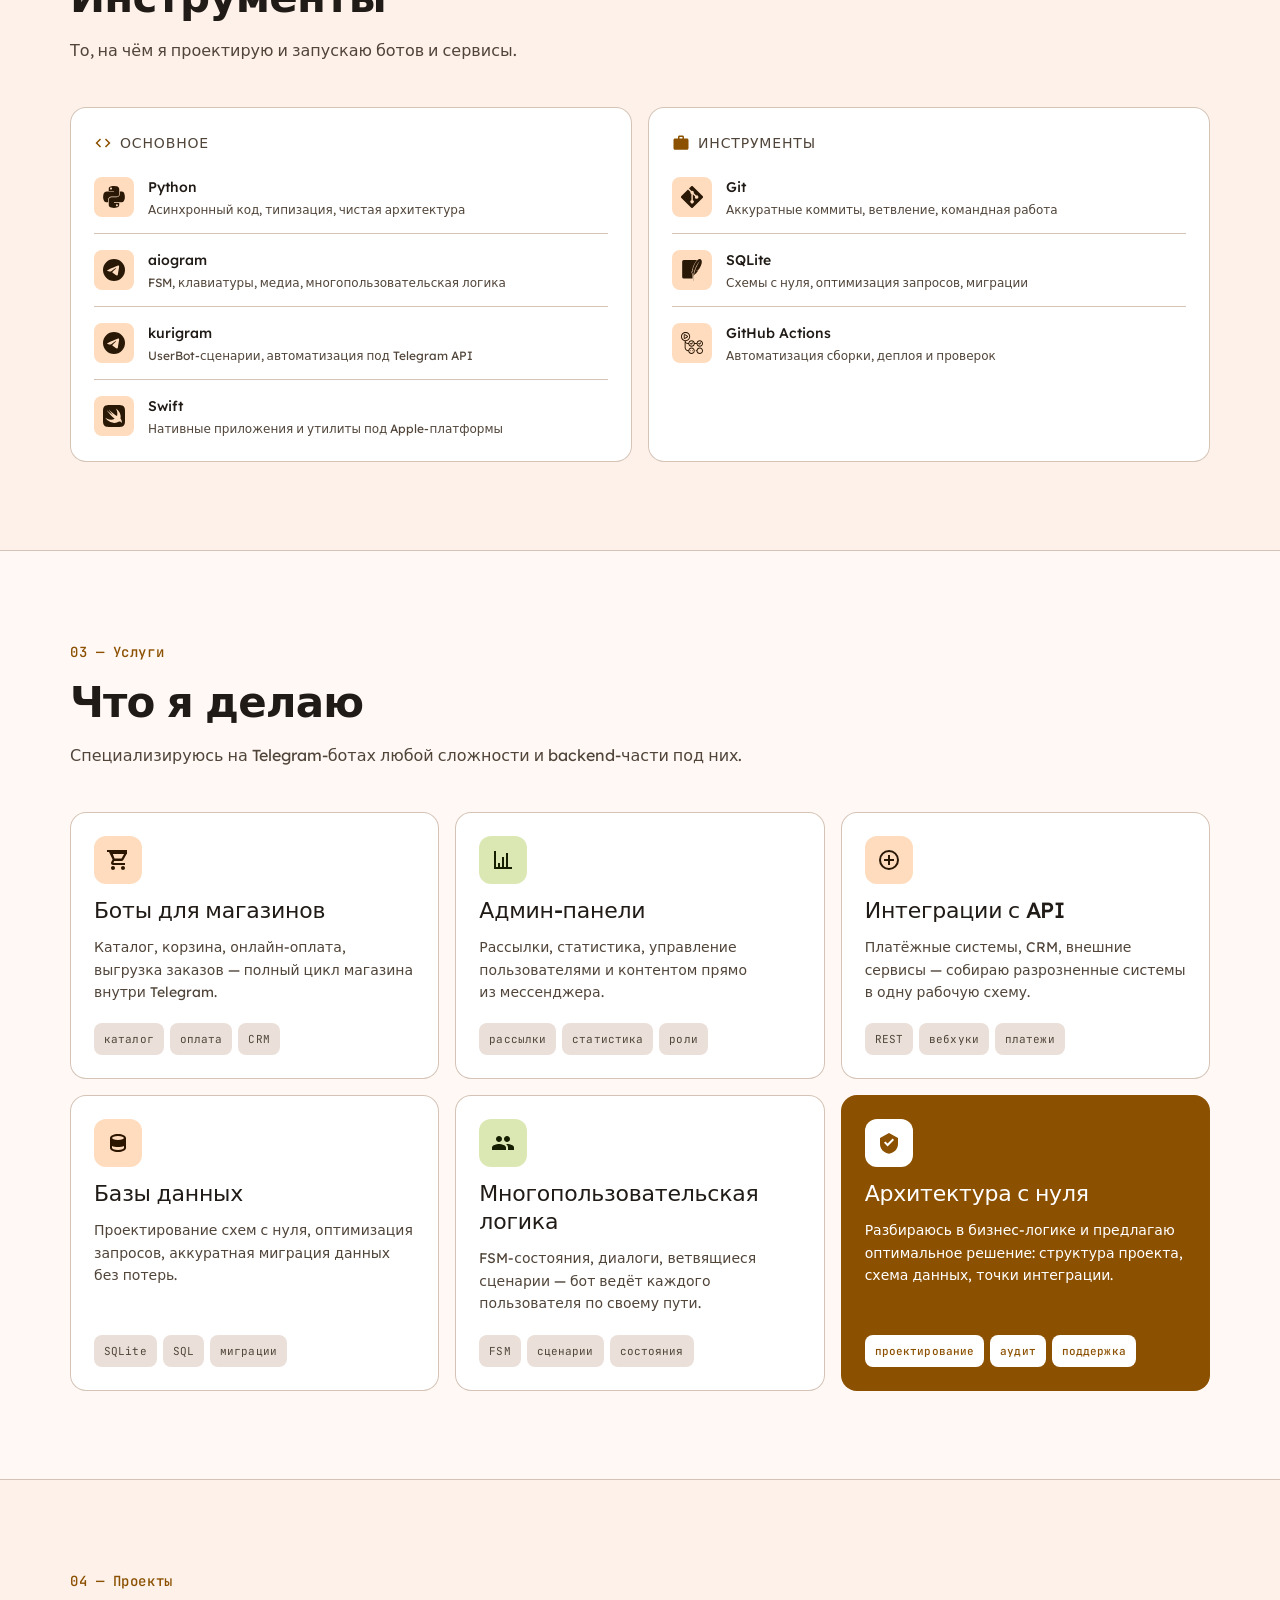
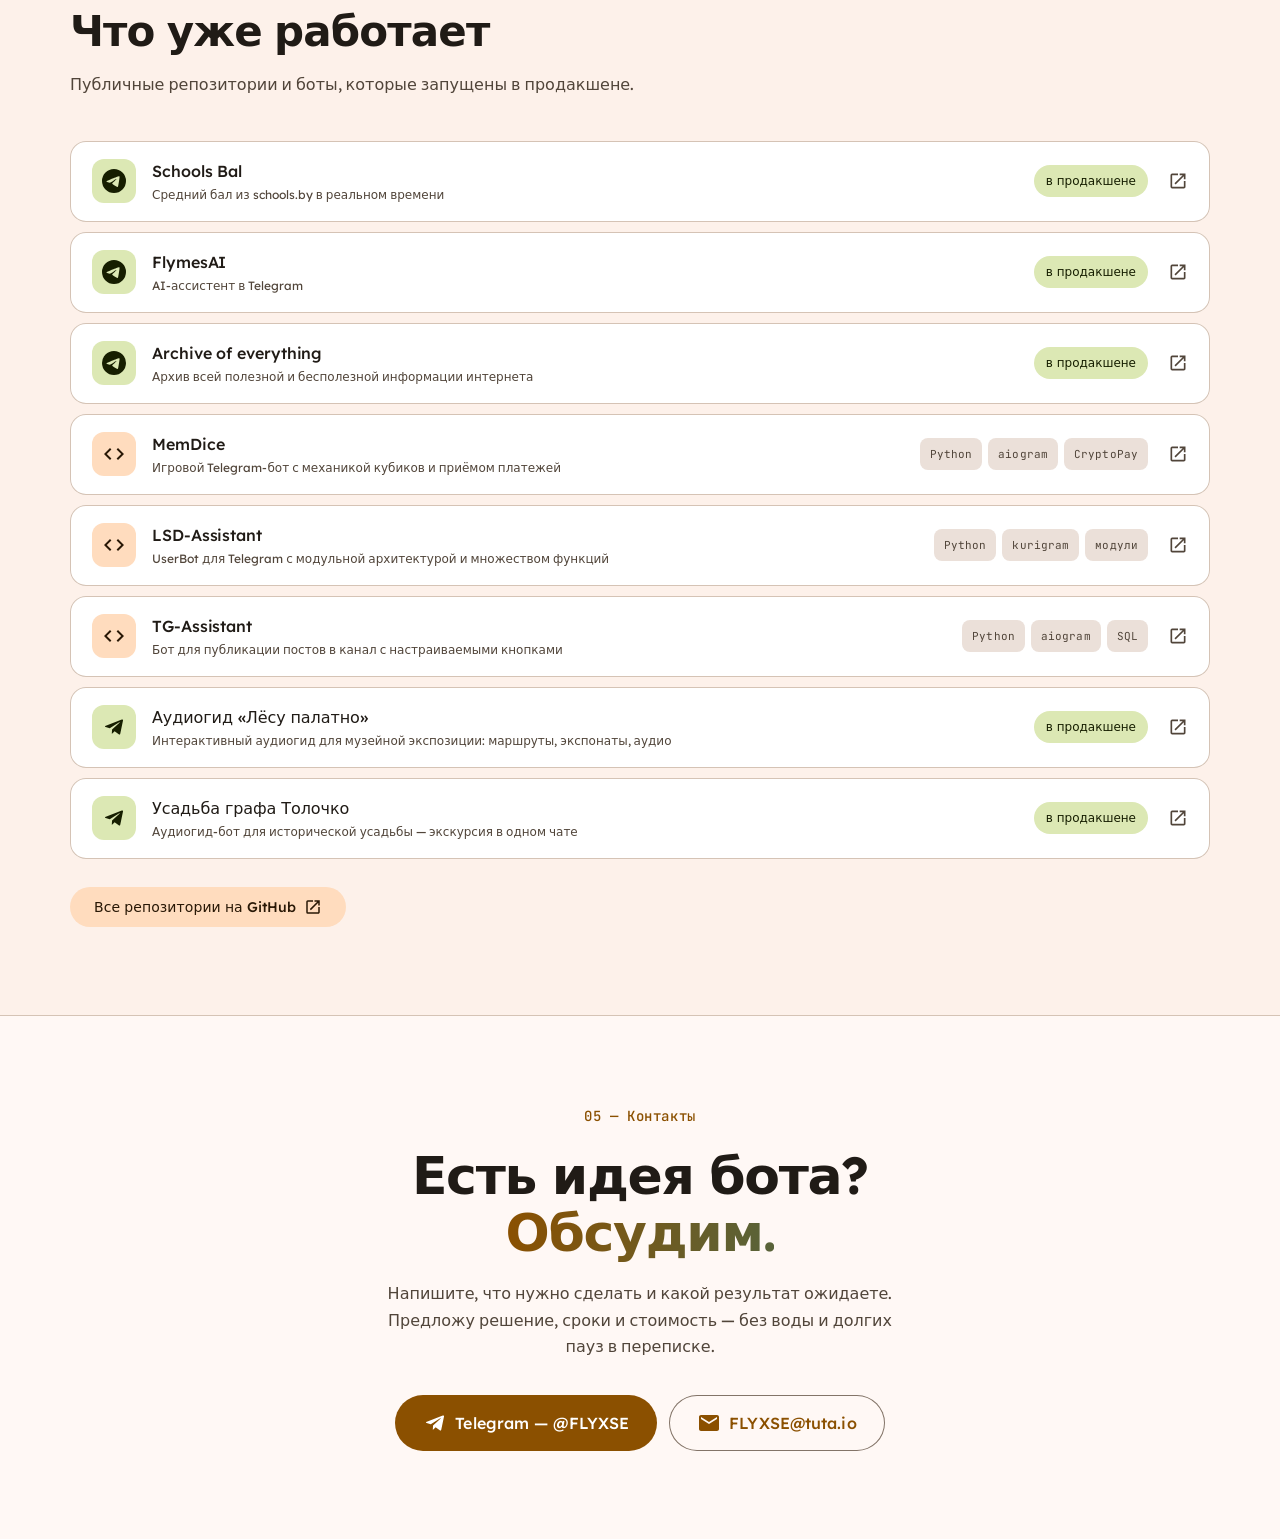
==== commit 8eeb2f44: "Add Archive of everything project Новый проект в продакшене: Archive of everything (t.me/Archive_gay" ====
--- a/index.html
+++ b/index.html
@@ -397,6 +397,24 @@
           </li>
 
           <li class="reveal">
+            <a class="project" href="https://t.me/Archive_gay" target="_blank" rel="noopener">
+              <span class="project__lead">
+                <span class="project__badge project__badge--live" aria-hidden="true">
+                  <svg class="icon" viewBox="0 0 24 24"><path d="M11.944 0A12 12 0 0 0 0 12a12 12 0 0 0 12 12 12 12 0 0 0 12-12A12 12 0 0 0 12 0a12 12 0 0 0-.056 0zm4.962 7.224c.1-.002.321.023.465.14a.506.506 0 0 1 .171.325c.016.093.036.306.02.472-.18 1.898-.962 6.502-1.36 8.627-.168.9-.499 1.201-.82 1.23-.696.065-1.225-.46-1.9-.902-1.056-.693-1.653-1.124-2.678-1.8-1.185-.78-.417-1.21.258-1.91.177-.184 3.247-2.977 3.307-3.23.007-.032.014-.15-.056-.212s-.174-.041-.249-.024c-.106.024-1.793 1.14-5.061 3.345-.48.33-.913.49-1.302.48-.428-.008-1.252-.241-1.865-.44-.752-.245-1.349-.374-1.297-.789.027-.216.325-.437.893-.663 3.498-1.524 5.83-2.529 6.998-3.014 3.332-1.386 4.025-1.627 4.476-1.635z"/></svg>
+                </span>
+                <span class="project__title-wrap">
+                  <span class="project__title">Archive of everything</span>
+                  <span class="project__desc">Архив всей полезной и бесполезной информации интернета</span>
+                </span>
+              </span>
+              <span class="project__meta">
+                <span class="status-pill status-pill--live">в продакшене</span>
+              </span>
+              <svg class="icon project__go" viewBox="0 0 24 24" aria-hidden="true"><path d="M19 19H5V5h7V3H5a2 2 0 0 0-2 2v14a2 2 0 0 0 2 2h14c1.1 0 2-.9 2-2v-7h-2v7zM14 3v2h3.59l-9.83 9.83 1.41 1.41L19 6.41V10h2V3h-7z"/></svg>
+            </a>
+          </li>
+
+          <li class="reveal">
             <a class="project" href="https://github.com/FLYXSE/MemDice" target="_blank" rel="noopener">
               <span class="project__lead">
                 <span class="project__badge project__badge--code" aria-hidden="true">
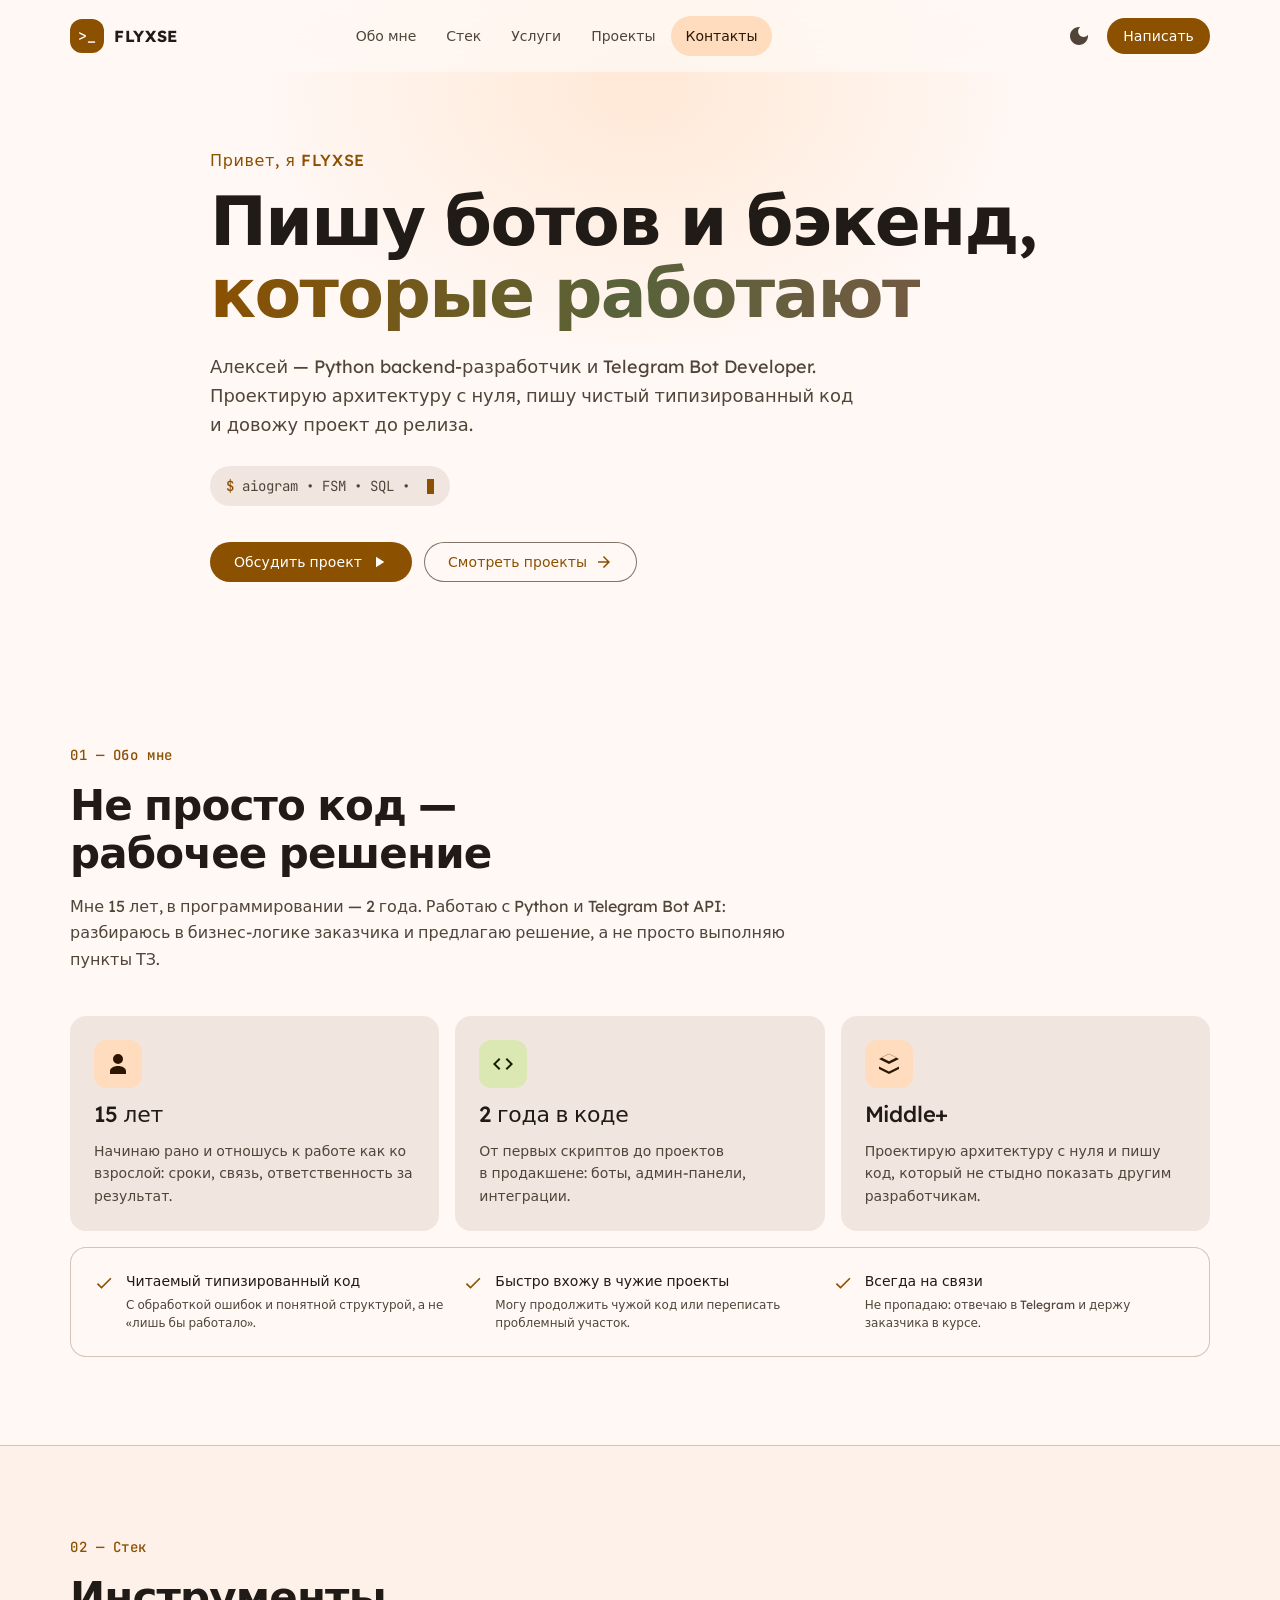
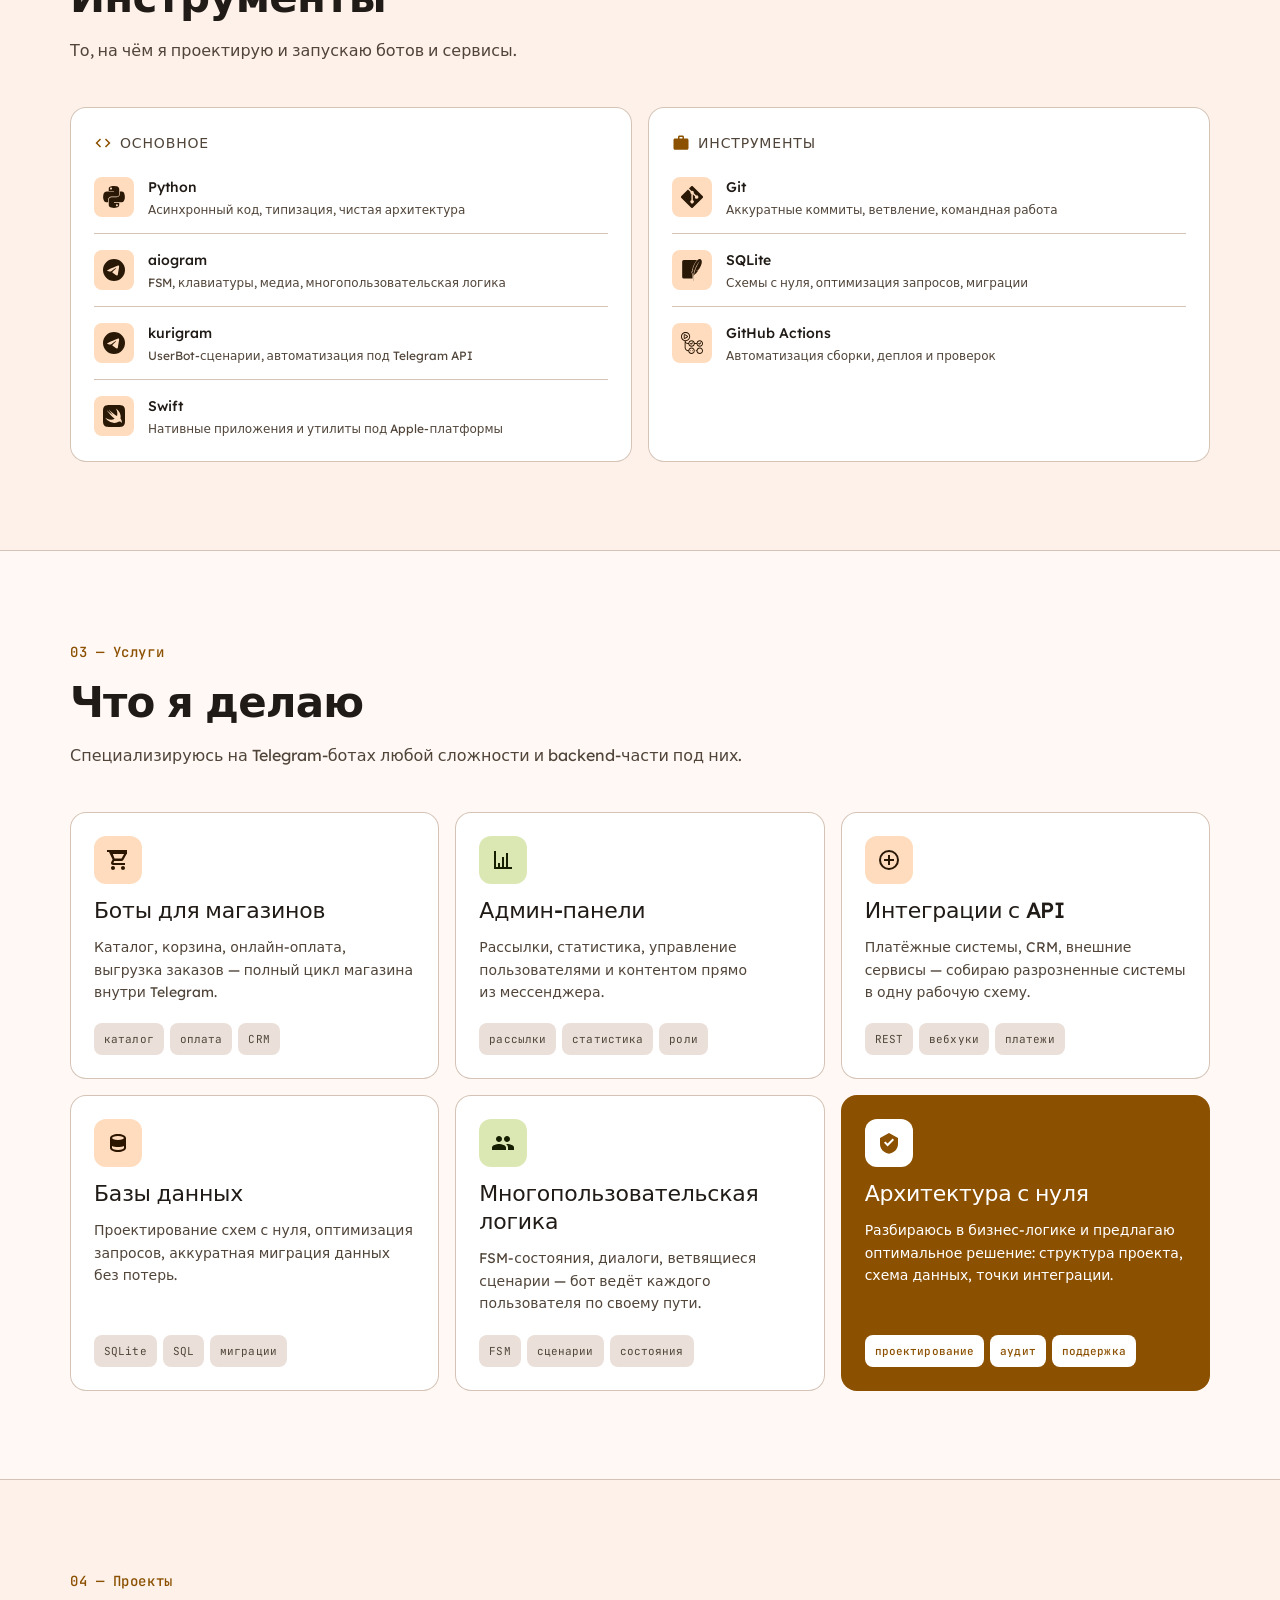
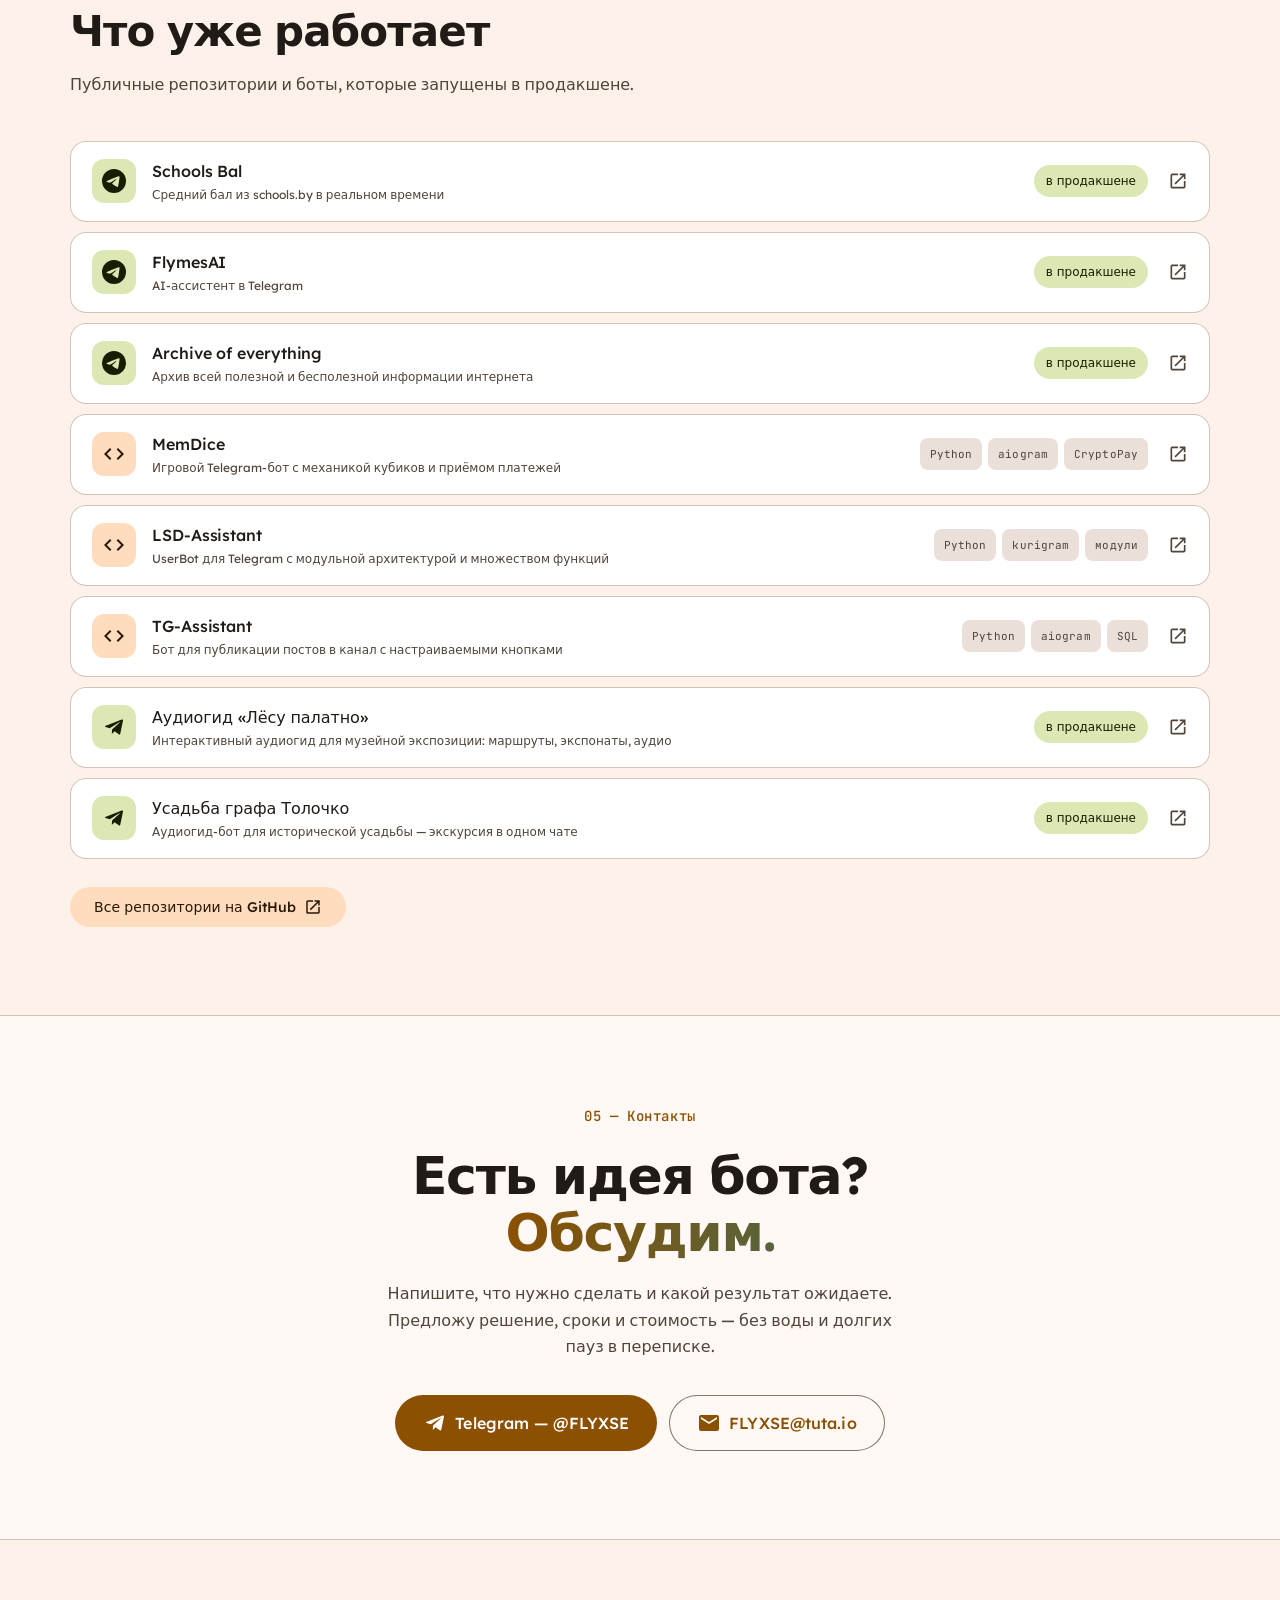
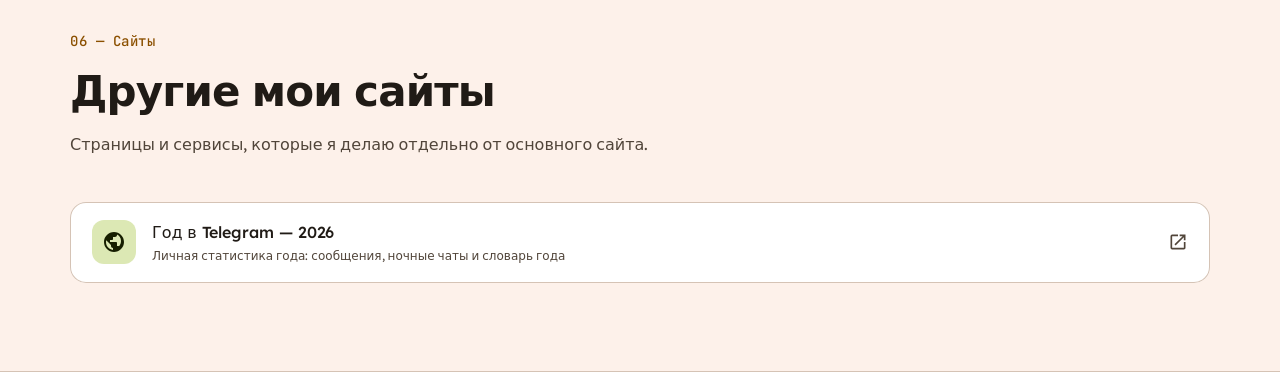
==== commit 8ebc2e6b: "Add other-sites section at the end with /2026/ link" ====
--- a/index.html
+++ b/index.html
@@ -536,6 +536,32 @@
         </div>
       </div>
     </section>
+
+    <!-- ══════════════ SITES / ДРУГИЕ САЙТЫ ══════════════ -->
+    <section class="section section--tonal" id="sites" aria-labelledby="sites-title">
+      <div class="wrap">
+        <div class="section__head reveal">
+          <span class="section__eyebrow">06 — Сайты</span>
+          <h2 class="section__title" id="sites-title">Другие мои сайты</h2>
+          <p class="section__sub">Страницы и сервисы, которые я&nbsp;делаю отдельно от&nbsp;основного сайта.</p>
+        </div>
+
+        <ul class="sites-grid">
+          <li class="reveal">
+            <a class="site-card" href="2026/">
+              <span class="site-card__icon" aria-hidden="true">
+                <svg class="icon" viewBox="0 0 24 24" aria-hidden="true"><path d="M12 2C6.48 2 2 6.48 2 12s4.48 10 10 10 10-4.48 10-10S17.52 2 12 2zm-1 17.93c-3.95-.49-7-3.85-7-7.93 0-.62.08-1.21.21-1.79L9 15v1c0 1.1.9 2 2 2v1.93zm6.9-2.54c-.26-.81-1-1.39-1.9-1.39h-1v-3c0-.55-.45-1-1-1H8v-2h2c.55 0 1-.45 1-1V7h2c1.1 0 2-.9 2-2v-.41c2.32 1.12 4 3.47 4 6.41 0 2.08-.8 3.97-2.1 5.39z"/></svg>
+              </span>
+              <span class="site-card__body">
+                <span class="site-card__name">Год в Telegram — 2026</span>
+                <span class="site-card__hint">Личная статистика года: сообщения, ночные чаты и&nbsp;словарь года</span>
+              </span>
+              <svg class="icon site-card__go" viewBox="0 0 24 24" aria-hidden="true"><path d="M19 19H5V5h7V3H5a2 2 0 0 0-2 2v14a2 2 0 0 0 2 2h14c1.1 0 2-.9 2-2v-7h-2v7zM14 3v2h3.59l-9.83 9.83 1.41 1.41L19 6.41V10h2V3h-7z"/></svg>
+            </a>
+          </li>
+        </ul>
+      </div>
+    </section>
   </main>
 
   <script src="app.js" defer></script>
--- a/styles.css
+++ b/styles.css
@@ -784,6 +784,66 @@
   justify-content: center;
   gap: 12px;
   margin-top: 36px;
+}
+
+
+/* ---------------------------------------------------------------- sites (другие сайты) */
+.sites-grid {
+  list-style: none;
+  margin: 0;
+  padding: 0;
+  display: grid;
+  grid-template-columns: repeat(auto-fit, minmax(280px, 1fr));
+  gap: 12px;
+}
+.site-card {
+  display: flex;
+  align-items: center;
+  gap: 16px;
+  height: 100%;
+  padding: 18px 22px;
+  border-radius: var(--md-sys-shape-corner-large);
+  background: var(--md-sys-color-surface-container-lowest);
+  box-shadow: inset 0 0 0 1px var(--md-sys-color-outline-variant);
+  transition: box-shadow var(--md-sys-motion-duration-medium1) var(--md-sys-motion-easing-standard),
+              transform var(--md-sys-motion-duration-medium1) var(--md-sys-motion-easing-emphasized);
+}
+.site-card:hover {
+  transform: translateX(4px);
+  box-shadow: inset 0 0 0 1px var(--md-sys-color-primary), var(--md-sys-elevation-level1);
+}
+.site-card__icon {
+  display: grid;
+  place-items: center;
+  width: 44px;
+  height: 44px;
+  border-radius: var(--md-sys-shape-corner-medium);
+  flex: none;
+  background: var(--md-sys-color-tertiary-container);
+  color: var(--md-sys-color-on-tertiary-container);
+}
+.site-card__body { display: flex; flex-direction: column; gap: 3px; min-width: 0; }
+.site-card__name {
+  font-size: var(--md-sys-typescale-title-medium-size);
+  font-weight: var(--md-sys-typescale-weight-medium);
+  letter-spacing: -0.005em;
+}
+.site-card__hint {
+  font-size: var(--md-sys-typescale-body-small-size);
+  line-height: 1.5;
+  color: var(--md-sys-color-on-surface-variant);
+}
+.site-card__go {
+  width: 20px;
+  height: 20px;
+  margin-left: auto;
+  color: var(--md-sys-color-on-surface-variant);
+  transition: color var(--md-sys-motion-duration-short4) var(--md-sys-motion-easing-standard),
+              transform var(--md-sys-motion-duration-short4) var(--md-sys-motion-easing-standard);
+}
+.site-card:hover .site-card__go {
+  color: var(--md-sys-color-primary);
+  transform: translate(2px, -2px);
 }
 
 
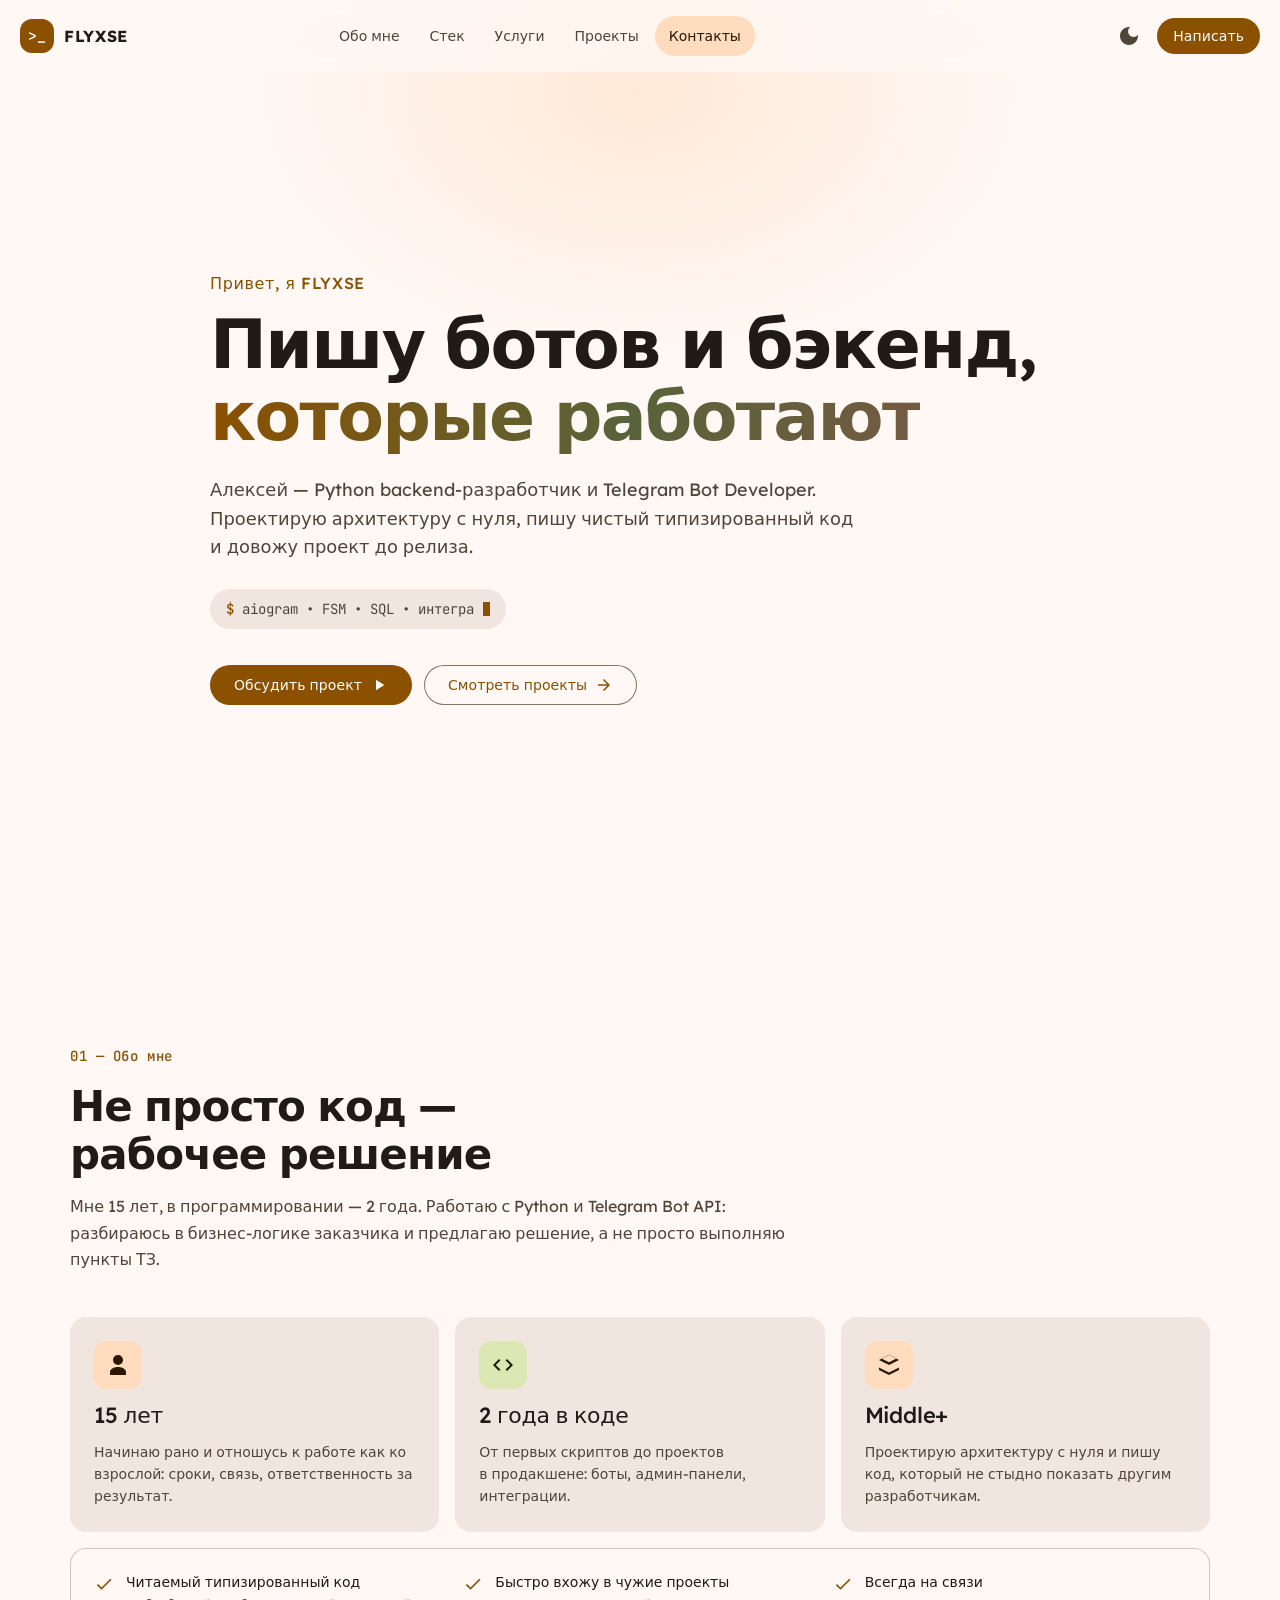
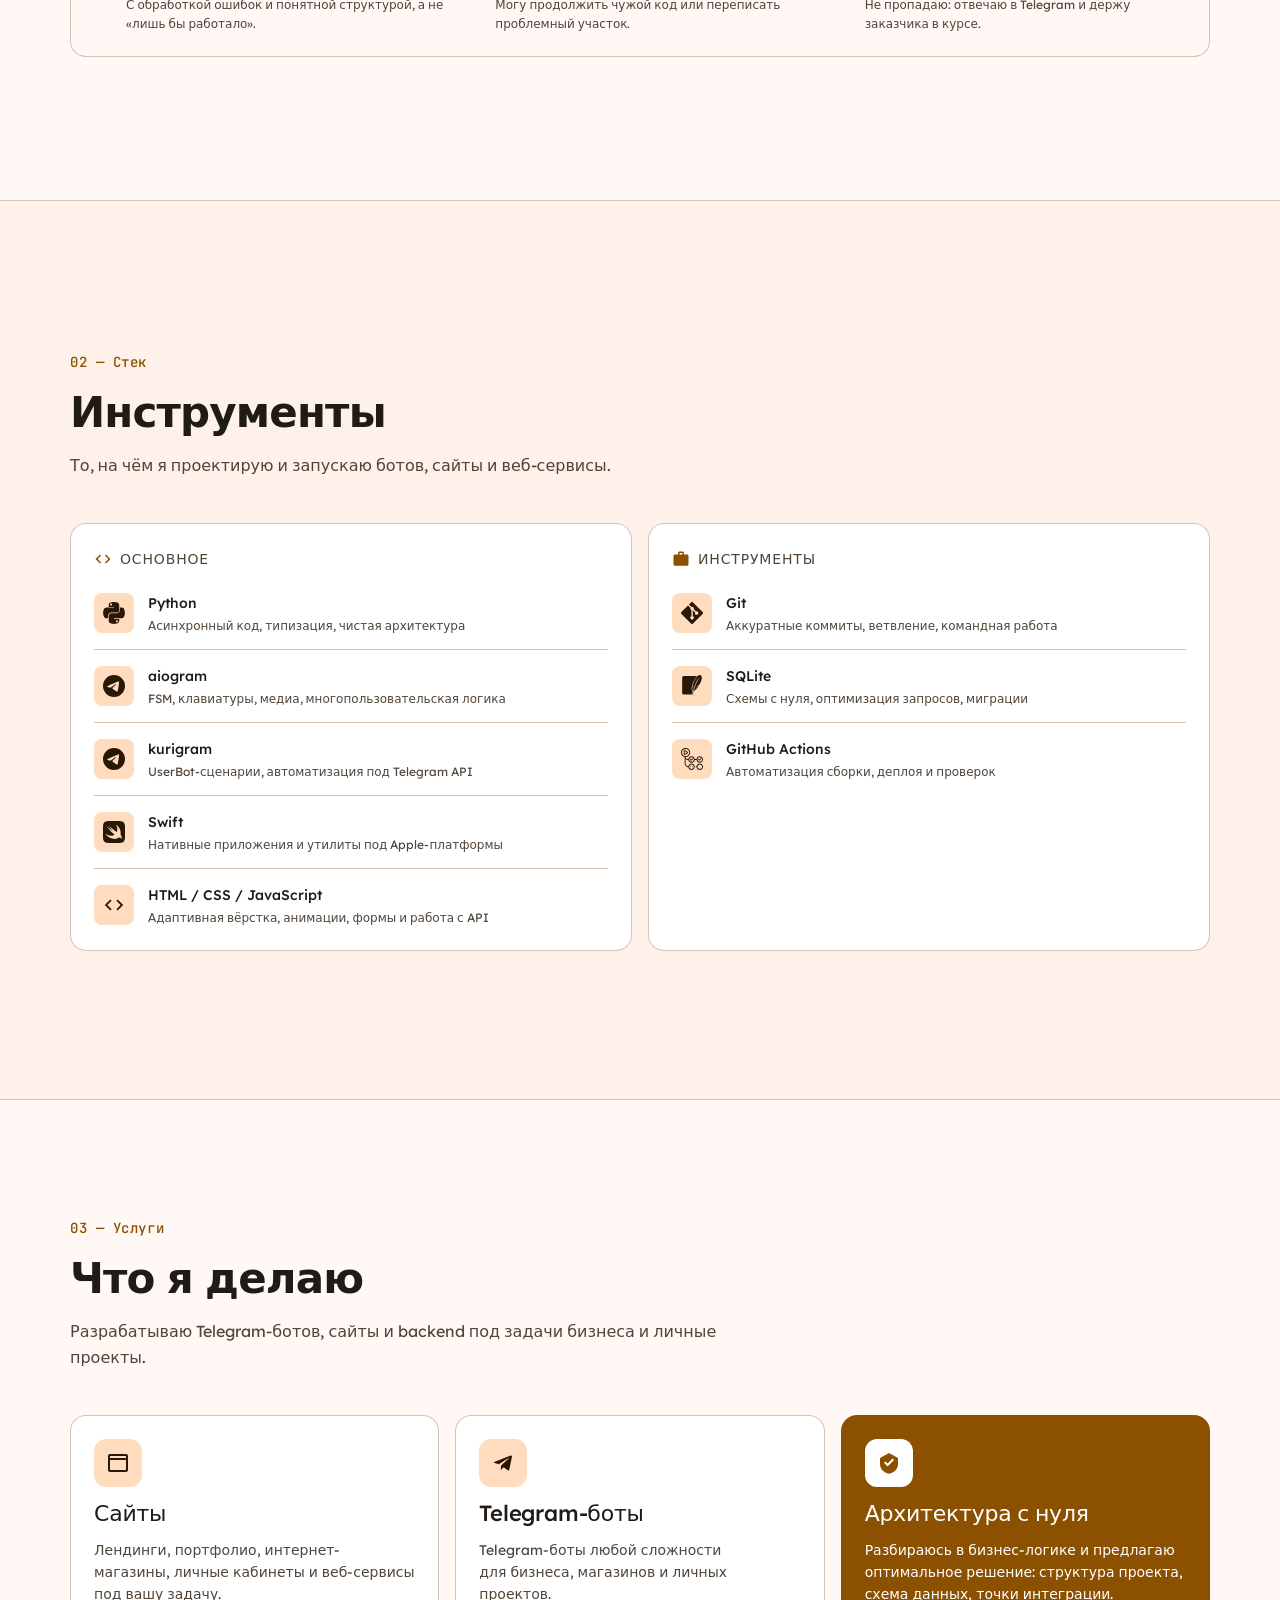
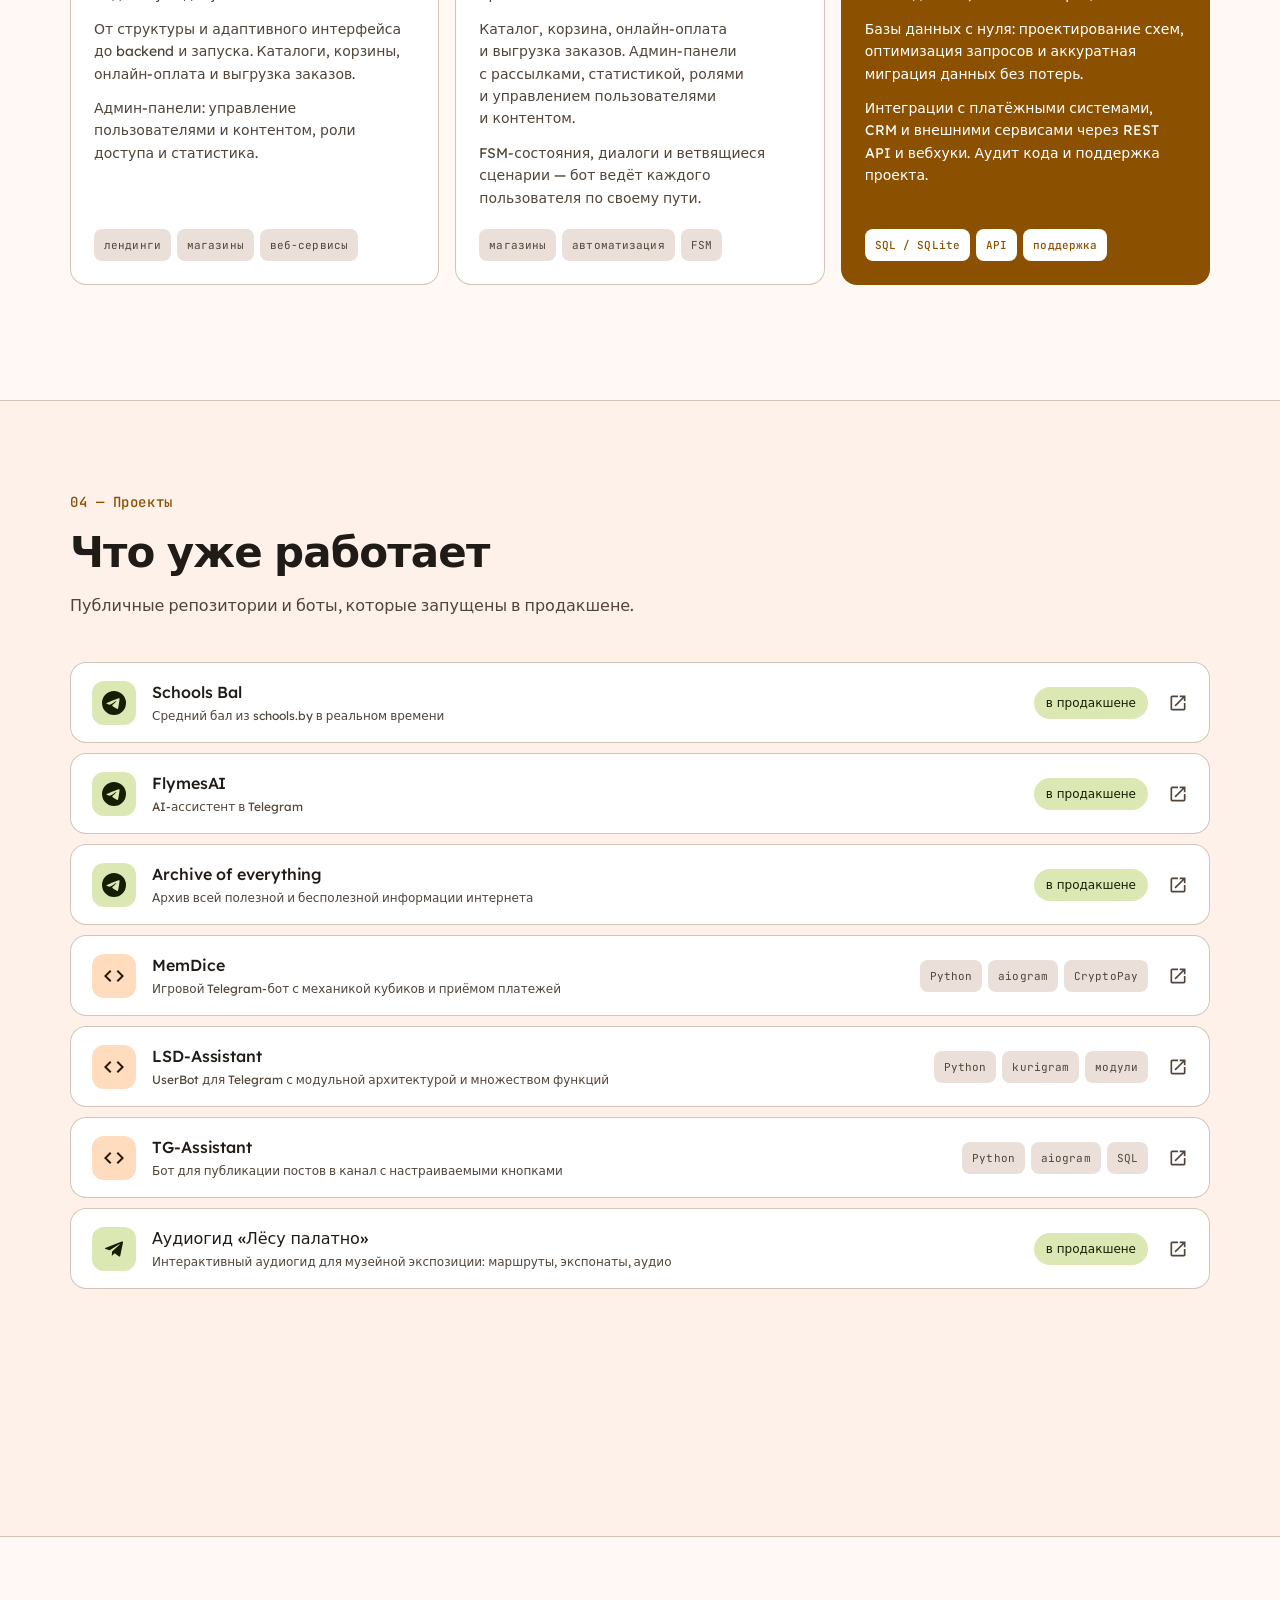
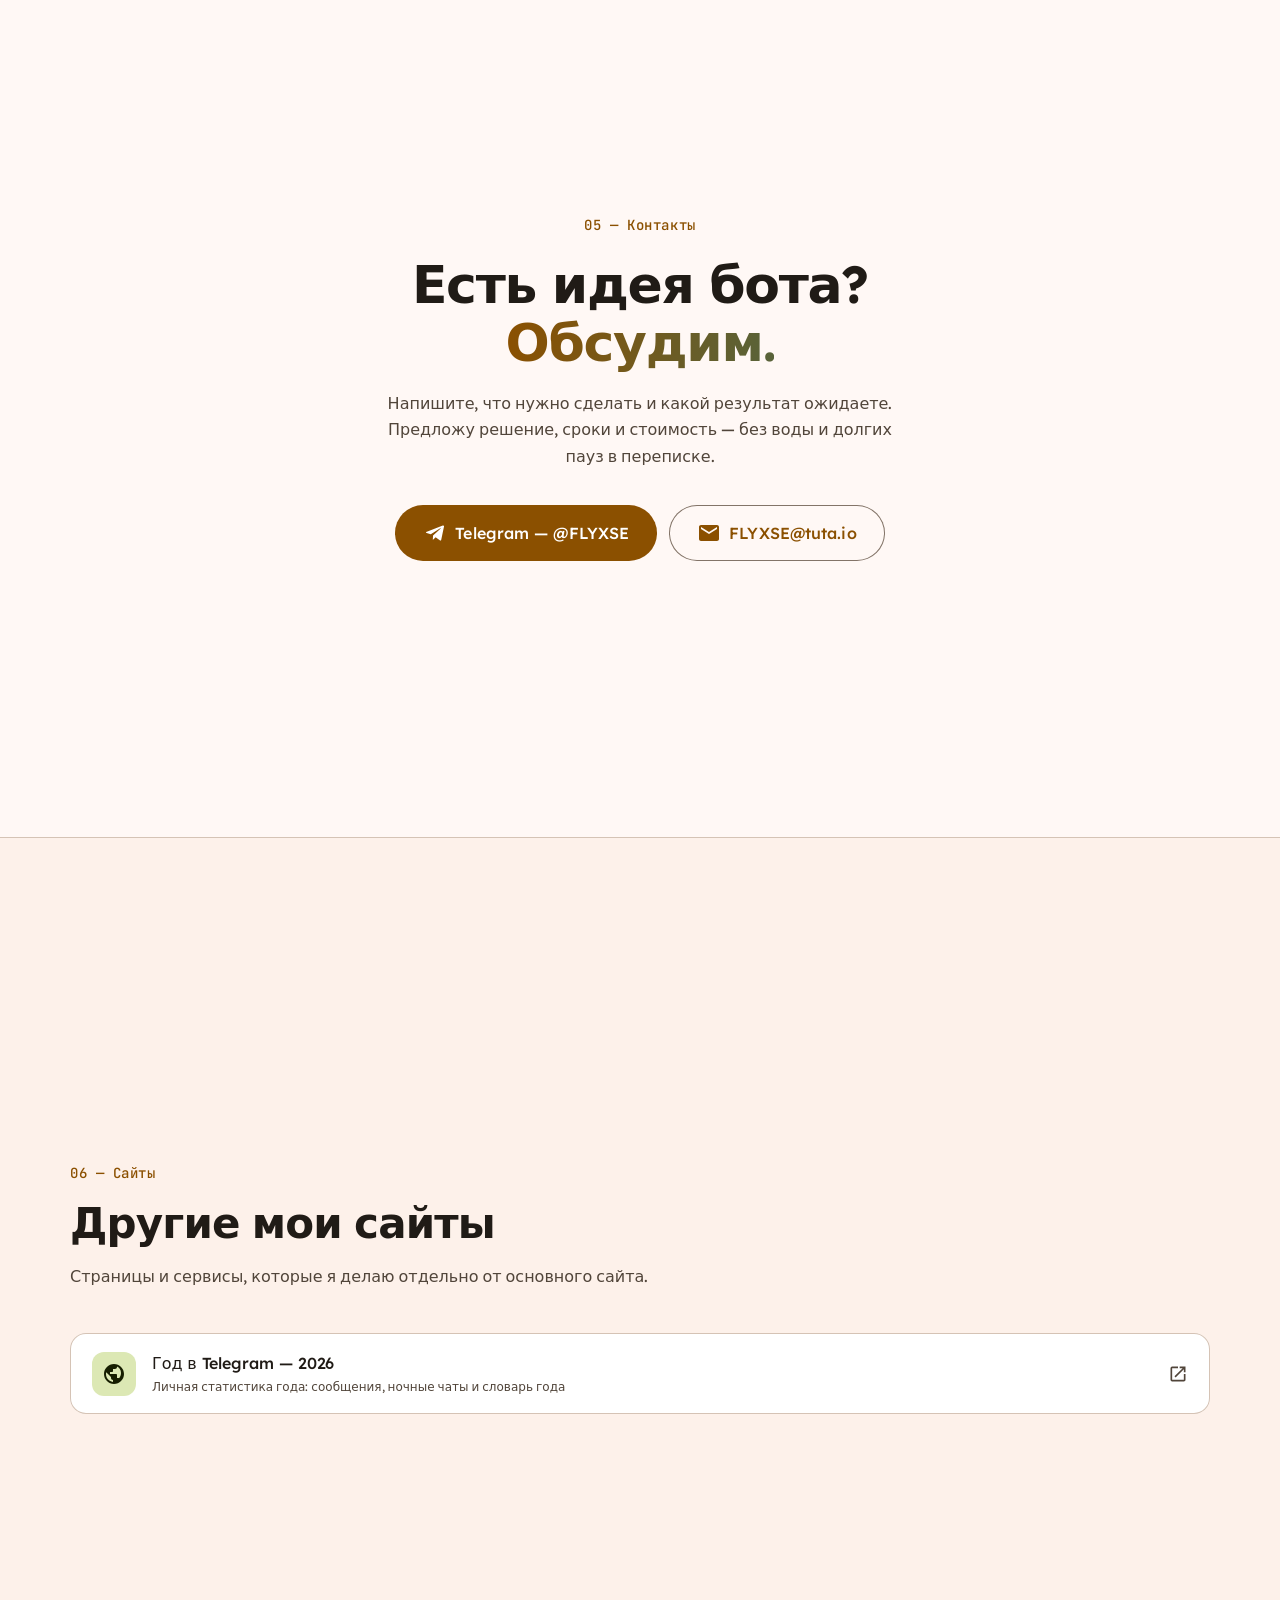
==== commit fd32d32b: "Update services, web stack and page layout" ====
--- a/index.html
+++ b/index.html
@@ -183,7 +183,7 @@
         <div class="section__head reveal">
           <span class="section__eyebrow">02 — Стек</span>
           <h2 class="section__title" id="stack-title">Инструменты</h2>
-          <p class="section__sub">То, на&nbsp;чём я&nbsp;проектирую и&nbsp;запускаю ботов и&nbsp;сервисы.</p>
+          <p class="section__sub">То, на&nbsp;чём я&nbsp;проектирую и&nbsp;запускаю ботов, сайты и&nbsp;веб-сервисы.</p>
         </div>
 
         <div class="stack-grid">
@@ -229,6 +229,15 @@
                   <span class="stack-item__note">Нативные приложения и утилиты под Apple-платформы</span>
                 </div>
               </li>
+              <li class="stack-item">
+                <span class="stack-item__icon" aria-hidden="true">
+                  <svg class="stack-item__brand" viewBox="0 0 24 24"><path d="M9.4 16.6 4.8 12l4.6-4.6L8 6l-6 6 6 6 1.4-1.4zm5.2 0 4.6-4.6-4.6-4.6L16 6l6 6-6 6-1.4-1.4z"/></svg>
+                </span>
+                <div class="stack-item__body">
+                  <span class="stack-item__name">HTML / CSS / JavaScript</span>
+                  <span class="stack-item__note">Адаптивная вёрстка, анимации, формы и работа с API</span>
+                </div>
+              </li>
             </ul>
           </div>
 
@@ -277,62 +286,33 @@
         <div class="section__head reveal">
           <span class="section__eyebrow">03 — Услуги</span>
           <h2 class="section__title" id="services-title">Что я&nbsp;делаю</h2>
-          <p class="section__sub">Специализируюсь на&nbsp;Telegram-ботах любой сложности и&nbsp;backend-части под&nbsp;них.</p>
+          <p class="section__sub">Разрабатываю Telegram-ботов, сайты и&nbsp;backend под&nbsp;задачи бизнеса и&nbsp;личные проекты.</p>
         </div>
 
         <div class="service-grid">
           <article class="card card--outlined service reveal">
-            <span class="card__icon card__icon--primary">
-              <svg class="icon" viewBox="0 0 24 24" aria-hidden="true"><path d="M7 18c-1.1 0-2 .9-2 2s.9 2 2 2 2-.9 2-2-.9-2-2-2zM1 2v2h2l3.6 7.59-1.35 2.45c-.16.28-.25.61-.25.96 0 1.1.9 2 2 2h12v-2H7.42l.22-.4L8.1 13h7.45c.75 0 1.41-.41 1.75-1.03l3.58-6.49L19.16 4h-.01l-1.1 2-2.5 4.5H8.53L6.87 6H21V2H1zm16 16c-1.1 0-2 .9-2 2s.9 2 2 2 2-.9 2-2-.9-2-2-2z"/></svg>
+            <span class="card__icon card__icon--secondary">
+              <svg class="icon" viewBox="0 0 24 24" aria-hidden="true"><path d="M20 3H4c-1.1 0-2 .9-2 2v14c0 1.1.9 2 2 2h16c1.1 0 2-.9 2-2V5c0-1.1-.9-2-2-2zm0 16H4V9h16v10zm0-12H4V5h16v2z"/></svg>
             </span>
-            <h3 class="card__title">Боты для магазинов</h3>
-            <p class="card__text">Каталог, корзина, онлайн-оплата, выгрузка заказов — полный цикл магазина внутри Telegram.</p>
+            <h3 class="card__title">Сайты</h3>
+            <p class="card__text">Лендинги, портфолио, интернет-магазины, личные кабинеты и&nbsp;веб-сервисы под&nbsp;вашу задачу.</p>
+            <p class="card__text">От структуры и&nbsp;адаптивного интерфейса до&nbsp;backend и&nbsp;запуска. Каталоги, корзины, онлайн-оплата и&nbsp;выгрузка заказов.</p>
+            <p class="card__text">Админ-панели: управление пользователями и&nbsp;контентом, роли доступа и&nbsp;статистика.</p>
             <ul class="tag-row">
-              <li class="tag">каталог</li><li class="tag">оплата</li><li class="tag">CRM</li>
+              <li class="tag">лендинги</li><li class="tag">магазины</li><li class="tag">веб-сервисы</li>
             </ul>
           </article>
 
           <article class="card card--outlined service reveal">
-            <span class="card__icon card__icon--tertiary">
-              <svg class="icon" viewBox="0 0 24 24" aria-hidden="true"><path d="M3 3v18h18v-2H5V3H3zm4 12h2v4H7v-4zm4-6h2v10h-2V9zm4-4h2v14h-2V5z"/></svg>
+            <span class="card__icon card__icon--primary">
+              <svg class="icon" viewBox="0 0 24 24" aria-hidden="true"><path d="M9.78 18.65l.28-4.23 7.68-6.92c.34-.31-.07-.46-.52-.19L7.74 13.3 3.64 12c-.88-.25-.89-.86.2-1.3l15.97-6.16c.73-.33 1.43.18 1.15 1.3l-2.72 12.81c-.19.91-.74 1.13-1.5.71L12.6 16.3l-1.99 1.93c-.23.23-.42.42-.83.42z"/></svg>
             </span>
-            <h3 class="card__title">Админ-панели</h3>
-            <p class="card__text">Рассылки, статистика, управление пользователями и&nbsp;контентом прямо из&nbsp;мессенджера.</p>
+            <h3 class="card__title">Telegram-боты</h3>
+            <p class="card__text">Telegram-боты любой сложности для&nbsp;бизнеса, магазинов и&nbsp;личных проектов.</p>
+            <p class="card__text">Каталог, корзина, онлайн-оплата и&nbsp;выгрузка заказов. Админ-панели с&nbsp;рассылками, статистикой, ролями и&nbsp;управлением пользователями и&nbsp;контентом.</p>
+            <p class="card__text">FSM-состояния, диалоги и&nbsp;ветвящиеся сценарии — бот ведёт каждого пользователя по&nbsp;своему пути.</p>
             <ul class="tag-row">
-              <li class="tag">рассылки</li><li class="tag">статистика</li><li class="tag">роли</li>
-            </ul>
-          </article>
-
-          <article class="card card--outlined service reveal">
-            <span class="card__icon card__icon--secondary">
-              <svg class="icon" viewBox="0 0 24 24" aria-hidden="true"><path d="M11 7h2v4h4v2h-4v4h-2v-4H7v-2h4V7zM12 2a10 10 0 1 0 0 20 10 10 0 0 0 0-20zm0 18a8 8 0 1 1 0-16 8 8 0 0 1 0 16z"/></svg>
-            </span>
-            <h3 class="card__title">Интеграции с API</h3>
-            <p class="card__text">Платёжные системы, CRM, внешние сервисы — собираю разрозненные системы в&nbsp;одну рабочую схему.</p>
-            <ul class="tag-row">
-              <li class="tag">REST</li><li class="tag">вебхуки</li><li class="tag">платежи</li>
-            </ul>
-          </article>
-
-          <article class="card card--outlined service reveal">
-            <span class="card__icon card__icon--primary">
-              <svg class="icon" viewBox="0 0 24 24" aria-hidden="true"><path d="M12 3C7.58 3 4 4.79 4 7v10c0 2.21 3.58 4 8 4s8-1.79 8-4V7c0-2.21-3.58-4-8-4zm0 2c3.87 0 6 1.28 6 2s-2.13 2-6 2-6-1.28-6-2 2.13-2 6-2zm6 12c0 .72-2.13 2-6 2s-6-1.28-6-2v-2.06c1.44.68 3.55 1.06 6 1.06s4.56-.38 6-1.06V17z"/></svg>
-            </span>
-            <h3 class="card__title">Базы данных</h3>
-            <p class="card__text">Проектирование схем с&nbsp;нуля, оптимизация запросов, аккуратная миграция данных без&nbsp;потерь.</p>
-            <ul class="tag-row">
-              <li class="tag">SQLite</li><li class="tag">SQL</li><li class="tag">миграции</li>
-            </ul>
-          </article>
-
-          <article class="card card--outlined service reveal">
-            <span class="card__icon card__icon--tertiary">
-              <svg class="icon" viewBox="0 0 24 24" aria-hidden="true"><path d="M16 11c1.66 0 3-1.34 3-3s-1.34-3-3-3-3 1.34-3 3 1.34 3 3 3zm-8 0c1.66 0 3-1.34 3-3S9.66 5 8 5 5 6.34 5 8s1.34 3 3 3zm0 2c-2.33 0-7 1.17-7 3.5V19h14v-2.5c0-2.33-4.67-3.5-7-3.5zm8 0c-.29 0-.62.02-.97.05 1.16.84 1.97 1.97 1.97 3.45V19h6v-2.5c0-2.33-4.67-3.5-7-3.5z"/></svg>
-            </span>
-            <h3 class="card__title">Многопользовательская логика</h3>
-            <p class="card__text">FSM-состояния, диалоги, ветвящиеся сценарии — бот ведёт каждого пользователя по&nbsp;своему пути.</p>
-            <ul class="tag-row">
-              <li class="tag">FSM</li><li class="tag">сценарии</li><li class="tag">состояния</li>
+              <li class="tag">магазины</li><li class="tag">автоматизация</li><li class="tag">FSM</li>
             </ul>
           </article>
 
@@ -342,8 +322,10 @@
             </span>
             <h3 class="card__title">Архитектура с нуля</h3>
             <p class="card__text">Разбираюсь в&nbsp;бизнес-логике и&nbsp;предлагаю оптимальное решение: структура проекта, схема данных, точки интеграции.</p>
+            <p class="card__text">Базы данных с&nbsp;нуля: проектирование схем, оптимизация запросов и&nbsp;аккуратная миграция данных без&nbsp;потерь.</p>
+            <p class="card__text">Интеграции с&nbsp;платёжными системами, CRM и&nbsp;внешними сервисами через REST API и&nbsp;вебхуки. Аудит кода и&nbsp;поддержка проекта.</p>
             <ul class="tag-row">
-              <li class="tag">проектирование</li><li class="tag">аудит</li><li class="tag">поддержка</li>
+              <li class="tag">SQL / SQLite</li><li class="tag">API</li><li class="tag">поддержка</li>
             </ul>
           </article>
         </div>
--- a/styles.css
+++ b/styles.css
@@ -10,7 +10,8 @@
 html {
   -webkit-text-size-adjust: 100%;
   scroll-behavior: smooth;
-  scroll-padding-top: 96px;
+  scroll-padding-top: 72px;
+  scroll-snap-type: y mandatory;
 }
 
 @media (prefers-reduced-motion: reduce) {
@@ -192,8 +193,7 @@
   align-items: center;
   gap: 16px;
   height: 72px;
-  max-width: var(--layout-max-width);
-  margin-inline: auto;
+  width: 100%;
   padding-inline: var(--layout-gutter);
 }
 
@@ -348,6 +348,10 @@
   position: relative;
   padding: 148px 0 72px;
   overflow: hidden;
+  display: flex;
+  flex-direction: column;
+  justify-content: center;
+  min-height: 100dvh;
 }
 .hero__glow {
   position: absolute;
@@ -443,10 +447,36 @@
 /* ---------------------------------------------------------------- sections */
 .section {
   padding-block: var(--layout-section-space);
+  min-height: 100dvh;
+  display: flex;
+  flex-direction: column;
+  justify-content: center;
 }
 .section--tonal {
   background: var(--md-sys-color-surface-container-low);
   border-block: 1px solid var(--md-sys-color-outline-variant);
+}
+
+/* snap-скролл «окно за окном», как на /2026/: каждый экран — одна секция,
+   длинные секции дробятся снап-точками по рядам, чтобы не запирать скролл */
+.hero,
+.section {
+  scroll-snap-align: start end;
+  scroll-snap-stop: always;
+}
+.project-list li {
+  scroll-snap-align: start;
+}
+/* хвост длинной секции прилипает низом, чтобы следующая секция не выглядывала */
+.project-list li:nth-child(n+5) {
+  scroll-snap-align: end;
+}
+/* на мобильном секции выше экрана — дробим снап-точками по карточкам */
+@media (max-width: 780px) {
+  .about-grid .card,
+  .service:nth-child(-n+4) {
+    scroll-snap-align: start;
+  }
 }
 
 .section__head {
